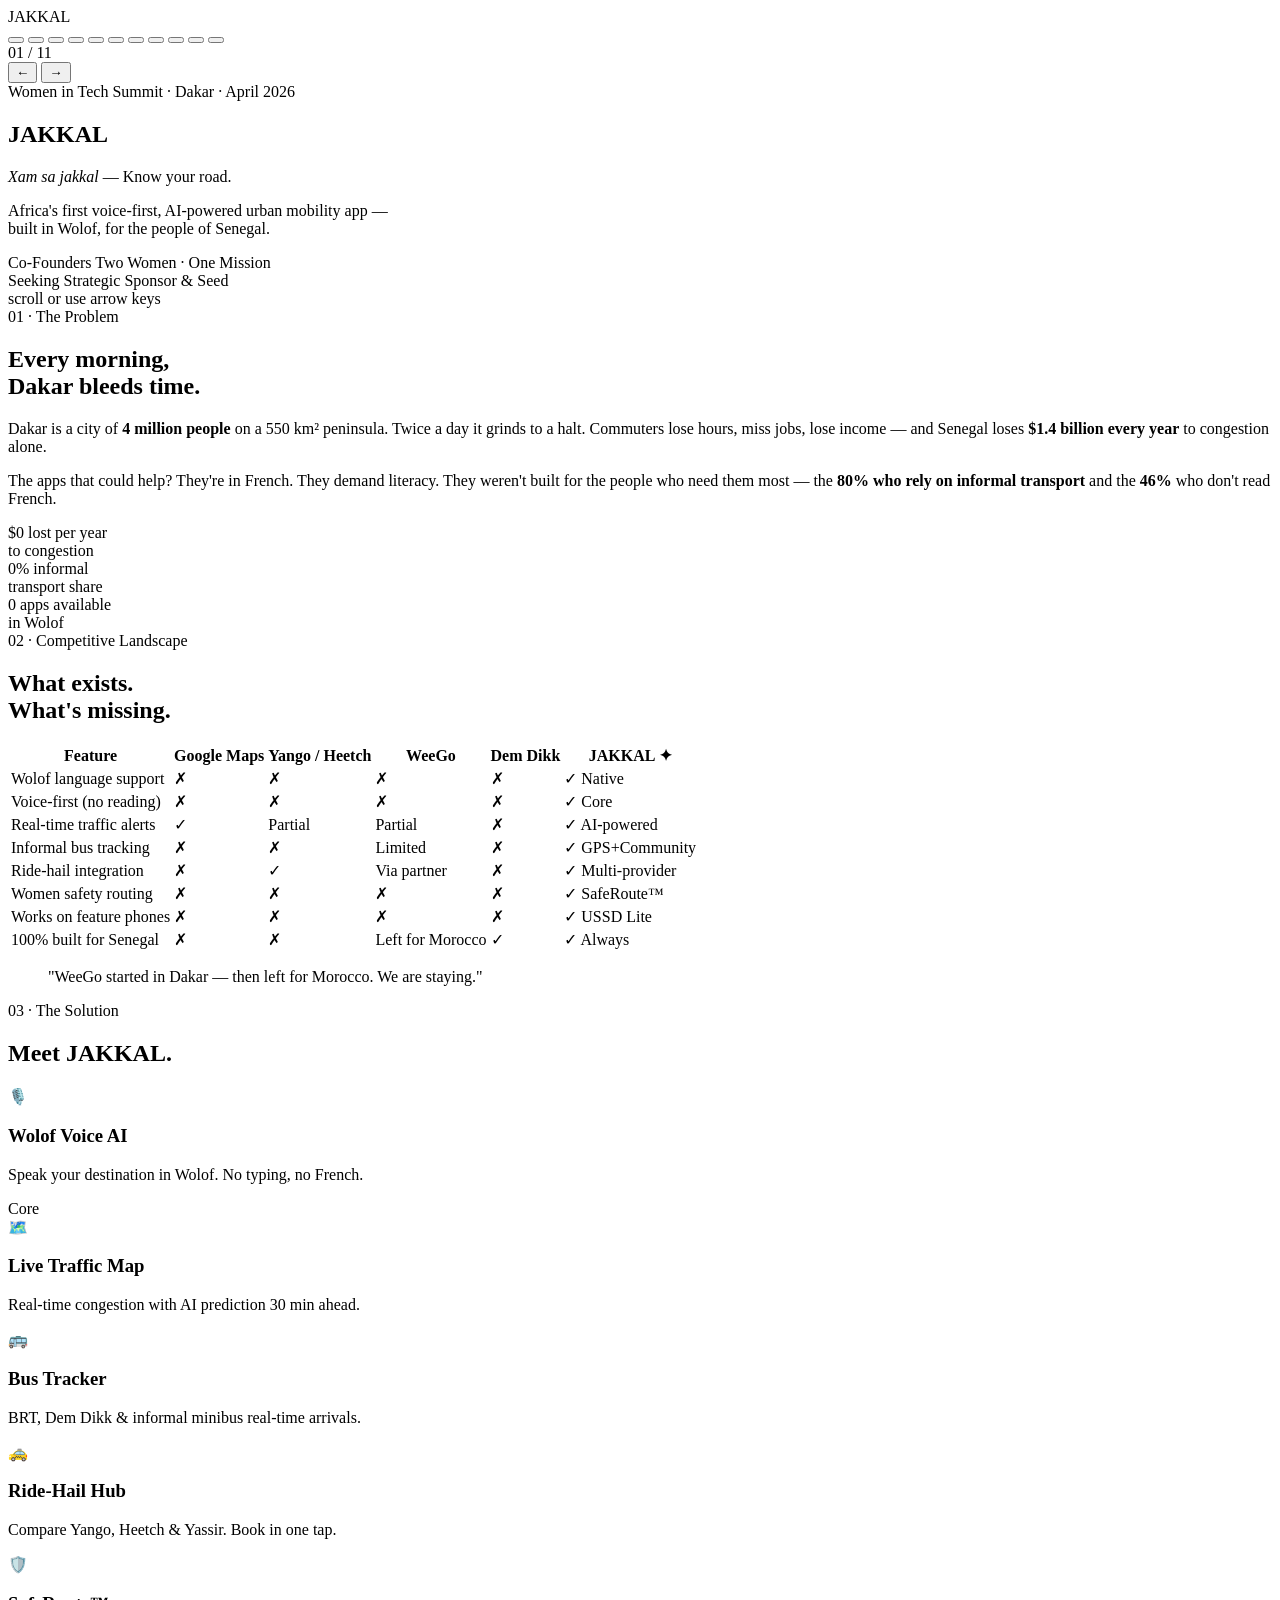
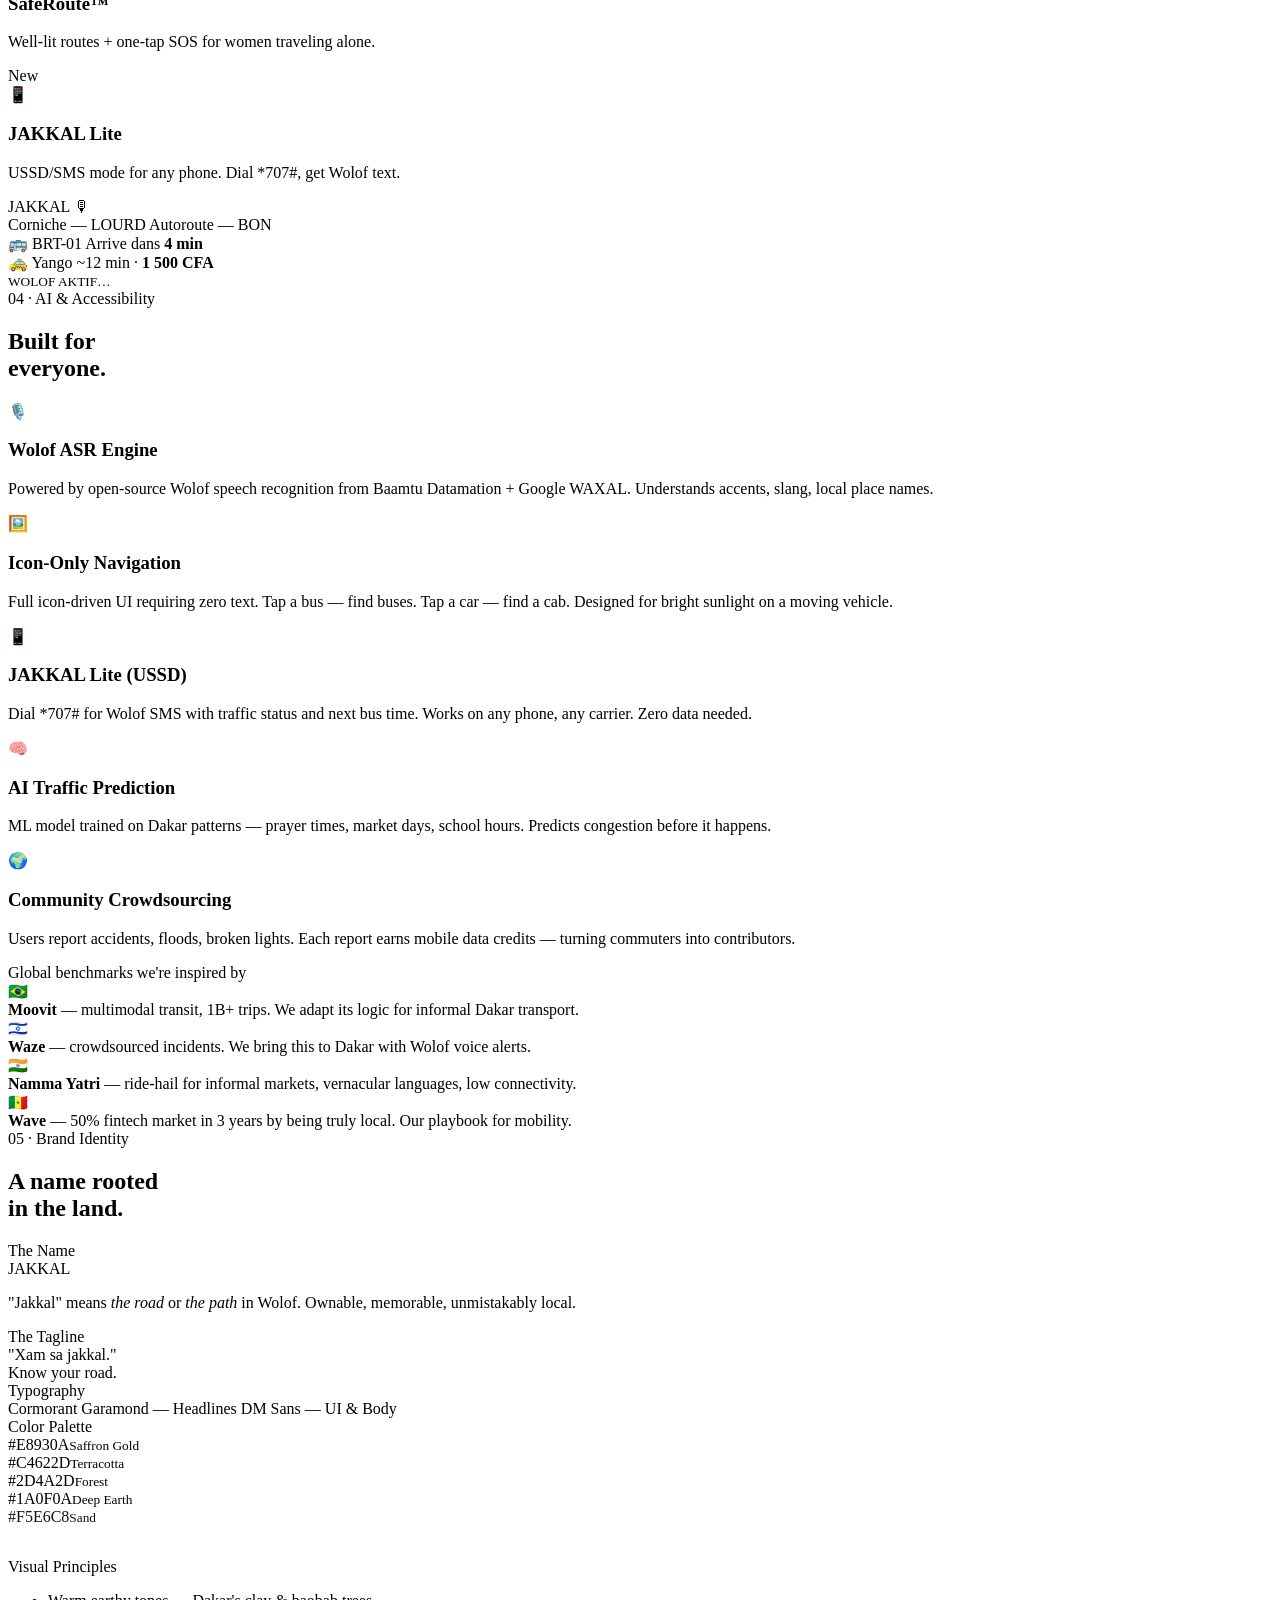
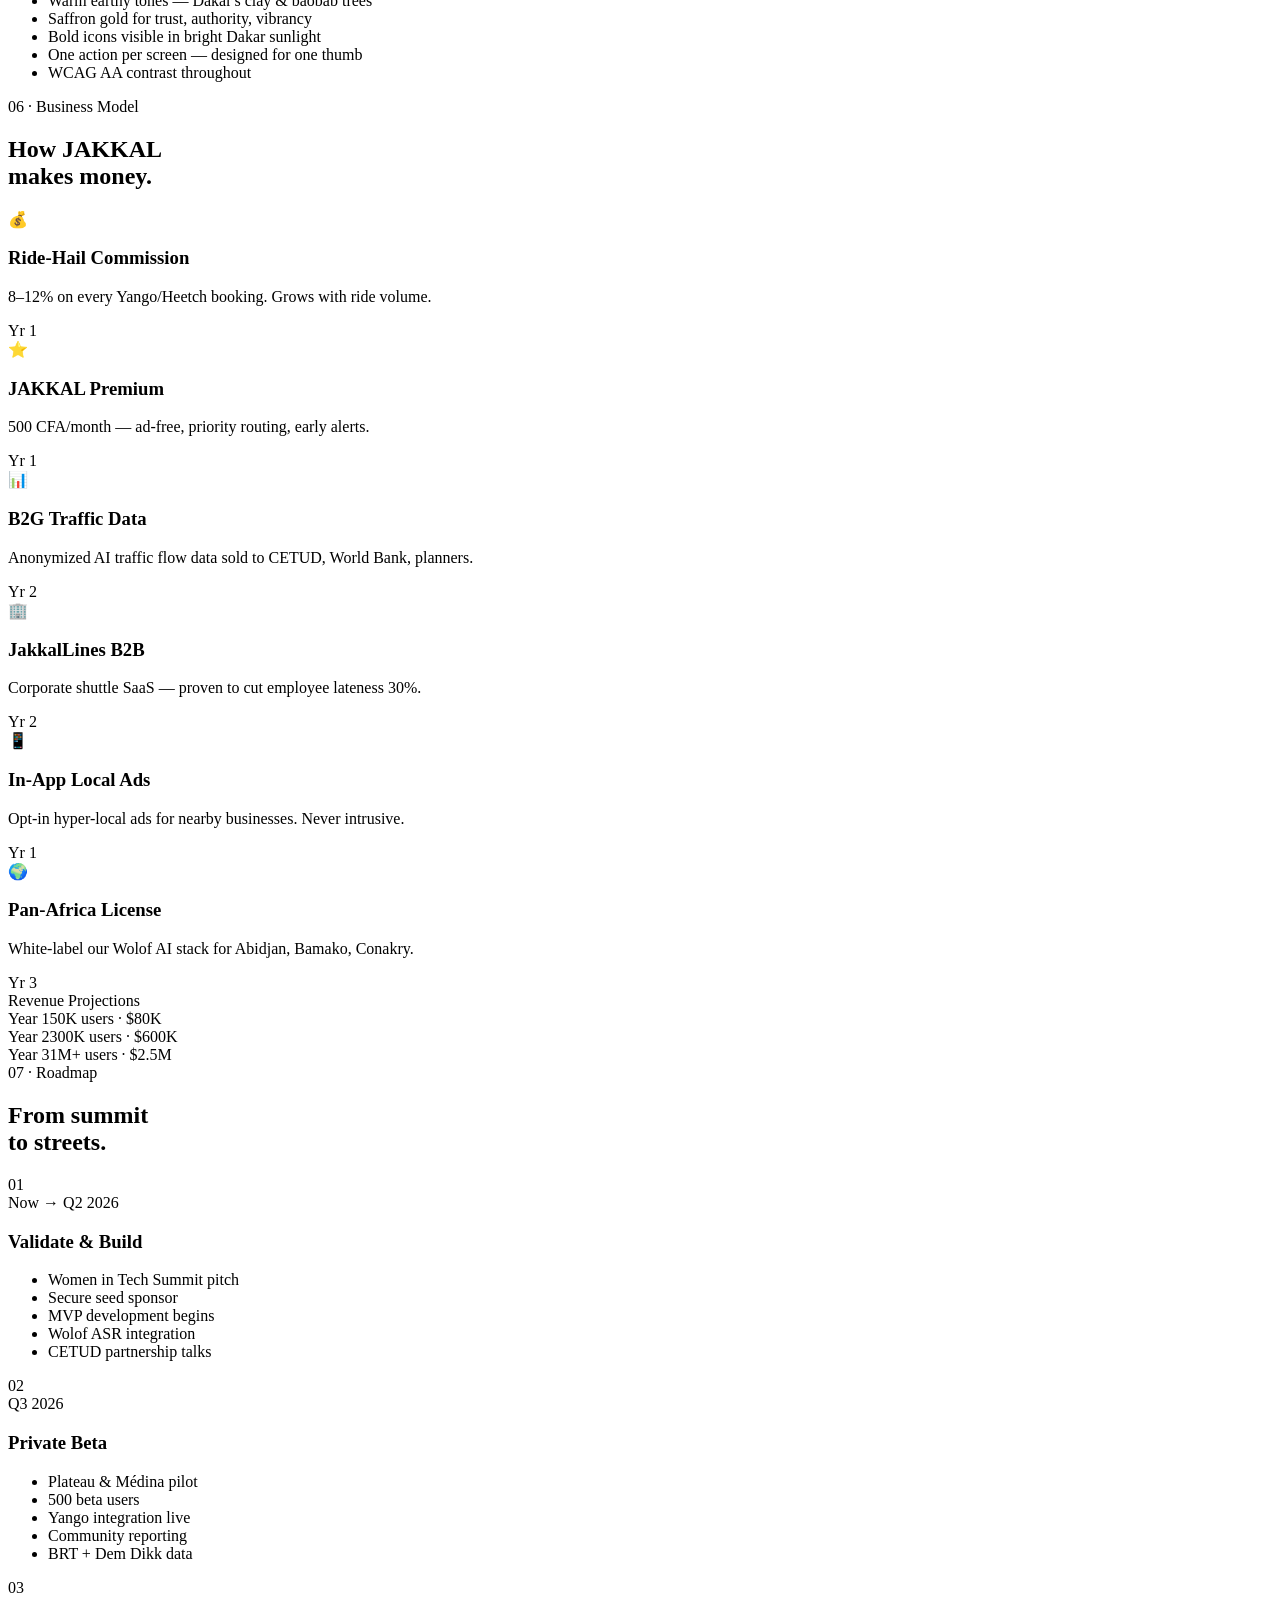
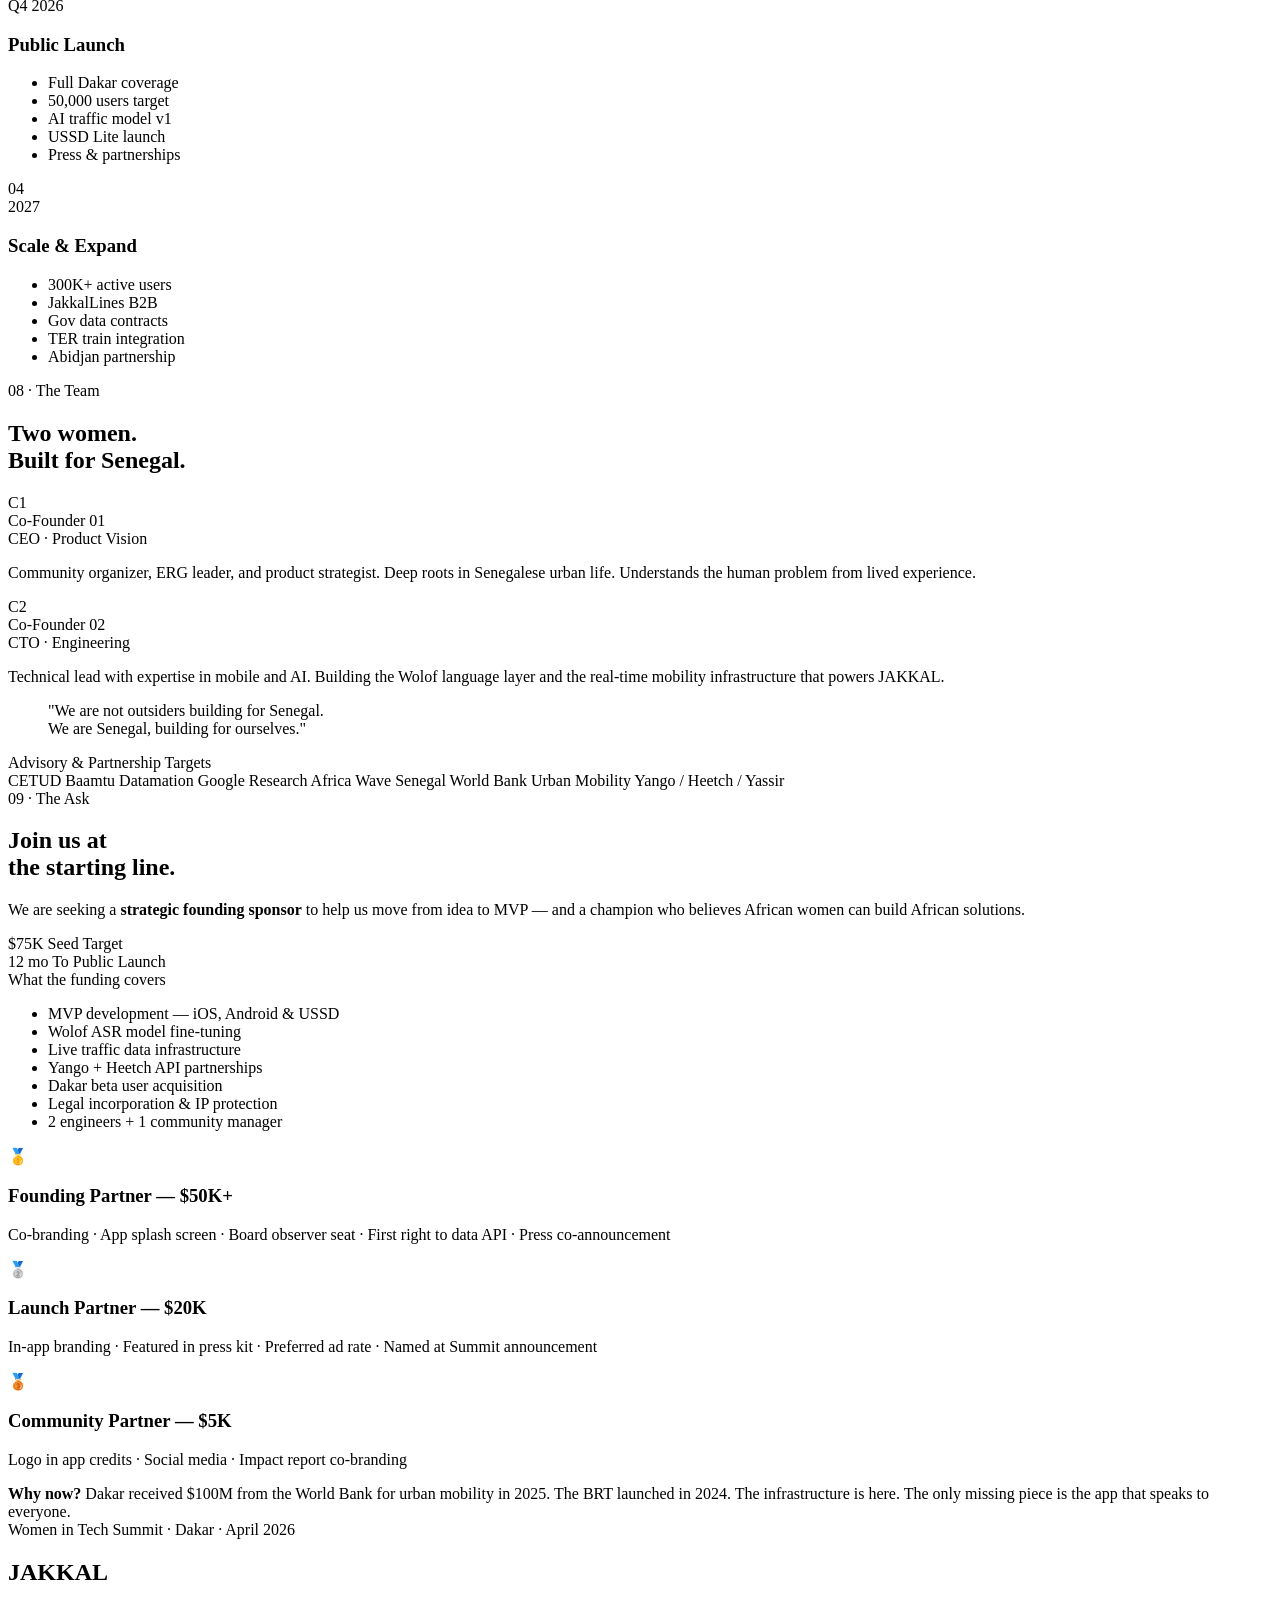
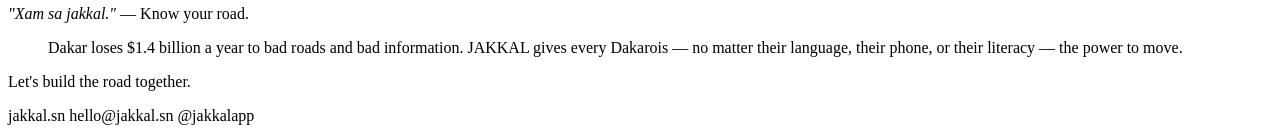
==== index.html @ 93923303 "Rename jakkal_index.html to index.html" ====
<!DOCTYPE html>
<html lang="en">
<head>
  <meta charset="UTF-8" />
  <meta name="viewport" content="width=device-width, initial-scale=1.0" />
  <title>JAKKAL — Xam sa jakkal</title>
  <link rel="preconnect" href="https://fonts.googleapis.com" />
  <link rel="preconnect" href="https://fonts.gstatic.com" crossorigin />
  <link href="https://fonts.googleapis.com/css2?family=Cormorant+Garamond:ital,wght@0,400;0,600;0,700;1,400;1,700&family=DM+Sans:wght@300;400;500;600&display=swap" rel="stylesheet" />
  <link rel="stylesheet" href="styles.css" />
</head>
<body>

  <!-- GRAIN OVERLAY -->
  <div class="grain" aria-hidden="true"></div>

  <!-- CURSOR -->
  <div class="cursor" id="cursor" aria-hidden="true"></div>
  <div class="cursor-trail" id="cursorTrail" aria-hidden="true"></div>

  <!-- NAV -->
  <nav class="nav" id="nav">
    <div class="nav-logo">JAKKAL</div>
    <div class="nav-slides" id="navSlides">
      <button class="nav-dot active" data-slide="0" aria-label="Cover"></button>
      <button class="nav-dot" data-slide="1" aria-label="Problem"></button>
      <button class="nav-dot" data-slide="2" aria-label="Landscape"></button>
      <button class="nav-dot" data-slide="3" aria-label="Solution"></button>
      <button class="nav-dot" data-slide="4" aria-label="AI"></button>
      <button class="nav-dot" data-slide="5" aria-label="Brand"></button>
      <button class="nav-dot" data-slide="6" aria-label="Model"></button>
      <button class="nav-dot" data-slide="7" aria-label="Roadmap"></button>
      <button class="nav-dot" data-slide="8" aria-label="Team"></button>
      <button class="nav-dot" data-slide="9" aria-label="Ask"></button>
      <button class="nav-dot" data-slide="10" aria-label="Close"></button>
    </div>
    <div class="nav-counter"><span id="slideNum">01</span> / 11</div>
  </nav>

  <!-- PROGRESS BAR -->
  <div class="progress-bar" id="progressBar"></div>

  <!-- ARROW CONTROLS -->
  <button class="arrow arrow-prev" id="arrowPrev" aria-label="Previous slide">&#8592;</button>
  <button class="arrow arrow-next" id="arrowNext" aria-label="Next slide">&#8594;</button>

  <!-- ═══════════════════════════════════════ -->
  <!-- SLIDE CONTAINER -->
  <!-- ═══════════════════════════════════════ -->
  <div class="deck" id="deck">

    <!-- ─── SLIDE 0: COVER ─── -->
    <section class="slide slide--cover" data-index="0">
      <div class="slide__bg-circle c1" aria-hidden="true"></div>
      <div class="slide__bg-circle c2" aria-hidden="true"></div>
      <div class="slide__inner">
        <div class="cover__tag reveal">
          <span>Women in Tech Summit · Dakar · April 2026</span>
        </div>
        <h1 class="cover__wordmark reveal delay-1">JAKKAL</h1>
        <p class="cover__wolof reveal delay-2"><em>Xam sa jakkal</em> — Know your road.</p>
        <p class="cover__desc reveal delay-3">
          Africa's first voice-first, AI-powered urban mobility app —<br />built in Wolof, for the people of Senegal.
        </p>
        <div class="cover__meta reveal delay-4">
          <div class="cover__meta-item">
            <span class="meta-label">Co-Founders</span>
            <span class="meta-value">Two Women · One Mission</span>
          </div>
          <div class="cover__divider" aria-hidden="true"></div>
          <div class="cover__meta-item">
            <span class="meta-label">Seeking</span>
            <span class="meta-value gold">Strategic Sponsor & Seed</span>
          </div>
        </div>
        <div class="cover__scroll reveal delay-5" aria-hidden="true">
          <span>scroll or use arrow keys</span>
          <div class="scroll-line"></div>
        </div>
      </div>
    </section>

    <!-- ─── SLIDE 1: PROBLEM ─── -->
    <section class="slide slide--problem" data-index="1">
      <div class="slide__inner">
        <div class="slide__eyebrow reveal">01 · The Problem</div>
        <h2 class="reveal delay-1">Every morning,<br /><span class="gold">Dakar bleeds time.</span></h2>
        <div class="divider-line reveal delay-2"></div>
        <div class="problem__layout">
          <div class="problem__copy reveal delay-2">
            <p class="large">
              Dakar is a city of <strong>4 million people</strong> on a 550 km² peninsula. Twice a day it grinds to a halt. Commuters lose hours, miss jobs, lose income — and Senegal loses <strong>$1.4 billion every year</strong> to congestion alone.
            </p>
            <p>
              The apps that could help? They're in French. They demand literacy. They weren't built for the people who need them most — the <strong>80% who rely on informal transport</strong> and the <strong>46%</strong> who don't read French.
            </p>
          </div>
          <div class="problem__stats reveal delay-3">
            <div class="stat-card">
              <span class="stat-number" data-target="1.4" data-suffix="B">$0</span>
              <span class="stat-label">lost per year<br />to congestion</span>
            </div>
            <div class="stat-card">
              <span class="stat-number" data-target="80" data-suffix="%">0%</span>
              <span class="stat-label">informal<br />transport share</span>
            </div>
            <div class="stat-card accent">
              <span class="stat-number" data-target="0" data-suffix="">0</span>
              <span class="stat-label">apps available<br />in Wolof</span>
            </div>
          </div>
        </div>
      </div>
    </section>

    <!-- ─── SLIDE 2: LANDSCAPE ─── -->
    <section class="slide slide--landscape" data-index="2">
      <div class="slide__inner">
        <div class="slide__eyebrow reveal">02 · Competitive Landscape</div>
        <h2 class="reveal delay-1">What exists.<br /><span class="gold">What's missing.</span></h2>
        <div class="divider-line reveal delay-2"></div>
        <div class="table-wrap reveal delay-3">
          <table class="comparison-table">
            <thead>
              <tr>
                <th>Feature</th>
                <th>Google Maps</th>
                <th>Yango / Heetch</th>
                <th>WeeGo</th>
                <th>Dem Dikk</th>
                <th class="th-jakkal">JAKKAL ✦</th>
              </tr>
            </thead>
            <tbody>
              <tr><td>Wolof language support</td><td class="x">✗</td><td class="x">✗</td><td class="x">✗</td><td class="x">✗</td><td class="check">✓ Native</td></tr>
              <tr><td>Voice-first (no reading)</td><td class="x">✗</td><td class="x">✗</td><td class="x">✗</td><td class="x">✗</td><td class="check">✓ Core</td></tr>
              <tr><td>Real-time traffic alerts</td><td class="check">✓</td><td class="partial">Partial</td><td class="partial">Partial</td><td class="x">✗</td><td class="check">✓ AI-powered</td></tr>
              <tr><td>Informal bus tracking</td><td class="x">✗</td><td class="x">✗</td><td class="partial">Limited</td><td class="x">✗</td><td class="check">✓ GPS+Community</td></tr>
              <tr><td>Ride-hail integration</td><td class="x">✗</td><td class="check">✓</td><td class="partial">Via partner</td><td class="x">✗</td><td class="check">✓ Multi-provider</td></tr>
              <tr><td>Women safety routing</td><td class="x">✗</td><td class="x">✗</td><td class="x">✗</td><td class="x">✗</td><td class="check">✓ SafeRoute™</td></tr>
              <tr><td>Works on feature phones</td><td class="x">✗</td><td class="x">✗</td><td class="x">✗</td><td class="x">✗</td><td class="check">✓ USSD Lite</td></tr>
              <tr><td>100% built for Senegal</td><td class="x">✗</td><td class="x">✗</td><td class="partial">Left for Morocco</td><td class="check">✓</td><td class="check">✓ Always</td></tr>
            </tbody>
          </table>
        </div>
        <blockquote class="landscape-quote reveal delay-4">"WeeGo started in Dakar — then left for Morocco. We are staying."</blockquote>
      </div>
    </section>

    <!-- ─── SLIDE 3: SOLUTION ─── -->
    <section class="slide slide--solution" data-index="3">
      <div class="slide__inner">
        <div class="slide__eyebrow reveal">03 · The Solution</div>
        <h2 class="reveal delay-1">Meet <span class="gold">JAKKAL.</span></h2>
        <div class="divider-line reveal delay-2"></div>
        <div class="solution__layout">
          <div class="solution__features reveal delay-2">
            <div class="feature-card">
              <span class="feature-icon">🎙️</span>
              <div>
                <h3>Wolof Voice AI</h3>
                <p>Speak your destination in Wolof. No typing, no French.</p>
              </div>
              <span class="feature-badge core">Core</span>
            </div>
            <div class="feature-card">
              <span class="feature-icon">🗺️</span>
              <div>
                <h3>Live Traffic Map</h3>
                <p>Real-time congestion with AI prediction 30 min ahead.</p>
              </div>
            </div>
            <div class="feature-card">
              <span class="feature-icon">🚌</span>
              <div>
                <h3>Bus Tracker</h3>
                <p>BRT, Dem Dikk & informal minibus real-time arrivals.</p>
              </div>
            </div>
            <div class="feature-card">
              <span class="feature-icon">🚕</span>
              <div>
                <h3>Ride-Hail Hub</h3>
                <p>Compare Yango, Heetch & Yassir. Book in one tap.</p>
              </div>
            </div>
            <div class="feature-card">
              <span class="feature-icon">🛡️</span>
              <div>
                <h3>SafeRoute™</h3>
                <p>Well-lit routes + one-tap SOS for women traveling alone.</p>
              </div>
              <span class="feature-badge new">New</span>
            </div>
            <div class="feature-card">
              <span class="feature-icon">📱</span>
              <div>
                <h3>JAKKAL Lite</h3>
                <p>USSD/SMS mode for any phone. Dial *707#, get Wolof text.</p>
              </div>
            </div>
          </div>
          <div class="solution__phone reveal delay-3">
            <div class="phone-frame">
              <div class="phone-screen">
                <div class="phone-header">
                  <span class="phone-appname">JAKKAL</span>
                  <span class="phone-mic">🎙</span>
                </div>
                <div class="phone-map">
                  <div class="map-pin p1"></div>
                  <div class="map-pin p2 red"></div>
                  <div class="map-pin p3"></div>
                  <div class="map-route"></div>
                </div>
                <div class="phone-traffic">
                  <span class="dot red"></span><span>Corniche — LOURD</span>
                  <span class="dot green"></span><span>Autoroute — BON</span>
                </div>
                <div class="phone-card">
                  <span class="card-title">🚌 BRT-01</span>
                  <span>Arrive dans <strong>4 min</strong></span>
                </div>
                <div class="phone-card">
                  <span class="card-title">🚕 Yango</span>
                  <span>~12 min · <strong class="gold">1 500 CFA</strong></span>
                </div>
                <div class="phone-voice">
                  <div class="voice-bars">
                    <span></span><span></span><span></span><span></span><span></span><span></span>
                  </div>
                  <small>WOLOF AKTIF…</small>
                </div>
              </div>
            </div>
          </div>
        </div>
      </div>
    </section>

    <!-- ─── SLIDE 4: AI & ACCESSIBILITY ─── -->
    <section class="slide slide--ai" data-index="4">
      <div class="slide__inner">
        <div class="slide__eyebrow reveal">04 · AI & Accessibility</div>
        <h2 class="reveal delay-1">Built for<br /><span class="gold">everyone.</span></h2>
        <div class="divider-line reveal delay-2"></div>
        <div class="ai__layout">
          <div class="ai__pillars reveal delay-2">
            <div class="ai-pillar">
              <div class="pillar-icon">🎙️</div>
              <div>
                <h3>Wolof ASR Engine</h3>
                <p>Powered by open-source Wolof speech recognition from Baamtu Datamation + Google WAXAL. Understands accents, slang, local place names.</p>
              </div>
            </div>
            <div class="ai-pillar">
              <div class="pillar-icon">🖼️</div>
              <div>
                <h3>Icon-Only Navigation</h3>
                <p>Full icon-driven UI requiring zero text. Tap a bus — find buses. Tap a car — find a cab. Designed for bright sunlight on a moving vehicle.</p>
              </div>
            </div>
            <div class="ai-pillar">
              <div class="pillar-icon">📱</div>
              <div>
                <h3>JAKKAL Lite (USSD)</h3>
                <p>Dial *707# for Wolof SMS with traffic status and next bus time. Works on any phone, any carrier. Zero data needed.</p>
              </div>
            </div>
            <div class="ai-pillar">
              <div class="pillar-icon">🧠</div>
              <div>
                <h3>AI Traffic Prediction</h3>
                <p>ML model trained on Dakar patterns — prayer times, market days, school hours. Predicts congestion before it happens.</p>
              </div>
            </div>
            <div class="ai-pillar">
              <div class="pillar-icon">🌍</div>
              <div>
                <h3>Community Crowdsourcing</h3>
                <p>Users report accidents, floods, broken lights. Each report earns mobile data credits — turning commuters into contributors.</p>
              </div>
            </div>
          </div>
          <div class="ai__benchmarks reveal delay-3">
            <div class="benchmark-label">Global benchmarks we're inspired by</div>
            <div class="benchmark-item">
              <span class="bm-flag">🇧🇷</span>
              <div><strong>Moovit</strong> — multimodal transit, 1B+ trips. We adapt its logic for informal Dakar transport.</div>
            </div>
            <div class="benchmark-item">
              <span class="bm-flag">🇮🇱</span>
              <div><strong>Waze</strong> — crowdsourced incidents. We bring this to Dakar with Wolof voice alerts.</div>
            </div>
            <div class="benchmark-item">
              <span class="bm-flag">🇮🇳</span>
              <div><strong>Namma Yatri</strong> — ride-hail for informal markets, vernacular languages, low connectivity.</div>
            </div>
            <div class="benchmark-item">
              <span class="bm-flag">🇸🇳</span>
              <div><strong>Wave</strong> — 50% fintech market in 3 years by being truly local. Our playbook for mobility.</div>
            </div>
          </div>
        </div>
      </div>
    </section>

    <!-- ─── SLIDE 5: BRAND ─── -->
    <section class="slide slide--brand" data-index="5">
      <div class="slide__inner">
        <div class="slide__eyebrow reveal">05 · Brand Identity</div>
        <h2 class="reveal delay-1">A name rooted<br /><span class="gold">in the land.</span></h2>
        <div class="divider-line reveal delay-2"></div>
        <div class="brand__layout">
          <div class="brand__left reveal delay-2">
            <div class="brand-block">
              <div class="brand-block-label">The Name</div>
              <div class="brand-name-display">JAKKAL</div>
              <p>"Jakkal" means <em>the road</em> or <em>the path</em> in Wolof. Ownable, memorable, unmistakably local.</p>
            </div>
            <div class="brand-block">
              <div class="brand-block-label">The Tagline</div>
              <div class="brand-tagline">"Xam sa jakkal."<br /><span>Know your road.</span></div>
            </div>
            <div class="brand-block">
              <div class="brand-block-label">Typography</div>
              <div class="brand-type-display">
                <span class="type-cormorant">Cormorant Garamond — Headlines</span>
                <span class="type-dm">DM Sans — UI & Body</span>
              </div>
            </div>
          </div>
          <div class="brand__right reveal delay-3">
            <div class="brand-block-label">Color Palette</div>
            <div class="swatches">
              <div class="swatch" style="--sw: #E8930A;"><span>#E8930A</span><small>Saffron Gold</small></div>
              <div class="swatch" style="--sw: #C4622D;"><span>#C4622D</span><small>Terracotta</small></div>
              <div class="swatch" style="--sw: #2D4A2D;"><span>#2D4A2D</span><small>Forest</small></div>
              <div class="swatch" style="--sw: #1A0F0A;"><span>#1A0F0A</span><small>Deep Earth</small></div>
              <div class="swatch" style="--sw: #F5E6C8; color: #1A0F0A;"><span style="color:#1A0F0A">#F5E6C8</span><small style="color:#1A0F0A">Sand</small></div>
            </div>
            <div class="brand-block-label" style="margin-top:32px;">Visual Principles</div>
            <ul class="brand-principles">
              <li>Warm earthy tones — Dakar's clay & baobab trees</li>
              <li>Saffron gold for trust, authority, vibrancy</li>
              <li>Bold icons visible in bright Dakar sunlight</li>
              <li>One action per screen — designed for one thumb</li>
              <li>WCAG AA contrast throughout</li>
            </ul>
          </div>
        </div>
      </div>
    </section>

    <!-- ─── SLIDE 6: BUSINESS MODEL ─── -->
    <section class="slide slide--model" data-index="6">
      <div class="slide__inner">
        <div class="slide__eyebrow reveal">06 · Business Model</div>
        <h2 class="reveal delay-1">How <span class="gold">JAKKAL</span><br />makes money.</h2>
        <div class="divider-line reveal delay-2"></div>
        <div class="model__layout">
          <div class="model__streams reveal delay-2">
            <div class="stream-card">
              <span class="stream-icon">💰</span>
              <div><h3>Ride-Hail Commission</h3><p>8–12% on every Yango/Heetch booking. Grows with ride volume.</p></div>
              <span class="stream-year">Yr 1</span>
            </div>
            <div class="stream-card">
              <span class="stream-icon">⭐</span>
              <div><h3>JAKKAL Premium</h3><p>500 CFA/month — ad-free, priority routing, early alerts.</p></div>
              <span class="stream-year">Yr 1</span>
            </div>
            <div class="stream-card">
              <span class="stream-icon">📊</span>
              <div><h3>B2G Traffic Data</h3><p>Anonymized AI traffic flow data sold to CETUD, World Bank, planners.</p></div>
              <span class="stream-year">Yr 2</span>
            </div>
            <div class="stream-card">
              <span class="stream-icon">🏢</span>
              <div><h3>JakkalLines B2B</h3><p>Corporate shuttle SaaS — proven to cut employee lateness 30%.</p></div>
              <span class="stream-year">Yr 2</span>
            </div>
            <div class="stream-card">
              <span class="stream-icon">📱</span>
              <div><h3>In-App Local Ads</h3><p>Opt-in hyper-local ads for nearby businesses. Never intrusive.</p></div>
              <span class="stream-year">Yr 1</span>
            </div>
            <div class="stream-card">
              <span class="stream-icon">🌍</span>
              <div><h3>Pan-Africa License</h3><p>White-label our Wolof AI stack for Abidjan, Bamako, Conakry.</p></div>
              <span class="stream-year">Yr 3</span>
            </div>
          </div>
          <div class="model__projections reveal delay-3">
            <div class="proj-label">Revenue Projections</div>
            <div class="proj-bars">
              <div class="proj-bar-wrap">
                <div class="proj-meta"><span>Year 1</span><span>50K users · $80K</span></div>
                <div class="proj-track"><div class="proj-fill" style="--pct: 3.2%"></div></div>
              </div>
              <div class="proj-bar-wrap">
                <div class="proj-meta"><span>Year 2</span><span>300K users · $600K</span></div>
                <div class="proj-track"><div class="proj-fill" style="--pct: 24%"></div></div>
              </div>
              <div class="proj-bar-wrap">
                <div class="proj-meta"><span>Year 3</span><span>1M+ users · $2.5M</span></div>
                <div class="proj-track"><div class="proj-fill" style="--pct: 100%"></div></div>
              </div>
            </div>
          </div>
        </div>
      </div>
    </section>

    <!-- ─── SLIDE 7: ROADMAP ─── -->
    <section class="slide slide--roadmap" data-index="7">
      <div class="slide__inner">
        <div class="slide__eyebrow reveal">07 · Roadmap</div>
        <h2 class="reveal delay-1">From summit<br /><span class="gold">to streets.</span></h2>
        <div class="divider-line reveal delay-2"></div>
        <div class="roadmap reveal delay-3">
          <div class="phase active">
            <div class="phase-num">01</div>
            <div class="phase-date">Now → Q2 2026</div>
            <h3>Validate &amp; Build</h3>
            <ul>
              <li>Women in Tech Summit pitch</li>
              <li>Secure seed sponsor</li>
              <li>MVP development begins</li>
              <li>Wolof ASR integration</li>
              <li>CETUD partnership talks</li>
            </ul>
          </div>
          <div class="phase">
            <div class="phase-num">02</div>
            <div class="phase-date">Q3 2026</div>
            <h3>Private Beta</h3>
            <ul>
              <li>Plateau &amp; Médina pilot</li>
              <li>500 beta users</li>
              <li>Yango integration live</li>
              <li>Community reporting</li>
              <li>BRT + Dem Dikk data</li>
            </ul>
          </div>
          <div class="phase">
            <div class="phase-num">03</div>
            <div class="phase-date">Q4 2026</div>
            <h3>Public Launch</h3>
            <ul>
              <li>Full Dakar coverage</li>
              <li>50,000 users target</li>
              <li>AI traffic model v1</li>
              <li>USSD Lite launch</li>
              <li>Press &amp; partnerships</li>
            </ul>
          </div>
          <div class="phase">
            <div class="phase-num">04</div>
            <div class="phase-date">2027</div>
            <h3>Scale &amp; Expand</h3>
            <ul>
              <li>300K+ active users</li>
              <li>JakkalLines B2B</li>
              <li>Gov data contracts</li>
              <li>TER train integration</li>
              <li>Abidjan partnership</li>
            </ul>
          </div>
        </div>
      </div>
    </section>

    <!-- ─── SLIDE 8: TEAM ─── -->
    <section class="slide slide--team" data-index="8">
      <div class="slide__inner">
        <div class="slide__eyebrow reveal">08 · The Team</div>
        <h2 class="reveal delay-1">Two women.<br /><span class="gold">Built for Senegal.</span></h2>
        <div class="divider-line reveal delay-2"></div>
        <div class="team__layout">
          <div class="team-cards reveal delay-2">
            <div class="team-card">
              <div class="team-avatar">C1</div>
              <div class="team-name">Co-Founder 01</div>
              <div class="team-role">CEO · Product Vision</div>
              <p>Community organizer, ERG leader, and product strategist. Deep roots in Senegalese urban life. Understands the human problem from lived experience.</p>
            </div>
            <div class="team-card">
              <div class="team-avatar">C2</div>
              <div class="team-name">Co-Founder 02</div>
              <div class="team-role">CTO · Engineering</div>
              <p>Technical lead with expertise in mobile and AI. Building the Wolof language layer and the real-time mobility infrastructure that powers JAKKAL.</p>
            </div>
          </div>
          <div class="team__quote reveal delay-3">
            <blockquote>"We are not outsiders building for Senegal.<br />We are Senegal, building for ourselves."</blockquote>
          </div>
          <div class="team__advisors reveal delay-4">
            <div class="advisors-label">Advisory &amp; Partnership Targets</div>
            <div class="advisor-tags">
              <span>CETUD</span>
              <span>Baamtu Datamation</span>
              <span>Google Research Africa</span>
              <span>Wave Senegal</span>
              <span>World Bank Urban Mobility</span>
              <span>Yango / Heetch / Yassir</span>
            </div>
          </div>
        </div>
      </div>
    </section>

    <!-- ─── SLIDE 9: THE ASK ─── -->
    <section class="slide slide--ask" data-index="9">
      <div class="slide__inner">
        <div class="slide__eyebrow reveal">09 · The Ask</div>
        <h2 class="reveal delay-1">Join us at<br /><span class="gold">the starting line.</span></h2>
        <div class="divider-line reveal delay-2"></div>
        <div class="ask__layout">
          <div class="ask__left reveal delay-2">
            <p class="large">We are seeking a <strong>strategic founding sponsor</strong> to help us move from idea to MVP — and a champion who believes African women can build African solutions.</p>
            <div class="ask-numbers">
              <div class="ask-num-block">
                <span class="ask-big">$75K</span>
                <span class="ask-desc">Seed Target</span>
              </div>
              <div class="ask-num-block">
                <span class="ask-big">12 mo</span>
                <span class="ask-desc">To Public Launch</span>
              </div>
            </div>
            <div class="ask-uses-label">What the funding covers</div>
            <ul class="ask-uses">
              <li>MVP development — iOS, Android &amp; USSD</li>
              <li>Wolof ASR model fine-tuning</li>
              <li>Live traffic data infrastructure</li>
              <li>Yango + Heetch API partnerships</li>
              <li>Dakar beta user acquisition</li>
              <li>Legal incorporation &amp; IP protection</li>
              <li>2 engineers + 1 community manager</li>
            </ul>
          </div>
          <div class="ask__tiers reveal delay-3">
            <div class="tier gold-tier">
              <span class="tier-medal">🥇</span>
              <div>
                <h3>Founding Partner — $50K+</h3>
                <p>Co-branding · App splash screen · Board observer seat · First right to data API · Press co-announcement</p>
              </div>
            </div>
            <div class="tier">
              <span class="tier-medal">🥈</span>
              <div>
                <h3>Launch Partner — $20K</h3>
                <p>In-app branding · Featured in press kit · Preferred ad rate · Named at Summit announcement</p>
              </div>
            </div>
            <div class="tier">
              <span class="tier-medal">🥉</span>
              <div>
                <h3>Community Partner — $5K</h3>
                <p>Logo in app credits · Social media · Impact report co-branding</p>
              </div>
            </div>
            <div class="ask-why-box">
              <strong>Why now?</strong> Dakar received $100M from the World Bank for urban mobility in 2025. The BRT launched in 2024. The infrastructure is here. The only missing piece is the app that speaks to everyone.
            </div>
          </div>
        </div>
      </div>
    </section>

    <!-- ─── SLIDE 10: CLOSE ─── -->
    <section class="slide slide--close" data-index="10">
      <div class="slide__bg-circle c1" aria-hidden="true"></div>
      <div class="slide__bg-circle c2" aria-hidden="true"></div>
      <div class="slide__inner close__inner">
        <div class="close__event reveal">Women in Tech Summit · Dakar · April 2026</div>
        <h1 class="close__wordmark reveal delay-1">JAKKAL</h1>
        <p class="close__tagline reveal delay-2"><em>"Xam sa jakkal."</em> — Know your road.</p>
        <div class="close__divider reveal delay-3"></div>
        <blockquote class="close__quote reveal delay-3">
          Dakar loses $1.4 billion a year to bad roads and bad information. JAKKAL gives every Dakarois — no matter their language, their phone, or their literacy — the power to move.
        </blockquote>
        <p class="close__cta reveal delay-4">Let's build the road together.</p>
        <div class="close__contact reveal delay-5">
          <span>jakkal.sn</span>
          <span>hello@jakkal.sn</span>
          <span>@jakkalapp</span>
        </div>
      </div>
    </section>

  </div><!-- /deck -->

  <script src="script.js"></script>
</body>
</html>
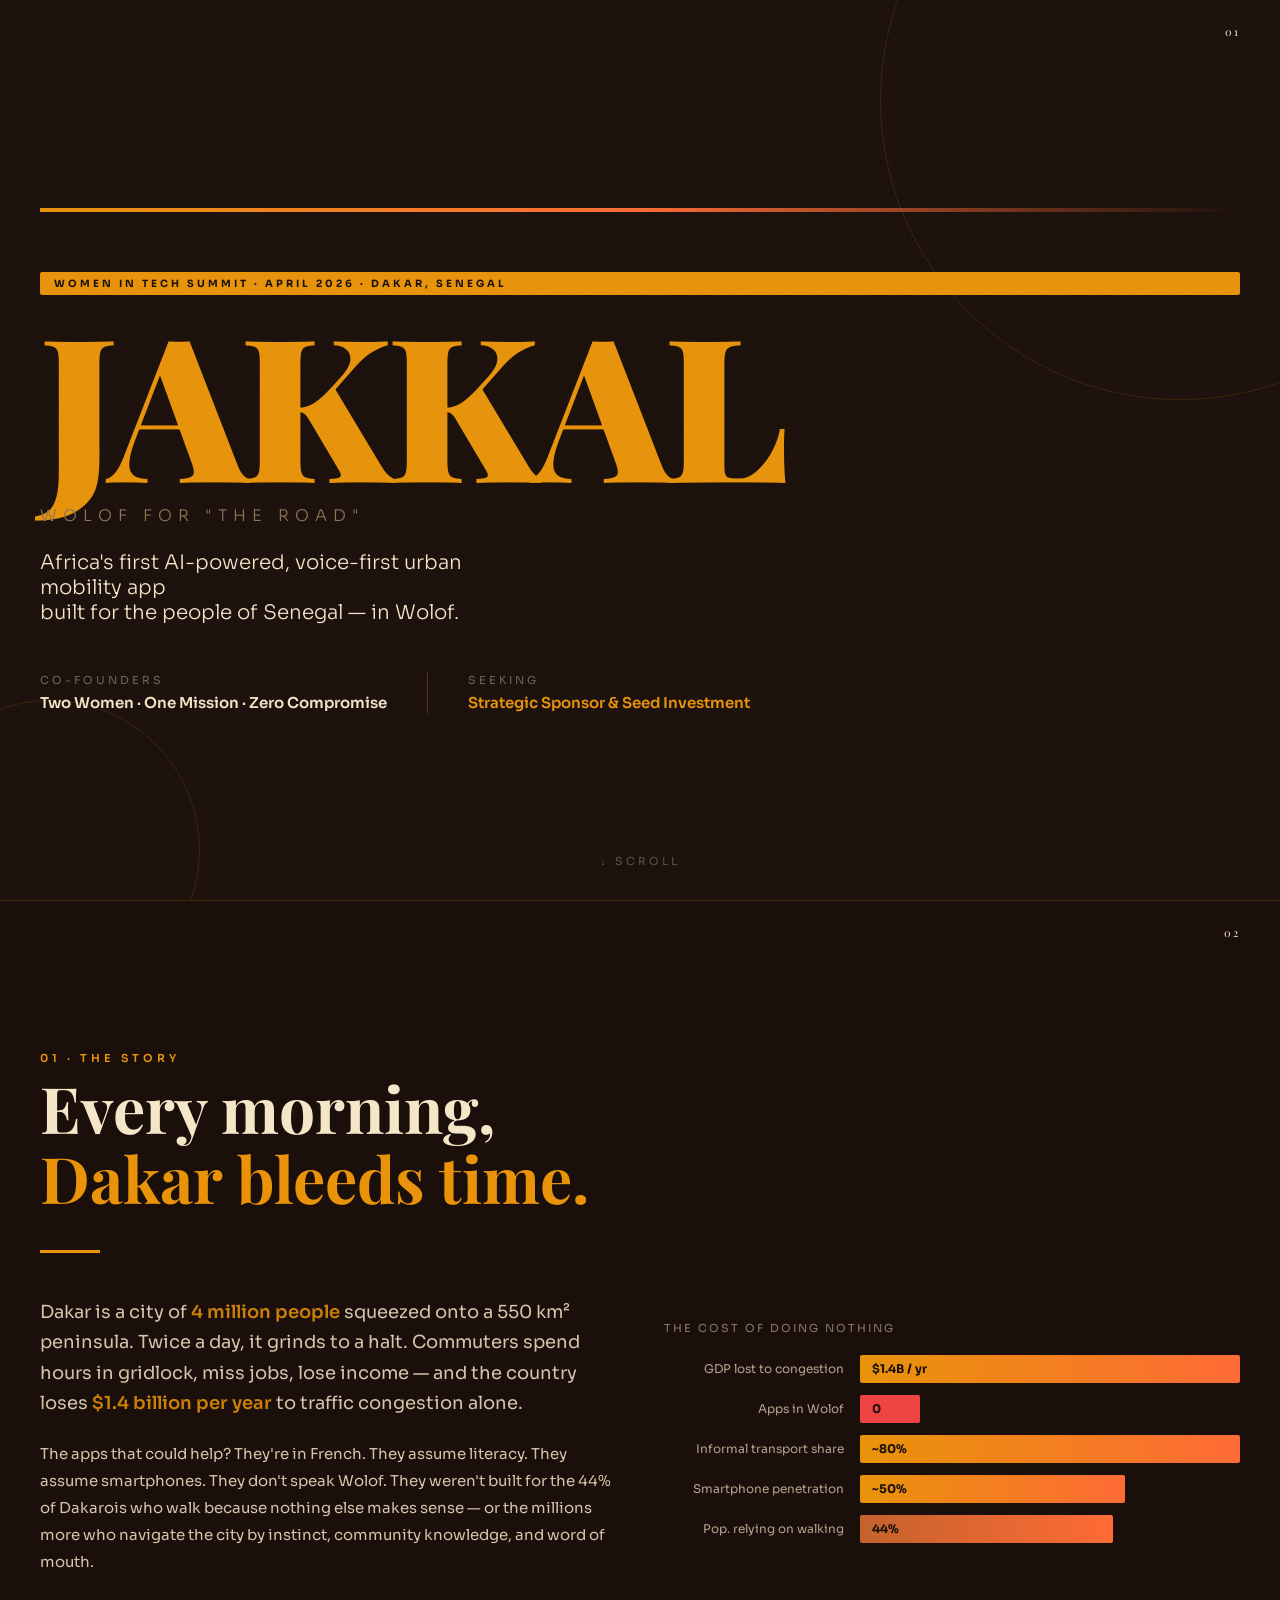
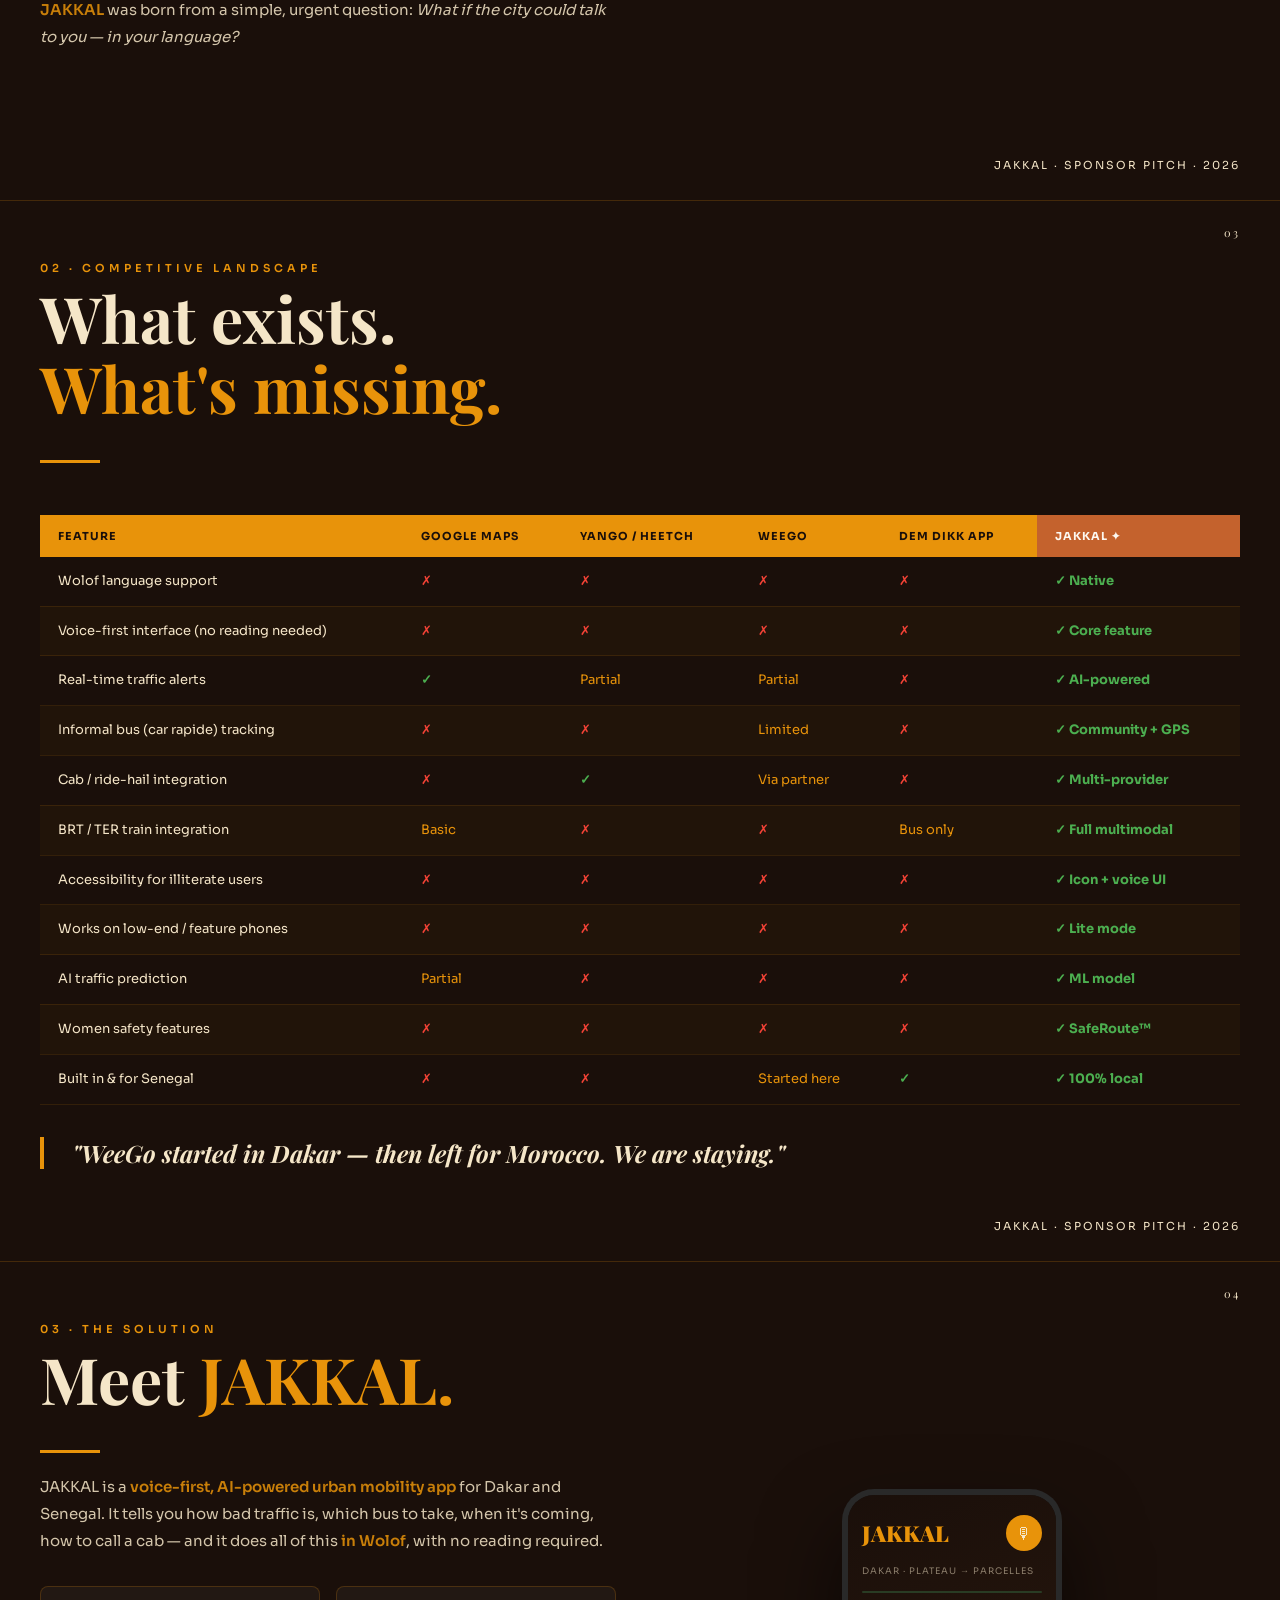
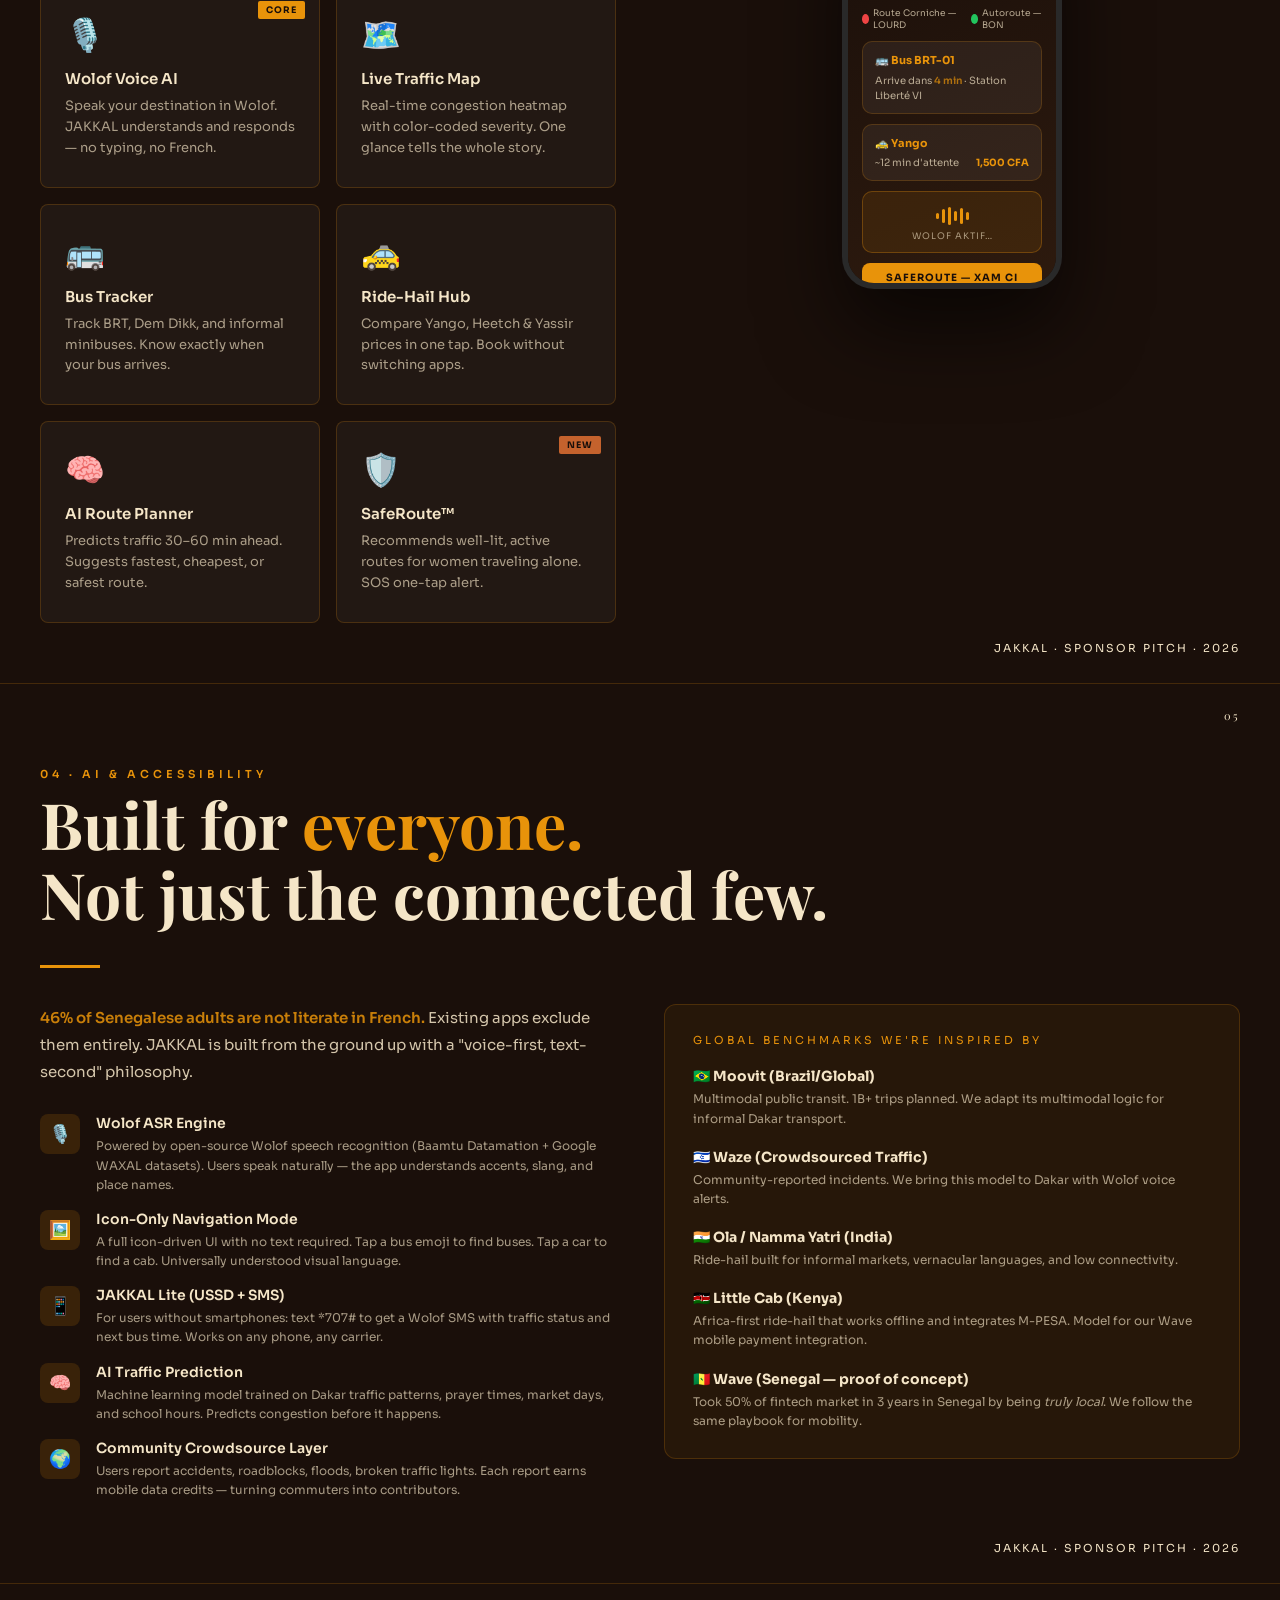
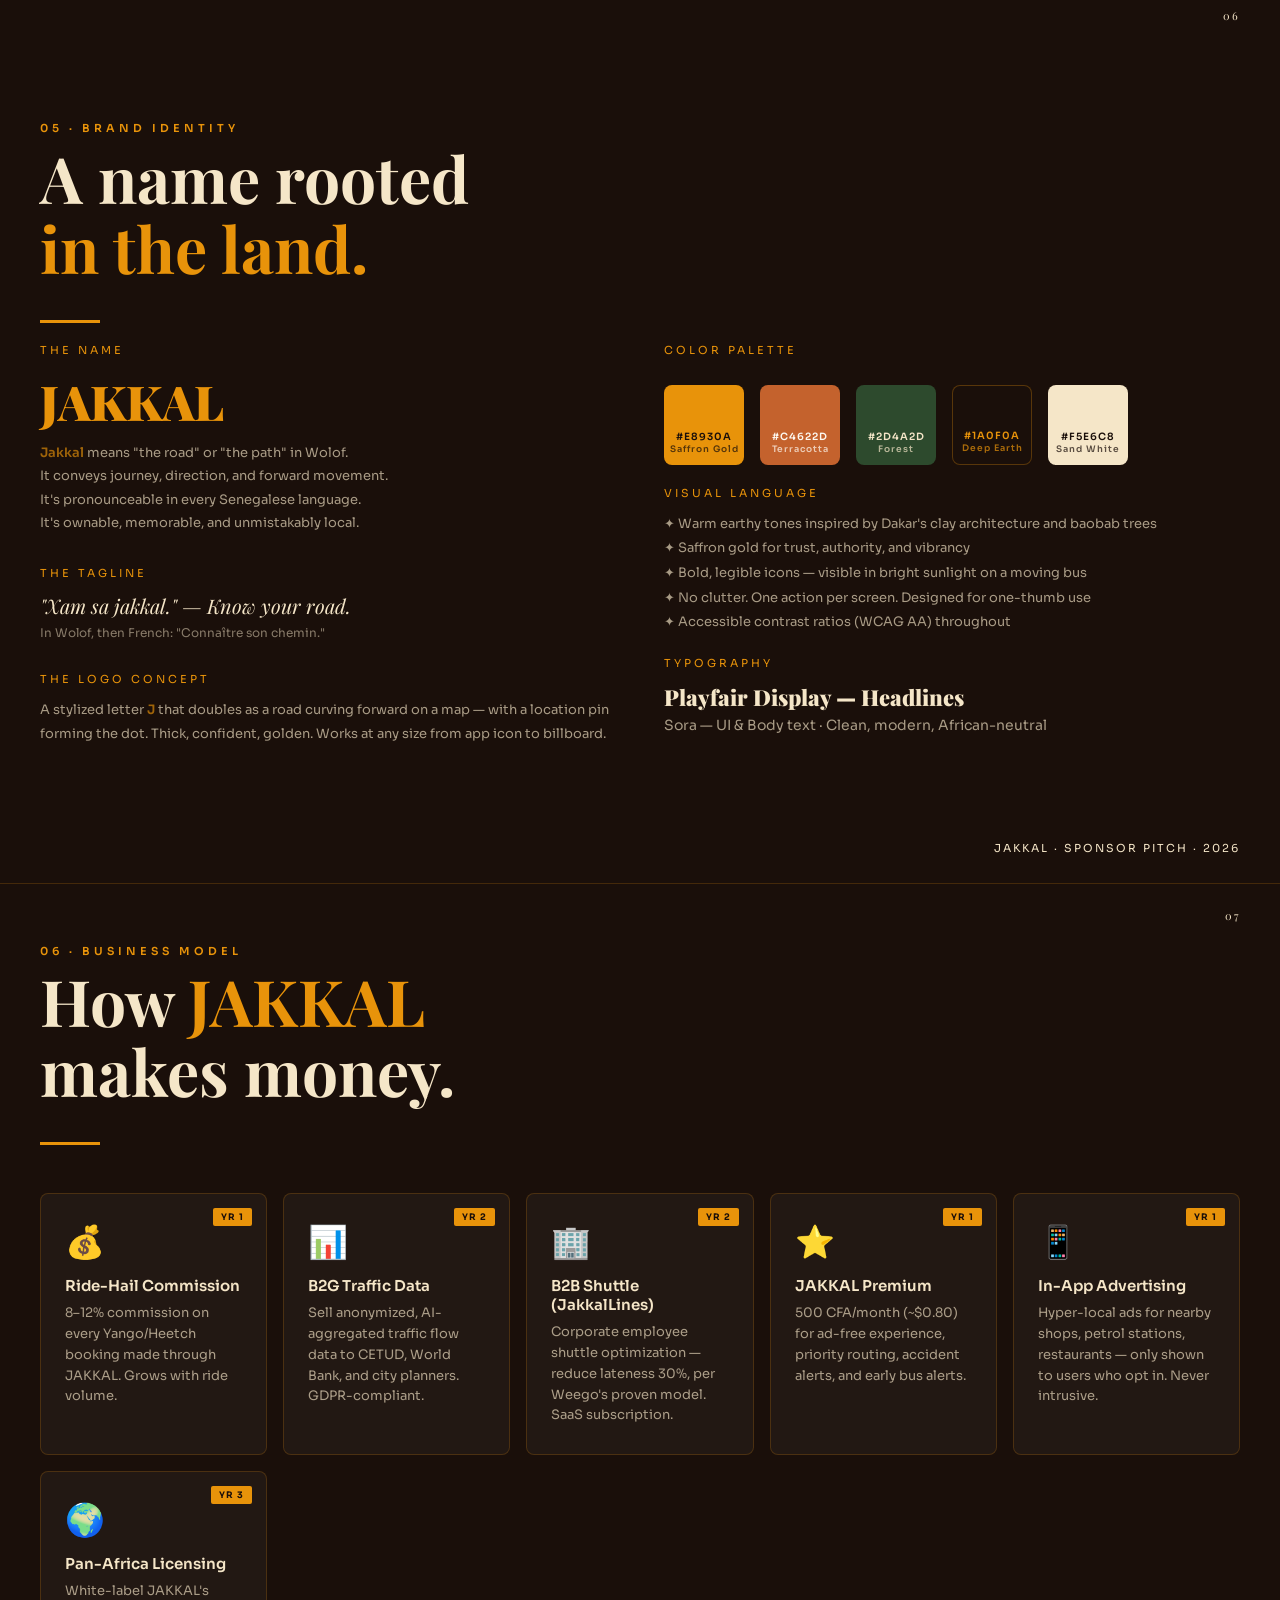
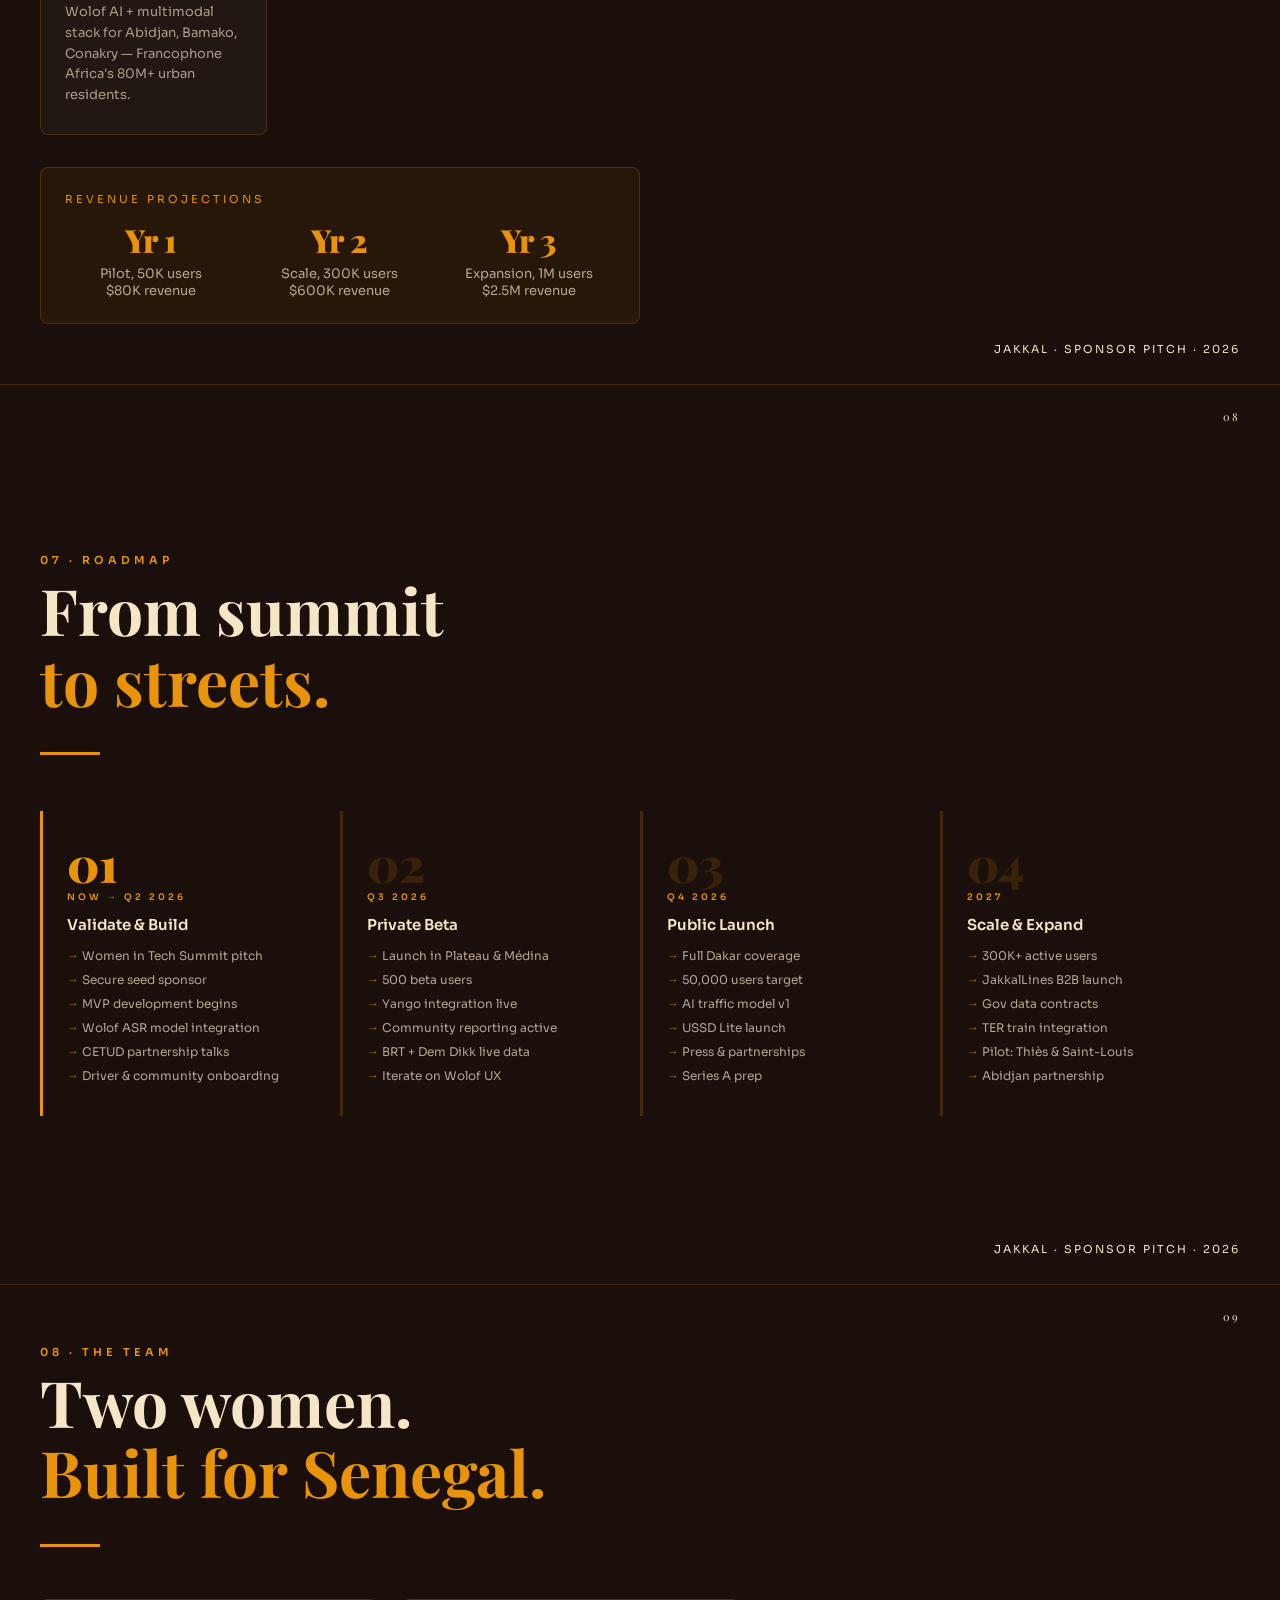
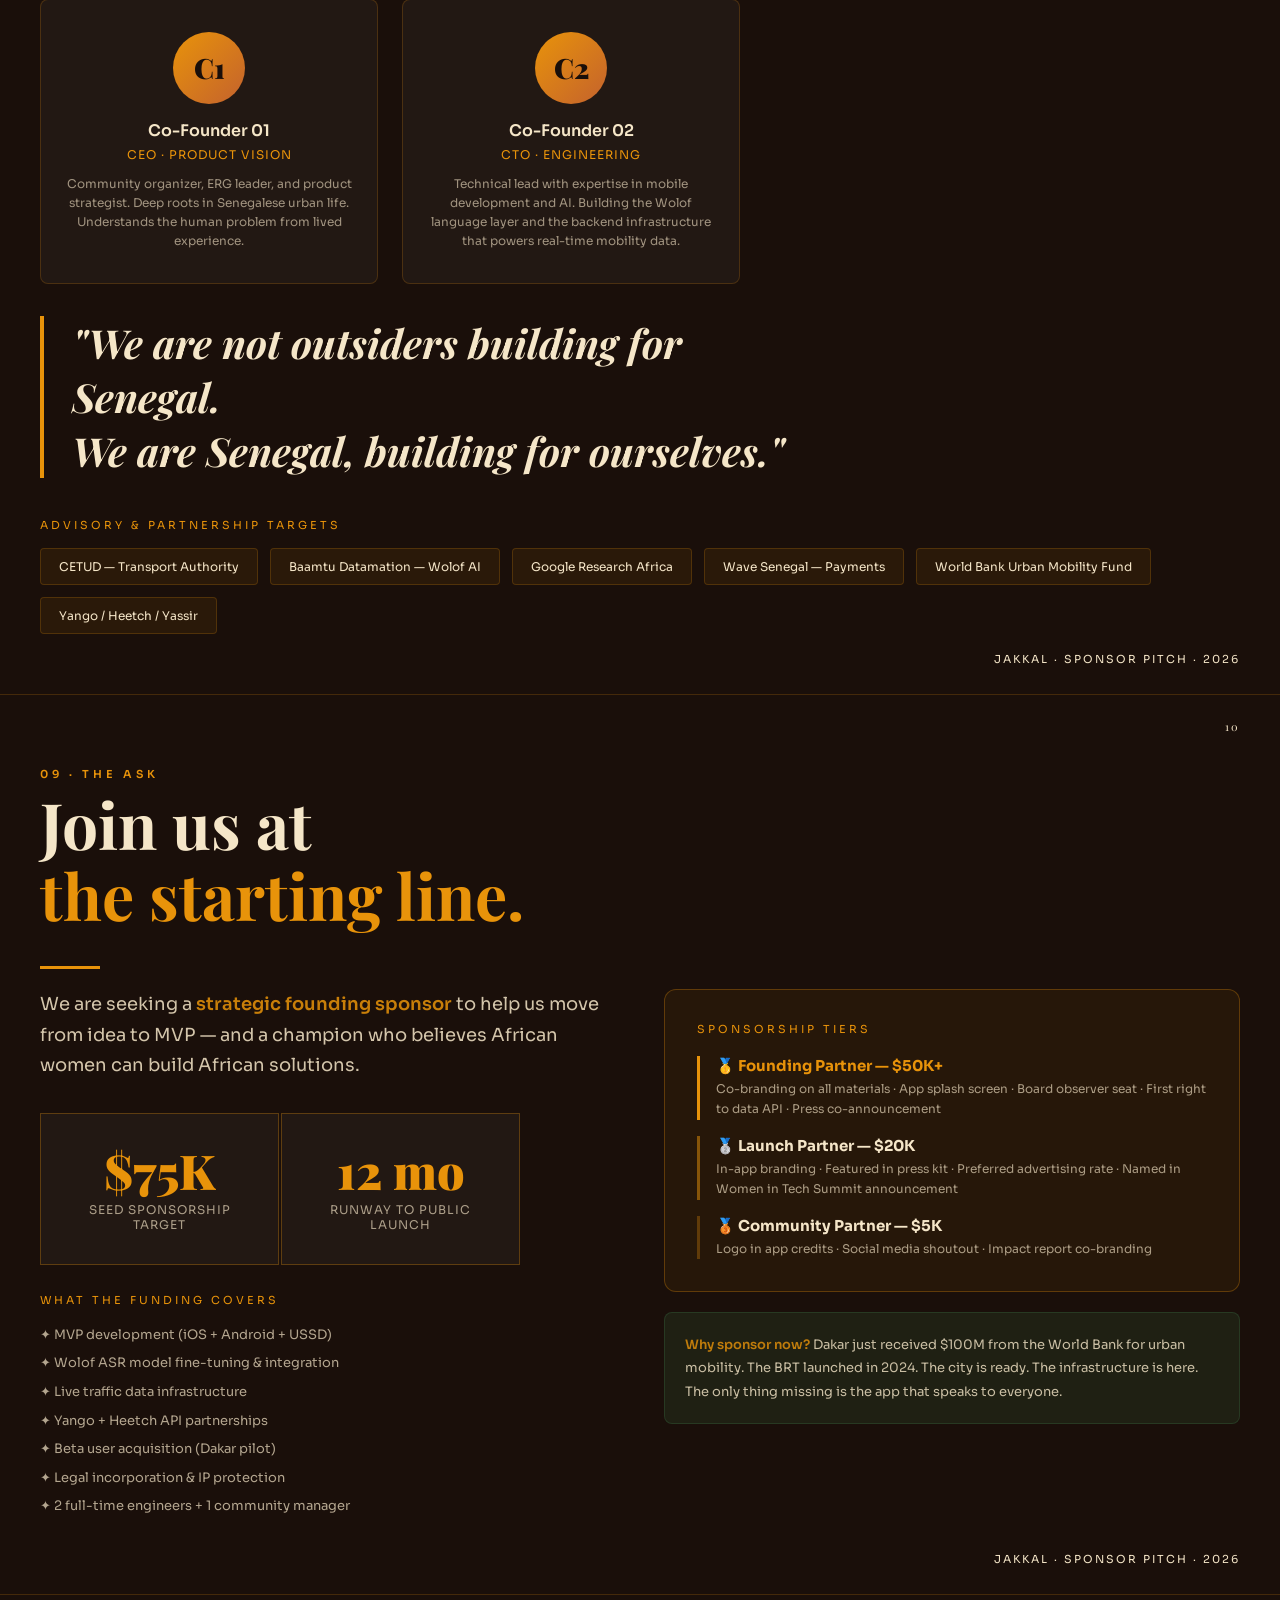
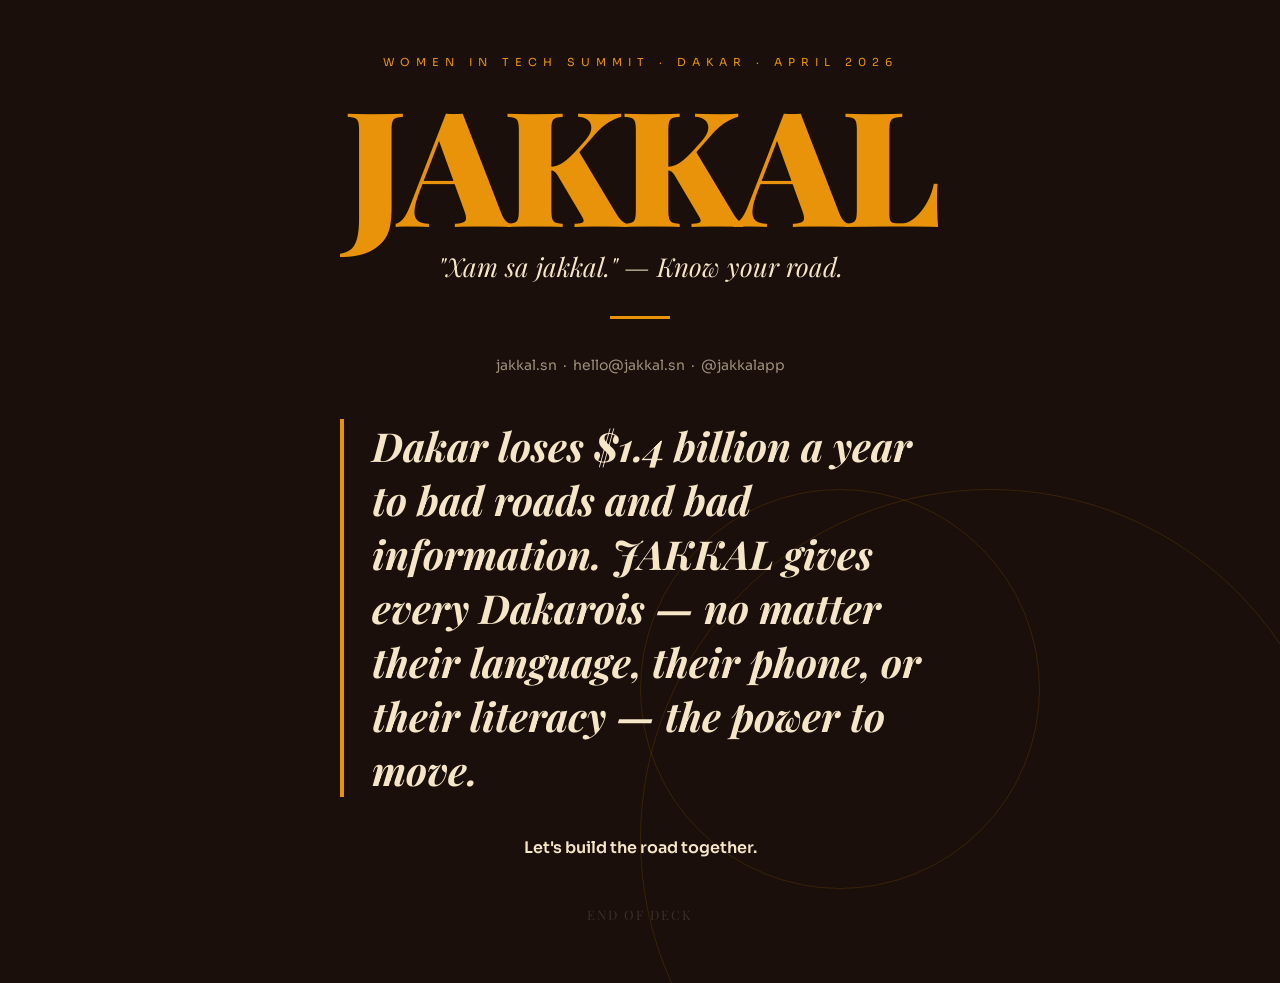
==== commit bc7128fd: "Rename jakkal-pitch-deck.html to index.html" ====
--- a/index.html
+++ b/index.html
@@ -1,598 +1,1568 @@
 <!DOCTYPE html>
 <html lang="en">
 <head>
-  <meta charset="UTF-8" />
-  <meta name="viewport" content="width=device-width, initial-scale=1.0" />
-  <title>JAKKAL — Xam sa jakkal</title>
-  <link rel="preconnect" href="https://fonts.googleapis.com" />
-  <link rel="preconnect" href="https://fonts.gstatic.com" crossorigin />
-  <link href="https://fonts.googleapis.com/css2?family=Cormorant+Garamond:ital,wght@0,400;0,600;0,700;1,400;1,700&family=DM+Sans:wght@300;400;500;600&display=swap" rel="stylesheet" />
-  <link rel="stylesheet" href="styles.css" />
+<meta charset="UTF-8">
+<meta name="viewport" content="width=device-width, initial-scale=1.0">
+<title>JAKKAL — Investor & Sponsor Pitch Deck</title>
+<link href="https://fonts.googleapis.com/css2?family=Space+Grotesk:wght@300;400;500;600;700&family=Playfair+Display:ital,wght@0,700;0,900;1,700&family=Sora:wght@300;400;600;800&display=swap" rel="stylesheet">
+<style>
+  :root {
+    --saffron: #E8930A;
+    --earth: #C4622D;
+    --deep: #1A0F0A;
+    --sand: #F5E6C8;
+    --muted: #8B7355;
+    --forest: #2D4A2D;
+    --accent: #FF6B35;
+    --white: #FDF8F0;
+  }
+
+  * { margin: 0; padding: 0; box-sizing: border-box; }
+
+  html { scroll-behavior: smooth; }
+
+  body {
+    background: var(--deep);
+    color: var(--sand);
+    font-family: 'Sora', sans-serif;
+    overflow-x: hidden;
+  }
+
+  /* SLIDE LAYOUT */
+  .slide {
+    min-height: 100vh;
+    width: 100%;
+    padding: 60px 40px;
+    display: flex;
+    flex-direction: column;
+    justify-content: center;
+    position: relative;
+    overflow: hidden;
+  }
+
+  .slide + .slide {
+    border-top: 1px solid rgba(232,147,10,0.2);
+  }
+
+  /* BACKGROUNDS */
+  .bg-dark { background: var(--deep); }
+  .bg-sand { background: var(--sand); color: var(--deep); }
+  .bg-earth { background: var(--earth); color: var(--white); }
+  .bg-forest { background: var(--forest); color: var(--sand); }
+  .bg-saffron { background: var(--saffron); color: var(--deep); }
+
+  /* DECORATIVE */
+  .grain {
+    position: fixed;
+    inset: 0;
+    pointer-events: none;
+    opacity: 0.04;
+    background-image: url("data:image/svg+xml,%3Csvg viewBox='0 0 200 200' xmlns='http://www.w3.org/2000/svg'%3E%3Cfilter id='noise'%3E%3CfeTurbulence type='fractalNoise' baseFrequency='0.65' numOctaves='3' stitchTiles='stitch'/%3E%3C/filter%3E%3Crect width='100%25' height='100%25' filter='url(%23noise)'/%3E%3C/svg%3E");
+    background-size: 200px;
+    z-index: 9999;
+  }
+
+  .circle-deco {
+    position: absolute;
+    border-radius: 50%;
+    border: 1px solid rgba(232,147,10,0.15);
+    pointer-events: none;
+  }
+
+  /* TYPOGRAPHY */
+  .display {
+    font-family: 'Playfair Display', serif;
+    font-weight: 900;
+    line-height: 1;
+  }
+
+  .tag {
+    display: inline-block;
+    background: var(--saffron);
+    color: var(--deep);
+    font-size: 10px;
+    font-weight: 700;
+    letter-spacing: 3px;
+    text-transform: uppercase;
+    padding: 5px 14px;
+    border-radius: 2px;
+    margin-bottom: 20px;
+  }
+
+  .tag-outline {
+    display: inline-block;
+    border: 1px solid var(--saffron);
+    color: var(--saffron);
+    font-size: 10px;
+    font-weight: 700;
+    letter-spacing: 3px;
+    text-transform: uppercase;
+    padding: 5px 14px;
+    border-radius: 2px;
+    margin-bottom: 20px;
+  }
+
+  h1 { font-family: 'Playfair Display', serif; font-size: clamp(52px,10vw,110px); font-weight: 900; line-height: 0.9; }
+  h2 { font-family: 'Playfair Display', serif; font-size: clamp(32px,6vw,64px); font-weight: 700; line-height: 1.1; margin-bottom: 16px; }
+  h3 { font-family: 'Sora', sans-serif; font-size: clamp(18px,3vw,26px); font-weight: 600; margin-bottom: 10px; }
+
+  p { font-size: 15px; line-height: 1.8; opacity: 0.85; max-width: 680px; }
+  p.large { font-size: 18px; line-height: 1.7; }
+
+  .gold { color: var(--saffron); }
+  .accent-text { color: var(--accent); }
+
+  /* HERO SLIDE */
+  .hero-logo {
+    font-family: 'Playfair Display', serif;
+    font-size: clamp(80px,18vw,200px);
+    font-weight: 900;
+    color: var(--saffron);
+    line-height: 0.85;
+    letter-spacing: -4px;
+  }
+
+  .hero-tagline {
+    font-size: clamp(12px, 2vw, 16px);
+    letter-spacing: 6px;
+    text-transform: uppercase;
+    color: var(--muted);
+    margin-top: 20px;
+    font-weight: 300;
+  }
+
+  .hero-sub {
+    font-size: clamp(14px, 2.5vw, 20px);
+    font-weight: 300;
+    color: var(--sand);
+    margin-top: 12px;
+    opacity: 0.7;
+  }
+
+  /* STAT BLOCKS */
+  .stat-grid {
+    display: grid;
+    grid-template-columns: repeat(auto-fit, minmax(160px, 1fr));
+    gap: 2px;
+    margin-top: 40px;
+  }
+
+  .stat-block {
+    background: rgba(232,147,10,0.08);
+    border: 1px solid rgba(232,147,10,0.2);
+    padding: 28px 24px;
+  }
+
+  .stat-block .number {
+    font-family: 'Playfair Display', serif;
+    font-size: clamp(36px, 6vw, 64px);
+    font-weight: 900;
+    color: var(--saffron);
+    line-height: 1;
+  }
+
+  .stat-block .label {
+    font-size: 11px;
+    letter-spacing: 2px;
+    text-transform: uppercase;
+    opacity: 0.6;
+    margin-top: 8px;
+    line-height: 1.4;
+  }
+
+  /* FEATURE CARDS */
+  .feature-grid {
+    display: grid;
+    grid-template-columns: repeat(auto-fit, minmax(220px, 1fr));
+    gap: 16px;
+    margin-top: 32px;
+  }
+
+  .feature-card {
+    background: rgba(255,255,255,0.04);
+    border: 1px solid rgba(232,147,10,0.2);
+    border-radius: 8px;
+    padding: 28px 24px;
+    position: relative;
+    overflow: hidden;
+    transition: all 0.3s ease;
+  }
+
+  .feature-card:hover {
+    background: rgba(232,147,10,0.08);
+    border-color: var(--saffron);
+    transform: translateY(-3px);
+  }
+
+  .feature-card .icon {
+    font-size: 32px;
+    margin-bottom: 14px;
+    display: block;
+  }
+
+  .feature-card h3 {
+    font-size: 15px;
+    font-weight: 600;
+    margin-bottom: 8px;
+    color: var(--sand);
+  }
+
+  .feature-card p {
+    font-size: 13px;
+    opacity: 0.65;
+    line-height: 1.6;
+  }
+
+  .feature-card .badge {
+    position: absolute;
+    top: 14px;
+    right: 14px;
+    background: var(--saffron);
+    color: var(--deep);
+    font-size: 9px;
+    font-weight: 700;
+    letter-spacing: 1px;
+    text-transform: uppercase;
+    padding: 3px 8px;
+    border-radius: 2px;
+  }
+
+  /* COMPARISON TABLE */
+  .comparison-wrap {
+    margin-top: 32px;
+    overflow-x: auto;
+  }
+
+  table {
+    width: 100%;
+    border-collapse: collapse;
+    font-size: 13px;
+    min-width: 600px;
+  }
+
+  thead tr {
+    background: var(--saffron);
+    color: var(--deep);
+  }
+
+  thead th {
+    padding: 14px 18px;
+    text-align: left;
+    font-weight: 700;
+    letter-spacing: 1px;
+    text-transform: uppercase;
+    font-size: 11px;
+  }
+
+  tbody tr {
+    border-bottom: 1px solid rgba(232,147,10,0.12);
+  }
+
+  tbody tr:nth-child(even) { background: rgba(232,147,10,0.04); }
+
+  tbody td {
+    padding: 14px 18px;
+    vertical-align: top;
+    line-height: 1.6;
+  }
+
+  .check { color: #4CAF50; font-weight: 700; }
+  .cross { color: #f44336; }
+  .partial { color: var(--saffron); }
+
+  /* ROADMAP */
+  .roadmap {
+    display: grid;
+    grid-template-columns: repeat(auto-fit, minmax(200px, 1fr));
+    gap: 0;
+    margin-top: 36px;
+    position: relative;
+  }
+
+  .phase {
+    padding: 28px 24px;
+    border-left: 3px solid rgba(232,147,10,0.2);
+    position: relative;
+  }
+
+  .phase.active { border-left-color: var(--saffron); }
+
+  .phase-num {
+    font-family: 'Playfair Display', serif;
+    font-size: 48px;
+    font-weight: 900;
+    color: rgba(232,147,10,0.15);
+    line-height: 1;
+    margin-bottom: 4px;
+  }
+
+  .phase.active .phase-num { color: var(--saffron); }
+
+  .phase-label {
+    font-size: 9px;
+    letter-spacing: 3px;
+    text-transform: uppercase;
+    color: var(--saffron);
+    margin-bottom: 12px;
+    font-weight: 600;
+  }
+
+  .phase h3 { font-size: 15px; margin-bottom: 10px; }
+
+  .phase ul {
+    list-style: none;
+    font-size: 12px;
+    opacity: 0.7;
+    line-height: 2;
+  }
+
+  .phase ul li::before { content: "→ "; color: var(--saffron); }
+
+  /* ASK SECTION */
+  .ask-grid {
+    display: grid;
+    grid-template-columns: repeat(auto-fit, minmax(200px, 1fr));
+    gap: 2px;
+    margin-top: 32px;
+  }
+
+  .ask-item {
+    background: rgba(255,255,255,0.04);
+    border: 1px solid rgba(232,147,10,0.3);
+    padding: 32px 28px;
+    text-align: center;
+  }
+
+  .ask-item .ask-num {
+    font-family: 'Playfair Display', serif;
+    font-size: 48px;
+    font-weight: 900;
+    color: var(--saffron);
+    line-height: 1;
+  }
+
+  .ask-item .ask-desc {
+    font-size: 12px;
+    margin-top: 8px;
+    opacity: 0.65;
+    letter-spacing: 1px;
+    text-transform: uppercase;
+  }
+
+  /* TEAM */
+  .team-grid {
+    display: grid;
+    grid-template-columns: repeat(auto-fit, minmax(200px, 1fr));
+    gap: 24px;
+    margin-top: 32px;
+  }
+
+  .team-card {
+    background: rgba(255,255,255,0.04);
+    border: 1px solid rgba(232,147,10,0.2);
+    border-radius: 8px;
+    padding: 32px 24px;
+    text-align: center;
+  }
+
+  .team-avatar {
+    width: 72px;
+    height: 72px;
+    border-radius: 50%;
+    background: linear-gradient(135deg, var(--saffron), var(--earth));
+    margin: 0 auto 16px;
+    display: flex;
+    align-items: center;
+    justify-content: center;
+    font-family: 'Playfair Display', serif;
+    font-size: 28px;
+    font-weight: 900;
+    color: var(--deep);
+  }
+
+  .team-name { font-weight: 600; font-size: 16px; margin-bottom: 6px; }
+  .team-role { font-size: 12px; color: var(--saffron); letter-spacing: 1px; text-transform: uppercase; margin-bottom: 12px; }
+  .team-bio { font-size: 12px; opacity: 0.6; line-height: 1.6; }
+
+  /* QUOTE / HIGHLIGHT */
+  .big-quote {
+    font-family: 'Playfair Display', serif;
+    font-size: clamp(22px, 4vw, 40px);
+    font-weight: 700;
+    font-style: italic;
+    line-height: 1.35;
+    color: var(--sand);
+    border-left: 4px solid var(--saffron);
+    padding-left: 28px;
+    margin: 32px 0;
+    max-width: 800px;
+  }
+
+  /* LOGO MARK */
+  .logo-mark {
+    display: inline-flex;
+    align-items: center;
+    gap: 12px;
+    margin-bottom: 32px;
+  }
+
+  .logo-mark .wordmark {
+    font-family: 'Playfair Display', serif;
+    font-size: 22px;
+    font-weight: 900;
+    color: var(--saffron);
+    letter-spacing: 2px;
+  }
+
+  .logo-mark .dot {
+    width: 8px;
+    height: 8px;
+    background: var(--saffron);
+    border-radius: 50%;
+  }
+
+  /* DIVIDER */
+  .divider {
+    width: 60px;
+    height: 3px;
+    background: var(--saffron);
+    margin: 20px 0;
+  }
+
+  /* FOOTER NAV */
+  .slide-footer {
+    position: absolute;
+    bottom: 28px;
+    right: 40px;
+    font-size: 11px;
+    letter-spacing: 2px;
+    text-transform: uppercase;
+    opacity: 0.3;
+  }
+
+  /* TWO COLUMN */
+  .two-col {
+    display: grid;
+    grid-template-columns: 1fr 1fr;
+    gap: 48px;
+    align-items: start;
+  }
+
+  @media(max-width: 700px) {
+    .two-col { grid-template-columns: 1fr; }
+    .slide { padding: 40px 24px; }
+  }
+
+  /* ANIMATION */
+  @keyframes fadeUp {
+    from { opacity: 0; transform: translateY(30px); }
+    to { opacity: 1; transform: translateY(0); }
+  }
+
+  .slide > * {
+    animation: fadeUp 0.6s ease both;
+  }
+
+  .slide > *:nth-child(2) { animation-delay: 0.1s; }
+  .slide > *:nth-child(3) { animation-delay: 0.2s; }
+  .slide > *:nth-child(4) { animation-delay: 0.3s; }
+  .slide > *:nth-child(5) { animation-delay: 0.4s; }
+
+  /* SECTION LABEL */
+  .section-num {
+    font-size: 11px;
+    letter-spacing: 4px;
+    text-transform: uppercase;
+    color: var(--saffron);
+    font-weight: 600;
+    margin-bottom: 8px;
+  }
+
+  /* ICON STRIPE */
+  .icon-stripe {
+    display: flex;
+    gap: 32px;
+    flex-wrap: wrap;
+    margin-top: 32px;
+    align-items: center;
+  }
+
+  .icon-item {
+    display: flex;
+    flex-direction: column;
+    align-items: center;
+    gap: 8px;
+    font-size: 11px;
+    letter-spacing: 1px;
+    text-transform: uppercase;
+    opacity: 0.7;
+    text-align: center;
+  }
+
+  .icon-item .emoji { font-size: 28px; }
+
+  /* CTA BUTTON */
+  .cta-btn {
+    display: inline-block;
+    margin-top: 32px;
+    padding: 16px 40px;
+    background: var(--saffron);
+    color: var(--deep);
+    font-weight: 700;
+    font-size: 14px;
+    letter-spacing: 2px;
+    text-transform: uppercase;
+    text-decoration: none;
+    border-radius: 3px;
+    cursor: pointer;
+    transition: all 0.2s;
+  }
+
+  .cta-btn:hover { background: var(--accent); transform: translateY(-2px); }
+
+  /* HORIZONTAL LINE */
+  hr.thin {
+    border: none;
+    border-top: 1px solid rgba(232,147,10,0.2);
+    margin: 28px 0;
+  }
+
+  /* WAVE SEPARATOR */
+  .wave-sep {
+    width: 100%;
+    height: 2px;
+    background: linear-gradient(90deg, transparent, var(--saffron), transparent);
+    margin: 0;
+  }
+
+  /* PROBLEM VISUAL */
+  .problem-visual {
+    display: flex;
+    flex-direction: column;
+    gap: 12px;
+    margin-top: 24px;
+  }
+
+  .problem-bar {
+    display: flex;
+    align-items: center;
+    gap: 16px;
+  }
+
+  .problem-bar .bar-label {
+    font-size: 12px;
+    opacity: 0.7;
+    min-width: 180px;
+    text-align: right;
+  }
+
+  .problem-bar .bar-fill {
+    height: 28px;
+    background: linear-gradient(90deg, var(--saffron), var(--accent));
+    border-radius: 2px;
+    display: flex;
+    align-items: center;
+    padding-left: 12px;
+    font-size: 12px;
+    font-weight: 700;
+    color: var(--deep);
+    min-width: 60px;
+  }
+
+  /* SCROLL INDICATOR */
+  .scroll-hint {
+    position: absolute;
+    bottom: 32px;
+    left: 50%;
+    transform: translateX(-50%);
+    font-size: 11px;
+    letter-spacing: 3px;
+    text-transform: uppercase;
+    opacity: 0.3;
+    animation: bounce 2s infinite;
+  }
+
+  @keyframes bounce {
+    0%, 100% { transform: translateX(-50%) translateY(0); }
+    50% { transform: translateX(-50%) translateY(8px); }
+  }
+
+  /* COLOR SWATCH */
+  .swatch-row {
+    display: flex;
+    gap: 16px;
+    flex-wrap: wrap;
+    margin-top: 28px;
+  }
+
+  .swatch {
+    width: 80px;
+    height: 80px;
+    border-radius: 8px;
+    display: flex;
+    flex-direction: column;
+    align-items: center;
+    justify-content: flex-end;
+    padding-bottom: 10px;
+    font-size: 10px;
+    font-weight: 600;
+    letter-spacing: 1px;
+  }
+
+  /* APP MOCKUP */
+  .mockup-phone {
+    width: 220px;
+    height: 400px;
+    background: #111;
+    border-radius: 32px;
+    border: 6px solid rgba(255,255,255,0.1);
+    overflow: hidden;
+    position: relative;
+    flex-shrink: 0;
+    box-shadow: 0 40px 80px rgba(0,0,0,0.6);
+  }
+
+  .mockup-screen {
+    background: linear-gradient(160deg, #1a0f0a 0%, #2d1a0e 100%);
+    width: 100%;
+    height: 100%;
+    padding: 20px 14px;
+    display: flex;
+    flex-direction: column;
+    gap: 10px;
+  }
+
+  .mockup-header {
+    display: flex;
+    justify-content: space-between;
+    align-items: center;
+    margin-bottom: 4px;
+  }
+
+  .mockup-app-name {
+    color: var(--saffron);
+    font-family: 'Playfair Display', serif;
+    font-weight: 900;
+    font-size: 22px;
+  }
+
+  .mockup-mic {
+    width: 36px;
+    height: 36px;
+    background: var(--saffron);
+    border-radius: 50%;
+    display: flex;
+    align-items: center;
+    justify-content: center;
+    font-size: 16px;
+  }
+
+  .mockup-map-area {
+    background: rgba(45,74,45,0.4);
+    border-radius: 12px;
+    height: 120px;
+    display: flex;
+    align-items: center;
+    justify-content: center;
+    font-size: 24px;
+    border: 1px solid rgba(45,74,45,0.6);
+    position: relative;
+    overflow: hidden;
+  }
+
+  .map-dot {
+    position: absolute;
+    width: 8px;
+    height: 8px;
+    border-radius: 50%;
+    background: var(--saffron);
+  }
+
+  .map-dot.d1 { top: 30px; left: 40px; }
+  .map-dot.d2 { top: 60px; left: 90px; }
+  .map-dot.d3 { bottom: 25px; right: 50px; }
+
+  .map-line {
+    position: absolute;
+    height: 2px;
+    background: rgba(232,147,10,0.5);
+    transform-origin: left center;
+  }
+
+  .mockup-card {
+    background: rgba(255,255,255,0.06);
+    border-radius: 10px;
+    padding: 10px 12px;
+    font-size: 10px;
+    line-height: 1.5;
+    border: 1px solid rgba(232,147,10,0.2);
+  }
+
+  .mockup-card .card-title {
+    color: var(--saffron);
+    font-weight: 700;
+    font-size: 11px;
+    margin-bottom: 4px;
+  }
+
+  .mockup-btn {
+    background: var(--saffron);
+    color: var(--deep);
+    border-radius: 8px;
+    padding: 8px 12px;
+    font-size: 10px;
+    font-weight: 700;
+    text-align: center;
+    letter-spacing: 1px;
+    text-transform: uppercase;
+  }
+
+  .traffic-indicator {
+    display: flex;
+    gap: 4px;
+    align-items: center;
+    font-size: 10px;
+  }
+
+  .traffic-dot {
+    width: 10px;
+    height: 10px;
+    border-radius: 50%;
+  }
+
+  .traffic-dot.red { background: #ef4444; }
+  .traffic-dot.yellow { background: #f59e0b; }
+  .traffic-dot.green { background: #22c55e; }
+
+  .voice-wave {
+    display: flex;
+    gap: 3px;
+    align-items: center;
+    justify-content: center;
+    height: 20px;
+    margin-top: 4px;
+  }
+
+  .voice-bar {
+    width: 3px;
+    background: var(--saffron);
+    border-radius: 2px;
+    animation: voiceAnim 0.8s ease-in-out infinite alternate;
+  }
+
+  .voice-bar:nth-child(1) { height: 6px; animation-delay: 0s; }
+  .voice-bar:nth-child(2) { height: 14px; animation-delay: 0.1s; }
+  .voice-bar:nth-child(3) { height: 18px; animation-delay: 0.2s; }
+  .voice-bar:nth-child(4) { height: 10px; animation-delay: 0.3s; }
+  .voice-bar:nth-child(5) { height: 16px; animation-delay: 0.15s; }
+  .voice-bar:nth-child(6) { height: 8px; animation-delay: 0.05s; }
+
+  @keyframes voiceAnim {
+    from { transform: scaleY(1); }
+    to { transform: scaleY(0.3); }
+  }
+
+  /* SLIDE NUMBER */
+  .slide-num {
+    position: absolute;
+    top: 24px;
+    right: 40px;
+    font-size: 11px;
+    letter-spacing: 2px;
+    opacity: 0.2;
+    font-family: 'Playfair Display', serif;
+  }
+
+  /* INTRO ACCENT LINE */
+  .accent-line {
+    width: 100%;
+    height: 4px;
+    background: linear-gradient(90deg, var(--saffron), var(--accent), transparent);
+    margin-bottom: 60px;
+  }
+
+  /* BOLD TEXT */
+  strong { color: var(--saffron); font-weight: 600; }
+
+  /* PRINT */
+  @media print {
+    .slide { page-break-after: always; }
+  }
+</style>
 </head>
 <body>
-
-  <!-- GRAIN OVERLAY -->
-  <div class="grain" aria-hidden="true"></div>
-
-  <!-- CURSOR -->
-  <div class="cursor" id="cursor" aria-hidden="true"></div>
-  <div class="cursor-trail" id="cursorTrail" aria-hidden="true"></div>
-
-  <!-- NAV -->
-  <nav class="nav" id="nav">
-    <div class="nav-logo">JAKKAL</div>
-    <div class="nav-slides" id="navSlides">
-      <button class="nav-dot active" data-slide="0" aria-label="Cover"></button>
-      <button class="nav-dot" data-slide="1" aria-label="Problem"></button>
-      <button class="nav-dot" data-slide="2" aria-label="Landscape"></button>
-      <button class="nav-dot" data-slide="3" aria-label="Solution"></button>
-      <button class="nav-dot" data-slide="4" aria-label="AI"></button>
-      <button class="nav-dot" data-slide="5" aria-label="Brand"></button>
-      <button class="nav-dot" data-slide="6" aria-label="Model"></button>
-      <button class="nav-dot" data-slide="7" aria-label="Roadmap"></button>
-      <button class="nav-dot" data-slide="8" aria-label="Team"></button>
-      <button class="nav-dot" data-slide="9" aria-label="Ask"></button>
-      <button class="nav-dot" data-slide="10" aria-label="Close"></button>
-    </div>
-    <div class="nav-counter"><span id="slideNum">01</span> / 11</div>
-  </nav>
-
-  <!-- PROGRESS BAR -->
-  <div class="progress-bar" id="progressBar"></div>
-
-  <!-- ARROW CONTROLS -->
-  <button class="arrow arrow-prev" id="arrowPrev" aria-label="Previous slide">&#8592;</button>
-  <button class="arrow arrow-next" id="arrowNext" aria-label="Next slide">&#8594;</button>
-
-  <!-- ═══════════════════════════════════════ -->
-  <!-- SLIDE CONTAINER -->
-  <!-- ═══════════════════════════════════════ -->
-  <div class="deck" id="deck">
-
-    <!-- ─── SLIDE 0: COVER ─── -->
-    <section class="slide slide--cover" data-index="0">
-      <div class="slide__bg-circle c1" aria-hidden="true"></div>
-      <div class="slide__bg-circle c2" aria-hidden="true"></div>
-      <div class="slide__inner">
-        <div class="cover__tag reveal">
-          <span>Women in Tech Summit · Dakar · April 2026</span>
-        </div>
-        <h1 class="cover__wordmark reveal delay-1">JAKKAL</h1>
-        <p class="cover__wolof reveal delay-2"><em>Xam sa jakkal</em> — Know your road.</p>
-        <p class="cover__desc reveal delay-3">
-          Africa's first voice-first, AI-powered urban mobility app —<br />built in Wolof, for the people of Senegal.
-        </p>
-        <div class="cover__meta reveal delay-4">
-          <div class="cover__meta-item">
-            <span class="meta-label">Co-Founders</span>
-            <span class="meta-value">Two Women · One Mission</span>
-          </div>
-          <div class="cover__divider" aria-hidden="true"></div>
-          <div class="cover__meta-item">
-            <span class="meta-label">Seeking</span>
-            <span class="meta-value gold">Strategic Sponsor & Seed</span>
-          </div>
-        </div>
-        <div class="cover__scroll reveal delay-5" aria-hidden="true">
-          <span>scroll or use arrow keys</span>
-          <div class="scroll-line"></div>
-        </div>
-      </div>
-    </section>
-
-    <!-- ─── SLIDE 1: PROBLEM ─── -->
-    <section class="slide slide--problem" data-index="1">
-      <div class="slide__inner">
-        <div class="slide__eyebrow reveal">01 · The Problem</div>
-        <h2 class="reveal delay-1">Every morning,<br /><span class="gold">Dakar bleeds time.</span></h2>
-        <div class="divider-line reveal delay-2"></div>
-        <div class="problem__layout">
-          <div class="problem__copy reveal delay-2">
-            <p class="large">
-              Dakar is a city of <strong>4 million people</strong> on a 550 km² peninsula. Twice a day it grinds to a halt. Commuters lose hours, miss jobs, lose income — and Senegal loses <strong>$1.4 billion every year</strong> to congestion alone.
-            </p>
-            <p>
-              The apps that could help? They're in French. They demand literacy. They weren't built for the people who need them most — the <strong>80% who rely on informal transport</strong> and the <strong>46%</strong> who don't read French.
-            </p>
-          </div>
-          <div class="problem__stats reveal delay-3">
-            <div class="stat-card">
-              <span class="stat-number" data-target="1.4" data-suffix="B">$0</span>
-              <span class="stat-label">lost per year<br />to congestion</span>
+<div class="grain"></div>
+
+<!-- ═══════════════════════════════════════════ -->
+<!-- SLIDE 1: COVER -->
+<!-- ═══════════════════════════════════════════ -->
+<section class="slide bg-dark" style="padding-top:80px;">
+  <div class="accent-line"></div>
+  <div class="circle-deco" style="width:600px;height:600px;right:-200px;top:-200px;"></div>
+  <div class="circle-deco" style="width:300px;height:300px;left:-100px;bottom:-100px;"></div>
+
+  <div class="tag">Women in Tech Summit · April 2026 · Dakar, Senegal</div>
+  <div class="hero-logo">JAKKAL</div>
+  <div class="hero-tagline">Wolof for "the road"</div>
+  <div class="hero-sub" style="max-width:500px; margin-top:24px;">
+    Africa's first AI-powered, voice-first urban mobility app<br>built for the people of Senegal — in Wolof.
+  </div>
+
+  <div style="margin-top:48px; display:flex; gap:40px; flex-wrap:wrap; align-items:center;">
+    <div>
+      <div style="font-size:11px;letter-spacing:3px;text-transform:uppercase;opacity:0.4;margin-bottom:6px;">Co-Founders</div>
+      <div style="font-size:15px; font-weight:600;">Two Women · One Mission · Zero Compromise</div>
+    </div>
+    <div style="width:1px;height:40px;background:rgba(232,147,10,0.3);"></div>
+    <div>
+      <div style="font-size:11px;letter-spacing:3px;text-transform:uppercase;opacity:0.4;margin-bottom:6px;">Seeking</div>
+      <div style="font-size:15px; font-weight:600; color:var(--saffron);">Strategic Sponsor & Seed Investment</div>
+    </div>
+  </div>
+
+  <div class="scroll-hint">↓ scroll</div>
+  <div class="slide-num">01</div>
+</section>
+
+<!-- ═══════════════════════════════════════════ -->
+<!-- SLIDE 2: THE STORY -->
+<!-- ═══════════════════════════════════════════ -->
+<section class="slide bg-dark">
+  <div class="slide-num">02</div>
+  <div class="section-num">01 · The Story</div>
+  <h2>Every morning,<br><span class="gold">Dakar bleeds time.</span></h2>
+  <div class="divider"></div>
+
+  <div class="two-col" style="margin-top:24px;">
+    <div>
+      <p class="large">
+        Dakar is a city of <strong>4 million people</strong> squeezed onto a 550 km² peninsula. Twice a day, it grinds to a halt. Commuters spend hours in gridlock, miss jobs, lose income — and the country loses <strong>$1.4 billion per year</strong> to traffic congestion alone.
+      </p>
+      <br>
+      <p>
+        The apps that could help? They're in French. They assume literacy. They assume smartphones. They don't speak Wolof. They weren't built for the 44% of Dakarois who walk because nothing else makes sense — or the millions more who navigate the city by instinct, community knowledge, and word of mouth.
+      </p>
+      <br>
+      <p>
+        <strong>JAKKAL</strong> was born from a simple, urgent question: <em>What if the city could talk to you — in your language?</em>
+      </p>
+    </div>
+
+    <div>
+      <div class="problem-visual">
+        <div style="font-size:11px;letter-spacing:2px;text-transform:uppercase;opacity:0.5;margin-bottom:8px;">The cost of doing nothing</div>
+        <div class="problem-bar">
+          <div class="bar-label">GDP lost to congestion</div>
+          <div class="bar-fill" style="width:85%;">$1.4B / yr</div>
+        </div>
+        <div class="problem-bar">
+          <div class="bar-label">Apps in Wolof</div>
+          <div class="bar-fill" style="width:5%; background: #ef4444;">0</div>
+        </div>
+        <div class="problem-bar">
+          <div class="bar-label">Informal transport share</div>
+          <div class="bar-fill" style="width:80%;">~80%</div>
+        </div>
+        <div class="problem-bar">
+          <div class="bar-label">Smartphone penetration</div>
+          <div class="bar-fill" style="width:46%;">~50%</div>
+        </div>
+        <div class="problem-bar">
+          <div class="bar-label">Pop. relying on walking</div>
+          <div class="bar-fill" style="width:44%; background: linear-gradient(90deg, var(--earth), var(--accent));">44%</div>
+        </div>
+      </div>
+    </div>
+  </div>
+  <div class="slide-footer">Jakkal · Sponsor Pitch · 2026</div>
+</section>
+
+<!-- ═══════════════════════════════════════════ -->
+<!-- SLIDE 3: THE MARKET GAP -->
+<!-- ═══════════════════════════════════════════ -->
+<section class="slide bg-dark">
+  <div class="slide-num">03</div>
+  <div class="section-num">02 · Competitive Landscape</div>
+  <h2>What exists.<br><span class="gold">What's missing.</span></h2>
+  <div class="divider"></div>
+
+  <div class="comparison-wrap">
+    <table>
+      <thead>
+        <tr>
+          <th>Feature</th>
+          <th>Google Maps</th>
+          <th>Yango / Heetch</th>
+          <th>Weego</th>
+          <th>Dem Dikk App</th>
+          <th style="background:var(--earth);color:var(--white);">JAKKAL ✦</th>
+        </tr>
+      </thead>
+      <tbody>
+        <tr>
+          <td>Wolof language support</td>
+          <td><span class="cross">✗</span></td>
+          <td><span class="cross">✗</span></td>
+          <td><span class="cross">✗</span></td>
+          <td><span class="cross">✗</span></td>
+          <td><span class="check">✓ Native</span></td>
+        </tr>
+        <tr>
+          <td>Voice-first interface (no reading needed)</td>
+          <td><span class="cross">✗</span></td>
+          <td><span class="cross">✗</span></td>
+          <td><span class="cross">✗</span></td>
+          <td><span class="cross">✗</span></td>
+          <td><span class="check">✓ Core feature</span></td>
+        </tr>
+        <tr>
+          <td>Real-time traffic alerts</td>
+          <td><span class="check">✓</span></td>
+          <td><span class="partial">Partial</span></td>
+          <td><span class="partial">Partial</span></td>
+          <td><span class="cross">✗</span></td>
+          <td><span class="check">✓ AI-powered</span></td>
+        </tr>
+        <tr>
+          <td>Informal bus (car rapide) tracking</td>
+          <td><span class="cross">✗</span></td>
+          <td><span class="cross">✗</span></td>
+          <td><span class="partial">Limited</span></td>
+          <td><span class="cross">✗</span></td>
+          <td><span class="check">✓ Community + GPS</span></td>
+        </tr>
+        <tr>
+          <td>Cab / ride-hail integration</td>
+          <td><span class="cross">✗</span></td>
+          <td><span class="check">✓</span></td>
+          <td><span class="partial">Via partner</span></td>
+          <td><span class="cross">✗</span></td>
+          <td><span class="check">✓ Multi-provider</span></td>
+        </tr>
+        <tr>
+          <td>BRT / TER train integration</td>
+          <td><span class="partial">Basic</span></td>
+          <td><span class="cross">✗</span></td>
+          <td><span class="cross">✗</span></td>
+          <td><span class="partial">Bus only</span></td>
+          <td><span class="check">✓ Full multimodal</span></td>
+        </tr>
+        <tr>
+          <td>Accessibility for illiterate users</td>
+          <td><span class="cross">✗</span></td>
+          <td><span class="cross">✗</span></td>
+          <td><span class="cross">✗</span></td>
+          <td><span class="cross">✗</span></td>
+          <td><span class="check">✓ Icon + voice UI</span></td>
+        </tr>
+        <tr>
+          <td>Works on low-end / feature phones</td>
+          <td><span class="cross">✗</span></td>
+          <td><span class="cross">✗</span></td>
+          <td><span class="cross">✗</span></td>
+          <td><span class="cross">✗</span></td>
+          <td><span class="check">✓ Lite mode</span></td>
+        </tr>
+        <tr>
+          <td>AI traffic prediction</td>
+          <td><span class="partial">Partial</span></td>
+          <td><span class="cross">✗</span></td>
+          <td><span class="cross">✗</span></td>
+          <td><span class="cross">✗</span></td>
+          <td><span class="check">✓ ML model</span></td>
+        </tr>
+        <tr>
+          <td>Women safety features</td>
+          <td><span class="cross">✗</span></td>
+          <td><span class="cross">✗</span></td>
+          <td><span class="cross">✗</span></td>
+          <td><span class="cross">✗</span></td>
+          <td><span class="check">✓ SafeRoute™</span></td>
+        </tr>
+        <tr>
+          <td>Built in & for Senegal</td>
+          <td><span class="cross">✗</span></td>
+          <td><span class="cross">✗</span></td>
+          <td><span class="partial">Started here</span></td>
+          <td><span class="check">✓</span></td>
+          <td><span class="check">✓ 100% local</span></td>
+        </tr>
+      </tbody>
+    </table>
+  </div>
+
+  <div class="big-quote" style="margin-top:32px; font-size:clamp(16px,3vw,24px);">
+    "WeeGo started in Dakar — then left for Morocco. We are staying."
+  </div>
+  <div class="slide-footer">Jakkal · Sponsor Pitch · 2026</div>
+</section>
+
+<!-- ═══════════════════════════════════════════ -->
+<!-- SLIDE 4: THE SOLUTION -->
+<!-- ═══════════════════════════════════════════ -->
+<section class="slide bg-dark">
+  <div class="slide-num">04</div>
+  <div class="section-num">03 · The Solution</div>
+  <h2>Meet <span class="gold">JAKKAL.</span></h2>
+  <div class="divider"></div>
+
+  <div class="two-col">
+    <div>
+      <p style="margin-bottom:24px;">
+        JAKKAL is a <strong>voice-first, AI-powered urban mobility app</strong> for Dakar and Senegal. It tells you how bad traffic is, which bus to take, when it's coming, how to call a cab — and it does all of this <strong>in Wolof</strong>, with no reading required.
+      </p>
+
+      <div class="feature-grid" style="grid-template-columns:1fr 1fr;">
+        <div class="feature-card">
+          <span class="icon">🎙️</span>
+          <h3>Wolof Voice AI</h3>
+          <p>Speak your destination in Wolof. JAKKAL understands and responds — no typing, no French.</p>
+          <div class="badge">Core</div>
+        </div>
+        <div class="feature-card">
+          <span class="icon">🗺️</span>
+          <h3>Live Traffic Map</h3>
+          <p>Real-time congestion heatmap with color-coded severity. One glance tells the whole story.</p>
+        </div>
+        <div class="feature-card">
+          <span class="icon">🚌</span>
+          <h3>Bus Tracker</h3>
+          <p>Track BRT, Dem Dikk, and informal minibuses. Know exactly when your bus arrives.</p>
+        </div>
+        <div class="feature-card">
+          <span class="icon">🚕</span>
+          <h3>Ride-Hail Hub</h3>
+          <p>Compare Yango, Heetch & Yassir prices in one tap. Book without switching apps.</p>
+        </div>
+        <div class="feature-card">
+          <span class="icon">🧠</span>
+          <h3>AI Route Planner</h3>
+          <p>Predicts traffic 30–60 min ahead. Suggests fastest, cheapest, or safest route.</p>
+        </div>
+        <div class="feature-card">
+          <span class="icon">🛡️</span>
+          <h3>SafeRoute™</h3>
+          <p>Recommends well-lit, active routes for women traveling alone. SOS one-tap alert.</p>
+          <div class="badge" style="background:var(--earth);">New</div>
+        </div>
+      </div>
+    </div>
+
+    <!-- PHONE MOCKUP -->
+    <div style="display:flex;justify-content:center;align-items:flex-start;padding-top:16px;">
+      <div class="mockup-phone">
+        <div class="mockup-screen">
+          <div class="mockup-header">
+            <div class="mockup-app-name">JAKKAL</div>
+            <div class="mockup-mic">🎙</div>
+          </div>
+
+          <div style="font-size:9px;opacity:0.5;letter-spacing:1px;text-transform:uppercase;margin-bottom:4px;">Dakar · Plateau → Parcelles</div>
+
+          <div class="mockup-map-area">
+            <div class="map-dot d1"></div>
+            <div class="map-dot d2" style="background:#ef4444;"></div>
+            <div class="map-dot d3"></div>
+            <div style="font-size:32px;z-index:2;">🗺️</div>
+          </div>
+
+          <div class="traffic-indicator" style="margin-top:4px;">
+            <div class="traffic-dot red"></div>
+            <div style="font-size:9px;opacity:0.7;margin-right:8px;">Route Corniche — LOURD</div>
+            <div class="traffic-dot green"></div>
+            <div style="font-size:9px;opacity:0.7;">Autoroute — BON</div>
+          </div>
+
+          <div class="mockup-card">
+            <div class="card-title">🚌 Bus BRT-01</div>
+            <div style="opacity:0.7;">Arrive dans <strong style="color:var(--saffron);">4 min</strong> · Station Liberté VI</div>
+          </div>
+
+          <div class="mockup-card">
+            <div class="card-title">🚕 Yango</div>
+            <div style="display:flex;justify-content:space-between;">
+              <span style="opacity:0.7;">~12 min d'attente</span>
+              <span style="color:var(--saffron);font-weight:700;">1,500 CFA</span>
             </div>
-            <div class="stat-card">
-              <span class="stat-number" data-target="80" data-suffix="%">0%</span>
-              <span class="stat-label">informal<br />transport share</span>
+          </div>
+
+          <div style="background:rgba(232,147,10,0.1);border:1px solid rgba(232,147,10,0.3);border-radius:10px;padding:10px;text-align:center;">
+            <div class="voice-wave">
+              <div class="voice-bar"></div>
+              <div class="voice-bar"></div>
+              <div class="voice-bar"></div>
+              <div class="voice-bar"></div>
+              <div class="voice-bar"></div>
+              <div class="voice-bar"></div>
             </div>
-            <div class="stat-card accent">
-              <span class="stat-number" data-target="0" data-suffix="">0</span>
-              <span class="stat-label">apps available<br />in Wolof</span>
-            </div>
-          </div>
-        </div>
-      </div>
-    </section>
-
-    <!-- ─── SLIDE 2: LANDSCAPE ─── -->
-    <section class="slide slide--landscape" data-index="2">
-      <div class="slide__inner">
-        <div class="slide__eyebrow reveal">02 · Competitive Landscape</div>
-        <h2 class="reveal delay-1">What exists.<br /><span class="gold">What's missing.</span></h2>
-        <div class="divider-line reveal delay-2"></div>
-        <div class="table-wrap reveal delay-3">
-          <table class="comparison-table">
-            <thead>
-              <tr>
-                <th>Feature</th>
-                <th>Google Maps</th>
-                <th>Yango / Heetch</th>
-                <th>WeeGo</th>
-                <th>Dem Dikk</th>
-                <th class="th-jakkal">JAKKAL ✦</th>
-              </tr>
-            </thead>
-            <tbody>
-              <tr><td>Wolof language support</td><td class="x">✗</td><td class="x">✗</td><td class="x">✗</td><td class="x">✗</td><td class="check">✓ Native</td></tr>
-              <tr><td>Voice-first (no reading)</td><td class="x">✗</td><td class="x">✗</td><td class="x">✗</td><td class="x">✗</td><td class="check">✓ Core</td></tr>
-              <tr><td>Real-time traffic alerts</td><td class="check">✓</td><td class="partial">Partial</td><td class="partial">Partial</td><td class="x">✗</td><td class="check">✓ AI-powered</td></tr>
-              <tr><td>Informal bus tracking</td><td class="x">✗</td><td class="x">✗</td><td class="partial">Limited</td><td class="x">✗</td><td class="check">✓ GPS+Community</td></tr>
-              <tr><td>Ride-hail integration</td><td class="x">✗</td><td class="check">✓</td><td class="partial">Via partner</td><td class="x">✗</td><td class="check">✓ Multi-provider</td></tr>
-              <tr><td>Women safety routing</td><td class="x">✗</td><td class="x">✗</td><td class="x">✗</td><td class="x">✗</td><td class="check">✓ SafeRoute™</td></tr>
-              <tr><td>Works on feature phones</td><td class="x">✗</td><td class="x">✗</td><td class="x">✗</td><td class="x">✗</td><td class="check">✓ USSD Lite</td></tr>
-              <tr><td>100% built for Senegal</td><td class="x">✗</td><td class="x">✗</td><td class="partial">Left for Morocco</td><td class="check">✓</td><td class="check">✓ Always</td></tr>
-            </tbody>
-          </table>
-        </div>
-        <blockquote class="landscape-quote reveal delay-4">"WeeGo started in Dakar — then left for Morocco. We are staying."</blockquote>
-      </div>
-    </section>
-
-    <!-- ─── SLIDE 3: SOLUTION ─── -->
-    <section class="slide slide--solution" data-index="3">
-      <div class="slide__inner">
-        <div class="slide__eyebrow reveal">03 · The Solution</div>
-        <h2 class="reveal delay-1">Meet <span class="gold">JAKKAL.</span></h2>
-        <div class="divider-line reveal delay-2"></div>
-        <div class="solution__layout">
-          <div class="solution__features reveal delay-2">
-            <div class="feature-card">
-              <span class="feature-icon">🎙️</span>
-              <div>
-                <h3>Wolof Voice AI</h3>
-                <p>Speak your destination in Wolof. No typing, no French.</p>
-              </div>
-              <span class="feature-badge core">Core</span>
-            </div>
-            <div class="feature-card">
-              <span class="feature-icon">🗺️</span>
-              <div>
-                <h3>Live Traffic Map</h3>
-                <p>Real-time congestion with AI prediction 30 min ahead.</p>
-              </div>
-            </div>
-            <div class="feature-card">
-              <span class="feature-icon">🚌</span>
-              <div>
-                <h3>Bus Tracker</h3>
-                <p>BRT, Dem Dikk & informal minibus real-time arrivals.</p>
-              </div>
-            </div>
-            <div class="feature-card">
-              <span class="feature-icon">🚕</span>
-              <div>
-                <h3>Ride-Hail Hub</h3>
-                <p>Compare Yango, Heetch & Yassir. Book in one tap.</p>
-              </div>
-            </div>
-            <div class="feature-card">
-              <span class="feature-icon">🛡️</span>
-              <div>
-                <h3>SafeRoute™</h3>
-                <p>Well-lit routes + one-tap SOS for women traveling alone.</p>
-              </div>
-              <span class="feature-badge new">New</span>
-            </div>
-            <div class="feature-card">
-              <span class="feature-icon">📱</span>
-              <div>
-                <h3>JAKKAL Lite</h3>
-                <p>USSD/SMS mode for any phone. Dial *707#, get Wolof text.</p>
-              </div>
-            </div>
-          </div>
-          <div class="solution__phone reveal delay-3">
-            <div class="phone-frame">
-              <div class="phone-screen">
-                <div class="phone-header">
-                  <span class="phone-appname">JAKKAL</span>
-                  <span class="phone-mic">🎙</span>
-                </div>
-                <div class="phone-map">
-                  <div class="map-pin p1"></div>
-                  <div class="map-pin p2 red"></div>
-                  <div class="map-pin p3"></div>
-                  <div class="map-route"></div>
-                </div>
-                <div class="phone-traffic">
-                  <span class="dot red"></span><span>Corniche — LOURD</span>
-                  <span class="dot green"></span><span>Autoroute — BON</span>
-                </div>
-                <div class="phone-card">
-                  <span class="card-title">🚌 BRT-01</span>
-                  <span>Arrive dans <strong>4 min</strong></span>
-                </div>
-                <div class="phone-card">
-                  <span class="card-title">🚕 Yango</span>
-                  <span>~12 min · <strong class="gold">1 500 CFA</strong></span>
-                </div>
-                <div class="phone-voice">
-                  <div class="voice-bars">
-                    <span></span><span></span><span></span><span></span><span></span><span></span>
-                  </div>
-                  <small>WOLOF AKTIF…</small>
-                </div>
-              </div>
-            </div>
-          </div>
-        </div>
-      </div>
-    </section>
-
-    <!-- ─── SLIDE 4: AI & ACCESSIBILITY ─── -->
-    <section class="slide slide--ai" data-index="4">
-      <div class="slide__inner">
-        <div class="slide__eyebrow reveal">04 · AI & Accessibility</div>
-        <h2 class="reveal delay-1">Built for<br /><span class="gold">everyone.</span></h2>
-        <div class="divider-line reveal delay-2"></div>
-        <div class="ai__layout">
-          <div class="ai__pillars reveal delay-2">
-            <div class="ai-pillar">
-              <div class="pillar-icon">🎙️</div>
-              <div>
-                <h3>Wolof ASR Engine</h3>
-                <p>Powered by open-source Wolof speech recognition from Baamtu Datamation + Google WAXAL. Understands accents, slang, local place names.</p>
-              </div>
-            </div>
-            <div class="ai-pillar">
-              <div class="pillar-icon">🖼️</div>
-              <div>
-                <h3>Icon-Only Navigation</h3>
-                <p>Full icon-driven UI requiring zero text. Tap a bus — find buses. Tap a car — find a cab. Designed for bright sunlight on a moving vehicle.</p>
-              </div>
-            </div>
-            <div class="ai-pillar">
-              <div class="pillar-icon">📱</div>
-              <div>
-                <h3>JAKKAL Lite (USSD)</h3>
-                <p>Dial *707# for Wolof SMS with traffic status and next bus time. Works on any phone, any carrier. Zero data needed.</p>
-              </div>
-            </div>
-            <div class="ai-pillar">
-              <div class="pillar-icon">🧠</div>
-              <div>
-                <h3>AI Traffic Prediction</h3>
-                <p>ML model trained on Dakar patterns — prayer times, market days, school hours. Predicts congestion before it happens.</p>
-              </div>
-            </div>
-            <div class="ai-pillar">
-              <div class="pillar-icon">🌍</div>
-              <div>
-                <h3>Community Crowdsourcing</h3>
-                <p>Users report accidents, floods, broken lights. Each report earns mobile data credits — turning commuters into contributors.</p>
-              </div>
-            </div>
-          </div>
-          <div class="ai__benchmarks reveal delay-3">
-            <div class="benchmark-label">Global benchmarks we're inspired by</div>
-            <div class="benchmark-item">
-              <span class="bm-flag">🇧🇷</span>
-              <div><strong>Moovit</strong> — multimodal transit, 1B+ trips. We adapt its logic for informal Dakar transport.</div>
-            </div>
-            <div class="benchmark-item">
-              <span class="bm-flag">🇮🇱</span>
-              <div><strong>Waze</strong> — crowdsourced incidents. We bring this to Dakar with Wolof voice alerts.</div>
-            </div>
-            <div class="benchmark-item">
-              <span class="bm-flag">🇮🇳</span>
-              <div><strong>Namma Yatri</strong> — ride-hail for informal markets, vernacular languages, low connectivity.</div>
-            </div>
-            <div class="benchmark-item">
-              <span class="bm-flag">🇸🇳</span>
-              <div><strong>Wave</strong> — 50% fintech market in 3 years by being truly local. Our playbook for mobility.</div>
-            </div>
-          </div>
-        </div>
-      </div>
-    </section>
-
-    <!-- ─── SLIDE 5: BRAND ─── -->
-    <section class="slide slide--brand" data-index="5">
-      <div class="slide__inner">
-        <div class="slide__eyebrow reveal">05 · Brand Identity</div>
-        <h2 class="reveal delay-1">A name rooted<br /><span class="gold">in the land.</span></h2>
-        <div class="divider-line reveal delay-2"></div>
-        <div class="brand__layout">
-          <div class="brand__left reveal delay-2">
-            <div class="brand-block">
-              <div class="brand-block-label">The Name</div>
-              <div class="brand-name-display">JAKKAL</div>
-              <p>"Jakkal" means <em>the road</em> or <em>the path</em> in Wolof. Ownable, memorable, unmistakably local.</p>
-            </div>
-            <div class="brand-block">
-              <div class="brand-block-label">The Tagline</div>
-              <div class="brand-tagline">"Xam sa jakkal."<br /><span>Know your road.</span></div>
-            </div>
-            <div class="brand-block">
-              <div class="brand-block-label">Typography</div>
-              <div class="brand-type-display">
-                <span class="type-cormorant">Cormorant Garamond — Headlines</span>
-                <span class="type-dm">DM Sans — UI & Body</span>
-              </div>
-            </div>
-          </div>
-          <div class="brand__right reveal delay-3">
-            <div class="brand-block-label">Color Palette</div>
-            <div class="swatches">
-              <div class="swatch" style="--sw: #E8930A;"><span>#E8930A</span><small>Saffron Gold</small></div>
-              <div class="swatch" style="--sw: #C4622D;"><span>#C4622D</span><small>Terracotta</small></div>
-              <div class="swatch" style="--sw: #2D4A2D;"><span>#2D4A2D</span><small>Forest</small></div>
-              <div class="swatch" style="--sw: #1A0F0A;"><span>#1A0F0A</span><small>Deep Earth</small></div>
-              <div class="swatch" style="--sw: #F5E6C8; color: #1A0F0A;"><span style="color:#1A0F0A">#F5E6C8</span><small style="color:#1A0F0A">Sand</small></div>
-            </div>
-            <div class="brand-block-label" style="margin-top:32px;">Visual Principles</div>
-            <ul class="brand-principles">
-              <li>Warm earthy tones — Dakar's clay & baobab trees</li>
-              <li>Saffron gold for trust, authority, vibrancy</li>
-              <li>Bold icons visible in bright Dakar sunlight</li>
-              <li>One action per screen — designed for one thumb</li>
-              <li>WCAG AA contrast throughout</li>
-            </ul>
-          </div>
-        </div>
-      </div>
-    </section>
-
-    <!-- ─── SLIDE 6: BUSINESS MODEL ─── -->
-    <section class="slide slide--model" data-index="6">
-      <div class="slide__inner">
-        <div class="slide__eyebrow reveal">06 · Business Model</div>
-        <h2 class="reveal delay-1">How <span class="gold">JAKKAL</span><br />makes money.</h2>
-        <div class="divider-line reveal delay-2"></div>
-        <div class="model__layout">
-          <div class="model__streams reveal delay-2">
-            <div class="stream-card">
-              <span class="stream-icon">💰</span>
-              <div><h3>Ride-Hail Commission</h3><p>8–12% on every Yango/Heetch booking. Grows with ride volume.</p></div>
-              <span class="stream-year">Yr 1</span>
-            </div>
-            <div class="stream-card">
-              <span class="stream-icon">⭐</span>
-              <div><h3>JAKKAL Premium</h3><p>500 CFA/month — ad-free, priority routing, early alerts.</p></div>
-              <span class="stream-year">Yr 1</span>
-            </div>
-            <div class="stream-card">
-              <span class="stream-icon">📊</span>
-              <div><h3>B2G Traffic Data</h3><p>Anonymized AI traffic flow data sold to CETUD, World Bank, planners.</p></div>
-              <span class="stream-year">Yr 2</span>
-            </div>
-            <div class="stream-card">
-              <span class="stream-icon">🏢</span>
-              <div><h3>JakkalLines B2B</h3><p>Corporate shuttle SaaS — proven to cut employee lateness 30%.</p></div>
-              <span class="stream-year">Yr 2</span>
-            </div>
-            <div class="stream-card">
-              <span class="stream-icon">📱</span>
-              <div><h3>In-App Local Ads</h3><p>Opt-in hyper-local ads for nearby businesses. Never intrusive.</p></div>
-              <span class="stream-year">Yr 1</span>
-            </div>
-            <div class="stream-card">
-              <span class="stream-icon">🌍</span>
-              <div><h3>Pan-Africa License</h3><p>White-label our Wolof AI stack for Abidjan, Bamako, Conakry.</p></div>
-              <span class="stream-year">Yr 3</span>
-            </div>
-          </div>
-          <div class="model__projections reveal delay-3">
-            <div class="proj-label">Revenue Projections</div>
-            <div class="proj-bars">
-              <div class="proj-bar-wrap">
-                <div class="proj-meta"><span>Year 1</span><span>50K users · $80K</span></div>
-                <div class="proj-track"><div class="proj-fill" style="--pct: 3.2%"></div></div>
-              </div>
-              <div class="proj-bar-wrap">
-                <div class="proj-meta"><span>Year 2</span><span>300K users · $600K</span></div>
-                <div class="proj-track"><div class="proj-fill" style="--pct: 24%"></div></div>
-              </div>
-              <div class="proj-bar-wrap">
-                <div class="proj-meta"><span>Year 3</span><span>1M+ users · $2.5M</span></div>
-                <div class="proj-track"><div class="proj-fill" style="--pct: 100%"></div></div>
-              </div>
-            </div>
-          </div>
-        </div>
-      </div>
-    </section>
-
-    <!-- ─── SLIDE 7: ROADMAP ─── -->
-    <section class="slide slide--roadmap" data-index="7">
-      <div class="slide__inner">
-        <div class="slide__eyebrow reveal">07 · Roadmap</div>
-        <h2 class="reveal delay-1">From summit<br /><span class="gold">to streets.</span></h2>
-        <div class="divider-line reveal delay-2"></div>
-        <div class="roadmap reveal delay-3">
-          <div class="phase active">
-            <div class="phase-num">01</div>
-            <div class="phase-date">Now → Q2 2026</div>
-            <h3>Validate &amp; Build</h3>
-            <ul>
-              <li>Women in Tech Summit pitch</li>
-              <li>Secure seed sponsor</li>
-              <li>MVP development begins</li>
-              <li>Wolof ASR integration</li>
-              <li>CETUD partnership talks</li>
-            </ul>
-          </div>
-          <div class="phase">
-            <div class="phase-num">02</div>
-            <div class="phase-date">Q3 2026</div>
-            <h3>Private Beta</h3>
-            <ul>
-              <li>Plateau &amp; Médina pilot</li>
-              <li>500 beta users</li>
-              <li>Yango integration live</li>
-              <li>Community reporting</li>
-              <li>BRT + Dem Dikk data</li>
-            </ul>
-          </div>
-          <div class="phase">
-            <div class="phase-num">03</div>
-            <div class="phase-date">Q4 2026</div>
-            <h3>Public Launch</h3>
-            <ul>
-              <li>Full Dakar coverage</li>
-              <li>50,000 users target</li>
-              <li>AI traffic model v1</li>
-              <li>USSD Lite launch</li>
-              <li>Press &amp; partnerships</li>
-            </ul>
-          </div>
-          <div class="phase">
-            <div class="phase-num">04</div>
-            <div class="phase-date">2027</div>
-            <h3>Scale &amp; Expand</h3>
-            <ul>
-              <li>300K+ active users</li>
-              <li>JakkalLines B2B</li>
-              <li>Gov data contracts</li>
-              <li>TER train integration</li>
-              <li>Abidjan partnership</li>
-            </ul>
-          </div>
-        </div>
-      </div>
-    </section>
-
-    <!-- ─── SLIDE 8: TEAM ─── -->
-    <section class="slide slide--team" data-index="8">
-      <div class="slide__inner">
-        <div class="slide__eyebrow reveal">08 · The Team</div>
-        <h2 class="reveal delay-1">Two women.<br /><span class="gold">Built for Senegal.</span></h2>
-        <div class="divider-line reveal delay-2"></div>
-        <div class="team__layout">
-          <div class="team-cards reveal delay-2">
-            <div class="team-card">
-              <div class="team-avatar">C1</div>
-              <div class="team-name">Co-Founder 01</div>
-              <div class="team-role">CEO · Product Vision</div>
-              <p>Community organizer, ERG leader, and product strategist. Deep roots in Senegalese urban life. Understands the human problem from lived experience.</p>
-            </div>
-            <div class="team-card">
-              <div class="team-avatar">C2</div>
-              <div class="team-name">Co-Founder 02</div>
-              <div class="team-role">CTO · Engineering</div>
-              <p>Technical lead with expertise in mobile and AI. Building the Wolof language layer and the real-time mobility infrastructure that powers JAKKAL.</p>
-            </div>
-          </div>
-          <div class="team__quote reveal delay-3">
-            <blockquote>"We are not outsiders building for Senegal.<br />We are Senegal, building for ourselves."</blockquote>
-          </div>
-          <div class="team__advisors reveal delay-4">
-            <div class="advisors-label">Advisory &amp; Partnership Targets</div>
-            <div class="advisor-tags">
-              <span>CETUD</span>
-              <span>Baamtu Datamation</span>
-              <span>Google Research Africa</span>
-              <span>Wave Senegal</span>
-              <span>World Bank Urban Mobility</span>
-              <span>Yango / Heetch / Yassir</span>
-            </div>
-          </div>
-        </div>
-      </div>
-    </section>
-
-    <!-- ─── SLIDE 9: THE ASK ─── -->
-    <section class="slide slide--ask" data-index="9">
-      <div class="slide__inner">
-        <div class="slide__eyebrow reveal">09 · The Ask</div>
-        <h2 class="reveal delay-1">Join us at<br /><span class="gold">the starting line.</span></h2>
-        <div class="divider-line reveal delay-2"></div>
-        <div class="ask__layout">
-          <div class="ask__left reveal delay-2">
-            <p class="large">We are seeking a <strong>strategic founding sponsor</strong> to help us move from idea to MVP — and a champion who believes African women can build African solutions.</p>
-            <div class="ask-numbers">
-              <div class="ask-num-block">
-                <span class="ask-big">$75K</span>
-                <span class="ask-desc">Seed Target</span>
-              </div>
-              <div class="ask-num-block">
-                <span class="ask-big">12 mo</span>
-                <span class="ask-desc">To Public Launch</span>
-              </div>
-            </div>
-            <div class="ask-uses-label">What the funding covers</div>
-            <ul class="ask-uses">
-              <li>MVP development — iOS, Android &amp; USSD</li>
-              <li>Wolof ASR model fine-tuning</li>
-              <li>Live traffic data infrastructure</li>
-              <li>Yango + Heetch API partnerships</li>
-              <li>Dakar beta user acquisition</li>
-              <li>Legal incorporation &amp; IP protection</li>
-              <li>2 engineers + 1 community manager</li>
-            </ul>
-          </div>
-          <div class="ask__tiers reveal delay-3">
-            <div class="tier gold-tier">
-              <span class="tier-medal">🥇</span>
-              <div>
-                <h3>Founding Partner — $50K+</h3>
-                <p>Co-branding · App splash screen · Board observer seat · First right to data API · Press co-announcement</p>
-              </div>
-            </div>
-            <div class="tier">
-              <span class="tier-medal">🥈</span>
-              <div>
-                <h3>Launch Partner — $20K</h3>
-                <p>In-app branding · Featured in press kit · Preferred ad rate · Named at Summit announcement</p>
-              </div>
-            </div>
-            <div class="tier">
-              <span class="tier-medal">🥉</span>
-              <div>
-                <h3>Community Partner — $5K</h3>
-                <p>Logo in app credits · Social media · Impact report co-branding</p>
-              </div>
-            </div>
-            <div class="ask-why-box">
-              <strong>Why now?</strong> Dakar received $100M from the World Bank for urban mobility in 2025. The BRT launched in 2024. The infrastructure is here. The only missing piece is the app that speaks to everyone.
-            </div>
-          </div>
-        </div>
-      </div>
-    </section>
-
-    <!-- ─── SLIDE 10: CLOSE ─── -->
-    <section class="slide slide--close" data-index="10">
-      <div class="slide__bg-circle c1" aria-hidden="true"></div>
-      <div class="slide__bg-circle c2" aria-hidden="true"></div>
-      <div class="slide__inner close__inner">
-        <div class="close__event reveal">Women in Tech Summit · Dakar · April 2026</div>
-        <h1 class="close__wordmark reveal delay-1">JAKKAL</h1>
-        <p class="close__tagline reveal delay-2"><em>"Xam sa jakkal."</em> — Know your road.</p>
-        <div class="close__divider reveal delay-3"></div>
-        <blockquote class="close__quote reveal delay-3">
-          Dakar loses $1.4 billion a year to bad roads and bad information. JAKKAL gives every Dakarois — no matter their language, their phone, or their literacy — the power to move.
-        </blockquote>
-        <p class="close__cta reveal delay-4">Let's build the road together.</p>
-        <div class="close__contact reveal delay-5">
-          <span>jakkal.sn</span>
-          <span>hello@jakkal.sn</span>
-          <span>@jakkalapp</span>
-        </div>
-      </div>
-    </section>
-
-  </div><!-- /deck -->
-
-  <script src="script.js"></script>
+            <div style="font-size:9px;opacity:0.6;margin-top:4px;letter-spacing:1px;">WOLOF AKTIF…</div>
+          </div>
+
+          <div class="mockup-btn">SafeRoute — Xam ci kàddu (understand)</div>
+        </div>
+      </div>
+    </div>
+  </div>
+  <div class="slide-footer">Jakkal · Sponsor Pitch · 2026</div>
+</section>
+
+<!-- ═══════════════════════════════════════════ -->
+<!-- SLIDE 5: AI + ACCESSIBILITY -->
+<!-- ═══════════════════════════════════════════ -->
+<section class="slide bg-dark">
+  <div class="slide-num">05</div>
+  <div class="section-num">04 · AI & Accessibility</div>
+  <h2>Built for <span class="gold">everyone.</span><br>Not just the connected few.</h2>
+  <div class="divider"></div>
+
+  <div class="two-col" style="margin-top:16px;">
+    <div>
+      <p>
+        <strong>46% of Senegalese adults are not literate in French.</strong> Existing apps exclude them entirely. JAKKAL is built from the ground up with a "voice-first, text-second" philosophy.
+      </p>
+
+      <br>
+
+      <div style="display:flex;flex-direction:column;gap:16px;margin-top:8px;">
+        <div style="display:flex;gap:16px;align-items:flex-start;">
+          <div style="width:40px;height:40px;background:rgba(232,147,10,0.15);border-radius:8px;display:flex;align-items:center;justify-content:center;font-size:18px;flex-shrink:0;">🎙️</div>
+          <div>
+            <div style="font-weight:600;font-size:14px;margin-bottom:4px;">Wolof ASR Engine</div>
+            <div style="font-size:12px;opacity:0.65;line-height:1.6;">Powered by open-source Wolof speech recognition (Baamtu Datamation + Google WAXAL datasets). Users speak naturally — the app understands accents, slang, and place names.</div>
+          </div>
+        </div>
+        <div style="display:flex;gap:16px;align-items:flex-start;">
+          <div style="width:40px;height:40px;background:rgba(232,147,10,0.15);border-radius:8px;display:flex;align-items:center;justify-content:center;font-size:18px;flex-shrink:0;">🖼️</div>
+          <div>
+            <div style="font-weight:600;font-size:14px;margin-bottom:4px;">Icon-Only Navigation Mode</div>
+            <div style="font-size:12px;opacity:0.65;line-height:1.6;">A full icon-driven UI with no text required. Tap a bus emoji to find buses. Tap a car to find a cab. Universally understood visual language.</div>
+          </div>
+        </div>
+        <div style="display:flex;gap:16px;align-items:flex-start;">
+          <div style="width:40px;height:40px;background:rgba(232,147,10,0.15);border-radius:8px;display:flex;align-items:center;justify-content:center;font-size:18px;flex-shrink:0;">📱</div>
+          <div>
+            <div style="font-weight:600;font-size:14px;margin-bottom:4px;">JAKKAL Lite (USSD + SMS)</div>
+            <div style="font-size:12px;opacity:0.65;line-height:1.6;">For users without smartphones: text *707# to get a Wolof SMS with traffic status and next bus time. Works on any phone, any carrier.</div>
+          </div>
+        </div>
+        <div style="display:flex;gap:16px;align-items:flex-start;">
+          <div style="width:40px;height:40px;background:rgba(232,147,10,0.15);border-radius:8px;display:flex;align-items:center;justify-content:center;font-size:18px;flex-shrink:0;">🧠</div>
+          <div>
+            <div style="font-weight:600;font-size:14px;margin-bottom:4px;">AI Traffic Prediction</div>
+            <div style="font-size:12px;opacity:0.65;line-height:1.6;">Machine learning model trained on Dakar traffic patterns, prayer times, market days, and school hours. Predicts congestion before it happens.</div>
+          </div>
+        </div>
+        <div style="display:flex;gap:16px;align-items:flex-start;">
+          <div style="width:40px;height:40px;background:rgba(232,147,10,0.15);border-radius:8px;display:flex;align-items:center;justify-content:center;font-size:18px;flex-shrink:0;">🌍</div>
+          <div>
+            <div style="font-weight:600;font-size:14px;margin-bottom:4px;">Community Crowdsource Layer</div>
+            <div style="font-size:12px;opacity:0.65;line-height:1.6;">Users report accidents, roadblocks, floods, broken traffic lights. Each report earns mobile data credits — turning commuters into contributors.</div>
+          </div>
+        </div>
+      </div>
+    </div>
+
+    <div>
+      <div style="background:rgba(232,147,10,0.06);border:1px solid rgba(232,147,10,0.2);border-radius:12px;padding:28px;">
+        <div style="font-size:11px;letter-spacing:3px;text-transform:uppercase;color:var(--saffron);margin-bottom:20px;">Global Benchmarks We're Inspired By</div>
+
+        <div style="display:flex;flex-direction:column;gap:20px;">
+          <div>
+            <div style="font-weight:700;font-size:14px;margin-bottom:4px;">🇧🇷 Moovit (Brazil/Global)</div>
+            <div style="font-size:12px;opacity:0.65;line-height:1.6;">Multimodal public transit. 1B+ trips planned. We adapt its multimodal logic for informal Dakar transport.</div>
+          </div>
+          <div>
+            <div style="font-weight:700;font-size:14px;margin-bottom:4px;">🇮🇱 Waze (Crowdsourced Traffic)</div>
+            <div style="font-size:12px;opacity:0.65;line-height:1.6;">Community-reported incidents. We bring this model to Dakar with Wolof voice alerts.</div>
+          </div>
+          <div>
+            <div style="font-weight:700;font-size:14px;margin-bottom:4px;">🇮🇳 Ola / Namma Yatri (India)</div>
+            <div style="font-size:12px;opacity:0.65;line-height:1.6;">Ride-hail built for informal markets, vernacular languages, and low connectivity.</div>
+          </div>
+          <div>
+            <div style="font-weight:700;font-size:14px;margin-bottom:4px;">🇰🇪 Little Cab (Kenya)</div>
+            <div style="font-size:12px;opacity:0.65;line-height:1.6;">Africa-first ride-hail that works offline and integrates M-PESA. Model for our Wave mobile payment integration.</div>
+          </div>
+          <div>
+            <div style="font-weight:700;font-size:14px;margin-bottom:4px;">🇸🇳 Wave (Senegal — proof of concept)</div>
+            <div style="font-size:12px;opacity:0.65;line-height:1.6;">Took 50% of fintech market in 3 years in Senegal by being <em>truly local</em>. We follow the same playbook for mobility.</div>
+          </div>
+        </div>
+      </div>
+    </div>
+  </div>
+  <div class="slide-footer">Jakkal · Sponsor Pitch · 2026</div>
+</section>
+
+<!-- ═══════════════════════════════════════════ -->
+<!-- SLIDE 6: BRAND IDENTITY -->
+<!-- ═══════════════════════════════════════════ -->
+<section class="slide bg-dark">
+  <div class="slide-num">06</div>
+  <div class="section-num">05 · Brand Identity</div>
+  <h2>A name rooted<br><span class="gold">in the land.</span></h2>
+  <div class="divider"></div>
+
+  <div class="two-col">
+    <div>
+      <div style="margin-bottom:32px;">
+        <div style="font-size:11px;letter-spacing:3px;text-transform:uppercase;color:var(--saffron);margin-bottom:12px;">The Name</div>
+        <div style="font-family:'Playfair Display',serif;font-size:48px;font-weight:900;color:var(--saffron);">JAKKAL</div>
+        <div style="font-size:13px;opacity:0.65;margin-top:8px;line-height:1.8;">
+          <strong>Jakkal</strong> means "the road" or "the path" in Wolof.<br>
+          It conveys journey, direction, and forward movement.<br>
+          It's pronounceable in every Senegalese language.<br>
+          It's ownable, memorable, and unmistakably local.
+        </div>
+      </div>
+
+      <div style="margin-bottom:32px;">
+        <div style="font-size:11px;letter-spacing:3px;text-transform:uppercase;color:var(--saffron);margin-bottom:12px;">The Tagline</div>
+        <div style="font-size:20px;font-style:italic;font-family:'Playfair Display',serif;">"Xam sa jakkal." — Know your road.</div>
+        <div style="font-size:12px;opacity:0.5;margin-top:6px;">In Wolof, then French: "Connaître son chemin."</div>
+      </div>
+
+      <div>
+        <div style="font-size:11px;letter-spacing:3px;text-transform:uppercase;color:var(--saffron);margin-bottom:12px;">The Logo Concept</div>
+        <div style="font-size:13px;opacity:0.65;line-height:1.8;">
+          A stylized letter <strong>J</strong> that doubles as a road curving forward on a map — with a location pin forming the dot. Thick, confident, golden. Works at any size from app icon to billboard.
+        </div>
+      </div>
+    </div>
+
+    <div>
+      <div>
+        <div style="font-size:11px;letter-spacing:3px;text-transform:uppercase;color:var(--saffron);margin-bottom:16px;">Color Palette</div>
+        <div class="swatch-row">
+          <div class="swatch" style="background:#E8930A; color:#1A0F0A;">
+            <span>#E8930A</span>
+            <span style="font-size:9px;opacity:0.7;">Saffron Gold</span>
+          </div>
+          <div class="swatch" style="background:#C4622D; color:#FDF8F0;">
+            <span style="color:#FDF8F0;">#C4622D</span>
+            <span style="font-size:9px;opacity:0.7;color:#FDF8F0;">Terracotta</span>
+          </div>
+          <div class="swatch" style="background:#2D4A2D; color:#F5E6C8;">
+            <span style="color:#F5E6C8;">#2D4A2D</span>
+            <span style="font-size:9px;opacity:0.7;color:#F5E6C8;">Forest</span>
+          </div>
+          <div class="swatch" style="background:#1A0F0A; color:#E8930A; border:1px solid rgba(232,147,10,0.3);">
+            <span>#1A0F0A</span>
+            <span style="font-size:9px;opacity:0.7;">Deep Earth</span>
+          </div>
+          <div class="swatch" style="background:#F5E6C8; color:#1A0F0A;">
+            <span>#F5E6C8</span>
+            <span style="font-size:9px;opacity:0.7;">Sand White</span>
+          </div>
+        </div>
+      </div>
+
+      <br>
+
+      <div>
+        <div style="font-size:11px;letter-spacing:3px;text-transform:uppercase;color:var(--saffron);margin-bottom:12px;">Visual Language</div>
+        <div style="font-size:13px;opacity:0.65;line-height:1.9;">
+          ✦ Warm earthy tones inspired by Dakar's clay architecture and baobab trees<br>
+          ✦ Saffron gold for trust, authority, and vibrancy<br>
+          ✦ Bold, legible icons — visible in bright sunlight on a moving bus<br>
+          ✦ No clutter. One action per screen. Designed for one-thumb use<br>
+          ✦ Accessible contrast ratios (WCAG AA) throughout
+        </div>
+      </div>
+
+      <br>
+
+      <div>
+        <div style="font-size:11px;letter-spacing:3px;text-transform:uppercase;color:var(--saffron);margin-bottom:12px;">Typography</div>
+        <div style="font-size:22px;font-family:'Playfair Display',serif;font-weight:900;margin-bottom:4px;">Playfair Display — Headlines</div>
+        <div style="font-size:14px;font-family:'Sora',sans-serif;opacity:0.65;">Sora — UI & Body text · Clean, modern, African-neutral</div>
+      </div>
+    </div>
+  </div>
+  <div class="slide-footer">Jakkal · Sponsor Pitch · 2026</div>
+</section>
+
+<!-- ═══════════════════════════════════════════ -->
+<!-- SLIDE 7: BUSINESS MODEL -->
+<!-- ═══════════════════════════════════════════ -->
+<section class="slide bg-dark">
+  <div class="slide-num">07</div>
+  <div class="section-num">06 · Business Model</div>
+  <h2>How <span class="gold">JAKKAL</span><br>makes money.</h2>
+  <div class="divider"></div>
+
+  <div class="feature-grid" style="margin-top:28px;">
+    <div class="feature-card">
+      <span class="icon">💰</span>
+      <h3>Ride-Hail Commission</h3>
+      <p>8–12% commission on every Yango/Heetch booking made through JAKKAL. Grows with ride volume.</p>
+      <div class="badge">Yr 1</div>
+    </div>
+    <div class="feature-card">
+      <span class="icon">📊</span>
+      <h3>B2G Traffic Data</h3>
+      <p>Sell anonymized, AI-aggregated traffic flow data to CETUD, World Bank, and city planners. GDPR-compliant.</p>
+      <div class="badge">Yr 2</div>
+    </div>
+    <div class="feature-card">
+      <span class="icon">🏢</span>
+      <h3>B2B Shuttle (JakkalLines)</h3>
+      <p>Corporate employee shuttle optimization — reduce lateness 30%, per Weego's proven model. SaaS subscription.</p>
+      <div class="badge">Yr 2</div>
+    </div>
+    <div class="feature-card">
+      <span class="icon">⭐</span>
+      <h3>JAKKAL Premium</h3>
+      <p>500 CFA/month (~$0.80) for ad-free experience, priority routing, accident alerts, and early bus alerts.</p>
+      <div class="badge">Yr 1</div>
+    </div>
+    <div class="feature-card">
+      <span class="icon">📱</span>
+      <h3>In-App Advertising</h3>
+      <p>Hyper-local ads for nearby shops, petrol stations, restaurants — only shown to users who opt in. Never intrusive.</p>
+      <div class="badge">Yr 1</div>
+    </div>
+    <div class="feature-card">
+      <span class="icon">🌍</span>
+      <h3>Pan-Africa Licensing</h3>
+      <p>White-label JAKKAL's Wolof AI + multimodal stack for Abidjan, Bamako, Conakry — Francophone Africa's 80M+ urban residents.</p>
+      <div class="badge">Yr 3</div>
+    </div>
+  </div>
+
+  <div style="margin-top:32px;background:rgba(232,147,10,0.06);border:1px solid rgba(232,147,10,0.2);padding:24px;border-radius:8px;max-width:600px;">
+    <div style="font-size:11px;letter-spacing:3px;text-transform:uppercase;color:var(--saffron);margin-bottom:12px;">Revenue Projections</div>
+    <div style="display:grid;grid-template-columns:repeat(3,1fr);gap:16px;">
+      <div style="text-align:center;">
+        <div style="font-family:'Playfair Display',serif;font-size:32px;font-weight:900;color:var(--saffron);">Yr 1</div>
+        <div style="font-size:13px;opacity:0.7;margin-top:4px;">Pilot, 50K users<br>$80K revenue</div>
+      </div>
+      <div style="text-align:center;">
+        <div style="font-family:'Playfair Display',serif;font-size:32px;font-weight:900;color:var(--saffron);">Yr 2</div>
+        <div style="font-size:13px;opacity:0.7;margin-top:4px;">Scale, 300K users<br>$600K revenue</div>
+      </div>
+      <div style="text-align:center;">
+        <div style="font-family:'Playfair Display',serif;font-size:32px;font-weight:900;color:var(--saffron);">Yr 3</div>
+        <div style="font-size:13px;opacity:0.7;margin-top:4px;">Expansion, 1M users<br>$2.5M revenue</div>
+      </div>
+    </div>
+  </div>
+  <div class="slide-footer">Jakkal · Sponsor Pitch · 2026</div>
+</section>
+
+<!-- ═══════════════════════════════════════════ -->
+<!-- SLIDE 8: ROADMAP -->
+<!-- ═══════════════════════════════════════════ -->
+<section class="slide bg-dark">
+  <div class="slide-num">08</div>
+  <div class="section-num">07 · Roadmap</div>
+  <h2>From summit<br><span class="gold">to streets.</span></h2>
+  <div class="divider"></div>
+
+  <div class="roadmap">
+    <div class="phase active">
+      <div class="phase-num">01</div>
+      <div class="phase-label">Now → Q2 2026</div>
+      <h3>Validate & Build</h3>
+      <ul>
+        <li>Women in Tech Summit pitch</li>
+        <li>Secure seed sponsor</li>
+        <li>MVP development begins</li>
+        <li>Wolof ASR model integration</li>
+        <li>CETUD partnership talks</li>
+        <li>Driver & community onboarding</li>
+      </ul>
+    </div>
+    <div class="phase">
+      <div class="phase-num">02</div>
+      <div class="phase-label">Q3 2026</div>
+      <h3>Private Beta</h3>
+      <ul>
+        <li>Launch in Plateau & Médina</li>
+        <li>500 beta users</li>
+        <li>Yango integration live</li>
+        <li>Community reporting active</li>
+        <li>BRT + Dem Dikk live data</li>
+        <li>Iterate on Wolof UX</li>
+      </ul>
+    </div>
+    <div class="phase">
+      <div class="phase-num">03</div>
+      <div class="phase-label">Q4 2026</div>
+      <h3>Public Launch</h3>
+      <ul>
+        <li>Full Dakar coverage</li>
+        <li>50,000 users target</li>
+        <li>AI traffic model v1</li>
+        <li>USSD Lite launch</li>
+        <li>Press & partnerships</li>
+        <li>Series A prep</li>
+      </ul>
+    </div>
+    <div class="phase">
+      <div class="phase-num">04</div>
+      <div class="phase-label">2027</div>
+      <h3>Scale & Expand</h3>
+      <ul>
+        <li>300K+ active users</li>
+        <li>JakkalLines B2B launch</li>
+        <li>Gov data contracts</li>
+        <li>TER train integration</li>
+        <li>Pilot: Thiès & Saint-Louis</li>
+        <li>Abidjan partnership</li>
+      </ul>
+    </div>
+  </div>
+  <div class="slide-footer">Jakkal · Sponsor Pitch · 2026</div>
+</section>
+
+<!-- ═══════════════════════════════════════════ -->
+<!-- SLIDE 9: THE TEAM -->
+<!-- ═══════════════════════════════════════════ -->
+<section class="slide bg-dark">
+  <div class="slide-num">09</div>
+  <div class="section-num">08 · The Team</div>
+  <h2>Two women.<br><span class="gold">Built for Senegal.</span></h2>
+  <div class="divider"></div>
+
+  <div class="team-grid" style="max-width:700px;">
+    <div class="team-card">
+      <div class="team-avatar">C1</div>
+      <div class="team-name">Co-Founder 01</div>
+      <div class="team-role">CEO · Product Vision</div>
+      <div class="team-bio">
+        Community organizer, ERG leader, and product strategist. Deep roots in Senegalese urban life. Understands the human problem from lived experience.
+      </div>
+    </div>
+    <div class="team-card">
+      <div class="team-avatar">C2</div>
+      <div class="team-name">Co-Founder 02</div>
+      <div class="team-role">CTO · Engineering</div>
+      <div class="team-bio">
+        Technical lead with expertise in mobile development and AI. Building the Wolof language layer and the backend infrastructure that powers real-time mobility data.
+      </div>
+    </div>
+  </div>
+
+  <div class="big-quote">
+    "We are not outsiders building for Senegal.<br>We are Senegal, building for ourselves."
+  </div>
+
+  <div style="margin-top:8px;">
+    <div style="font-size:11px;letter-spacing:3px;text-transform:uppercase;color:var(--saffron);margin-bottom:16px;">Advisory & Partnership Targets</div>
+    <div style="display:flex;flex-wrap:wrap;gap:12px;">
+      <div style="background:rgba(232,147,10,0.08);border:1px solid rgba(232,147,10,0.2);padding:10px 18px;border-radius:4px;font-size:12px;">CETUD — Transport Authority</div>
+      <div style="background:rgba(232,147,10,0.08);border:1px solid rgba(232,147,10,0.2);padding:10px 18px;border-radius:4px;font-size:12px;">Baamtu Datamation — Wolof AI</div>
+      <div style="background:rgba(232,147,10,0.08);border:1px solid rgba(232,147,10,0.2);padding:10px 18px;border-radius:4px;font-size:12px;">Google Research Africa</div>
+      <div style="background:rgba(232,147,10,0.08);border:1px solid rgba(232,147,10,0.2);padding:10px 18px;border-radius:4px;font-size:12px;">Wave Senegal — Payments</div>
+      <div style="background:rgba(232,147,10,0.08);border:1px solid rgba(232,147,10,0.2);padding:10px 18px;border-radius:4px;font-size:12px;">World Bank Urban Mobility Fund</div>
+      <div style="background:rgba(232,147,10,0.08);border:1px solid rgba(232,147,10,0.2);padding:10px 18px;border-radius:4px;font-size:12px;">Yango / Heetch / Yassir</div>
+    </div>
+  </div>
+  <div class="slide-footer">Jakkal · Sponsor Pitch · 2026</div>
+</section>
+
+<!-- ═══════════════════════════════════════════ -->
+<!-- SLIDE 10: THE ASK -->
+<!-- ═══════════════════════════════════════════ -->
+<section class="slide bg-dark">
+  <div class="slide-num">10</div>
+  <div class="section-num">09 · The Ask</div>
+  <h2>Join us at<br><span class="gold">the starting line.</span></h2>
+  <div class="divider"></div>
+
+  <div class="two-col">
+    <div>
+      <p class="large" style="margin-bottom:24px;">
+        We are seeking a <strong>strategic founding sponsor</strong> to help us move from idea to MVP — and a champion who believes African women can build African solutions.
+      </p>
+
+      <div class="ask-grid" style="max-width:480px;">
+        <div class="ask-item">
+          <div class="ask-num">$75K</div>
+          <div class="ask-desc">Seed Sponsorship Target</div>
+        </div>
+        <div class="ask-item">
+          <div class="ask-num">12 mo</div>
+          <div class="ask-desc">Runway to Public Launch</div>
+        </div>
+      </div>
+
+      <div style="margin-top:28px;">
+        <div style="font-size:11px;letter-spacing:3px;text-transform:uppercase;color:var(--saffron);margin-bottom:14px;">What the funding covers</div>
+        <div style="font-size:13px;opacity:0.7;line-height:2.2;">
+          ✦ MVP development (iOS + Android + USSD)<br>
+          ✦ Wolof ASR model fine-tuning & integration<br>
+          ✦ Live traffic data infrastructure<br>
+          ✦ Yango + Heetch API partnerships<br>
+          ✦ Beta user acquisition (Dakar pilot)<br>
+          ✦ Legal incorporation & IP protection<br>
+          ✦ 2 full-time engineers + 1 community manager
+        </div>
+      </div>
+    </div>
+
+    <div>
+      <div style="background:rgba(232,147,10,0.06);border:1px solid rgba(232,147,10,0.3);border-radius:12px;padding:32px;">
+        <div style="font-size:11px;letter-spacing:3px;text-transform:uppercase;color:var(--saffron);margin-bottom:20px;">Sponsorship Tiers</div>
+
+        <div style="display:flex;flex-direction:column;gap:16px;">
+          <div style="border-left:3px solid var(--saffron);padding-left:16px;">
+            <div style="font-weight:700;font-size:15px;color:var(--saffron);">🥇 Founding Partner — $50K+</div>
+            <div style="font-size:12px;opacity:0.65;margin-top:4px;line-height:1.7;">Co-branding on all materials · App splash screen · Board observer seat · First right to data API · Press co-announcement</div>
+          </div>
+          <div style="border-left:3px solid rgba(232,147,10,0.5);padding-left:16px;">
+            <div style="font-weight:700;font-size:15px;">🥈 Launch Partner — $20K</div>
+            <div style="font-size:12px;opacity:0.65;margin-top:4px;line-height:1.7;">In-app branding · Featured in press kit · Preferred advertising rate · Named in Women in Tech Summit announcement</div>
+          </div>
+          <div style="border-left:3px solid rgba(232,147,10,0.3);padding-left:16px;">
+            <div style="font-weight:700;font-size:15px;">🥉 Community Partner — $5K</div>
+            <div style="font-size:12px;opacity:0.65;margin-top:4px;line-height:1.7;">Logo in app credits · Social media shoutout · Impact report co-branding</div>
+          </div>
+        </div>
+      </div>
+
+      <div style="margin-top:20px;background:rgba(45,74,45,0.3);border:1px solid rgba(45,74,45,0.6);border-radius:8px;padding:20px;">
+        <div style="font-size:13px;opacity:0.8;line-height:1.8;">
+          <strong>Why sponsor now?</strong> Dakar just received $100M from the World Bank for urban mobility. The BRT launched in 2024. The city is ready. The infrastructure is here. The only thing missing is the app that speaks to everyone.
+        </div>
+      </div>
+    </div>
+  </div>
+  <div class="slide-footer">Jakkal · Sponsor Pitch · 2026</div>
+</section>
+
+<!-- ═══════════════════════════════════════════ -->
+<!-- SLIDE 11: CLOSE -->
+<!-- ═══════════════════════════════════════════ -->
+<section class="slide bg-dark" style="text-align:center; align-items:center;">
+  <div class="circle-deco" style="width:700px;height:700px;left:50%;top:50%;transform:translate(-50%,-50%);"></div>
+  <div class="circle-deco" style="width:400px;height:400px;left:50%;top:50%;transform:translate(-50%,-50%);"></div>
+
+  <div style="position:relative;z-index:2;">
+    <div style="font-size:11px;letter-spacing:6px;text-transform:uppercase;color:var(--saffron);margin-bottom:24px;">Women in Tech Summit · Dakar · April 2026</div>
+
+    <div class="hero-logo" style="font-size:clamp(72px,16vw,160px);">JAKKAL</div>
+
+    <div style="font-size:clamp(16px,3vw,26px);font-family:'Playfair Display',serif;font-style:italic;margin-top:20px;color:var(--sand);">
+      "Xam sa jakkal." — Know your road.
+    </div>
+
+    <div class="divider" style="margin:32px auto;"></div>
+
+    <div style="font-size:14px;opacity:0.6;line-height:2;">
+      jakkal.sn &nbsp;·&nbsp; hello@jakkal.sn &nbsp;·&nbsp; @jakkalapp
+    </div>
+
+    <div class="big-quote" style="margin:40px auto;max-width:600px;text-align:left;">
+      Dakar loses $1.4 billion a year to bad roads and bad information. JAKKAL gives every Dakarois — no matter their language, their phone, or their literacy — the power to move.
+    </div>
+
+    <div style="font-size:16px;font-weight:600;margin-top:8px;">Let's build the road together.</div>
+
+    <div class="slide-num" style="position:relative;right:auto;top:auto;margin-top:48px;opacity:0.15;font-size:13px;">END OF DECK</div>
+  </div>
+</section>
+
 </body>
 </html>
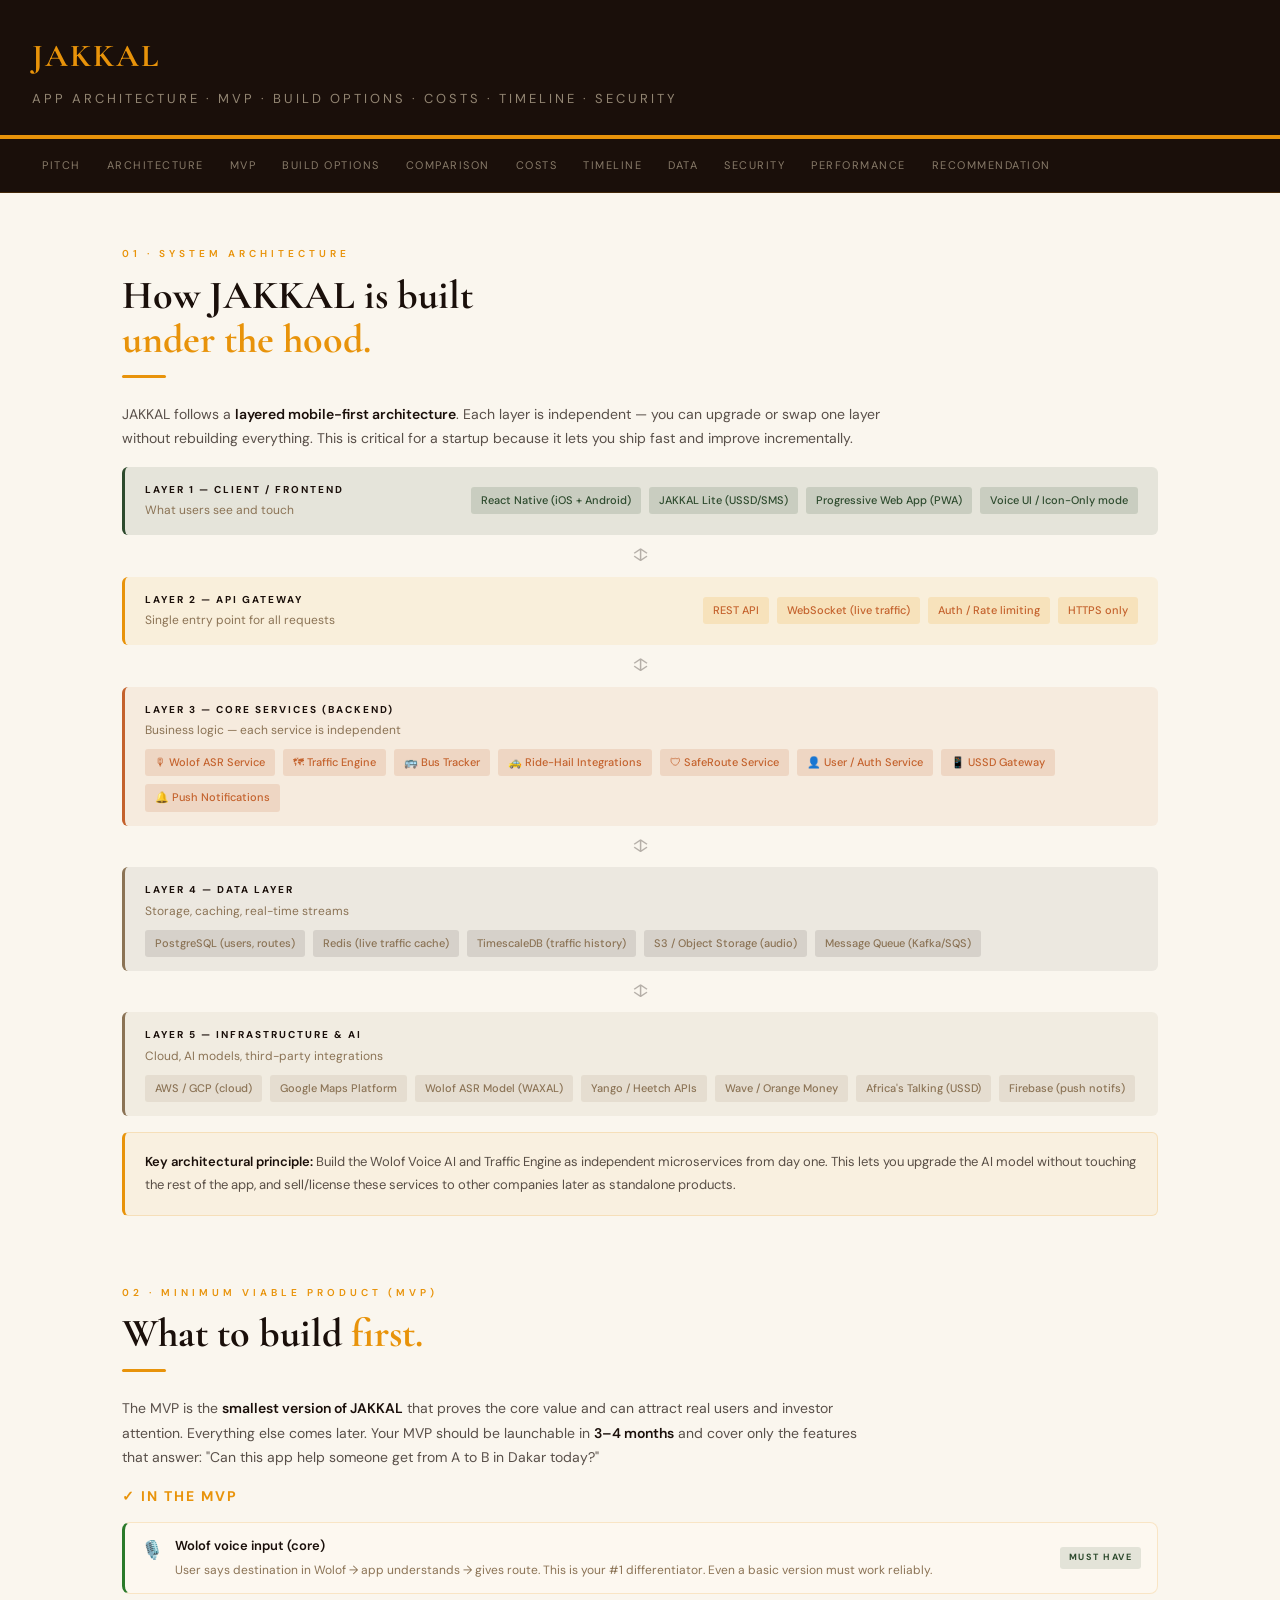
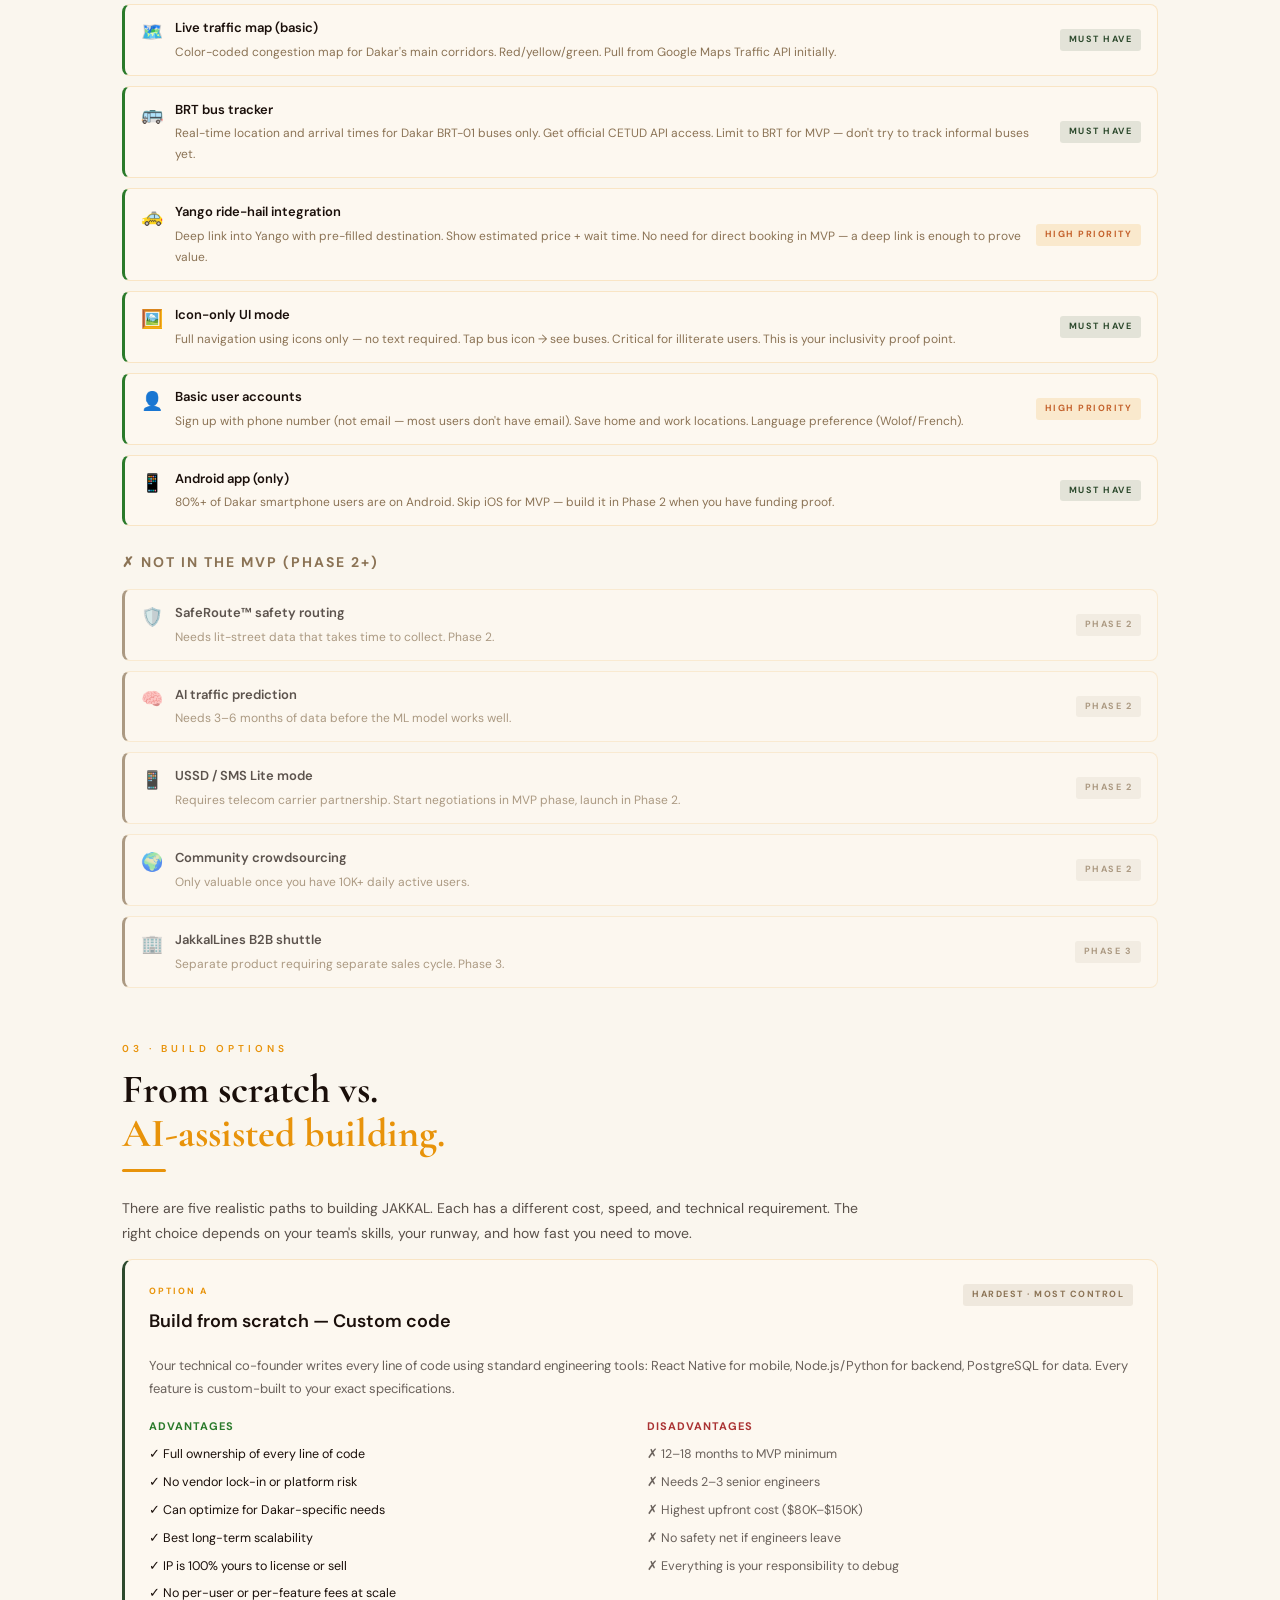
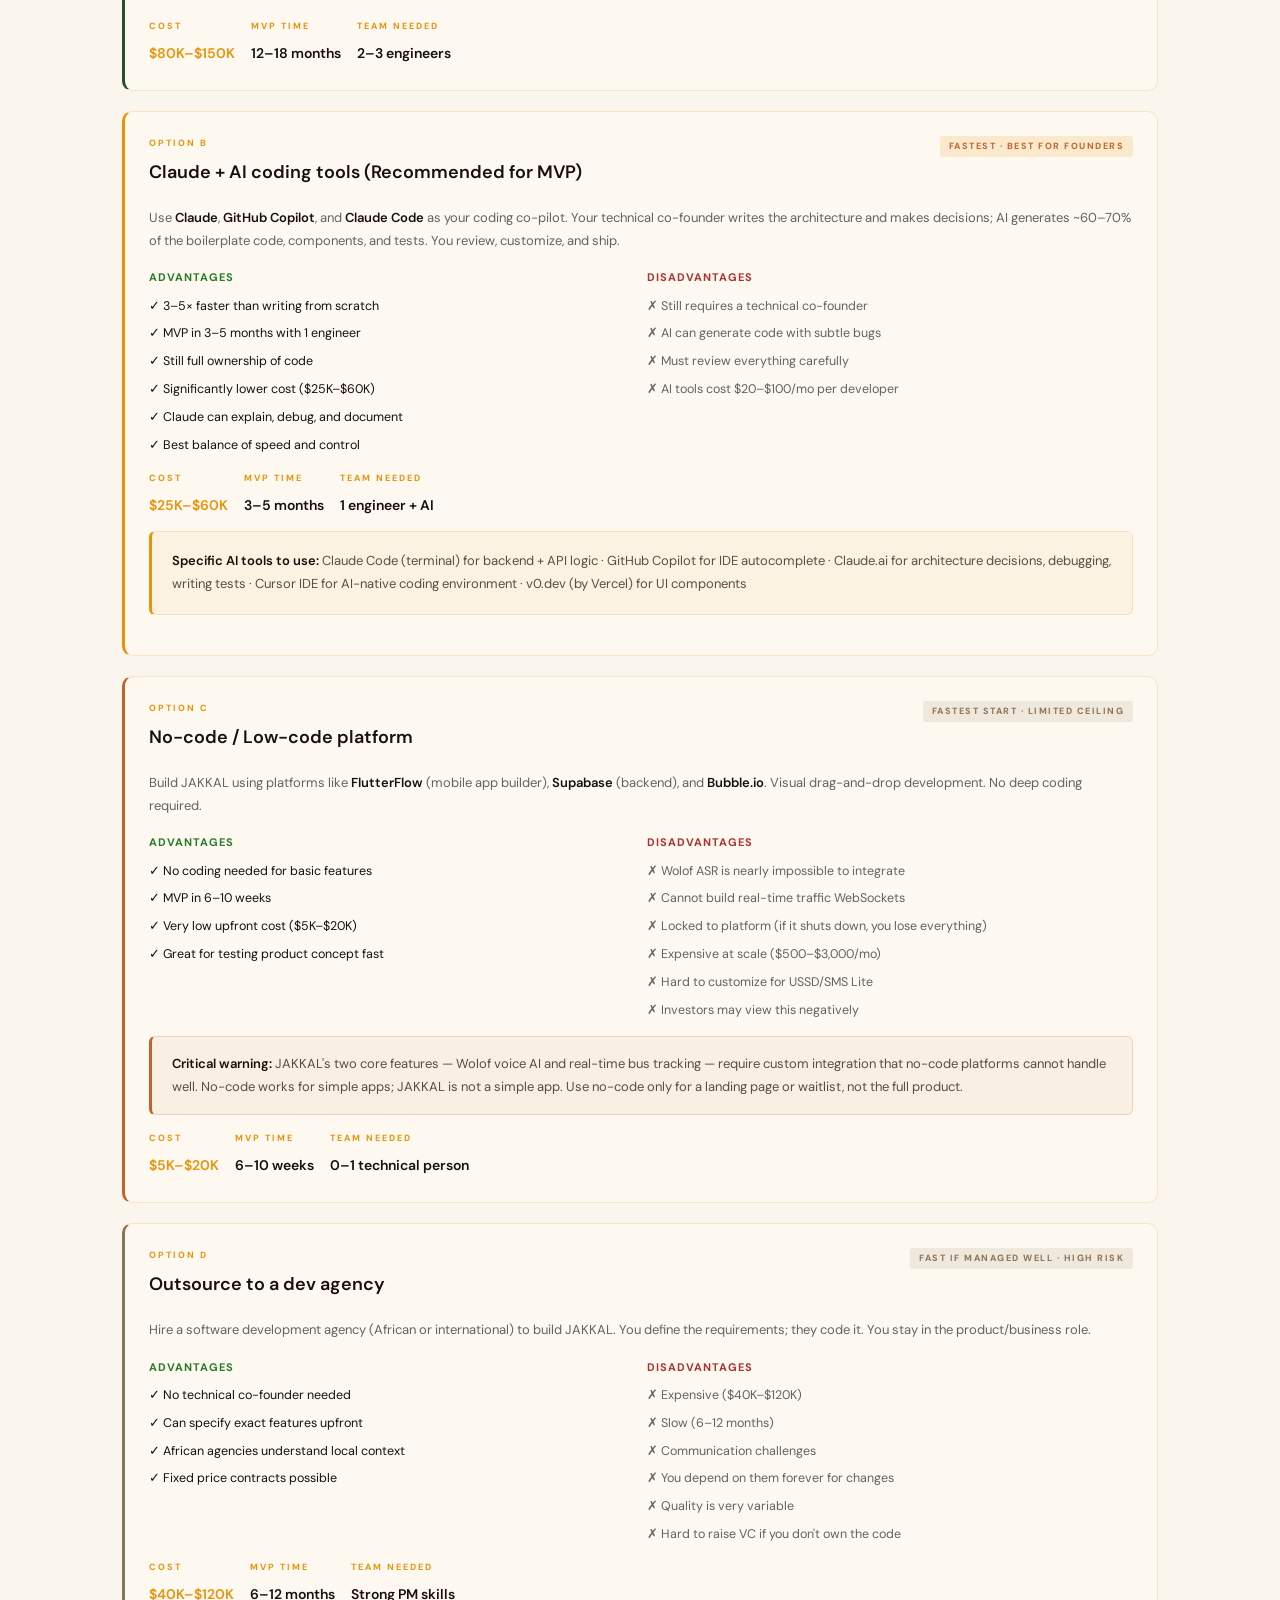
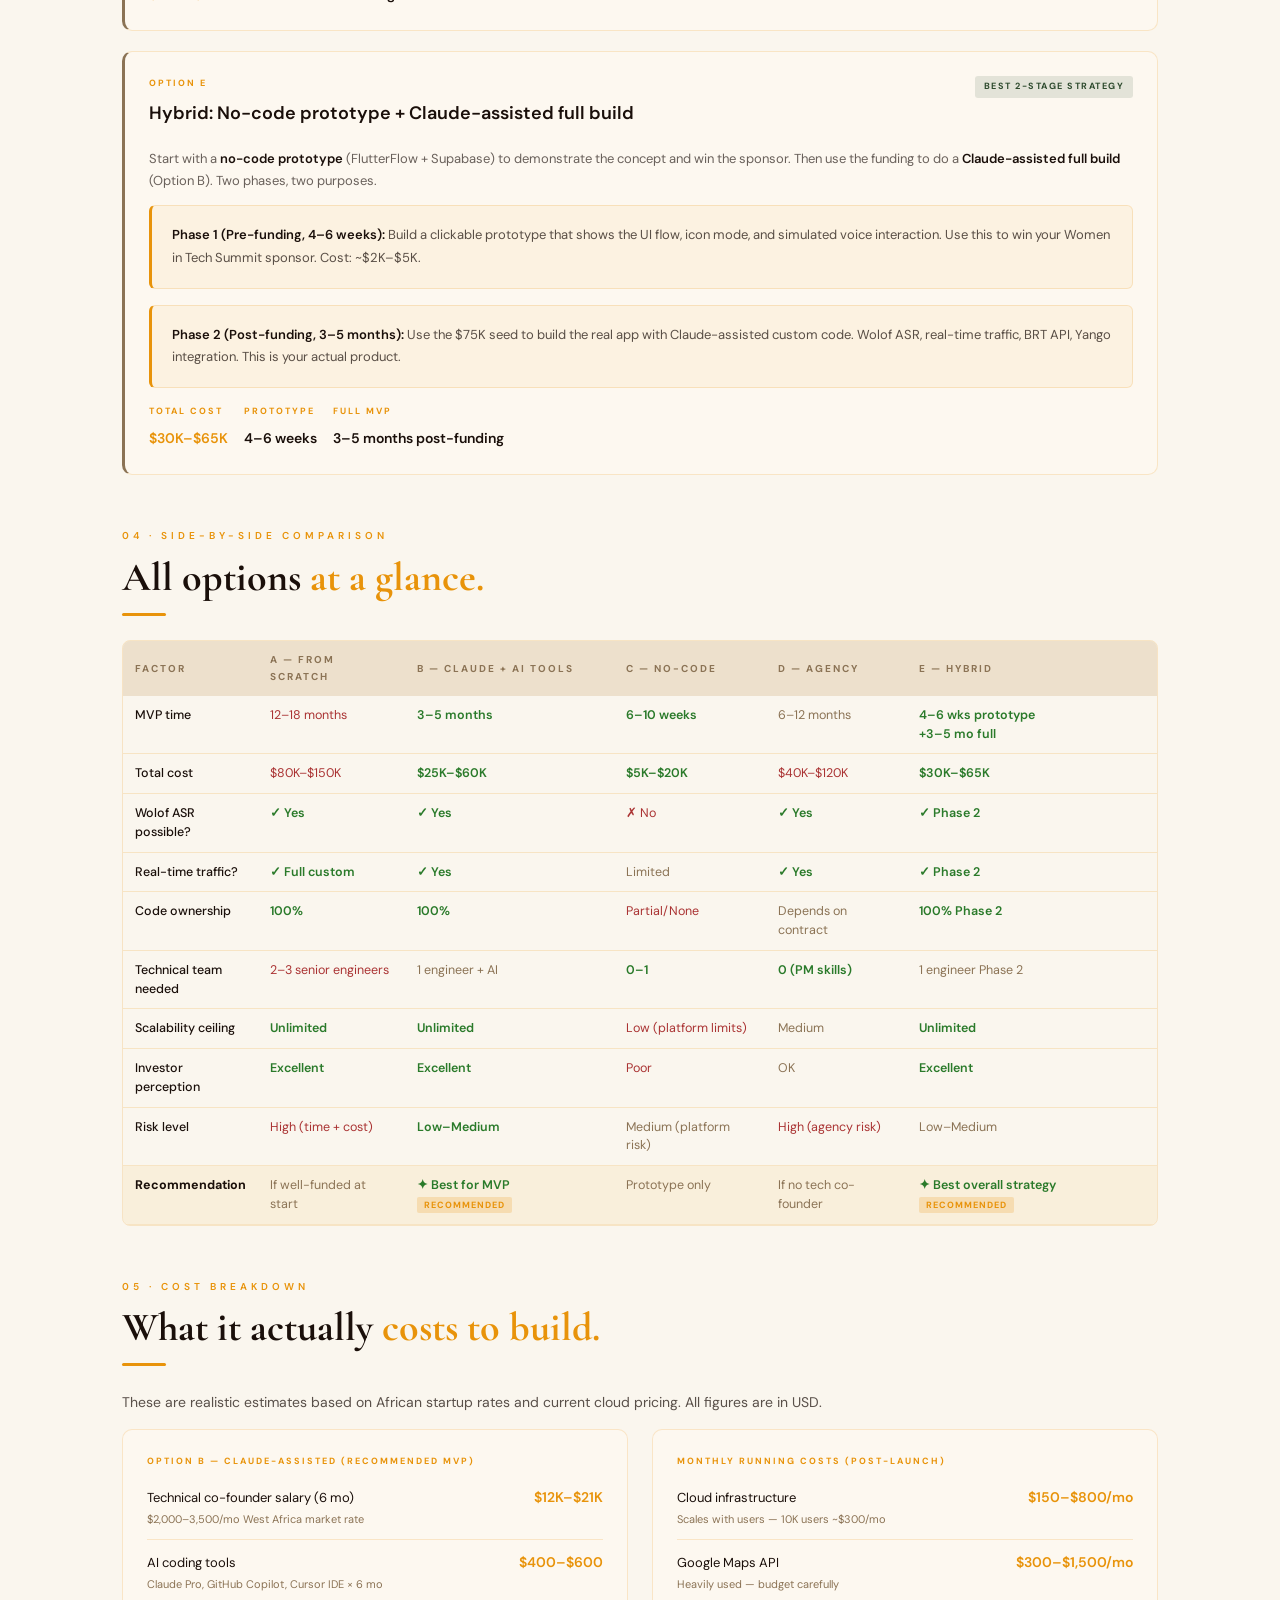
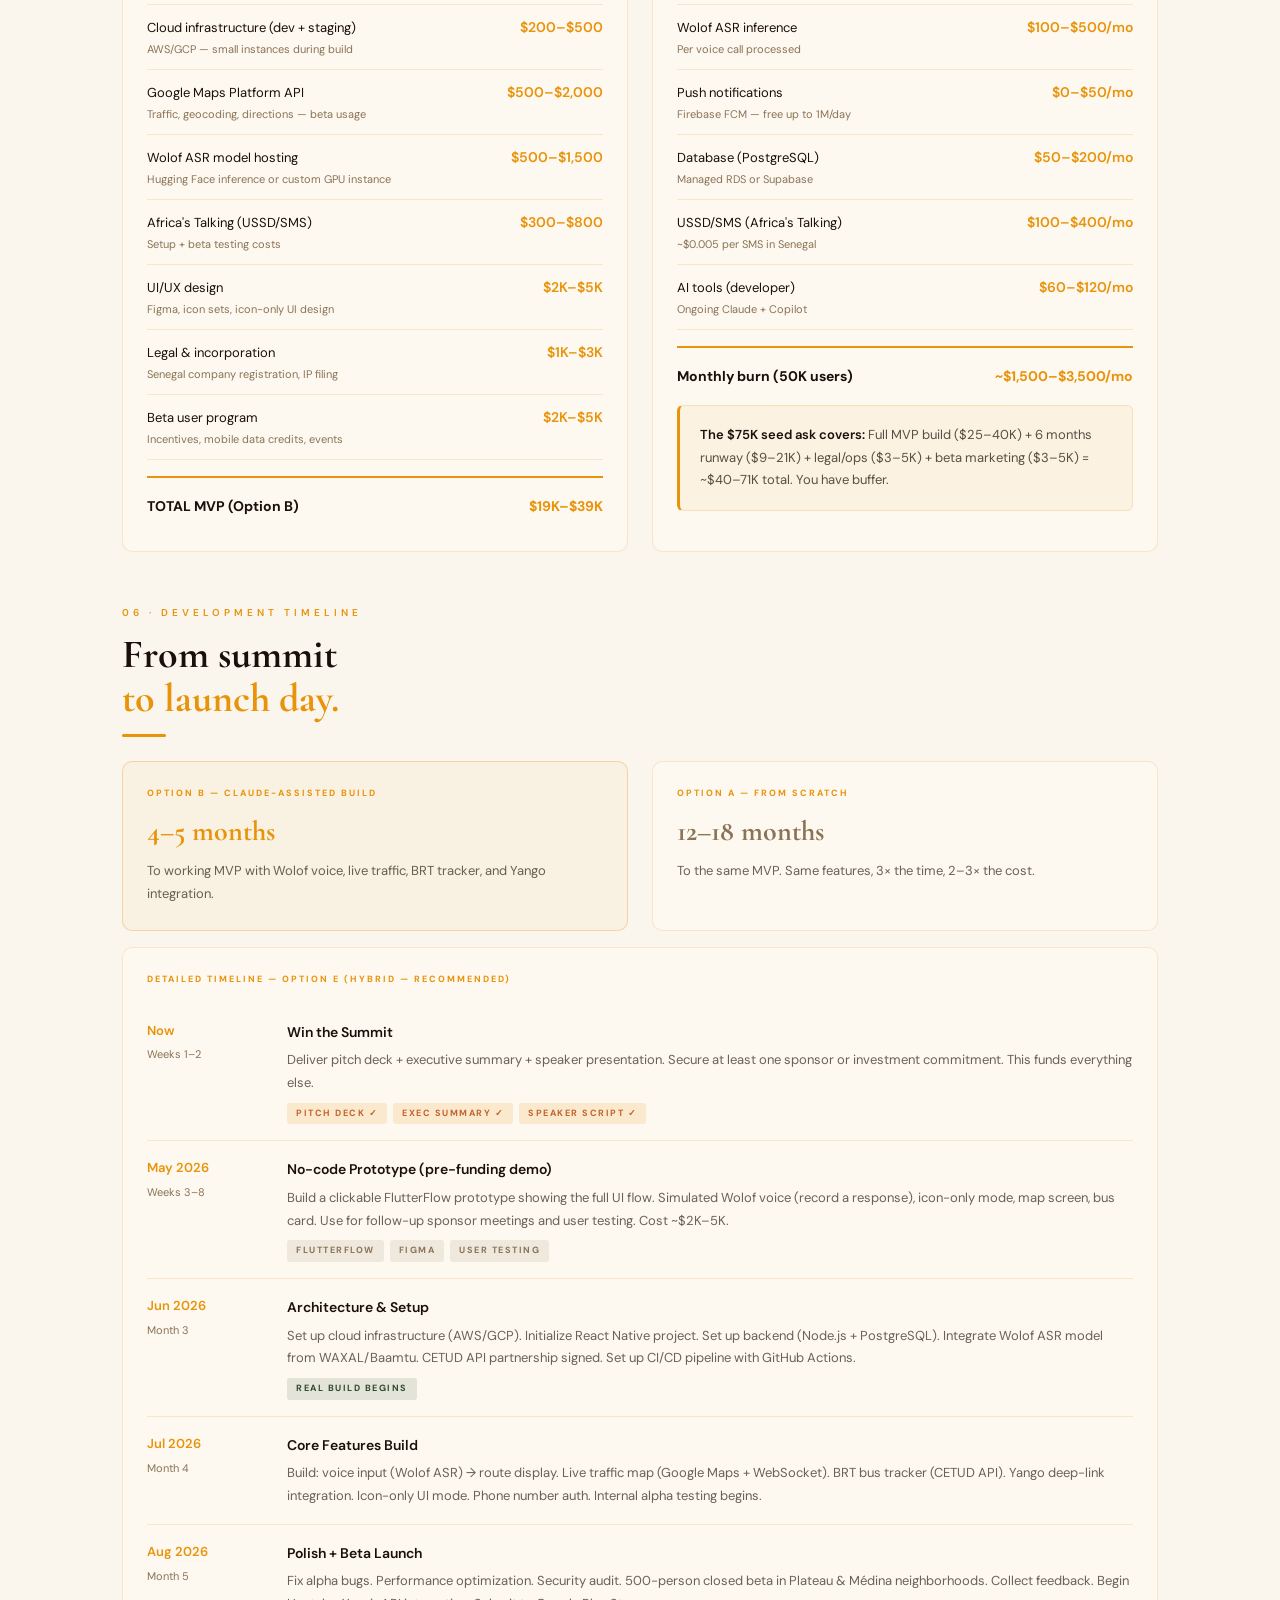
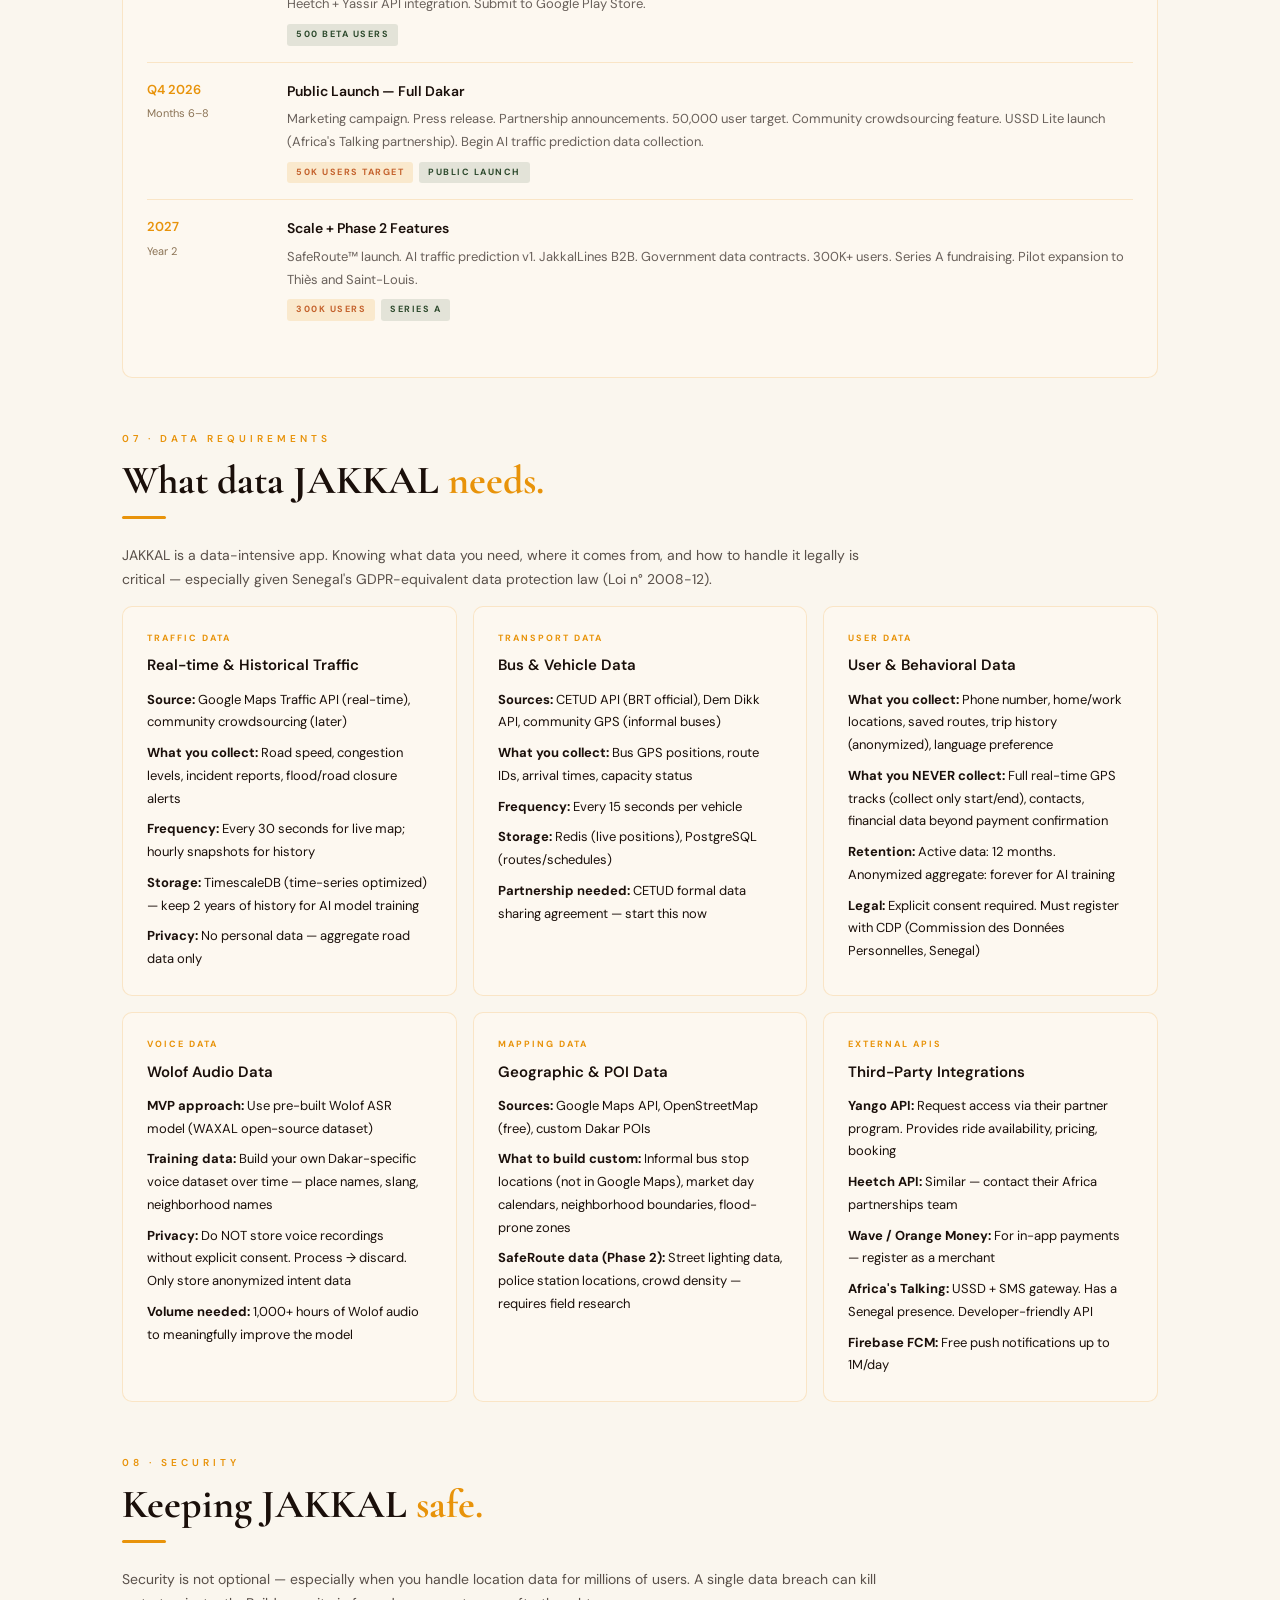
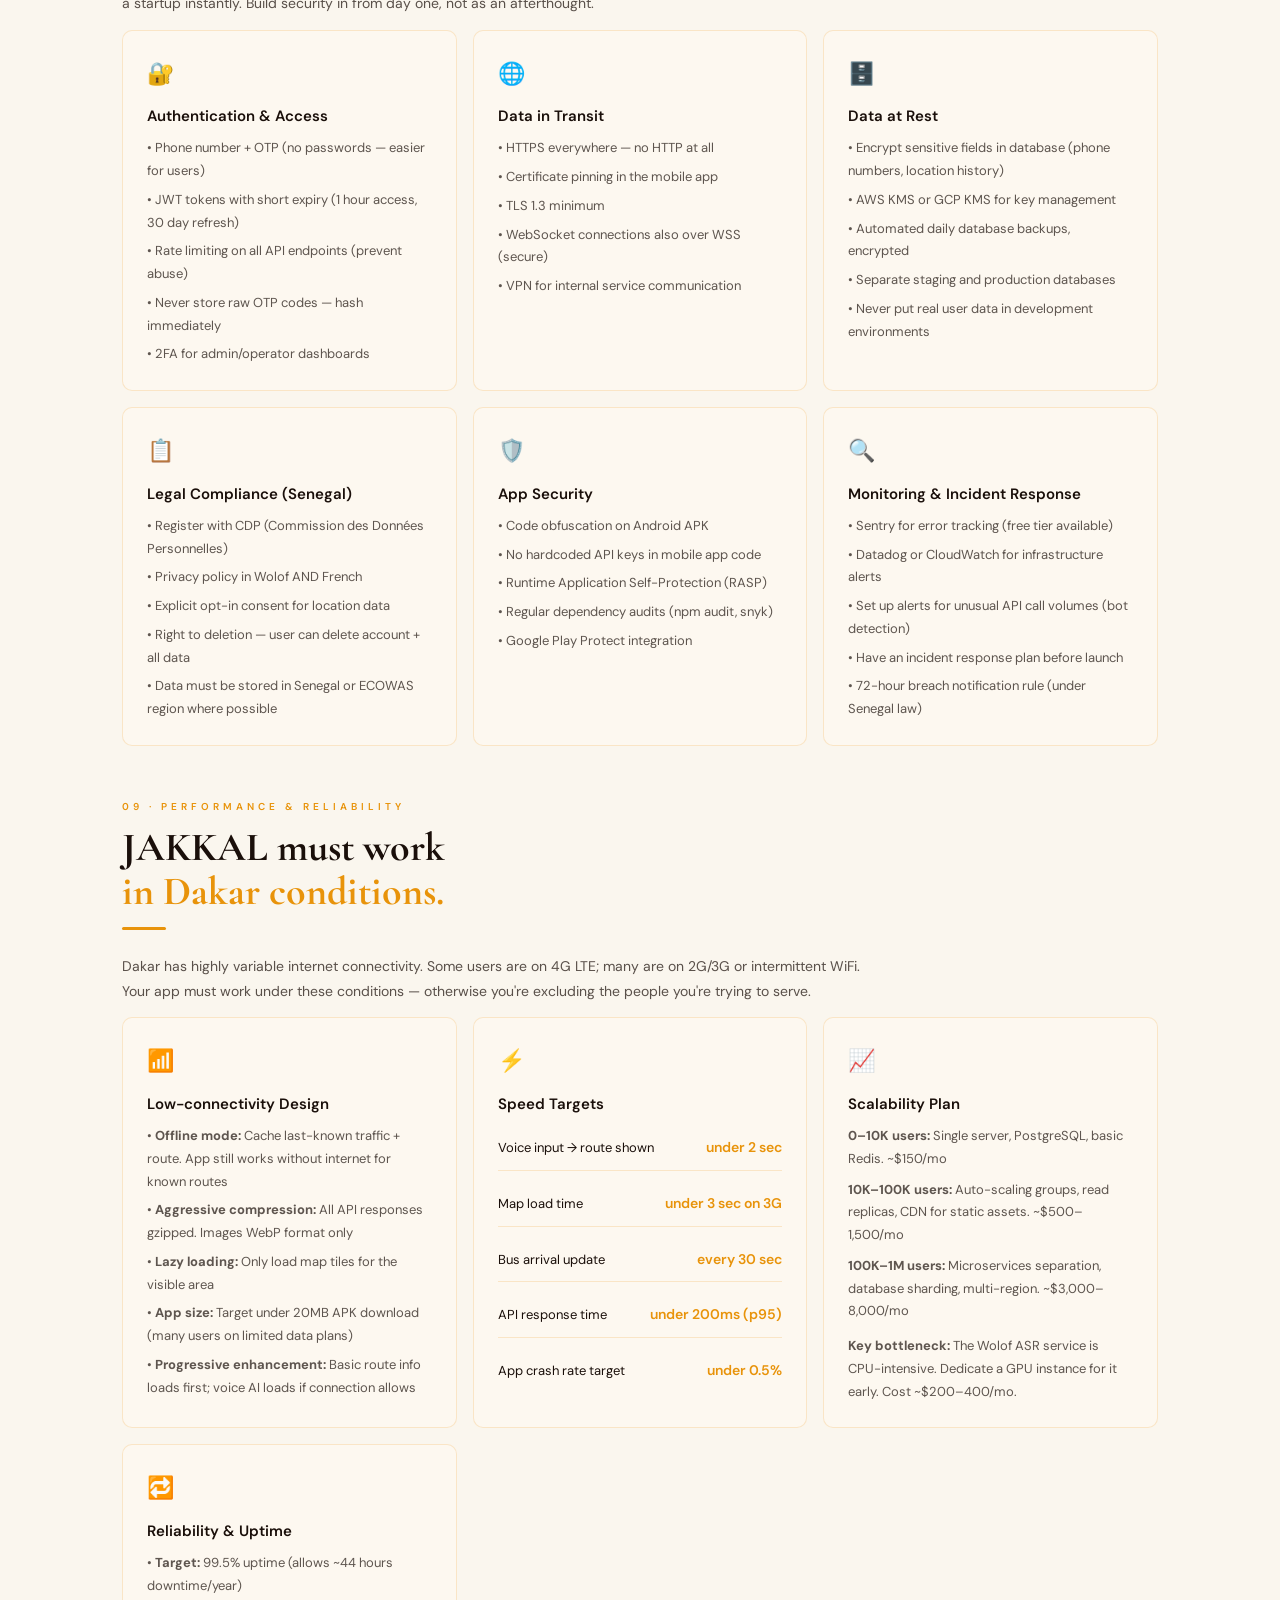
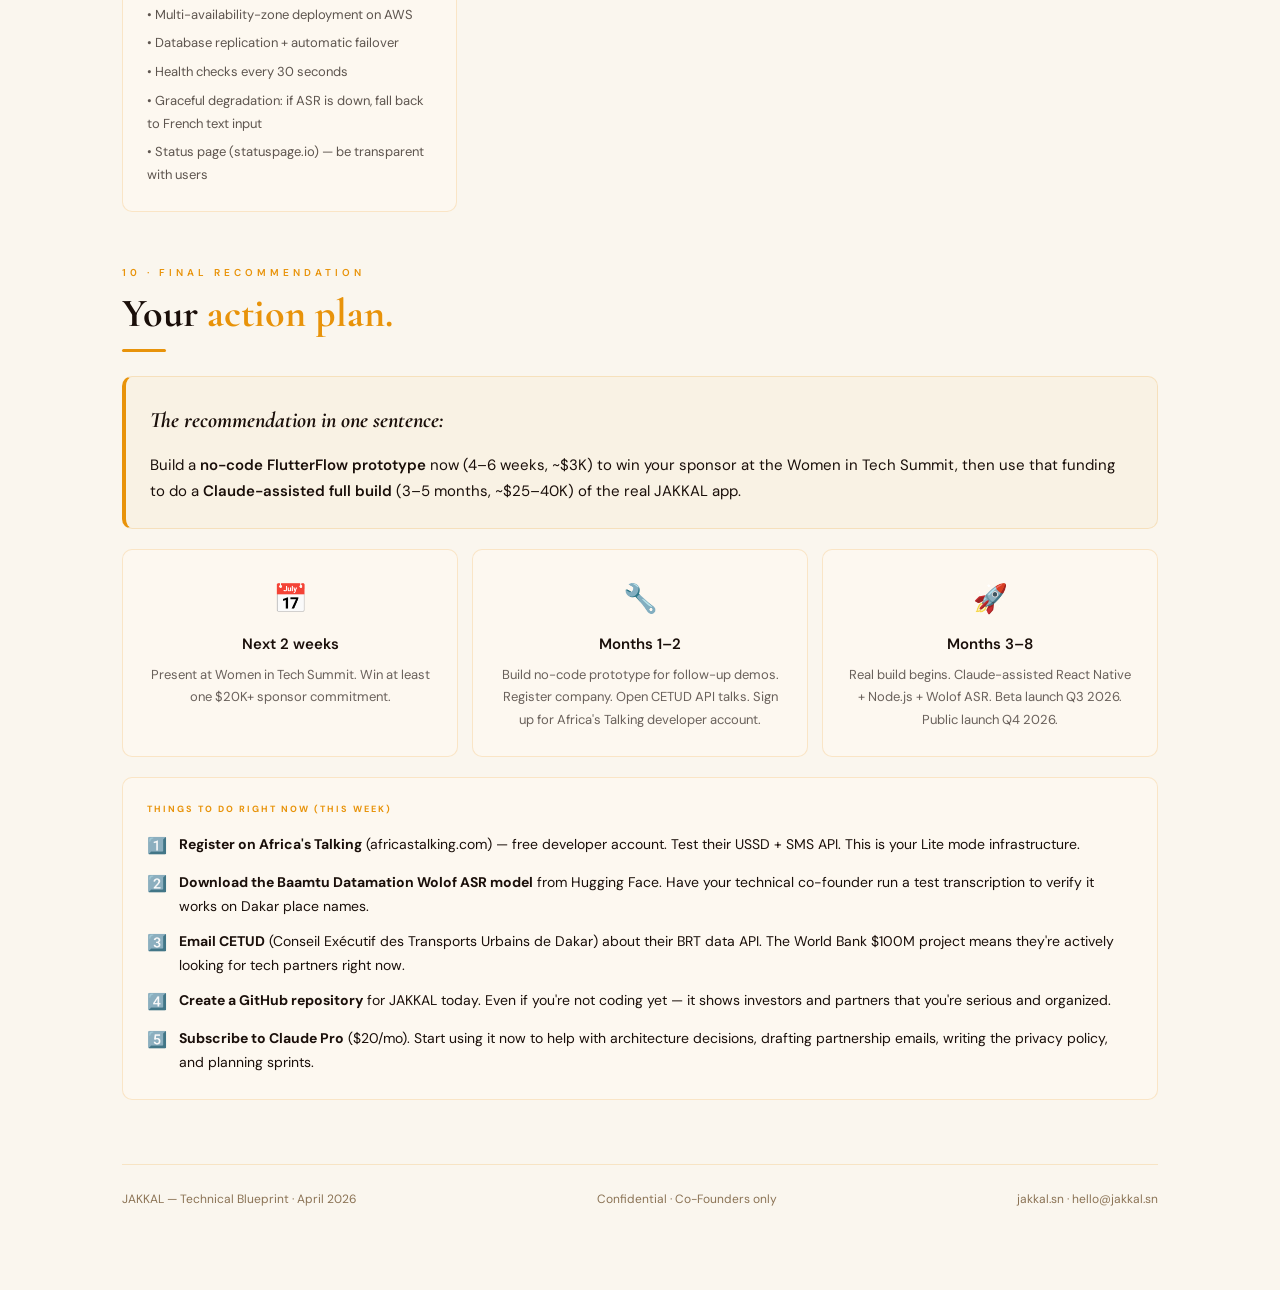
==== commit e2fb8785: "updates files" ====
--- a/index.html
+++ b/index.html
@@ -1,1568 +1,1095 @@
 <!DOCTYPE html>
 <html lang="en">
 <head>
-<meta charset="UTF-8">
-<meta name="viewport" content="width=device-width, initial-scale=1.0">
-<title>JAKKAL — Investor & Sponsor Pitch Deck</title>
-<link href="https://fonts.googleapis.com/css2?family=Space+Grotesk:wght@300;400;500;600;700&family=Playfair+Display:ital,wght@0,700;0,900;1,700&family=Sora:wght@300;400;600;800&display=swap" rel="stylesheet">
+<meta charset="UTF-8"/>
+<meta name="viewport" content="width=device-width, initial-scale=1.0"/>
+<title>JAKKAL — App Architecture & Build Guide</title>
+<link href="https://fonts.googleapis.com/css2?family=Cormorant+Garamond:ital,wght@0,600;0,700;1,600&family=DM+Sans:wght@300;400;500;600&display=swap" rel="stylesheet"/>
 <style>
-  :root {
-    --saffron: #E8930A;
-    --earth: #C4622D;
-    --deep: #1A0F0A;
-    --sand: #F5E6C8;
-    --muted: #8B7355;
-    --forest: #2D4A2D;
-    --accent: #FF6B35;
-    --white: #FDF8F0;
-  }
-
-  * { margin: 0; padding: 0; box-sizing: border-box; }
-
-  html { scroll-behavior: smooth; }
-
-  body {
-    background: var(--deep);
-    color: var(--sand);
-    font-family: 'Sora', sans-serif;
-    overflow-x: hidden;
-  }
-
-  /* SLIDE LAYOUT */
-  .slide {
-    min-height: 100vh;
-    width: 100%;
-    padding: 60px 40px;
-    display: flex;
-    flex-direction: column;
-    justify-content: center;
-    position: relative;
-    overflow: hidden;
-  }
-
-  .slide + .slide {
-    border-top: 1px solid rgba(232,147,10,0.2);
-  }
-
-  /* BACKGROUNDS */
-  .bg-dark { background: var(--deep); }
-  .bg-sand { background: var(--sand); color: var(--deep); }
-  .bg-earth { background: var(--earth); color: var(--white); }
-  .bg-forest { background: var(--forest); color: var(--sand); }
-  .bg-saffron { background: var(--saffron); color: var(--deep); }
-
-  /* DECORATIVE */
-  .grain {
-    position: fixed;
-    inset: 0;
-    pointer-events: none;
-    opacity: 0.04;
-    background-image: url("data:image/svg+xml,%3Csvg viewBox='0 0 200 200' xmlns='http://www.w3.org/2000/svg'%3E%3Cfilter id='noise'%3E%3CfeTurbulence type='fractalNoise' baseFrequency='0.65' numOctaves='3' stitchTiles='stitch'/%3E%3C/filter%3E%3Crect width='100%25' height='100%25' filter='url(%23noise)'/%3E%3C/svg%3E");
-    background-size: 200px;
-    z-index: 9999;
-  }
-
-  .circle-deco {
-    position: absolute;
-    border-radius: 50%;
-    border: 1px solid rgba(232,147,10,0.15);
-    pointer-events: none;
-  }
-
-  /* TYPOGRAPHY */
-  .display {
-    font-family: 'Playfair Display', serif;
-    font-weight: 900;
-    line-height: 1;
-  }
-
-  .tag {
-    display: inline-block;
-    background: var(--saffron);
-    color: var(--deep);
-    font-size: 10px;
-    font-weight: 700;
-    letter-spacing: 3px;
-    text-transform: uppercase;
-    padding: 5px 14px;
-    border-radius: 2px;
-    margin-bottom: 20px;
-  }
-
-  .tag-outline {
-    display: inline-block;
-    border: 1px solid var(--saffron);
-    color: var(--saffron);
-    font-size: 10px;
-    font-weight: 700;
-    letter-spacing: 3px;
-    text-transform: uppercase;
-    padding: 5px 14px;
-    border-radius: 2px;
-    margin-bottom: 20px;
-  }
-
-  h1 { font-family: 'Playfair Display', serif; font-size: clamp(52px,10vw,110px); font-weight: 900; line-height: 0.9; }
-  h2 { font-family: 'Playfair Display', serif; font-size: clamp(32px,6vw,64px); font-weight: 700; line-height: 1.1; margin-bottom: 16px; }
-  h3 { font-family: 'Sora', sans-serif; font-size: clamp(18px,3vw,26px); font-weight: 600; margin-bottom: 10px; }
-
-  p { font-size: 15px; line-height: 1.8; opacity: 0.85; max-width: 680px; }
-  p.large { font-size: 18px; line-height: 1.7; }
-
-  .gold { color: var(--saffron); }
-  .accent-text { color: var(--accent); }
-
-  /* HERO SLIDE */
-  .hero-logo {
-    font-family: 'Playfair Display', serif;
-    font-size: clamp(80px,18vw,200px);
-    font-weight: 900;
-    color: var(--saffron);
-    line-height: 0.85;
-    letter-spacing: -4px;
-  }
-
-  .hero-tagline {
-    font-size: clamp(12px, 2vw, 16px);
-    letter-spacing: 6px;
-    text-transform: uppercase;
-    color: var(--muted);
-    margin-top: 20px;
-    font-weight: 300;
-  }
-
-  .hero-sub {
-    font-size: clamp(14px, 2.5vw, 20px);
-    font-weight: 300;
-    color: var(--sand);
-    margin-top: 12px;
-    opacity: 0.7;
-  }
-
-  /* STAT BLOCKS */
-  .stat-grid {
-    display: grid;
-    grid-template-columns: repeat(auto-fit, minmax(160px, 1fr));
-    gap: 2px;
-    margin-top: 40px;
-  }
-
-  .stat-block {
-    background: rgba(232,147,10,0.08);
-    border: 1px solid rgba(232,147,10,0.2);
-    padding: 28px 24px;
-  }
-
-  .stat-block .number {
-    font-family: 'Playfair Display', serif;
-    font-size: clamp(36px, 6vw, 64px);
-    font-weight: 900;
-    color: var(--saffron);
-    line-height: 1;
-  }
-
-  .stat-block .label {
-    font-size: 11px;
-    letter-spacing: 2px;
-    text-transform: uppercase;
-    opacity: 0.6;
-    margin-top: 8px;
-    line-height: 1.4;
-  }
-
-  /* FEATURE CARDS */
-  .feature-grid {
-    display: grid;
-    grid-template-columns: repeat(auto-fit, minmax(220px, 1fr));
-    gap: 16px;
-    margin-top: 32px;
-  }
-
-  .feature-card {
-    background: rgba(255,255,255,0.04);
-    border: 1px solid rgba(232,147,10,0.2);
-    border-radius: 8px;
-    padding: 28px 24px;
-    position: relative;
-    overflow: hidden;
-    transition: all 0.3s ease;
-  }
-
-  .feature-card:hover {
-    background: rgba(232,147,10,0.08);
-    border-color: var(--saffron);
-    transform: translateY(-3px);
-  }
-
-  .feature-card .icon {
-    font-size: 32px;
-    margin-bottom: 14px;
-    display: block;
-  }
-
-  .feature-card h3 {
-    font-size: 15px;
-    font-weight: 600;
-    margin-bottom: 8px;
-    color: var(--sand);
-  }
-
-  .feature-card p {
-    font-size: 13px;
-    opacity: 0.65;
-    line-height: 1.6;
-  }
-
-  .feature-card .badge {
-    position: absolute;
-    top: 14px;
-    right: 14px;
-    background: var(--saffron);
-    color: var(--deep);
-    font-size: 9px;
-    font-weight: 700;
-    letter-spacing: 1px;
-    text-transform: uppercase;
-    padding: 3px 8px;
-    border-radius: 2px;
-  }
-
-  /* COMPARISON TABLE */
-  .comparison-wrap {
-    margin-top: 32px;
-    overflow-x: auto;
-  }
-
-  table {
-    width: 100%;
-    border-collapse: collapse;
-    font-size: 13px;
-    min-width: 600px;
-  }
-
-  thead tr {
-    background: var(--saffron);
-    color: var(--deep);
-  }
-
-  thead th {
-    padding: 14px 18px;
-    text-align: left;
-    font-weight: 700;
-    letter-spacing: 1px;
-    text-transform: uppercase;
-    font-size: 11px;
-  }
-
-  tbody tr {
-    border-bottom: 1px solid rgba(232,147,10,0.12);
-  }
-
-  tbody tr:nth-child(even) { background: rgba(232,147,10,0.04); }
-
-  tbody td {
-    padding: 14px 18px;
-    vertical-align: top;
-    line-height: 1.6;
-  }
-
-  .check { color: #4CAF50; font-weight: 700; }
-  .cross { color: #f44336; }
-  .partial { color: var(--saffron); }
-
-  /* ROADMAP */
-  .roadmap {
-    display: grid;
-    grid-template-columns: repeat(auto-fit, minmax(200px, 1fr));
-    gap: 0;
-    margin-top: 36px;
-    position: relative;
-  }
-
-  .phase {
-    padding: 28px 24px;
-    border-left: 3px solid rgba(232,147,10,0.2);
-    position: relative;
-  }
-
-  .phase.active { border-left-color: var(--saffron); }
-
-  .phase-num {
-    font-family: 'Playfair Display', serif;
-    font-size: 48px;
-    font-weight: 900;
-    color: rgba(232,147,10,0.15);
-    line-height: 1;
-    margin-bottom: 4px;
-  }
-
-  .phase.active .phase-num { color: var(--saffron); }
-
-  .phase-label {
-    font-size: 9px;
-    letter-spacing: 3px;
-    text-transform: uppercase;
-    color: var(--saffron);
-    margin-bottom: 12px;
-    font-weight: 600;
-  }
-
-  .phase h3 { font-size: 15px; margin-bottom: 10px; }
-
-  .phase ul {
-    list-style: none;
-    font-size: 12px;
-    opacity: 0.7;
-    line-height: 2;
-  }
-
-  .phase ul li::before { content: "→ "; color: var(--saffron); }
-
-  /* ASK SECTION */
-  .ask-grid {
-    display: grid;
-    grid-template-columns: repeat(auto-fit, minmax(200px, 1fr));
-    gap: 2px;
-    margin-top: 32px;
-  }
-
-  .ask-item {
-    background: rgba(255,255,255,0.04);
-    border: 1px solid rgba(232,147,10,0.3);
-    padding: 32px 28px;
-    text-align: center;
-  }
-
-  .ask-item .ask-num {
-    font-family: 'Playfair Display', serif;
-    font-size: 48px;
-    font-weight: 900;
-    color: var(--saffron);
-    line-height: 1;
-  }
-
-  .ask-item .ask-desc {
-    font-size: 12px;
-    margin-top: 8px;
-    opacity: 0.65;
-    letter-spacing: 1px;
-    text-transform: uppercase;
-  }
-
-  /* TEAM */
-  .team-grid {
-    display: grid;
-    grid-template-columns: repeat(auto-fit, minmax(200px, 1fr));
-    gap: 24px;
-    margin-top: 32px;
-  }
-
-  .team-card {
-    background: rgba(255,255,255,0.04);
-    border: 1px solid rgba(232,147,10,0.2);
-    border-radius: 8px;
-    padding: 32px 24px;
-    text-align: center;
-  }
-
-  .team-avatar {
-    width: 72px;
-    height: 72px;
-    border-radius: 50%;
-    background: linear-gradient(135deg, var(--saffron), var(--earth));
-    margin: 0 auto 16px;
-    display: flex;
-    align-items: center;
-    justify-content: center;
-    font-family: 'Playfair Display', serif;
-    font-size: 28px;
-    font-weight: 900;
-    color: var(--deep);
-  }
-
-  .team-name { font-weight: 600; font-size: 16px; margin-bottom: 6px; }
-  .team-role { font-size: 12px; color: var(--saffron); letter-spacing: 1px; text-transform: uppercase; margin-bottom: 12px; }
-  .team-bio { font-size: 12px; opacity: 0.6; line-height: 1.6; }
-
-  /* QUOTE / HIGHLIGHT */
-  .big-quote {
-    font-family: 'Playfair Display', serif;
-    font-size: clamp(22px, 4vw, 40px);
-    font-weight: 700;
-    font-style: italic;
-    line-height: 1.35;
-    color: var(--sand);
-    border-left: 4px solid var(--saffron);
-    padding-left: 28px;
-    margin: 32px 0;
-    max-width: 800px;
-  }
-
-  /* LOGO MARK */
-  .logo-mark {
-    display: inline-flex;
-    align-items: center;
-    gap: 12px;
-    margin-bottom: 32px;
-  }
-
-  .logo-mark .wordmark {
-    font-family: 'Playfair Display', serif;
-    font-size: 22px;
-    font-weight: 900;
-    color: var(--saffron);
-    letter-spacing: 2px;
-  }
-
-  .logo-mark .dot {
-    width: 8px;
-    height: 8px;
-    background: var(--saffron);
-    border-radius: 50%;
-  }
-
-  /* DIVIDER */
-  .divider {
-    width: 60px;
-    height: 3px;
-    background: var(--saffron);
-    margin: 20px 0;
-  }
-
-  /* FOOTER NAV */
-  .slide-footer {
-    position: absolute;
-    bottom: 28px;
-    right: 40px;
-    font-size: 11px;
-    letter-spacing: 2px;
-    text-transform: uppercase;
-    opacity: 0.3;
-  }
-
-  /* TWO COLUMN */
-  .two-col {
-    display: grid;
-    grid-template-columns: 1fr 1fr;
-    gap: 48px;
-    align-items: start;
-  }
-
-  @media(max-width: 700px) {
-    .two-col { grid-template-columns: 1fr; }
-    .slide { padding: 40px 24px; }
-  }
-
-  /* ANIMATION */
-  @keyframes fadeUp {
-    from { opacity: 0; transform: translateY(30px); }
-    to { opacity: 1; transform: translateY(0); }
-  }
-
-  .slide > * {
-    animation: fadeUp 0.6s ease both;
-  }
-
-  .slide > *:nth-child(2) { animation-delay: 0.1s; }
-  .slide > *:nth-child(3) { animation-delay: 0.2s; }
-  .slide > *:nth-child(4) { animation-delay: 0.3s; }
-  .slide > *:nth-child(5) { animation-delay: 0.4s; }
-
-  /* SECTION LABEL */
-  .section-num {
-    font-size: 11px;
-    letter-spacing: 4px;
-    text-transform: uppercase;
-    color: var(--saffron);
-    font-weight: 600;
-    margin-bottom: 8px;
-  }
-
-  /* ICON STRIPE */
-  .icon-stripe {
-    display: flex;
-    gap: 32px;
-    flex-wrap: wrap;
-    margin-top: 32px;
-    align-items: center;
-  }
-
-  .icon-item {
-    display: flex;
-    flex-direction: column;
-    align-items: center;
-    gap: 8px;
-    font-size: 11px;
-    letter-spacing: 1px;
-    text-transform: uppercase;
-    opacity: 0.7;
-    text-align: center;
-  }
-
-  .icon-item .emoji { font-size: 28px; }
-
-  /* CTA BUTTON */
-  .cta-btn {
-    display: inline-block;
-    margin-top: 32px;
-    padding: 16px 40px;
-    background: var(--saffron);
-    color: var(--deep);
-    font-weight: 700;
-    font-size: 14px;
-    letter-spacing: 2px;
-    text-transform: uppercase;
-    text-decoration: none;
-    border-radius: 3px;
-    cursor: pointer;
-    transition: all 0.2s;
-  }
-
-  .cta-btn:hover { background: var(--accent); transform: translateY(-2px); }
-
-  /* HORIZONTAL LINE */
-  hr.thin {
-    border: none;
-    border-top: 1px solid rgba(232,147,10,0.2);
-    margin: 28px 0;
-  }
-
-  /* WAVE SEPARATOR */
-  .wave-sep {
-    width: 100%;
-    height: 2px;
-    background: linear-gradient(90deg, transparent, var(--saffron), transparent);
-    margin: 0;
-  }
-
-  /* PROBLEM VISUAL */
-  .problem-visual {
-    display: flex;
-    flex-direction: column;
-    gap: 12px;
-    margin-top: 24px;
-  }
-
-  .problem-bar {
-    display: flex;
-    align-items: center;
-    gap: 16px;
-  }
-
-  .problem-bar .bar-label {
-    font-size: 12px;
-    opacity: 0.7;
-    min-width: 180px;
-    text-align: right;
-  }
-
-  .problem-bar .bar-fill {
-    height: 28px;
-    background: linear-gradient(90deg, var(--saffron), var(--accent));
-    border-radius: 2px;
-    display: flex;
-    align-items: center;
-    padding-left: 12px;
-    font-size: 12px;
-    font-weight: 700;
-    color: var(--deep);
-    min-width: 60px;
-  }
-
-  /* SCROLL INDICATOR */
-  .scroll-hint {
-    position: absolute;
-    bottom: 32px;
-    left: 50%;
-    transform: translateX(-50%);
-    font-size: 11px;
-    letter-spacing: 3px;
-    text-transform: uppercase;
-    opacity: 0.3;
-    animation: bounce 2s infinite;
-  }
-
-  @keyframes bounce {
-    0%, 100% { transform: translateX(-50%) translateY(0); }
-    50% { transform: translateX(-50%) translateY(8px); }
-  }
-
-  /* COLOR SWATCH */
-  .swatch-row {
-    display: flex;
-    gap: 16px;
-    flex-wrap: wrap;
-    margin-top: 28px;
-  }
-
-  .swatch {
-    width: 80px;
-    height: 80px;
-    border-radius: 8px;
-    display: flex;
-    flex-direction: column;
-    align-items: center;
-    justify-content: flex-end;
-    padding-bottom: 10px;
-    font-size: 10px;
-    font-weight: 600;
-    letter-spacing: 1px;
-  }
-
-  /* APP MOCKUP */
-  .mockup-phone {
-    width: 220px;
-    height: 400px;
-    background: #111;
-    border-radius: 32px;
-    border: 6px solid rgba(255,255,255,0.1);
-    overflow: hidden;
-    position: relative;
-    flex-shrink: 0;
-    box-shadow: 0 40px 80px rgba(0,0,0,0.6);
-  }
-
-  .mockup-screen {
-    background: linear-gradient(160deg, #1a0f0a 0%, #2d1a0e 100%);
-    width: 100%;
-    height: 100%;
-    padding: 20px 14px;
-    display: flex;
-    flex-direction: column;
-    gap: 10px;
-  }
-
-  .mockup-header {
-    display: flex;
-    justify-content: space-between;
-    align-items: center;
-    margin-bottom: 4px;
-  }
-
-  .mockup-app-name {
-    color: var(--saffron);
-    font-family: 'Playfair Display', serif;
-    font-weight: 900;
-    font-size: 22px;
-  }
-
-  .mockup-mic {
-    width: 36px;
-    height: 36px;
-    background: var(--saffron);
-    border-radius: 50%;
-    display: flex;
-    align-items: center;
-    justify-content: center;
-    font-size: 16px;
-  }
-
-  .mockup-map-area {
-    background: rgba(45,74,45,0.4);
-    border-radius: 12px;
-    height: 120px;
-    display: flex;
-    align-items: center;
-    justify-content: center;
-    font-size: 24px;
-    border: 1px solid rgba(45,74,45,0.6);
-    position: relative;
-    overflow: hidden;
-  }
-
-  .map-dot {
-    position: absolute;
-    width: 8px;
-    height: 8px;
-    border-radius: 50%;
-    background: var(--saffron);
-  }
-
-  .map-dot.d1 { top: 30px; left: 40px; }
-  .map-dot.d2 { top: 60px; left: 90px; }
-  .map-dot.d3 { bottom: 25px; right: 50px; }
-
-  .map-line {
-    position: absolute;
-    height: 2px;
-    background: rgba(232,147,10,0.5);
-    transform-origin: left center;
-  }
-
-  .mockup-card {
-    background: rgba(255,255,255,0.06);
-    border-radius: 10px;
-    padding: 10px 12px;
-    font-size: 10px;
-    line-height: 1.5;
-    border: 1px solid rgba(232,147,10,0.2);
-  }
-
-  .mockup-card .card-title {
-    color: var(--saffron);
-    font-weight: 700;
-    font-size: 11px;
-    margin-bottom: 4px;
-  }
-
-  .mockup-btn {
-    background: var(--saffron);
-    color: var(--deep);
-    border-radius: 8px;
-    padding: 8px 12px;
-    font-size: 10px;
-    font-weight: 700;
-    text-align: center;
-    letter-spacing: 1px;
-    text-transform: uppercase;
-  }
-
-  .traffic-indicator {
-    display: flex;
-    gap: 4px;
-    align-items: center;
-    font-size: 10px;
-  }
-
-  .traffic-dot {
-    width: 10px;
-    height: 10px;
-    border-radius: 50%;
-  }
-
-  .traffic-dot.red { background: #ef4444; }
-  .traffic-dot.yellow { background: #f59e0b; }
-  .traffic-dot.green { background: #22c55e; }
-
-  .voice-wave {
-    display: flex;
-    gap: 3px;
-    align-items: center;
-    justify-content: center;
-    height: 20px;
-    margin-top: 4px;
-  }
-
-  .voice-bar {
-    width: 3px;
-    background: var(--saffron);
-    border-radius: 2px;
-    animation: voiceAnim 0.8s ease-in-out infinite alternate;
-  }
-
-  .voice-bar:nth-child(1) { height: 6px; animation-delay: 0s; }
-  .voice-bar:nth-child(2) { height: 14px; animation-delay: 0.1s; }
-  .voice-bar:nth-child(3) { height: 18px; animation-delay: 0.2s; }
-  .voice-bar:nth-child(4) { height: 10px; animation-delay: 0.3s; }
-  .voice-bar:nth-child(5) { height: 16px; animation-delay: 0.15s; }
-  .voice-bar:nth-child(6) { height: 8px; animation-delay: 0.05s; }
-
-  @keyframes voiceAnim {
-    from { transform: scaleY(1); }
-    to { transform: scaleY(0.3); }
-  }
-
-  /* SLIDE NUMBER */
-  .slide-num {
-    position: absolute;
-    top: 24px;
-    right: 40px;
-    font-size: 11px;
-    letter-spacing: 2px;
-    opacity: 0.2;
-    font-family: 'Playfair Display', serif;
-  }
-
-  /* INTRO ACCENT LINE */
-  .accent-line {
-    width: 100%;
-    height: 4px;
-    background: linear-gradient(90deg, var(--saffron), var(--accent), transparent);
-    margin-bottom: 60px;
-  }
-
-  /* BOLD TEXT */
-  strong { color: var(--saffron); font-weight: 600; }
-
-  /* PRINT */
-  @media print {
-    .slide { page-break-after: always; }
-  }
+:root {
+  --saffron:#E8930A; --earth:#C4622D; --deep:#1A0F0A; --forest:#2D4A2D;
+  --sand:#F5E6C8; --muted:#8B7355; --bg:#FAF6EE; --white:#FDF8F0;
+  --rule:rgba(232,147,10,0.18); --glass:rgba(232,147,10,0.06);
+  --font-d:'Cormorant Garamond',Georgia,serif; --font-ui:'DM Sans',sans-serif;
+}
+*{margin:0;padding:0;box-sizing:border-box;}
+body{background:var(--bg);color:var(--deep);font-family:var(--font-ui);font-size:14px;line-height:1.75;}
+a{color:var(--earth);text-decoration:none;}
+
+/* LAYOUT */
+.page{max-width:1100px;margin:0 auto;padding:0 32px 80px;}
+
+/* TOP HEADER */
+.top-header{background:var(--deep);color:var(--sand);padding:28px 32px 24px;margin-bottom:0;border-bottom:4px solid var(--saffron);}
+.top-header .brand{font-family:var(--font-d);font-size:32px;font-weight:700;color:var(--saffron);letter-spacing:2px;}
+.top-header .doc-title{font-size:13px;opacity:.55;letter-spacing:3px;text-transform:uppercase;margin-top:4px;}
+
+/* SECTION NAV */
+.section-nav{background:var(--deep);color:var(--sand);padding:12px 32px;display:flex;gap:6px;flex-wrap:wrap;border-bottom:1px solid rgba(232,147,10,.2);position:sticky;top:0;z-index:100;}
+.section-nav a{font-size:11px;letter-spacing:1.5px;text-transform:uppercase;color:rgba(245,230,200,.5);padding:5px 10px;border-radius:3px;transition:all .2s;}
+.section-nav a:hover{background:rgba(232,147,10,.15);color:var(--saffron);}
+
+/* SECTIONS */
+.section{padding:52px 0 0;}
+.section-id{font-size:10px;letter-spacing:4px;text-transform:uppercase;color:var(--saffron);font-weight:600;margin-bottom:10px;}
+.section h2{font-family:var(--font-d);font-size:clamp(26px,4vw,40px);font-weight:700;line-height:1.1;margin-bottom:14px;}
+.divider{width:44px;height:3px;background:var(--saffron);border-radius:2px;margin-bottom:24px;}
+.section p{max-width:760px;color:rgba(26,15,10,.72);margin-bottom:14px;}
+.section p strong{color:var(--deep);font-weight:600;}
+
+/* CARDS */
+.card{background:var(--white);border:1px solid var(--rule);border-radius:10px;padding:24px;}
+.card-grid{display:grid;gap:16px;}
+.card-grid-2{grid-template-columns:repeat(auto-fit,minmax(260px,1fr));}
+.card-grid-3{grid-template-columns:repeat(auto-fit,minmax(200px,1fr));}
+.card-grid-4{grid-template-columns:repeat(auto-fit,minmax(180px,1fr));}
+.card h3{font-size:15px;font-weight:600;margin-bottom:6px;color:var(--deep);}
+.card p{font-size:13px;color:rgba(26,15,10,.65);max-width:100%;margin-bottom:0;}
+.card-icon{font-size:22px;margin-bottom:10px;}
+.card-label{font-size:9px;letter-spacing:2px;text-transform:uppercase;color:var(--saffron);font-weight:700;margin-bottom:6px;}
+
+/* TAG/BADGE */
+.badge{display:inline-block;font-size:9px;font-weight:700;letter-spacing:1.5px;text-transform:uppercase;padding:3px 9px;border-radius:3px;}
+.badge-saffron{background:rgba(232,147,10,.15);color:var(--earth);}
+.badge-green{background:rgba(45,74,45,.12);color:var(--forest);}
+.badge-red{background:rgba(196,98,45,.12);color:var(--earth);}
+.badge-muted{background:rgba(139,115,85,.12);color:var(--muted);}
+
+/* COMPARISON TABLE */
+.tbl-wrap{overflow-x:auto;border-radius:8px;border:1px solid var(--rule);}
+table{width:100%;border-collapse:collapse;font-size:13px;min-width:600px;}
+thead tr{background:rgba(232,147,10,.1);}
+thead th{padding:12px 14px;text-align:left;font-size:10px;font-weight:700;letter-spacing:2px;text-transform:uppercase;color:var(--saffron);}
+tbody tr{border-bottom:1px solid rgba(232,147,10,.07);}
+tbody tr:hover{background:rgba(232,147,10,.03);}
+tbody td{padding:11px 14px;vertical-align:top;color:rgba(26,15,10,.72);line-height:1.55;}
+tbody td:first-child{font-weight:500;color:var(--deep);}
+.pro{color:#2a7a2a;font-weight:600;}
+.con{color:#a33;}
+.neutral{color:var(--muted);}
+
+/* TIER LIST */
+.tier-list{display:flex;flex-direction:column;gap:0;}
+.tier-item{display:grid;grid-template-columns:180px 1fr;gap:24px;padding:20px 0;border-bottom:1px solid var(--rule);align-items:start;}
+.tier-item:last-child{border-bottom:none;}
+.tier-name{font-weight:600;font-size:14px;color:var(--deep);}
+.tier-sub{font-size:11px;color:var(--muted);margin-top:3px;letter-spacing:.5px;}
+
+/* ARCH STACK */
+.arch-stack{display:flex;flex-direction:column;gap:3px;margin:16px 0;}
+.arch-layer{padding:14px 20px;border-radius:6px;display:flex;justify-content:space-between;align-items:center;flex-wrap:wrap;gap:8px;}
+.arch-layer-label{font-size:10px;font-weight:700;letter-spacing:2px;text-transform:uppercase;}
+.arch-layer-items{display:flex;gap:8px;flex-wrap:wrap;}
+.arch-chip{font-size:11px;padding:4px 10px;border-radius:3px;font-weight:500;}
+.layer-ui{background:rgba(45,74,45,.1);border-left:3px solid var(--forest);}
+.layer-ui .arch-chip{background:rgba(45,74,45,.15);color:var(--forest);}
+.layer-api{background:rgba(232,147,10,.08);border-left:3px solid var(--saffron);}
+.layer-api .arch-chip{background:rgba(232,147,10,.15);color:var(--earth);}
+.layer-svc{background:rgba(196,98,45,.08);border-left:3px solid var(--earth);}
+.layer-svc .arch-chip{background:rgba(196,98,45,.15);color:var(--earth);}
+.layer-data{background:rgba(26,15,10,.06);border-left:3px solid var(--muted);}
+.layer-data .arch-chip{background:rgba(26,15,10,.1);color:var(--muted);}
+.layer-infra{background:rgba(139,115,85,.08);border-left:3px solid var(--muted);}
+.layer-infra .arch-chip{background:rgba(139,115,85,.12);color:var(--muted);}
+
+/* TIMELINE */
+.timeline{display:flex;flex-direction:column;gap:0;margin:16px 0;}
+.tl-item{display:grid;grid-template-columns:120px 1fr;gap:20px;padding:16px 0;border-bottom:1px solid var(--rule);}
+.tl-item:last-child{border-bottom:none;}
+.tl-phase{display:flex;flex-direction:column;gap:3px;}
+.tl-phase-name{font-weight:600;font-size:13px;color:var(--saffron);}
+.tl-phase-time{font-size:11px;color:var(--muted);}
+.tl-content h4{font-size:14px;font-weight:600;margin-bottom:5px;}
+.tl-content p{font-size:13px;color:rgba(26,15,10,.65);max-width:100%;margin:0;}
+.tl-tags{display:flex;gap:6px;flex-wrap:wrap;margin-top:8px;}
+
+/* COST TABLE */
+.cost-row{display:grid;grid-template-columns:1fr auto;gap:16px;padding:10px 0;border-bottom:1px solid var(--rule);align-items:baseline;}
+.cost-row:last-child{border-bottom:none;}
+.cost-label{font-size:13px;color:var(--deep);}
+.cost-sub{font-size:11px;color:var(--muted);}
+.cost-val{font-size:14px;font-weight:600;color:var(--saffron);white-space:nowrap;}
+
+/* HIGHLIGHT BOX */
+.highlight{background:var(--glass);border:1px solid var(--rule);border-left:3px solid var(--saffron);border-radius:6px;padding:18px 20px;margin:16px 0;}
+.highlight strong{color:var(--earth);}
+.highlight p{font-size:13px;max-width:100%;margin:0;color:rgba(26,15,10,.72);}
+
+/* WARNING BOX */
+.warn{background:rgba(196,98,45,.06);border:1px solid rgba(196,98,45,.2);border-left:3px solid var(--earth);border-radius:6px;padding:16px 20px;margin:16px 0;}
+.warn p{font-size:13px;max-width:100%;margin:0;color:rgba(26,15,10,.72);}
+
+/* MVP FEATURE LIST */
+.mvp-list{display:flex;flex-direction:column;gap:10px;}
+.mvp-item{display:flex;gap:12px;align-items:flex-start;padding:12px 16px;background:var(--white);border:1px solid var(--rule);border-radius:8px;}
+.mvp-item.in{border-left:3px solid #2a7a2a;}
+.mvp-item.out{border-left:3px solid var(--muted);opacity:.7;}
+.mvp-icon{font-size:18px;flex-shrink:0;}
+.mvp-text h4{font-size:13px;font-weight:600;margin-bottom:2px;}
+.mvp-text p{font-size:12px;color:var(--muted);max-width:100%;margin:0;}
+.mvp-badge{margin-left:auto;flex-shrink:0;align-self:center;}
+
+/* DECISION MATRIX */
+.matrix-wrap{overflow-x:auto;}
+.matrix{width:100%;border-collapse:collapse;font-size:12.5px;}
+.matrix th{padding:10px 12px;background:rgba(26,15,10,.05);font-size:10px;font-weight:700;letter-spacing:2px;text-transform:uppercase;color:var(--muted);text-align:left;}
+.matrix td{padding:10px 12px;border-bottom:1px solid var(--rule);vertical-align:top;line-height:1.5;}
+.matrix tr:hover td{background:rgba(232,147,10,.03);}
+.matrix .rec{background:rgba(232,147,10,.08);}
+.rec-tag{font-size:9px;font-weight:700;letter-spacing:1px;text-transform:uppercase;color:var(--saffron);background:rgba(232,147,10,.2);padding:2px 7px;border-radius:2px;}
+
+/* STARS */
+.stars{display:flex;gap:2px;}
+.star{width:8px;height:8px;border-radius:50%;background:var(--rule);}
+.star.on{background:var(--saffron);}
+
+/* FOOTER */
+footer{margin-top:64px;padding-top:24px;border-top:1px solid var(--rule);display:flex;justify-content:space-between;flex-wrap:wrap;gap:12px;}
+footer span{font-size:12px;color:var(--muted);}
+
+/* PRINT */
+@media print{.section-nav{display:none;}.section{page-break-inside:avoid;}}
 </style>
 </head>
 <body>
-<div class="grain"></div>
-
-<!-- ═══════════════════════════════════════════ -->
-<!-- SLIDE 1: COVER -->
-<!-- ═══════════════════════════════════════════ -->
-<section class="slide bg-dark" style="padding-top:80px;">
-  <div class="accent-line"></div>
-  <div class="circle-deco" style="width:600px;height:600px;right:-200px;top:-200px;"></div>
-  <div class="circle-deco" style="width:300px;height:300px;left:-100px;bottom:-100px;"></div>
-
-  <div class="tag">Women in Tech Summit · April 2026 · Dakar, Senegal</div>
-  <div class="hero-logo">JAKKAL</div>
-  <div class="hero-tagline">Wolof for "the road"</div>
-  <div class="hero-sub" style="max-width:500px; margin-top:24px;">
-    Africa's first AI-powered, voice-first urban mobility app<br>built for the people of Senegal — in Wolof.
-  </div>
-
-  <div style="margin-top:48px; display:flex; gap:40px; flex-wrap:wrap; align-items:center;">
-    <div>
-      <div style="font-size:11px;letter-spacing:3px;text-transform:uppercase;opacity:0.4;margin-bottom:6px;">Co-Founders</div>
-      <div style="font-size:15px; font-weight:600;">Two Women · One Mission · Zero Compromise</div>
-    </div>
-    <div style="width:1px;height:40px;background:rgba(232,147,10,0.3);"></div>
-    <div>
-      <div style="font-size:11px;letter-spacing:3px;text-transform:uppercase;opacity:0.4;margin-bottom:6px;">Seeking</div>
-      <div style="font-size:15px; font-weight:600; color:var(--saffron);">Strategic Sponsor & Seed Investment</div>
-    </div>
-  </div>
-
-  <div class="scroll-hint">↓ scroll</div>
-  <div class="slide-num">01</div>
-</section>
-
-<!-- ═══════════════════════════════════════════ -->
-<!-- SLIDE 2: THE STORY -->
-<!-- ═══════════════════════════════════════════ -->
-<section class="slide bg-dark">
-  <div class="slide-num">02</div>
-  <div class="section-num">01 · The Story</div>
-  <h2>Every morning,<br><span class="gold">Dakar bleeds time.</span></h2>
+
+<div class="top-header">
+  <div class="brand">JAKKAL</div>
+  <div class="doc-title">App Architecture · MVP · Build Options · Costs · Timeline · Security</div>
+</div>
+
+<nav class="section-nav">
+  <a href="pitch.html">Pitch</a>
+  <a href="#architecture">Architecture</a>
+  <a href="#mvp">MVP</a>
+  <a href="#build-options">Build Options</a>
+  <a href="#comparison">Comparison</a>
+  <a href="#costs">Costs</a>
+  <a href="#timeline">Timeline</a>
+  <a href="#data">Data</a>
+  <a href="#security">Security</a>
+  <a href="#performance">Performance</a>
+  <a href="#recommendation">Recommendation</a>
+</nav>
+
+<div class="page">
+
+<!-- ═══════════════════════════ 1. ARCHITECTURE ═══════════════════════════ -->
+<div class="section" id="architecture">
+  <div class="section-id">01 · System Architecture</div>
+  <h2>How JAKKAL is built<br /><span style="color:var(--saffron)">under the hood.</span></h2>
   <div class="divider"></div>
-
-  <div class="two-col" style="margin-top:24px;">
-    <div>
-      <p class="large">
-        Dakar is a city of <strong>4 million people</strong> squeezed onto a 550 km² peninsula. Twice a day, it grinds to a halt. Commuters spend hours in gridlock, miss jobs, lose income — and the country loses <strong>$1.4 billion per year</strong> to traffic congestion alone.
-      </p>
-      <br>
-      <p>
-        The apps that could help? They're in French. They assume literacy. They assume smartphones. They don't speak Wolof. They weren't built for the 44% of Dakarois who walk because nothing else makes sense — or the millions more who navigate the city by instinct, community knowledge, and word of mouth.
-      </p>
-      <br>
-      <p>
-        <strong>JAKKAL</strong> was born from a simple, urgent question: <em>What if the city could talk to you — in your language?</em>
-      </p>
-    </div>
-
-    <div>
-      <div class="problem-visual">
-        <div style="font-size:11px;letter-spacing:2px;text-transform:uppercase;opacity:0.5;margin-bottom:8px;">The cost of doing nothing</div>
-        <div class="problem-bar">
-          <div class="bar-label">GDP lost to congestion</div>
-          <div class="bar-fill" style="width:85%;">$1.4B / yr</div>
-        </div>
-        <div class="problem-bar">
-          <div class="bar-label">Apps in Wolof</div>
-          <div class="bar-fill" style="width:5%; background: #ef4444;">0</div>
-        </div>
-        <div class="problem-bar">
-          <div class="bar-label">Informal transport share</div>
-          <div class="bar-fill" style="width:80%;">~80%</div>
-        </div>
-        <div class="problem-bar">
-          <div class="bar-label">Smartphone penetration</div>
-          <div class="bar-fill" style="width:46%;">~50%</div>
-        </div>
-        <div class="problem-bar">
-          <div class="bar-label">Pop. relying on walking</div>
-          <div class="bar-fill" style="width:44%; background: linear-gradient(90deg, var(--earth), var(--accent));">44%</div>
-        </div>
-      </div>
-    </div>
-  </div>
-  <div class="slide-footer">Jakkal · Sponsor Pitch · 2026</div>
-</section>
-
-<!-- ═══════════════════════════════════════════ -->
-<!-- SLIDE 3: THE MARKET GAP -->
-<!-- ═══════════════════════════════════════════ -->
-<section class="slide bg-dark">
-  <div class="slide-num">03</div>
-  <div class="section-num">02 · Competitive Landscape</div>
-  <h2>What exists.<br><span class="gold">What's missing.</span></h2>
+  <p>JAKKAL follows a <strong>layered mobile-first architecture</strong>. Each layer is independent — you can upgrade or swap one layer without rebuilding everything. This is critical for a startup because it lets you ship fast and improve incrementally.</p>
+
+  <div class="arch-stack">
+    <div class="arch-layer layer-ui">
+      <div>
+        <div class="arch-layer-label">Layer 1 — Client / Frontend</div>
+        <div style="font-size:12px;color:var(--muted);margin-top:2px;">What users see and touch</div>
+      </div>
+      <div class="arch-layer-items">
+        <span class="arch-chip">React Native (iOS + Android)</span>
+        <span class="arch-chip">JAKKAL Lite (USSD/SMS)</span>
+        <span class="arch-chip">Progressive Web App (PWA)</span>
+        <span class="arch-chip">Voice UI / Icon-Only mode</span>
+      </div>
+    </div>
+    <div style="text-align:center;font-size:18px;opacity:.3;padding:2px 0;">↕</div>
+    <div class="arch-layer layer-api">
+      <div>
+        <div class="arch-layer-label">Layer 2 — API Gateway</div>
+        <div style="font-size:12px;color:var(--muted);margin-top:2px;">Single entry point for all requests</div>
+      </div>
+      <div class="arch-layer-items">
+        <span class="arch-chip">REST API</span>
+        <span class="arch-chip">WebSocket (live traffic)</span>
+        <span class="arch-chip">Auth / Rate limiting</span>
+        <span class="arch-chip">HTTPS only</span>
+      </div>
+    </div>
+    <div style="text-align:center;font-size:18px;opacity:.3;padding:2px 0;">↕</div>
+    <div class="arch-layer layer-svc">
+      <div>
+        <div class="arch-layer-label">Layer 3 — Core Services (Backend)</div>
+        <div style="font-size:12px;color:var(--muted);margin-top:2px;">Business logic — each service is independent</div>
+      </div>
+      <div class="arch-layer-items">
+        <span class="arch-chip">🎙 Wolof ASR Service</span>
+        <span class="arch-chip">🗺 Traffic Engine</span>
+        <span class="arch-chip">🚌 Bus Tracker</span>
+        <span class="arch-chip">🚕 Ride-Hail Integrations</span>
+        <span class="arch-chip">🛡 SafeRoute Service</span>
+        <span class="arch-chip">👤 User / Auth Service</span>
+        <span class="arch-chip">📱 USSD Gateway</span>
+        <span class="arch-chip">🔔 Push Notifications</span>
+      </div>
+    </div>
+    <div style="text-align:center;font-size:18px;opacity:.3;padding:2px 0;">↕</div>
+    <div class="arch-layer layer-data">
+      <div>
+        <div class="arch-layer-label">Layer 4 — Data Layer</div>
+        <div style="font-size:12px;color:var(--muted);margin-top:2px;">Storage, caching, real-time streams</div>
+      </div>
+      <div class="arch-layer-items">
+        <span class="arch-chip">PostgreSQL (users, routes)</span>
+        <span class="arch-chip">Redis (live traffic cache)</span>
+        <span class="arch-chip">TimescaleDB (traffic history)</span>
+        <span class="arch-chip">S3 / Object Storage (audio)</span>
+        <span class="arch-chip">Message Queue (Kafka/SQS)</span>
+      </div>
+    </div>
+    <div style="text-align:center;font-size:18px;opacity:.3;padding:2px 0;">↕</div>
+    <div class="arch-layer layer-infra">
+      <div>
+        <div class="arch-layer-label">Layer 5 — Infrastructure & AI</div>
+        <div style="font-size:12px;color:var(--muted);margin-top:2px;">Cloud, AI models, third-party integrations</div>
+      </div>
+      <div class="arch-layer-items">
+        <span class="arch-chip">AWS / GCP (cloud)</span>
+        <span class="arch-chip">Google Maps Platform</span>
+        <span class="arch-chip">Wolof ASR Model (WAXAL)</span>
+        <span class="arch-chip">Yango / Heetch APIs</span>
+        <span class="arch-chip">Wave / Orange Money</span>
+        <span class="arch-chip">Africa's Talking (USSD)</span>
+        <span class="arch-chip">Firebase (push notifs)</span>
+      </div>
+    </div>
+  </div>
+
+  <div class="highlight">
+    <p><strong>Key architectural principle:</strong> Build the Wolof Voice AI and Traffic Engine as independent microservices from day one. This lets you upgrade the AI model without touching the rest of the app, and sell/license these services to other companies later as standalone products.</p>
+  </div>
+</div>
+
+<!-- ═══════════════════════════ 2. MVP ═══════════════════════════ -->
+<div class="section" id="mvp">
+  <div class="section-id">02 · Minimum Viable Product (MVP)</div>
+  <h2>What to build <span style="color:var(--saffron)">first.</span></h2>
   <div class="divider"></div>
-
-  <div class="comparison-wrap">
-    <table>
+  <p>The MVP is the <strong>smallest version of JAKKAL</strong> that proves the core value and can attract real users and investor attention. Everything else comes later. Your MVP should be launchable in <strong>3–4 months</strong> and cover only the features that answer: "Can this app help someone get from A to B in Dakar today?"</p>
+
+  <h3 style="margin-bottom:14px;font-size:14px;letter-spacing:2px;text-transform:uppercase;color:var(--saffron);">✓ IN the MVP</h3>
+  <div class="mvp-list" style="margin-bottom:24px;">
+    <div class="mvp-item in">
+      <span class="mvp-icon">🎙️</span>
+      <div class="mvp-text">
+        <h4>Wolof voice input (core)</h4>
+        <p>User says destination in Wolof → app understands → gives route. This is your #1 differentiator. Even a basic version must work reliably.</p>
+      </div>
+      <span class="badge badge-green mvp-badge">Must have</span>
+    </div>
+    <div class="mvp-item in">
+      <span class="mvp-icon">🗺️</span>
+      <div class="mvp-text">
+        <h4>Live traffic map (basic)</h4>
+        <p>Color-coded congestion map for Dakar's main corridors. Red/yellow/green. Pull from Google Maps Traffic API initially.</p>
+      </div>
+      <span class="badge badge-green mvp-badge">Must have</span>
+    </div>
+    <div class="mvp-item in">
+      <span class="mvp-icon">🚌</span>
+      <div class="mvp-text">
+        <h4>BRT bus tracker</h4>
+        <p>Real-time location and arrival times for Dakar BRT-01 buses only. Get official CETUD API access. Limit to BRT for MVP — don't try to track informal buses yet.</p>
+      </div>
+      <span class="badge badge-green mvp-badge">Must have</span>
+    </div>
+    <div class="mvp-item in">
+      <span class="mvp-icon">🚕</span>
+      <div class="mvp-text">
+        <h4>Yango ride-hail integration</h4>
+        <p>Deep link into Yango with pre-filled destination. Show estimated price + wait time. No need for direct booking in MVP — a deep link is enough to prove value.</p>
+      </div>
+      <span class="badge badge-saffron mvp-badge">High priority</span>
+    </div>
+    <div class="mvp-item in">
+      <span class="mvp-icon">🖼️</span>
+      <div class="mvp-text">
+        <h4>Icon-only UI mode</h4>
+        <p>Full navigation using icons only — no text required. Tap bus icon → see buses. Critical for illiterate users. This is your inclusivity proof point.</p>
+      </div>
+      <span class="badge badge-green mvp-badge">Must have</span>
+    </div>
+    <div class="mvp-item in">
+      <span class="mvp-icon">👤</span>
+      <div class="mvp-text">
+        <h4>Basic user accounts</h4>
+        <p>Sign up with phone number (not email — most users don't have email). Save home and work locations. Language preference (Wolof/French).</p>
+      </div>
+      <span class="badge badge-saffron mvp-badge">High priority</span>
+    </div>
+    <div class="mvp-item in">
+      <span class="mvp-icon">📱</span>
+      <div class="mvp-text">
+        <h4>Android app (only)</h4>
+        <p>80%+ of Dakar smartphone users are on Android. Skip iOS for MVP — build it in Phase 2 when you have funding proof.</p>
+      </div>
+      <span class="badge badge-green mvp-badge">Must have</span>
+    </div>
+  </div>
+
+  <h3 style="margin-bottom:14px;font-size:14px;letter-spacing:2px;text-transform:uppercase;color:var(--muted);">✗ NOT in the MVP (Phase 2+)</h3>
+  <div class="mvp-list">
+    <div class="mvp-item out">
+      <span class="mvp-icon">🛡️</span>
+      <div class="mvp-text"><h4>SafeRoute™ safety routing</h4><p>Needs lit-street data that takes time to collect. Phase 2.</p></div>
+      <span class="badge badge-muted mvp-badge">Phase 2</span>
+    </div>
+    <div class="mvp-item out">
+      <span class="mvp-icon">🧠</span>
+      <div class="mvp-text"><h4>AI traffic prediction</h4><p>Needs 3–6 months of data before the ML model works well.</p></div>
+      <span class="badge badge-muted mvp-badge">Phase 2</span>
+    </div>
+    <div class="mvp-item out">
+      <span class="mvp-icon">📱</span>
+      <div class="mvp-text"><h4>USSD / SMS Lite mode</h4><p>Requires telecom carrier partnership. Start negotiations in MVP phase, launch in Phase 2.</p></div>
+      <span class="badge badge-muted mvp-badge">Phase 2</span>
+    </div>
+    <div class="mvp-item out">
+      <span class="mvp-icon">🌍</span>
+      <div class="mvp-text"><h4>Community crowdsourcing</h4><p>Only valuable once you have 10K+ daily active users.</p></div>
+      <span class="badge badge-muted mvp-badge">Phase 2</span>
+    </div>
+    <div class="mvp-item out">
+      <span class="mvp-icon">🏢</span>
+      <div class="mvp-text"><h4>JakkalLines B2B shuttle</h4><p>Separate product requiring separate sales cycle. Phase 3.</p></div>
+      <span class="badge badge-muted mvp-badge">Phase 3</span>
+    </div>
+  </div>
+</div>
+
+<!-- ═══════════════════════════ 3. BUILD OPTIONS ═══════════════════════════ -->
+<div class="section" id="build-options">
+  <div class="section-id">03 · Build Options</div>
+  <h2>From scratch vs.<br /><span style="color:var(--saffron)">AI-assisted building.</span></h2>
+  <div class="divider"></div>
+  <p>There are five realistic paths to building JAKKAL. Each has a different cost, speed, and technical requirement. The right choice depends on your team's skills, your runway, and how fast you need to move.</p>
+
+  <div class="card-grid card-grid-1" style="gap:20px;">
+
+    <!-- OPTION 1 -->
+    <div class="card" style="border-left:3px solid var(--forest);">
+      <div style="display:flex;justify-content:space-between;align-items:flex-start;flex-wrap:wrap;gap:10px;margin-bottom:12px;">
+        <div>
+          <div class="card-label">Option A</div>
+          <h3 style="font-size:18px;">Build from scratch — Custom code</h3>
+        </div>
+        <span class="badge badge-muted">Hardest · Most control</span>
+      </div>
+      <p>Your technical co-founder writes every line of code using standard engineering tools: React Native for mobile, Node.js/Python for backend, PostgreSQL for data. Every feature is custom-built to your exact specifications.</p>
+      <div class="card-grid card-grid-2" style="margin-top:16px;gap:12px;">
+        <div>
+          <div style="font-size:11px;font-weight:700;color:#2a7a2a;letter-spacing:1px;text-transform:uppercase;margin-bottom:8px;">Advantages</div>
+          <div style="display:flex;flex-direction:column;gap:6px;font-size:12.5px;">
+            <div>✓ Full ownership of every line of code</div>
+            <div>✓ No vendor lock-in or platform risk</div>
+            <div>✓ Can optimize for Dakar-specific needs</div>
+            <div>✓ Best long-term scalability</div>
+            <div>✓ IP is 100% yours to license or sell</div>
+            <div>✓ No per-user or per-feature fees at scale</div>
+          </div>
+        </div>
+        <div>
+          <div style="font-size:11px;font-weight:700;color:#a33;letter-spacing:1px;text-transform:uppercase;margin-bottom:8px;">Disadvantages</div>
+          <div style="display:flex;flex-direction:column;gap:6px;font-size:12.5px;color:rgba(26,15,10,.65);">
+            <div>✗ 12–18 months to MVP minimum</div>
+            <div>✗ Needs 2–3 senior engineers</div>
+            <div>✗ Highest upfront cost ($80K–$150K)</div>
+            <div>✗ No safety net if engineers leave</div>
+            <div>✗ Everything is your responsibility to debug</div>
+          </div>
+        </div>
+      </div>
+      <div style="margin-top:14px;display:flex;gap:16px;flex-wrap:wrap;">
+        <div><div class="card-label">Cost</div><div style="font-weight:600;color:var(--saffron);">$80K–$150K</div></div>
+        <div><div class="card-label">MVP Time</div><div style="font-weight:600;">12–18 months</div></div>
+        <div><div class="card-label">Team needed</div><div style="font-weight:600;">2–3 engineers</div></div>
+      </div>
+    </div>
+
+    <!-- OPTION 2 -->
+    <div class="card" style="border-left:3px solid var(--saffron);">
+      <div style="display:flex;justify-content:space-between;align-items:flex-start;flex-wrap:wrap;gap:10px;margin-bottom:12px;">
+        <div>
+          <div class="card-label">Option B</div>
+          <h3 style="font-size:18px;">Claude + AI coding tools (Recommended for MVP)</h3>
+        </div>
+        <span class="badge badge-saffron">Fastest · Best for founders</span>
+      </div>
+      <p>Use <strong>Claude</strong>, <strong>GitHub Copilot</strong>, and <strong>Claude Code</strong> as your coding co-pilot. Your technical co-founder writes the architecture and makes decisions; AI generates ~60–70% of the boilerplate code, components, and tests. You review, customize, and ship.</p>
+      <div class="card-grid card-grid-2" style="margin-top:16px;gap:12px;">
+        <div>
+          <div style="font-size:11px;font-weight:700;color:#2a7a2a;letter-spacing:1px;text-transform:uppercase;margin-bottom:8px;">Advantages</div>
+          <div style="display:flex;flex-direction:column;gap:6px;font-size:12.5px;">
+            <div>✓ 3–5× faster than writing from scratch</div>
+            <div>✓ MVP in 3–5 months with 1 engineer</div>
+            <div>✓ Still full ownership of code</div>
+            <div>✓ Significantly lower cost ($25K–$60K)</div>
+            <div>✓ Claude can explain, debug, and document</div>
+            <div>✓ Best balance of speed and control</div>
+          </div>
+        </div>
+        <div>
+          <div style="font-size:11px;font-weight:700;color:#a33;letter-spacing:1px;text-transform:uppercase;margin-bottom:8px;">Disadvantages</div>
+          <div style="display:flex;flex-direction:column;gap:6px;font-size:12.5px;color:rgba(26,15,10,.65);">
+            <div>✗ Still requires a technical co-founder</div>
+            <div>✗ AI can generate code with subtle bugs</div>
+            <div>✗ Must review everything carefully</div>
+            <div>✗ AI tools cost $20–$100/mo per developer</div>
+          </div>
+        </div>
+      </div>
+      <div style="margin-top:14px;display:flex;gap:16px;flex-wrap:wrap;">
+        <div><div class="card-label">Cost</div><div style="font-weight:600;color:var(--saffron);">$25K–$60K</div></div>
+        <div><div class="card-label">MVP Time</div><div style="font-weight:600;">3–5 months</div></div>
+        <div><div class="card-label">Team needed</div><div style="font-weight:600;">1 engineer + AI</div></div>
+      </div>
+      <div class="highlight" style="margin-top:14px;">
+        <p><strong>Specific AI tools to use:</strong> Claude Code (terminal) for backend + API logic · GitHub Copilot for IDE autocomplete · Claude.ai for architecture decisions, debugging, writing tests · Cursor IDE for AI-native coding environment · v0.dev (by Vercel) for UI components</p>
+      </div>
+    </div>
+
+    <!-- OPTION 3 -->
+    <div class="card" style="border-left:3px solid var(--earth);">
+      <div style="display:flex;justify-content:space-between;align-items:flex-start;flex-wrap:wrap;gap:10px;margin-bottom:12px;">
+        <div>
+          <div class="card-label">Option C</div>
+          <h3 style="font-size:18px;">No-code / Low-code platform</h3>
+        </div>
+        <span class="badge badge-muted">Fastest start · Limited ceiling</span>
+      </div>
+      <p>Build JAKKAL using platforms like <strong>FlutterFlow</strong> (mobile app builder), <strong>Supabase</strong> (backend), and <strong>Bubble.io</strong>. Visual drag-and-drop development. No deep coding required.</p>
+      <div class="card-grid card-grid-2" style="margin-top:16px;gap:12px;">
+        <div>
+          <div style="font-size:11px;font-weight:700;color:#2a7a2a;letter-spacing:1px;text-transform:uppercase;margin-bottom:8px;">Advantages</div>
+          <div style="display:flex;flex-direction:column;gap:6px;font-size:12.5px;">
+            <div>✓ No coding needed for basic features</div>
+            <div>✓ MVP in 6–10 weeks</div>
+            <div>✓ Very low upfront cost ($5K–$20K)</div>
+            <div>✓ Great for testing product concept fast</div>
+          </div>
+        </div>
+        <div>
+          <div style="font-size:11px;font-weight:700;color:#a33;letter-spacing:1px;text-transform:uppercase;margin-bottom:8px;">Disadvantages</div>
+          <div style="display:flex;flex-direction:column;gap:6px;font-size:12.5px;color:rgba(26,15,10,.65);">
+            <div>✗ Wolof ASR is nearly impossible to integrate</div>
+            <div>✗ Cannot build real-time traffic WebSockets</div>
+            <div>✗ Locked to platform (if it shuts down, you lose everything)</div>
+            <div>✗ Expensive at scale ($500–$3,000/mo)</div>
+            <div>✗ Hard to customize for USSD/SMS Lite</div>
+            <div>✗ Investors may view this negatively</div>
+          </div>
+        </div>
+      </div>
+      <div class="warn" style="margin-top:14px;">
+        <p><strong>Critical warning:</strong> JAKKAL's two core features — Wolof voice AI and real-time bus tracking — require custom integration that no-code platforms cannot handle well. No-code works for simple apps; JAKKAL is not a simple app. Use no-code only for a landing page or waitlist, not the full product.</p>
+      </div>
+      <div style="margin-top:14px;display:flex;gap:16px;flex-wrap:wrap;">
+        <div><div class="card-label">Cost</div><div style="font-weight:600;color:var(--saffron);">$5K–$20K</div></div>
+        <div><div class="card-label">MVP Time</div><div style="font-weight:600;">6–10 weeks</div></div>
+        <div><div class="card-label">Team needed</div><div style="font-weight:600;">0–1 technical person</div></div>
+      </div>
+    </div>
+
+    <!-- OPTION 4 -->
+    <div class="card" style="border-left:3px solid var(--muted);">
+      <div style="display:flex;justify-content:space-between;align-items:flex-start;flex-wrap:wrap;gap:10px;margin-bottom:12px;">
+        <div>
+          <div class="card-label">Option D</div>
+          <h3 style="font-size:18px;">Outsource to a dev agency</h3>
+        </div>
+        <span class="badge badge-muted">Fast if managed well · High risk</span>
+      </div>
+      <p>Hire a software development agency (African or international) to build JAKKAL. You define the requirements; they code it. You stay in the product/business role.</p>
+      <div class="card-grid card-grid-2" style="margin-top:16px;gap:12px;">
+        <div>
+          <div style="font-size:11px;font-weight:700;color:#2a7a2a;letter-spacing:1px;text-transform:uppercase;margin-bottom:8px;">Advantages</div>
+          <div style="display:flex;flex-direction:column;gap:6px;font-size:12.5px;">
+            <div>✓ No technical co-founder needed</div>
+            <div>✓ Can specify exact features upfront</div>
+            <div>✓ African agencies understand local context</div>
+            <div>✓ Fixed price contracts possible</div>
+          </div>
+        </div>
+        <div>
+          <div style="font-size:11px;font-weight:700;color:#a33;letter-spacing:1px;text-transform:uppercase;margin-bottom:8px;">Disadvantages</div>
+          <div style="display:flex;flex-direction:column;gap:6px;font-size:12.5px;color:rgba(26,15,10,.65);">
+            <div>✗ Expensive ($40K–$120K)</div>
+            <div>✗ Slow (6–12 months)</div>
+            <div>✗ Communication challenges</div>
+            <div>✗ You depend on them forever for changes</div>
+            <div>✗ Quality is very variable</div>
+            <div>✗ Hard to raise VC if you don't own the code</div>
+          </div>
+        </div>
+      </div>
+      <div style="margin-top:14px;display:flex;gap:16px;flex-wrap:wrap;">
+        <div><div class="card-label">Cost</div><div style="font-weight:600;color:var(--saffron);">$40K–$120K</div></div>
+        <div><div class="card-label">MVP Time</div><div style="font-weight:600;">6–12 months</div></div>
+        <div><div class="card-label">Team needed</div><div style="font-weight:600;">Strong PM skills</div></div>
+      </div>
+    </div>
+
+    <!-- OPTION 5 -->
+    <div class="card" style="border-left:3px solid var(--muted);">
+      <div style="display:flex;justify-content:space-between;align-items:flex-start;flex-wrap:wrap;gap:10px;margin-bottom:12px;">
+        <div>
+          <div class="card-label">Option E</div>
+          <h3 style="font-size:18px;">Hybrid: No-code prototype + Claude-assisted full build</h3>
+        </div>
+        <span class="badge badge-green">Best 2-stage strategy</span>
+      </div>
+      <p>Start with a <strong>no-code prototype</strong> (FlutterFlow + Supabase) to demonstrate the concept and win the sponsor. Then use the funding to do a <strong>Claude-assisted full build</strong> (Option B). Two phases, two purposes.</p>
+      <div class="highlight" style="margin-top:12px;">
+        <p><strong>Phase 1 (Pre-funding, 4–6 weeks):</strong> Build a clickable prototype that shows the UI flow, icon mode, and simulated voice interaction. Use this to win your Women in Tech Summit sponsor. Cost: ~$2K–$5K.</p>
+      </div>
+      <div class="highlight" style="margin-top:8px;">
+        <p><strong>Phase 2 (Post-funding, 3–5 months):</strong> Use the $75K seed to build the real app with Claude-assisted custom code. Wolof ASR, real-time traffic, BRT API, Yango integration. This is your actual product.</p>
+      </div>
+      <div style="margin-top:14px;display:flex;gap:16px;flex-wrap:wrap;">
+        <div><div class="card-label">Total Cost</div><div style="font-weight:600;color:var(--saffron);">$30K–$65K</div></div>
+        <div><div class="card-label">Prototype</div><div style="font-weight:600;">4–6 weeks</div></div>
+        <div><div class="card-label">Full MVP</div><div style="font-weight:600;">3–5 months post-funding</div></div>
+      </div>
+    </div>
+
+  </div>
+</div>
+
+<!-- ═══════════════════════════ 4. COMPARISON ═══════════════════════════ -->
+<div class="section" id="comparison">
+  <div class="section-id">04 · Side-by-Side Comparison</div>
+  <h2>All options <span style="color:var(--saffron)">at a glance.</span></h2>
+  <div class="divider"></div>
+
+  <div class="tbl-wrap">
+    <table class="matrix">
       <thead>
         <tr>
-          <th>Feature</th>
-          <th>Google Maps</th>
-          <th>Yango / Heetch</th>
-          <th>Weego</th>
-          <th>Dem Dikk App</th>
-          <th style="background:var(--earth);color:var(--white);">JAKKAL ✦</th>
+          <th style="width:120px;">Factor</th>
+          <th>A — From scratch</th>
+          <th>B — Claude + AI tools</th>
+          <th>C — No-code</th>
+          <th>D — Agency</th>
+          <th>E — Hybrid</th>
         </tr>
       </thead>
       <tbody>
         <tr>
-          <td>Wolof language support</td>
-          <td><span class="cross">✗</span></td>
-          <td><span class="cross">✗</span></td>
-          <td><span class="cross">✗</span></td>
-          <td><span class="cross">✗</span></td>
-          <td><span class="check">✓ Native</span></td>
+          <td>MVP time</td>
+          <td class="con">12–18 months</td>
+          <td class="pro">3–5 months</td>
+          <td class="pro">6–10 weeks</td>
+          <td class="neutral">6–12 months</td>
+          <td class="pro">4–6 wks prototype<br/>+3–5 mo full</td>
         </tr>
         <tr>
-          <td>Voice-first interface (no reading needed)</td>
-          <td><span class="cross">✗</span></td>
-          <td><span class="cross">✗</span></td>
-          <td><span class="cross">✗</span></td>
-          <td><span class="cross">✗</span></td>
-          <td><span class="check">✓ Core feature</span></td>
+          <td>Total cost</td>
+          <td class="con">$80K–$150K</td>
+          <td class="pro">$25K–$60K</td>
+          <td class="pro">$5K–$20K</td>
+          <td class="con">$40K–$120K</td>
+          <td class="pro">$30K–$65K</td>
         </tr>
         <tr>
-          <td>Real-time traffic alerts</td>
-          <td><span class="check">✓</span></td>
-          <td><span class="partial">Partial</span></td>
-          <td><span class="partial">Partial</span></td>
-          <td><span class="cross">✗</span></td>
-          <td><span class="check">✓ AI-powered</span></td>
+          <td>Wolof ASR possible?</td>
+          <td class="pro">✓ Yes</td>
+          <td class="pro">✓ Yes</td>
+          <td class="con">✗ No</td>
+          <td class="pro">✓ Yes</td>
+          <td class="pro">✓ Phase 2</td>
         </tr>
         <tr>
-          <td>Informal bus (car rapide) tracking</td>
-          <td><span class="cross">✗</span></td>
-          <td><span class="cross">✗</span></td>
-          <td><span class="partial">Limited</span></td>
-          <td><span class="cross">✗</span></td>
-          <td><span class="check">✓ Community + GPS</span></td>
+          <td>Real-time traffic?</td>
+          <td class="pro">✓ Full custom</td>
+          <td class="pro">✓ Yes</td>
+          <td class="neutral">Limited</td>
+          <td class="pro">✓ Yes</td>
+          <td class="pro">✓ Phase 2</td>
         </tr>
         <tr>
-          <td>Cab / ride-hail integration</td>
-          <td><span class="cross">✗</span></td>
-          <td><span class="check">✓</span></td>
-          <td><span class="partial">Via partner</span></td>
-          <td><span class="cross">✗</span></td>
-          <td><span class="check">✓ Multi-provider</span></td>
+          <td>Code ownership</td>
+          <td class="pro">100%</td>
+          <td class="pro">100%</td>
+          <td class="con">Partial/None</td>
+          <td class="neutral">Depends on contract</td>
+          <td class="pro">100% Phase 2</td>
         </tr>
         <tr>
-          <td>BRT / TER train integration</td>
-          <td><span class="partial">Basic</span></td>
-          <td><span class="cross">✗</span></td>
-          <td><span class="cross">✗</span></td>
-          <td><span class="partial">Bus only</span></td>
-          <td><span class="check">✓ Full multimodal</span></td>
+          <td>Technical team needed</td>
+          <td class="con">2–3 senior engineers</td>
+          <td class="neutral">1 engineer + AI</td>
+          <td class="pro">0–1</td>
+          <td class="pro">0 (PM skills)</td>
+          <td class="neutral">1 engineer Phase 2</td>
         </tr>
         <tr>
-          <td>Accessibility for illiterate users</td>
-          <td><span class="cross">✗</span></td>
-          <td><span class="cross">✗</span></td>
-          <td><span class="cross">✗</span></td>
-          <td><span class="cross">✗</span></td>
-          <td><span class="check">✓ Icon + voice UI</span></td>
+          <td>Scalability ceiling</td>
+          <td class="pro">Unlimited</td>
+          <td class="pro">Unlimited</td>
+          <td class="con">Low (platform limits)</td>
+          <td class="neutral">Medium</td>
+          <td class="pro">Unlimited</td>
         </tr>
         <tr>
-          <td>Works on low-end / feature phones</td>
-          <td><span class="cross">✗</span></td>
-          <td><span class="cross">✗</span></td>
-          <td><span class="cross">✗</span></td>
-          <td><span class="cross">✗</span></td>
-          <td><span class="check">✓ Lite mode</span></td>
+          <td>Investor perception</td>
+          <td class="pro">Excellent</td>
+          <td class="pro">Excellent</td>
+          <td class="con">Poor</td>
+          <td class="neutral">OK</td>
+          <td class="pro">Excellent</td>
         </tr>
         <tr>
-          <td>AI traffic prediction</td>
-          <td><span class="partial">Partial</span></td>
-          <td><span class="cross">✗</span></td>
-          <td><span class="cross">✗</span></td>
-          <td><span class="cross">✗</span></td>
-          <td><span class="check">✓ ML model</span></td>
+          <td>Risk level</td>
+          <td class="con">High (time + cost)</td>
+          <td class="pro">Low–Medium</td>
+          <td class="neutral">Medium (platform risk)</td>
+          <td class="con">High (agency risk)</td>
+          <td class="neutral">Low–Medium</td>
         </tr>
-        <tr>
-          <td>Women safety features</td>
-          <td><span class="cross">✗</span></td>
-          <td><span class="cross">✗</span></td>
-          <td><span class="cross">✗</span></td>
-          <td><span class="cross">✗</span></td>
-          <td><span class="check">✓ SafeRoute™</span></td>
-        </tr>
-        <tr>
-          <td>Built in & for Senegal</td>
-          <td><span class="cross">✗</span></td>
-          <td><span class="cross">✗</span></td>
-          <td><span class="partial">Started here</span></td>
-          <td><span class="check">✓</span></td>
-          <td><span class="check">✓ 100% local</span></td>
+        <tr class="rec">
+          <td><strong>Recommendation</strong></td>
+          <td class="neutral">If well-funded at start</td>
+          <td><strong class="pro">✦ Best for MVP</strong> <span class="rec-tag">Recommended</span></td>
+          <td class="neutral">Prototype only</td>
+          <td class="neutral">If no tech co-founder</td>
+          <td><strong class="pro">✦ Best overall strategy</strong> <span class="rec-tag">Recommended</span></td>
         </tr>
       </tbody>
     </table>
   </div>
-
-  <div class="big-quote" style="margin-top:32px; font-size:clamp(16px,3vw,24px);">
-    "WeeGo started in Dakar — then left for Morocco. We are staying."
-  </div>
-  <div class="slide-footer">Jakkal · Sponsor Pitch · 2026</div>
-</section>
-
-<!-- ═══════════════════════════════════════════ -->
-<!-- SLIDE 4: THE SOLUTION -->
-<!-- ═══════════════════════════════════════════ -->
-<section class="slide bg-dark">
-  <div class="slide-num">04</div>
-  <div class="section-num">03 · The Solution</div>
-  <h2>Meet <span class="gold">JAKKAL.</span></h2>
+</div>
+
+<!-- ═══════════════════════════ 5. COSTS ═══════════════════════════ -->
+<div class="section" id="costs">
+  <div class="section-id">05 · Cost Breakdown</div>
+  <h2>What it actually <span style="color:var(--saffron)">costs to build.</span></h2>
   <div class="divider"></div>
-
-  <div class="two-col">
-    <div>
-      <p style="margin-bottom:24px;">
-        JAKKAL is a <strong>voice-first, AI-powered urban mobility app</strong> for Dakar and Senegal. It tells you how bad traffic is, which bus to take, when it's coming, how to call a cab — and it does all of this <strong>in Wolof</strong>, with no reading required.
-      </p>
-
-      <div class="feature-grid" style="grid-template-columns:1fr 1fr;">
-        <div class="feature-card">
-          <span class="icon">🎙️</span>
-          <h3>Wolof Voice AI</h3>
-          <p>Speak your destination in Wolof. JAKKAL understands and responds — no typing, no French.</p>
-          <div class="badge">Core</div>
-        </div>
-        <div class="feature-card">
-          <span class="icon">🗺️</span>
-          <h3>Live Traffic Map</h3>
-          <p>Real-time congestion heatmap with color-coded severity. One glance tells the whole story.</p>
-        </div>
-        <div class="feature-card">
-          <span class="icon">🚌</span>
-          <h3>Bus Tracker</h3>
-          <p>Track BRT, Dem Dikk, and informal minibuses. Know exactly when your bus arrives.</p>
-        </div>
-        <div class="feature-card">
-          <span class="icon">🚕</span>
-          <h3>Ride-Hail Hub</h3>
-          <p>Compare Yango, Heetch & Yassir prices in one tap. Book without switching apps.</p>
-        </div>
-        <div class="feature-card">
-          <span class="icon">🧠</span>
-          <h3>AI Route Planner</h3>
-          <p>Predicts traffic 30–60 min ahead. Suggests fastest, cheapest, or safest route.</p>
-        </div>
-        <div class="feature-card">
-          <span class="icon">🛡️</span>
-          <h3>SafeRoute™</h3>
-          <p>Recommends well-lit, active routes for women traveling alone. SOS one-tap alert.</p>
-          <div class="badge" style="background:var(--earth);">New</div>
-        </div>
-      </div>
-    </div>
-
-    <!-- PHONE MOCKUP -->
-    <div style="display:flex;justify-content:center;align-items:flex-start;padding-top:16px;">
-      <div class="mockup-phone">
-        <div class="mockup-screen">
-          <div class="mockup-header">
-            <div class="mockup-app-name">JAKKAL</div>
-            <div class="mockup-mic">🎙</div>
-          </div>
-
-          <div style="font-size:9px;opacity:0.5;letter-spacing:1px;text-transform:uppercase;margin-bottom:4px;">Dakar · Plateau → Parcelles</div>
-
-          <div class="mockup-map-area">
-            <div class="map-dot d1"></div>
-            <div class="map-dot d2" style="background:#ef4444;"></div>
-            <div class="map-dot d3"></div>
-            <div style="font-size:32px;z-index:2;">🗺️</div>
-          </div>
-
-          <div class="traffic-indicator" style="margin-top:4px;">
-            <div class="traffic-dot red"></div>
-            <div style="font-size:9px;opacity:0.7;margin-right:8px;">Route Corniche — LOURD</div>
-            <div class="traffic-dot green"></div>
-            <div style="font-size:9px;opacity:0.7;">Autoroute — BON</div>
-          </div>
-
-          <div class="mockup-card">
-            <div class="card-title">🚌 Bus BRT-01</div>
-            <div style="opacity:0.7;">Arrive dans <strong style="color:var(--saffron);">4 min</strong> · Station Liberté VI</div>
-          </div>
-
-          <div class="mockup-card">
-            <div class="card-title">🚕 Yango</div>
-            <div style="display:flex;justify-content:space-between;">
-              <span style="opacity:0.7;">~12 min d'attente</span>
-              <span style="color:var(--saffron);font-weight:700;">1,500 CFA</span>
-            </div>
-          </div>
-
-          <div style="background:rgba(232,147,10,0.1);border:1px solid rgba(232,147,10,0.3);border-radius:10px;padding:10px;text-align:center;">
-            <div class="voice-wave">
-              <div class="voice-bar"></div>
-              <div class="voice-bar"></div>
-              <div class="voice-bar"></div>
-              <div class="voice-bar"></div>
-              <div class="voice-bar"></div>
-              <div class="voice-bar"></div>
-            </div>
-            <div style="font-size:9px;opacity:0.6;margin-top:4px;letter-spacing:1px;">WOLOF AKTIF…</div>
-          </div>
-
-          <div class="mockup-btn">SafeRoute — Xam ci kàddu (understand)</div>
-        </div>
-      </div>
-    </div>
-  </div>
-  <div class="slide-footer">Jakkal · Sponsor Pitch · 2026</div>
-</section>
-
-<!-- ═══════════════════════════════════════════ -->
-<!-- SLIDE 5: AI + ACCESSIBILITY -->
-<!-- ═══════════════════════════════════════════ -->
-<section class="slide bg-dark">
-  <div class="slide-num">05</div>
-  <div class="section-num">04 · AI & Accessibility</div>
-  <h2>Built for <span class="gold">everyone.</span><br>Not just the connected few.</h2>
+  <p>These are realistic estimates based on African startup rates and current cloud pricing. All figures are in USD.</p>
+
+  <div class="card-grid card-grid-2" style="gap:24px;margin-top:8px;">
+    <div class="card">
+      <div class="card-label">Option B — Claude-assisted (Recommended MVP)</div>
+      <div class="cost-row"><div><div class="cost-label">Technical co-founder salary (6 mo)</div><div class="cost-sub">$2,000–3,500/mo West Africa market rate</div></div><div class="cost-val">$12K–$21K</div></div>
+      <div class="cost-row"><div><div class="cost-label">AI coding tools</div><div class="cost-sub">Claude Pro, GitHub Copilot, Cursor IDE × 6 mo</div></div><div class="cost-val">$400–$600</div></div>
+      <div class="cost-row"><div><div class="cost-label">Cloud infrastructure (dev + staging)</div><div class="cost-sub">AWS/GCP — small instances during build</div></div><div class="cost-val">$200–$500</div></div>
+      <div class="cost-row"><div><div class="cost-label">Google Maps Platform API</div><div class="cost-sub">Traffic, geocoding, directions — beta usage</div></div><div class="cost-val">$500–$2,000</div></div>
+      <div class="cost-row"><div><div class="cost-label">Wolof ASR model hosting</div><div class="cost-sub">Hugging Face inference or custom GPU instance</div></div><div class="cost-val">$500–$1,500</div></div>
+      <div class="cost-row"><div><div class="cost-label">Africa's Talking (USSD/SMS)</div><div class="cost-sub">Setup + beta testing costs</div></div><div class="cost-val">$300–$800</div></div>
+      <div class="cost-row"><div><div class="cost-label">UI/UX design</div><div class="cost-sub">Figma, icon sets, icon-only UI design</div></div><div class="cost-val">$2K–$5K</div></div>
+      <div class="cost-row"><div><div class="cost-label">Legal & incorporation</div><div class="cost-sub">Senegal company registration, IP filing</div></div><div class="cost-val">$1K–$3K</div></div>
+      <div class="cost-row"><div><div class="cost-label">Beta user program</div><div class="cost-sub">Incentives, mobile data credits, events</div></div><div class="cost-val">$2K–$5K</div></div>
+      <div style="margin-top:16px;padding-top:16px;border-top:2px solid var(--saffron);display:flex;justify-content:space-between;">
+        <strong>TOTAL MVP (Option B)</strong>
+        <strong style="color:var(--saffron);">$19K–$39K</strong>
+      </div>
+    </div>
+
+    <div class="card">
+      <div class="card-label">Monthly running costs (post-launch)</div>
+      <div class="cost-row"><div><div class="cost-label">Cloud infrastructure</div><div class="cost-sub">Scales with users — 10K users ~$300/mo</div></div><div class="cost-val">$150–$800/mo</div></div>
+      <div class="cost-row"><div><div class="cost-label">Google Maps API</div><div class="cost-sub">Heavily used — budget carefully</div></div><div class="cost-val">$300–$1,500/mo</div></div>
+      <div class="cost-row"><div><div class="cost-label">Wolof ASR inference</div><div class="cost-sub">Per voice call processed</div></div><div class="cost-val">$100–$500/mo</div></div>
+      <div class="cost-row"><div><div class="cost-label">Push notifications</div><div class="cost-sub">Firebase FCM — free up to 1M/day</div></div><div class="cost-val">$0–$50/mo</div></div>
+      <div class="cost-row"><div><div class="cost-label">Database (PostgreSQL)</div><div class="cost-sub">Managed RDS or Supabase</div></div><div class="cost-val">$50–$200/mo</div></div>
+      <div class="cost-row"><div><div class="cost-label">USSD/SMS (Africa's Talking)</div><div class="cost-sub">~$0.005 per SMS in Senegal</div></div><div class="cost-val">$100–$400/mo</div></div>
+      <div class="cost-row"><div><div class="cost-label">AI tools (developer)</div><div class="cost-sub">Ongoing Claude + Copilot</div></div><div class="cost-val">$60–$120/mo</div></div>
+      <div style="margin-top:16px;padding-top:16px;border-top:2px solid var(--saffron);display:flex;justify-content:space-between;">
+        <strong>Monthly burn (50K users)</strong>
+        <strong style="color:var(--saffron);">~$1,500–$3,500/mo</strong>
+      </div>
+
+      <div class="highlight" style="margin-top:16px;">
+        <p><strong>The $75K seed ask covers:</strong> Full MVP build ($25–40K) + 6 months runway ($9–21K) + legal/ops ($3–5K) + beta marketing ($3–5K) = ~$40–71K total. You have buffer.</p>
+      </div>
+    </div>
+  </div>
+</div>
+
+<!-- ═══════════════════════════ 6. TIMELINE ═══════════════════════════ -->
+<div class="section" id="timeline">
+  <div class="section-id">06 · Development Timeline</div>
+  <h2>From summit<br /><span style="color:var(--saffron)">to launch day.</span></h2>
   <div class="divider"></div>
 
-  <div class="two-col" style="margin-top:16px;">
-    <div>
-      <p>
-        <strong>46% of Senegalese adults are not literate in French.</strong> Existing apps exclude them entirely. JAKKAL is built from the ground up with a "voice-first, text-second" philosophy.
-      </p>
-
-      <br>
-
-      <div style="display:flex;flex-direction:column;gap:16px;margin-top:8px;">
-        <div style="display:flex;gap:16px;align-items:flex-start;">
-          <div style="width:40px;height:40px;background:rgba(232,147,10,0.15);border-radius:8px;display:flex;align-items:center;justify-content:center;font-size:18px;flex-shrink:0;">🎙️</div>
-          <div>
-            <div style="font-weight:600;font-size:14px;margin-bottom:4px;">Wolof ASR Engine</div>
-            <div style="font-size:12px;opacity:0.65;line-height:1.6;">Powered by open-source Wolof speech recognition (Baamtu Datamation + Google WAXAL datasets). Users speak naturally — the app understands accents, slang, and place names.</div>
-          </div>
-        </div>
-        <div style="display:flex;gap:16px;align-items:flex-start;">
-          <div style="width:40px;height:40px;background:rgba(232,147,10,0.15);border-radius:8px;display:flex;align-items:center;justify-content:center;font-size:18px;flex-shrink:0;">🖼️</div>
-          <div>
-            <div style="font-weight:600;font-size:14px;margin-bottom:4px;">Icon-Only Navigation Mode</div>
-            <div style="font-size:12px;opacity:0.65;line-height:1.6;">A full icon-driven UI with no text required. Tap a bus emoji to find buses. Tap a car to find a cab. Universally understood visual language.</div>
-          </div>
-        </div>
-        <div style="display:flex;gap:16px;align-items:flex-start;">
-          <div style="width:40px;height:40px;background:rgba(232,147,10,0.15);border-radius:8px;display:flex;align-items:center;justify-content:center;font-size:18px;flex-shrink:0;">📱</div>
-          <div>
-            <div style="font-weight:600;font-size:14px;margin-bottom:4px;">JAKKAL Lite (USSD + SMS)</div>
-            <div style="font-size:12px;opacity:0.65;line-height:1.6;">For users without smartphones: text *707# to get a Wolof SMS with traffic status and next bus time. Works on any phone, any carrier.</div>
-          </div>
-        </div>
-        <div style="display:flex;gap:16px;align-items:flex-start;">
-          <div style="width:40px;height:40px;background:rgba(232,147,10,0.15);border-radius:8px;display:flex;align-items:center;justify-content:center;font-size:18px;flex-shrink:0;">🧠</div>
-          <div>
-            <div style="font-weight:600;font-size:14px;margin-bottom:4px;">AI Traffic Prediction</div>
-            <div style="font-size:12px;opacity:0.65;line-height:1.6;">Machine learning model trained on Dakar traffic patterns, prayer times, market days, and school hours. Predicts congestion before it happens.</div>
-          </div>
-        </div>
-        <div style="display:flex;gap:16px;align-items:flex-start;">
-          <div style="width:40px;height:40px;background:rgba(232,147,10,0.15);border-radius:8px;display:flex;align-items:center;justify-content:center;font-size:18px;flex-shrink:0;">🌍</div>
-          <div>
-            <div style="font-weight:600;font-size:14px;margin-bottom:4px;">Community Crowdsource Layer</div>
-            <div style="font-size:12px;opacity:0.65;line-height:1.6;">Users report accidents, roadblocks, floods, broken traffic lights. Each report earns mobile data credits — turning commuters into contributors.</div>
-          </div>
-        </div>
-      </div>
-    </div>
-
-    <div>
-      <div style="background:rgba(232,147,10,0.06);border:1px solid rgba(232,147,10,0.2);border-radius:12px;padding:28px;">
-        <div style="font-size:11px;letter-spacing:3px;text-transform:uppercase;color:var(--saffron);margin-bottom:20px;">Global Benchmarks We're Inspired By</div>
-
-        <div style="display:flex;flex-direction:column;gap:20px;">
-          <div>
-            <div style="font-weight:700;font-size:14px;margin-bottom:4px;">🇧🇷 Moovit (Brazil/Global)</div>
-            <div style="font-size:12px;opacity:0.65;line-height:1.6;">Multimodal public transit. 1B+ trips planned. We adapt its multimodal logic for informal Dakar transport.</div>
-          </div>
-          <div>
-            <div style="font-weight:700;font-size:14px;margin-bottom:4px;">🇮🇱 Waze (Crowdsourced Traffic)</div>
-            <div style="font-size:12px;opacity:0.65;line-height:1.6;">Community-reported incidents. We bring this model to Dakar with Wolof voice alerts.</div>
-          </div>
-          <div>
-            <div style="font-weight:700;font-size:14px;margin-bottom:4px;">🇮🇳 Ola / Namma Yatri (India)</div>
-            <div style="font-size:12px;opacity:0.65;line-height:1.6;">Ride-hail built for informal markets, vernacular languages, and low connectivity.</div>
-          </div>
-          <div>
-            <div style="font-weight:700;font-size:14px;margin-bottom:4px;">🇰🇪 Little Cab (Kenya)</div>
-            <div style="font-size:12px;opacity:0.65;line-height:1.6;">Africa-first ride-hail that works offline and integrates M-PESA. Model for our Wave mobile payment integration.</div>
-          </div>
-          <div>
-            <div style="font-weight:700;font-size:14px;margin-bottom:4px;">🇸🇳 Wave (Senegal — proof of concept)</div>
-            <div style="font-size:12px;opacity:0.65;line-height:1.6;">Took 50% of fintech market in 3 years in Senegal by being <em>truly local</em>. We follow the same playbook for mobility.</div>
-          </div>
-        </div>
-      </div>
-    </div>
-  </div>
-  <div class="slide-footer">Jakkal · Sponsor Pitch · 2026</div>
-</section>
-
-<!-- ═══════════════════════════════════════════ -->
-<!-- SLIDE 6: BRAND IDENTITY -->
-<!-- ═══════════════════════════════════════════ -->
-<section class="slide bg-dark">
-  <div class="slide-num">06</div>
-  <div class="section-num">05 · Brand Identity</div>
-  <h2>A name rooted<br><span class="gold">in the land.</span></h2>
+  <div class="card-grid card-grid-2" style="gap:24px;margin-bottom:16px;">
+    <div class="card" style="background:rgba(232,147,10,.05);border-color:rgba(232,147,10,.3);">
+      <div class="card-label">Option B — Claude-assisted build</div>
+      <div style="font-size:28px;font-weight:700;color:var(--saffron);font-family:var(--font-d);">4–5 months</div>
+      <p style="font-size:13px;margin-top:4px;">To working MVP with Wolof voice, live traffic, BRT tracker, and Yango integration.</p>
+    </div>
+    <div class="card">
+      <div class="card-label">Option A — From scratch</div>
+      <div style="font-size:28px;font-weight:700;color:var(--muted);font-family:var(--font-d);">12–18 months</div>
+      <p style="font-size:13px;margin-top:4px;">To the same MVP. Same features, 3× the time, 2–3× the cost.</p>
+    </div>
+  </div>
+
+  <div class="card">
+    <div class="card-label" style="margin-bottom:16px;">Detailed Timeline — Option E (Hybrid — Recommended)</div>
+    <div class="timeline">
+      <div class="tl-item">
+        <div class="tl-phase">
+          <div class="tl-phase-name">Now</div>
+          <div class="tl-phase-time">Weeks 1–2</div>
+        </div>
+        <div class="tl-content">
+          <h4>Win the Summit</h4>
+          <p>Deliver pitch deck + executive summary + speaker presentation. Secure at least one sponsor or investment commitment. This funds everything else.</p>
+          <div class="tl-tags"><span class="badge badge-saffron">Pitch deck ✓</span><span class="badge badge-saffron">Exec summary ✓</span><span class="badge badge-saffron">Speaker script ✓</span></div>
+        </div>
+      </div>
+      <div class="tl-item">
+        <div class="tl-phase">
+          <div class="tl-phase-name">May 2026</div>
+          <div class="tl-phase-time">Weeks 3–8</div>
+        </div>
+        <div class="tl-content">
+          <h4>No-code Prototype (pre-funding demo)</h4>
+          <p>Build a clickable FlutterFlow prototype showing the full UI flow. Simulated Wolof voice (record a response), icon-only mode, map screen, bus card. Use for follow-up sponsor meetings and user testing. Cost ~$2K–5K.</p>
+          <div class="tl-tags"><span class="badge badge-muted">FlutterFlow</span><span class="badge badge-muted">Figma</span><span class="badge badge-muted">User testing</span></div>
+        </div>
+      </div>
+      <div class="tl-item">
+        <div class="tl-phase">
+          <div class="tl-phase-name">Jun 2026</div>
+          <div class="tl-phase-time">Month 3</div>
+        </div>
+        <div class="tl-content">
+          <h4>Architecture & Setup</h4>
+          <p>Set up cloud infrastructure (AWS/GCP). Initialize React Native project. Set up backend (Node.js + PostgreSQL). Integrate Wolof ASR model from WAXAL/Baamtu. CETUD API partnership signed. Set up CI/CD pipeline with GitHub Actions.</p>
+          <div class="tl-tags"><span class="badge badge-green">Real build begins</span></div>
+        </div>
+      </div>
+      <div class="tl-item">
+        <div class="tl-phase">
+          <div class="tl-phase-name">Jul 2026</div>
+          <div class="tl-phase-time">Month 4</div>
+        </div>
+        <div class="tl-content">
+          <h4>Core Features Build</h4>
+          <p>Build: voice input (Wolof ASR) → route display. Live traffic map (Google Maps + WebSocket). BRT bus tracker (CETUD API). Yango deep-link integration. Icon-only UI mode. Phone number auth. Internal alpha testing begins.</p>
+        </div>
+      </div>
+      <div class="tl-item">
+        <div class="tl-phase">
+          <div class="tl-phase-name">Aug 2026</div>
+          <div class="tl-phase-time">Month 5</div>
+        </div>
+        <div class="tl-content">
+          <h4>Polish + Beta Launch</h4>
+          <p>Fix alpha bugs. Performance optimization. Security audit. 500-person closed beta in Plateau & Médina neighborhoods. Collect feedback. Begin Heetch + Yassir API integration. Submit to Google Play Store.</p>
+          <div class="tl-tags"><span class="badge badge-green">500 beta users</span></div>
+        </div>
+      </div>
+      <div class="tl-item">
+        <div class="tl-phase">
+          <div class="tl-phase-name">Q4 2026</div>
+          <div class="tl-phase-time">Months 6–8</div>
+        </div>
+        <div class="tl-content">
+          <h4>Public Launch — Full Dakar</h4>
+          <p>Marketing campaign. Press release. Partnership announcements. 50,000 user target. Community crowdsourcing feature. USSD Lite launch (Africa's Talking partnership). Begin AI traffic prediction data collection.</p>
+          <div class="tl-tags"><span class="badge badge-saffron">50K users target</span><span class="badge badge-green">Public launch</span></div>
+        </div>
+      </div>
+      <div class="tl-item">
+        <div class="tl-phase">
+          <div class="tl-phase-name">2027</div>
+          <div class="tl-phase-time">Year 2</div>
+        </div>
+        <div class="tl-content">
+          <h4>Scale + Phase 2 Features</h4>
+          <p>SafeRoute™ launch. AI traffic prediction v1. JakkalLines B2B. Government data contracts. 300K+ users. Series A fundraising. Pilot expansion to Thiès and Saint-Louis.</p>
+          <div class="tl-tags"><span class="badge badge-saffron">300K users</span><span class="badge badge-green">Series A</span></div>
+        </div>
+      </div>
+    </div>
+  </div>
+</div>
+
+<!-- ═══════════════════════════ 7. DATA ═══════════════════════════ -->
+<div class="section" id="data">
+  <div class="section-id">07 · Data Requirements</div>
+  <h2>What data JAKKAL<span style="color:var(--saffron)"> needs.</span></h2>
   <div class="divider"></div>
-
-  <div class="two-col">
-    <div>
-      <div style="margin-bottom:32px;">
-        <div style="font-size:11px;letter-spacing:3px;text-transform:uppercase;color:var(--saffron);margin-bottom:12px;">The Name</div>
-        <div style="font-family:'Playfair Display',serif;font-size:48px;font-weight:900;color:var(--saffron);">JAKKAL</div>
-        <div style="font-size:13px;opacity:0.65;margin-top:8px;line-height:1.8;">
-          <strong>Jakkal</strong> means "the road" or "the path" in Wolof.<br>
-          It conveys journey, direction, and forward movement.<br>
-          It's pronounceable in every Senegalese language.<br>
-          It's ownable, memorable, and unmistakably local.
-        </div>
-      </div>
-
-      <div style="margin-bottom:32px;">
-        <div style="font-size:11px;letter-spacing:3px;text-transform:uppercase;color:var(--saffron);margin-bottom:12px;">The Tagline</div>
-        <div style="font-size:20px;font-style:italic;font-family:'Playfair Display',serif;">"Xam sa jakkal." — Know your road.</div>
-        <div style="font-size:12px;opacity:0.5;margin-top:6px;">In Wolof, then French: "Connaître son chemin."</div>
-      </div>
-
-      <div>
-        <div style="font-size:11px;letter-spacing:3px;text-transform:uppercase;color:var(--saffron);margin-bottom:12px;">The Logo Concept</div>
-        <div style="font-size:13px;opacity:0.65;line-height:1.8;">
-          A stylized letter <strong>J</strong> that doubles as a road curving forward on a map — with a location pin forming the dot. Thick, confident, golden. Works at any size from app icon to billboard.
-        </div>
-      </div>
-    </div>
-
-    <div>
-      <div>
-        <div style="font-size:11px;letter-spacing:3px;text-transform:uppercase;color:var(--saffron);margin-bottom:16px;">Color Palette</div>
-        <div class="swatch-row">
-          <div class="swatch" style="background:#E8930A; color:#1A0F0A;">
-            <span>#E8930A</span>
-            <span style="font-size:9px;opacity:0.7;">Saffron Gold</span>
-          </div>
-          <div class="swatch" style="background:#C4622D; color:#FDF8F0;">
-            <span style="color:#FDF8F0;">#C4622D</span>
-            <span style="font-size:9px;opacity:0.7;color:#FDF8F0;">Terracotta</span>
-          </div>
-          <div class="swatch" style="background:#2D4A2D; color:#F5E6C8;">
-            <span style="color:#F5E6C8;">#2D4A2D</span>
-            <span style="font-size:9px;opacity:0.7;color:#F5E6C8;">Forest</span>
-          </div>
-          <div class="swatch" style="background:#1A0F0A; color:#E8930A; border:1px solid rgba(232,147,10,0.3);">
-            <span>#1A0F0A</span>
-            <span style="font-size:9px;opacity:0.7;">Deep Earth</span>
-          </div>
-          <div class="swatch" style="background:#F5E6C8; color:#1A0F0A;">
-            <span>#F5E6C8</span>
-            <span style="font-size:9px;opacity:0.7;">Sand White</span>
-          </div>
-        </div>
-      </div>
-
-      <br>
-
-      <div>
-        <div style="font-size:11px;letter-spacing:3px;text-transform:uppercase;color:var(--saffron);margin-bottom:12px;">Visual Language</div>
-        <div style="font-size:13px;opacity:0.65;line-height:1.9;">
-          ✦ Warm earthy tones inspired by Dakar's clay architecture and baobab trees<br>
-          ✦ Saffron gold for trust, authority, and vibrancy<br>
-          ✦ Bold, legible icons — visible in bright sunlight on a moving bus<br>
-          ✦ No clutter. One action per screen. Designed for one-thumb use<br>
-          ✦ Accessible contrast ratios (WCAG AA) throughout
-        </div>
-      </div>
-
-      <br>
-
-      <div>
-        <div style="font-size:11px;letter-spacing:3px;text-transform:uppercase;color:var(--saffron);margin-bottom:12px;">Typography</div>
-        <div style="font-size:22px;font-family:'Playfair Display',serif;font-weight:900;margin-bottom:4px;">Playfair Display — Headlines</div>
-        <div style="font-size:14px;font-family:'Sora',sans-serif;opacity:0.65;">Sora — UI & Body text · Clean, modern, African-neutral</div>
-      </div>
-    </div>
-  </div>
-  <div class="slide-footer">Jakkal · Sponsor Pitch · 2026</div>
-</section>
-
-<!-- ═══════════════════════════════════════════ -->
-<!-- SLIDE 7: BUSINESS MODEL -->
-<!-- ═══════════════════════════════════════════ -->
-<section class="slide bg-dark">
-  <div class="slide-num">07</div>
-  <div class="section-num">06 · Business Model</div>
-  <h2>How <span class="gold">JAKKAL</span><br>makes money.</h2>
+  <p>JAKKAL is a data-intensive app. Knowing what data you need, where it comes from, and how to handle it legally is critical — especially given Senegal's GDPR-equivalent data protection law (Loi n° 2008-12).</p>
+
+  <div class="card-grid card-grid-2" style="gap:16px;">
+    <div class="card">
+      <div class="card-label">Traffic Data</div>
+      <h3>Real-time & Historical Traffic</h3>
+      <div style="display:flex;flex-direction:column;gap:8px;margin-top:10px;font-size:13px;">
+        <div><strong>Source:</strong> Google Maps Traffic API (real-time), community crowdsourcing (later)</div>
+        <div><strong>What you collect:</strong> Road speed, congestion levels, incident reports, flood/road closure alerts</div>
+        <div><strong>Frequency:</strong> Every 30 seconds for live map; hourly snapshots for history</div>
+        <div><strong>Storage:</strong> TimescaleDB (time-series optimized) — keep 2 years of history for AI model training</div>
+        <div><strong>Privacy:</strong> No personal data — aggregate road data only</div>
+      </div>
+    </div>
+    <div class="card">
+      <div class="card-label">Transport Data</div>
+      <h3>Bus & Vehicle Data</h3>
+      <div style="display:flex;flex-direction:column;gap:8px;margin-top:10px;font-size:13px;">
+        <div><strong>Sources:</strong> CETUD API (BRT official), Dem Dikk API, community GPS (informal buses)</div>
+        <div><strong>What you collect:</strong> Bus GPS positions, route IDs, arrival times, capacity status</div>
+        <div><strong>Frequency:</strong> Every 15 seconds per vehicle</div>
+        <div><strong>Storage:</strong> Redis (live positions), PostgreSQL (routes/schedules)</div>
+        <div><strong>Partnership needed:</strong> CETUD formal data sharing agreement — start this now</div>
+      </div>
+    </div>
+    <div class="card">
+      <div class="card-label">User Data</div>
+      <h3>User & Behavioral Data</h3>
+      <div style="display:flex;flex-direction:column;gap:8px;margin-top:10px;font-size:13px;">
+        <div><strong>What you collect:</strong> Phone number, home/work locations, saved routes, trip history (anonymized), language preference</div>
+        <div><strong>What you NEVER collect:</strong> Full real-time GPS tracks (collect only start/end), contacts, financial data beyond payment confirmation</div>
+        <div><strong>Retention:</strong> Active data: 12 months. Anonymized aggregate: forever for AI training</div>
+        <div><strong>Legal:</strong> Explicit consent required. Must register with CDP (Commission des Données Personnelles, Senegal)</div>
+      </div>
+    </div>
+    <div class="card">
+      <div class="card-label">Voice Data</div>
+      <h3>Wolof Audio Data</h3>
+      <div style="display:flex;flex-direction:column;gap:8px;margin-top:10px;font-size:13px;">
+        <div><strong>MVP approach:</strong> Use pre-built Wolof ASR model (WAXAL open-source dataset)</div>
+        <div><strong>Training data:</strong> Build your own Dakar-specific voice dataset over time — place names, slang, neighborhood names</div>
+        <div><strong>Privacy:</strong> Do NOT store voice recordings without explicit consent. Process → discard. Only store anonymized intent data</div>
+        <div><strong>Volume needed:</strong> 1,000+ hours of Wolof audio to meaningfully improve the model</div>
+      </div>
+    </div>
+    <div class="card">
+      <div class="card-label">Mapping Data</div>
+      <h3>Geographic & POI Data</h3>
+      <div style="display:flex;flex-direction:column;gap:8px;margin-top:10px;font-size:13px;">
+        <div><strong>Sources:</strong> Google Maps API, OpenStreetMap (free), custom Dakar POIs</div>
+        <div><strong>What to build custom:</strong> Informal bus stop locations (not in Google Maps), market day calendars, neighborhood boundaries, flood-prone zones</div>
+        <div><strong>SafeRoute data (Phase 2):</strong> Street lighting data, police station locations, crowd density — requires field research</div>
+      </div>
+    </div>
+    <div class="card">
+      <div class="card-label">External APIs</div>
+      <h3>Third-Party Integrations</h3>
+      <div style="display:flex;flex-direction:column;gap:8px;margin-top:10px;font-size:13px;">
+        <div><strong>Yango API:</strong> Request access via their partner program. Provides ride availability, pricing, booking</div>
+        <div><strong>Heetch API:</strong> Similar — contact their Africa partnerships team</div>
+        <div><strong>Wave / Orange Money:</strong> For in-app payments — register as a merchant</div>
+        <div><strong>Africa's Talking:</strong> USSD + SMS gateway. Has a Senegal presence. Developer-friendly API</div>
+        <div><strong>Firebase FCM:</strong> Free push notifications up to 1M/day</div>
+      </div>
+    </div>
+  </div>
+</div>
+
+<!-- ═══════════════════════════ 8. SECURITY ═══════════════════════════ -->
+<div class="section" id="security">
+  <div class="section-id">08 · Security</div>
+  <h2>Keeping JAKKAL <span style="color:var(--saffron)">safe.</span></h2>
   <div class="divider"></div>
-
-  <div class="feature-grid" style="margin-top:28px;">
-    <div class="feature-card">
-      <span class="icon">💰</span>
-      <h3>Ride-Hail Commission</h3>
-      <p>8–12% commission on every Yango/Heetch booking made through JAKKAL. Grows with ride volume.</p>
-      <div class="badge">Yr 1</div>
-    </div>
-    <div class="feature-card">
-      <span class="icon">📊</span>
-      <h3>B2G Traffic Data</h3>
-      <p>Sell anonymized, AI-aggregated traffic flow data to CETUD, World Bank, and city planners. GDPR-compliant.</p>
-      <div class="badge">Yr 2</div>
-    </div>
-    <div class="feature-card">
-      <span class="icon">🏢</span>
-      <h3>B2B Shuttle (JakkalLines)</h3>
-      <p>Corporate employee shuttle optimization — reduce lateness 30%, per Weego's proven model. SaaS subscription.</p>
-      <div class="badge">Yr 2</div>
-    </div>
-    <div class="feature-card">
-      <span class="icon">⭐</span>
-      <h3>JAKKAL Premium</h3>
-      <p>500 CFA/month (~$0.80) for ad-free experience, priority routing, accident alerts, and early bus alerts.</p>
-      <div class="badge">Yr 1</div>
-    </div>
-    <div class="feature-card">
-      <span class="icon">📱</span>
-      <h3>In-App Advertising</h3>
-      <p>Hyper-local ads for nearby shops, petrol stations, restaurants — only shown to users who opt in. Never intrusive.</p>
-      <div class="badge">Yr 1</div>
-    </div>
-    <div class="feature-card">
-      <span class="icon">🌍</span>
-      <h3>Pan-Africa Licensing</h3>
-      <p>White-label JAKKAL's Wolof AI + multimodal stack for Abidjan, Bamako, Conakry — Francophone Africa's 80M+ urban residents.</p>
-      <div class="badge">Yr 3</div>
-    </div>
-  </div>
-
-  <div style="margin-top:32px;background:rgba(232,147,10,0.06);border:1px solid rgba(232,147,10,0.2);padding:24px;border-radius:8px;max-width:600px;">
-    <div style="font-size:11px;letter-spacing:3px;text-transform:uppercase;color:var(--saffron);margin-bottom:12px;">Revenue Projections</div>
-    <div style="display:grid;grid-template-columns:repeat(3,1fr);gap:16px;">
-      <div style="text-align:center;">
-        <div style="font-family:'Playfair Display',serif;font-size:32px;font-weight:900;color:var(--saffron);">Yr 1</div>
-        <div style="font-size:13px;opacity:0.7;margin-top:4px;">Pilot, 50K users<br>$80K revenue</div>
-      </div>
-      <div style="text-align:center;">
-        <div style="font-family:'Playfair Display',serif;font-size:32px;font-weight:900;color:var(--saffron);">Yr 2</div>
-        <div style="font-size:13px;opacity:0.7;margin-top:4px;">Scale, 300K users<br>$600K revenue</div>
-      </div>
-      <div style="text-align:center;">
-        <div style="font-family:'Playfair Display',serif;font-size:32px;font-weight:900;color:var(--saffron);">Yr 3</div>
-        <div style="font-size:13px;opacity:0.7;margin-top:4px;">Expansion, 1M users<br>$2.5M revenue</div>
-      </div>
-    </div>
-  </div>
-  <div class="slide-footer">Jakkal · Sponsor Pitch · 2026</div>
-</section>
-
-<!-- ═══════════════════════════════════════════ -->
-<!-- SLIDE 8: ROADMAP -->
-<!-- ═══════════════════════════════════════════ -->
-<section class="slide bg-dark">
-  <div class="slide-num">08</div>
-  <div class="section-num">07 · Roadmap</div>
-  <h2>From summit<br><span class="gold">to streets.</span></h2>
+  <p>Security is not optional — especially when you handle location data for millions of users. A single data breach can kill a startup instantly. Build security in from day one, not as an afterthought.</p>
+
+  <div class="card-grid card-grid-2" style="gap:16px;">
+    <div class="card">
+      <div class="card-icon">🔐</div>
+      <h3>Authentication & Access</h3>
+      <ul style="font-size:13px;color:rgba(26,15,10,.7);display:flex;flex-direction:column;gap:6px;list-style:none;margin-top:8px;">
+        <li>• Phone number + OTP (no passwords — easier for users)</li>
+        <li>• JWT tokens with short expiry (1 hour access, 30 day refresh)</li>
+        <li>• Rate limiting on all API endpoints (prevent abuse)</li>
+        <li>• Never store raw OTP codes — hash immediately</li>
+        <li>• 2FA for admin/operator dashboards</li>
+      </ul>
+    </div>
+    <div class="card">
+      <div class="card-icon">🌐</div>
+      <h3>Data in Transit</h3>
+      <ul style="font-size:13px;color:rgba(26,15,10,.7);display:flex;flex-direction:column;gap:6px;list-style:none;margin-top:8px;">
+        <li>• HTTPS everywhere — no HTTP at all</li>
+        <li>• Certificate pinning in the mobile app</li>
+        <li>• TLS 1.3 minimum</li>
+        <li>• WebSocket connections also over WSS (secure)</li>
+        <li>• VPN for internal service communication</li>
+      </ul>
+    </div>
+    <div class="card">
+      <div class="card-icon">🗄️</div>
+      <h3>Data at Rest</h3>
+      <ul style="font-size:13px;color:rgba(26,15,10,.7);display:flex;flex-direction:column;gap:6px;list-style:none;margin-top:8px;">
+        <li>• Encrypt sensitive fields in database (phone numbers, location history)</li>
+        <li>• AWS KMS or GCP KMS for key management</li>
+        <li>• Automated daily database backups, encrypted</li>
+        <li>• Separate staging and production databases</li>
+        <li>• Never put real user data in development environments</li>
+      </ul>
+    </div>
+    <div class="card">
+      <div class="card-icon">📋</div>
+      <h3>Legal Compliance (Senegal)</h3>
+      <ul style="font-size:13px;color:rgba(26,15,10,.7);display:flex;flex-direction:column;gap:6px;list-style:none;margin-top:8px;">
+        <li>• Register with CDP (Commission des Données Personnelles)</li>
+        <li>• Privacy policy in Wolof AND French</li>
+        <li>• Explicit opt-in consent for location data</li>
+        <li>• Right to deletion — user can delete account + all data</li>
+        <li>• Data must be stored in Senegal or ECOWAS region where possible</li>
+      </ul>
+    </div>
+    <div class="card">
+      <div class="card-icon">🛡️</div>
+      <h3>App Security</h3>
+      <ul style="font-size:13px;color:rgba(26,15,10,.7);display:flex;flex-direction:column;gap:6px;list-style:none;margin-top:8px;">
+        <li>• Code obfuscation on Android APK</li>
+        <li>• No hardcoded API keys in mobile app code</li>
+        <li>• Runtime Application Self-Protection (RASP)</li>
+        <li>• Regular dependency audits (npm audit, snyk)</li>
+        <li>• Google Play Protect integration</li>
+      </ul>
+    </div>
+    <div class="card">
+      <div class="card-icon">🔍</div>
+      <h3>Monitoring & Incident Response</h3>
+      <ul style="font-size:13px;color:rgba(26,15,10,.7);display:flex;flex-direction:column;gap:6px;list-style:none;margin-top:8px;">
+        <li>• Sentry for error tracking (free tier available)</li>
+        <li>• Datadog or CloudWatch for infrastructure alerts</li>
+        <li>• Set up alerts for unusual API call volumes (bot detection)</li>
+        <li>• Have an incident response plan before launch</li>
+        <li>• 72-hour breach notification rule (under Senegal law)</li>
+      </ul>
+    </div>
+  </div>
+</div>
+
+<!-- ═══════════════════════════ 9. PERFORMANCE ═══════════════════════════ -->
+<div class="section" id="performance">
+  <div class="section-id">09 · Performance & Reliability</div>
+  <h2>JAKKAL must work<br /><span style="color:var(--saffron)">in Dakar conditions.</span></h2>
   <div class="divider"></div>
-
-  <div class="roadmap">
-    <div class="phase active">
-      <div class="phase-num">01</div>
-      <div class="phase-label">Now → Q2 2026</div>
-      <h3>Validate & Build</h3>
-      <ul>
-        <li>Women in Tech Summit pitch</li>
-        <li>Secure seed sponsor</li>
-        <li>MVP development begins</li>
-        <li>Wolof ASR model integration</li>
-        <li>CETUD partnership talks</li>
-        <li>Driver & community onboarding</li>
+  <p>Dakar has highly variable internet connectivity. Some users are on 4G LTE; many are on 2G/3G or intermittent WiFi. Your app must work under these conditions — otherwise you're excluding the people you're trying to serve.</p>
+
+  <div class="card-grid card-grid-2" style="gap:16px;margin-top:8px;">
+    <div class="card">
+      <div class="card-icon">📶</div>
+      <h3>Low-connectivity Design</h3>
+      <ul style="font-size:13px;color:rgba(26,15,10,.7);display:flex;flex-direction:column;gap:6px;list-style:none;margin-top:8px;">
+        <li>• <strong>Offline mode:</strong> Cache last-known traffic + route. App still works without internet for known routes</li>
+        <li>• <strong>Aggressive compression:</strong> All API responses gzipped. Images WebP format only</li>
+        <li>• <strong>Lazy loading:</strong> Only load map tiles for the visible area</li>
+        <li>• <strong>App size:</strong> Target under 20MB APK download (many users on limited data plans)</li>
+        <li>• <strong>Progressive enhancement:</strong> Basic route info loads first; voice AI loads if connection allows</li>
       </ul>
     </div>
-    <div class="phase">
-      <div class="phase-num">02</div>
-      <div class="phase-label">Q3 2026</div>
-      <h3>Private Beta</h3>
-      <ul>
-        <li>Launch in Plateau & Médina</li>
-        <li>500 beta users</li>
-        <li>Yango integration live</li>
-        <li>Community reporting active</li>
-        <li>BRT + Dem Dikk live data</li>
-        <li>Iterate on Wolof UX</li>
+    <div class="card">
+      <div class="card-icon">⚡</div>
+      <h3>Speed Targets</h3>
+      <div style="display:flex;flex-direction:column;gap:10px;margin-top:8px;">
+        <div class="cost-row" style="border-color:var(--rule);">
+          <div class="cost-label">Voice input → route shown</div>
+          <div class="cost-val">under 2 sec</div>
+        </div>
+        <div class="cost-row" style="border-color:var(--rule);">
+          <div class="cost-label">Map load time</div>
+          <div class="cost-val">under 3 sec on 3G</div>
+        </div>
+        <div class="cost-row" style="border-color:var(--rule);">
+          <div class="cost-label">Bus arrival update</div>
+          <div class="cost-val">every 30 sec</div>
+        </div>
+        <div class="cost-row" style="border-color:var(--rule);">
+          <div class="cost-label">API response time</div>
+          <div class="cost-val">under 200ms (p95)</div>
+        </div>
+        <div class="cost-row">
+          <div class="cost-label">App crash rate target</div>
+          <div class="cost-val">under 0.5%</div>
+        </div>
+      </div>
+    </div>
+    <div class="card">
+      <div class="card-icon">📈</div>
+      <h3>Scalability Plan</h3>
+      <div style="font-size:13px;color:rgba(26,15,10,.7);display:flex;flex-direction:column;gap:8px;margin-top:8px;">
+        <div><strong>0–10K users:</strong> Single server, PostgreSQL, basic Redis. ~$150/mo</div>
+        <div><strong>10K–100K users:</strong> Auto-scaling groups, read replicas, CDN for static assets. ~$500–1,500/mo</div>
+        <div><strong>100K–1M users:</strong> Microservices separation, database sharding, multi-region. ~$3,000–8,000/mo</div>
+        <div style="margin-top:4px;"><strong>Key bottleneck:</strong> The Wolof ASR service is CPU-intensive. Dedicate a GPU instance for it early. Cost ~$200–400/mo.</div>
+      </div>
+    </div>
+    <div class="card">
+      <div class="card-icon">🔁</div>
+      <h3>Reliability & Uptime</h3>
+      <ul style="font-size:13px;color:rgba(26,15,10,.7);display:flex;flex-direction:column;gap:6px;list-style:none;margin-top:8px;">
+        <li>• <strong>Target:</strong> 99.5% uptime (allows ~44 hours downtime/year)</li>
+        <li>• Multi-availability-zone deployment on AWS</li>
+        <li>• Database replication + automatic failover</li>
+        <li>• Health checks every 30 seconds</li>
+        <li>• Graceful degradation: if ASR is down, fall back to French text input</li>
+        <li>• Status page (statuspage.io) — be transparent with users</li>
       </ul>
     </div>
-    <div class="phase">
-      <div class="phase-num">03</div>
-      <div class="phase-label">Q4 2026</div>
-      <h3>Public Launch</h3>
-      <ul>
-        <li>Full Dakar coverage</li>
-        <li>50,000 users target</li>
-        <li>AI traffic model v1</li>
-        <li>USSD Lite launch</li>
-        <li>Press & partnerships</li>
-        <li>Series A prep</li>
-      </ul>
-    </div>
-    <div class="phase">
-      <div class="phase-num">04</div>
-      <div class="phase-label">2027</div>
-      <h3>Scale & Expand</h3>
-      <ul>
-        <li>300K+ active users</li>
-        <li>JakkalLines B2B launch</li>
-        <li>Gov data contracts</li>
-        <li>TER train integration</li>
-        <li>Pilot: Thiès & Saint-Louis</li>
-        <li>Abidjan partnership</li>
-      </ul>
-    </div>
-  </div>
-  <div class="slide-footer">Jakkal · Sponsor Pitch · 2026</div>
-</section>
-
-<!-- ═══════════════════════════════════════════ -->
-<!-- SLIDE 9: THE TEAM -->
-<!-- ═══════════════════════════════════════════ -->
-<section class="slide bg-dark">
-  <div class="slide-num">09</div>
-  <div class="section-num">08 · The Team</div>
-  <h2>Two women.<br><span class="gold">Built for Senegal.</span></h2>
+  </div>
+</div>
+
+<!-- ═══════════════════════════ 10. RECOMMENDATION ═══════════════════════════ -->
+<div class="section" id="recommendation">
+  <div class="section-id">10 · Final Recommendation</div>
+  <h2>Your <span style="color:var(--saffron)">action plan.</span></h2>
   <div class="divider"></div>
 
-  <div class="team-grid" style="max-width:700px;">
-    <div class="team-card">
-      <div class="team-avatar">C1</div>
-      <div class="team-name">Co-Founder 01</div>
-      <div class="team-role">CEO · Product Vision</div>
-      <div class="team-bio">
-        Community organizer, ERG leader, and product strategist. Deep roots in Senegalese urban life. Understands the human problem from lived experience.
-      </div>
-    </div>
-    <div class="team-card">
-      <div class="team-avatar">C2</div>
-      <div class="team-name">Co-Founder 02</div>
-      <div class="team-role">CTO · Engineering</div>
-      <div class="team-bio">
-        Technical lead with expertise in mobile development and AI. Building the Wolof language layer and the backend infrastructure that powers real-time mobility data.
-      </div>
-    </div>
-  </div>
-
-  <div class="big-quote">
-    "We are not outsiders building for Senegal.<br>We are Senegal, building for ourselves."
-  </div>
-
-  <div style="margin-top:8px;">
-    <div style="font-size:11px;letter-spacing:3px;text-transform:uppercase;color:var(--saffron);margin-bottom:16px;">Advisory & Partnership Targets</div>
-    <div style="display:flex;flex-wrap:wrap;gap:12px;">
-      <div style="background:rgba(232,147,10,0.08);border:1px solid rgba(232,147,10,0.2);padding:10px 18px;border-radius:4px;font-size:12px;">CETUD — Transport Authority</div>
-      <div style="background:rgba(232,147,10,0.08);border:1px solid rgba(232,147,10,0.2);padding:10px 18px;border-radius:4px;font-size:12px;">Baamtu Datamation — Wolof AI</div>
-      <div style="background:rgba(232,147,10,0.08);border:1px solid rgba(232,147,10,0.2);padding:10px 18px;border-radius:4px;font-size:12px;">Google Research Africa</div>
-      <div style="background:rgba(232,147,10,0.08);border:1px solid rgba(232,147,10,0.2);padding:10px 18px;border-radius:4px;font-size:12px;">Wave Senegal — Payments</div>
-      <div style="background:rgba(232,147,10,0.08);border:1px solid rgba(232,147,10,0.2);padding:10px 18px;border-radius:4px;font-size:12px;">World Bank Urban Mobility Fund</div>
-      <div style="background:rgba(232,147,10,0.08);border:1px solid rgba(232,147,10,0.2);padding:10px 18px;border-radius:4px;font-size:12px;">Yango / Heetch / Yassir</div>
-    </div>
-  </div>
-  <div class="slide-footer">Jakkal · Sponsor Pitch · 2026</div>
-</section>
-
-<!-- ═══════════════════════════════════════════ -->
-<!-- SLIDE 10: THE ASK -->
-<!-- ═══════════════════════════════════════════ -->
-<section class="slide bg-dark">
-  <div class="slide-num">10</div>
-  <div class="section-num">09 · The Ask</div>
-  <h2>Join us at<br><span class="gold">the starting line.</span></h2>
-  <div class="divider"></div>
-
-  <div class="two-col">
-    <div>
-      <p class="large" style="margin-bottom:24px;">
-        We are seeking a <strong>strategic founding sponsor</strong> to help us move from idea to MVP — and a champion who believes African women can build African solutions.
-      </p>
-
-      <div class="ask-grid" style="max-width:480px;">
-        <div class="ask-item">
-          <div class="ask-num">$75K</div>
-          <div class="ask-desc">Seed Sponsorship Target</div>
-        </div>
-        <div class="ask-item">
-          <div class="ask-num">12 mo</div>
-          <div class="ask-desc">Runway to Public Launch</div>
-        </div>
-      </div>
-
-      <div style="margin-top:28px;">
-        <div style="font-size:11px;letter-spacing:3px;text-transform:uppercase;color:var(--saffron);margin-bottom:14px;">What the funding covers</div>
-        <div style="font-size:13px;opacity:0.7;line-height:2.2;">
-          ✦ MVP development (iOS + Android + USSD)<br>
-          ✦ Wolof ASR model fine-tuning & integration<br>
-          ✦ Live traffic data infrastructure<br>
-          ✦ Yango + Heetch API partnerships<br>
-          ✦ Beta user acquisition (Dakar pilot)<br>
-          ✦ Legal incorporation & IP protection<br>
-          ✦ 2 full-time engineers + 1 community manager
-        </div>
-      </div>
-    </div>
-
-    <div>
-      <div style="background:rgba(232,147,10,0.06);border:1px solid rgba(232,147,10,0.3);border-radius:12px;padding:32px;">
-        <div style="font-size:11px;letter-spacing:3px;text-transform:uppercase;color:var(--saffron);margin-bottom:20px;">Sponsorship Tiers</div>
-
-        <div style="display:flex;flex-direction:column;gap:16px;">
-          <div style="border-left:3px solid var(--saffron);padding-left:16px;">
-            <div style="font-weight:700;font-size:15px;color:var(--saffron);">🥇 Founding Partner — $50K+</div>
-            <div style="font-size:12px;opacity:0.65;margin-top:4px;line-height:1.7;">Co-branding on all materials · App splash screen · Board observer seat · First right to data API · Press co-announcement</div>
-          </div>
-          <div style="border-left:3px solid rgba(232,147,10,0.5);padding-left:16px;">
-            <div style="font-weight:700;font-size:15px;">🥈 Launch Partner — $20K</div>
-            <div style="font-size:12px;opacity:0.65;margin-top:4px;line-height:1.7;">In-app branding · Featured in press kit · Preferred advertising rate · Named in Women in Tech Summit announcement</div>
-          </div>
-          <div style="border-left:3px solid rgba(232,147,10,0.3);padding-left:16px;">
-            <div style="font-weight:700;font-size:15px;">🥉 Community Partner — $5K</div>
-            <div style="font-size:12px;opacity:0.65;margin-top:4px;line-height:1.7;">Logo in app credits · Social media shoutout · Impact report co-branding</div>
-          </div>
-        </div>
-      </div>
-
-      <div style="margin-top:20px;background:rgba(45,74,45,0.3);border:1px solid rgba(45,74,45,0.6);border-radius:8px;padding:20px;">
-        <div style="font-size:13px;opacity:0.8;line-height:1.8;">
-          <strong>Why sponsor now?</strong> Dakar just received $100M from the World Bank for urban mobility. The BRT launched in 2024. The city is ready. The infrastructure is here. The only thing missing is the app that speaks to everyone.
-        </div>
-      </div>
-    </div>
-  </div>
-  <div class="slide-footer">Jakkal · Sponsor Pitch · 2026</div>
-</section>
-
-<!-- ═══════════════════════════════════════════ -->
-<!-- SLIDE 11: CLOSE -->
-<!-- ═══════════════════════════════════════════ -->
-<section class="slide bg-dark" style="text-align:center; align-items:center;">
-  <div class="circle-deco" style="width:700px;height:700px;left:50%;top:50%;transform:translate(-50%,-50%);"></div>
-  <div class="circle-deco" style="width:400px;height:400px;left:50%;top:50%;transform:translate(-50%,-50%);"></div>
-
-  <div style="position:relative;z-index:2;">
-    <div style="font-size:11px;letter-spacing:6px;text-transform:uppercase;color:var(--saffron);margin-bottom:24px;">Women in Tech Summit · Dakar · April 2026</div>
-
-    <div class="hero-logo" style="font-size:clamp(72px,16vw,160px);">JAKKAL</div>
-
-    <div style="font-size:clamp(16px,3vw,26px);font-family:'Playfair Display',serif;font-style:italic;margin-top:20px;color:var(--sand);">
-      "Xam sa jakkal." — Know your road.
-    </div>
-
-    <div class="divider" style="margin:32px auto;"></div>
-
-    <div style="font-size:14px;opacity:0.6;line-height:2;">
-      jakkal.sn &nbsp;·&nbsp; hello@jakkal.sn &nbsp;·&nbsp; @jakkalapp
-    </div>
-
-    <div class="big-quote" style="margin:40px auto;max-width:600px;text-align:left;">
-      Dakar loses $1.4 billion a year to bad roads and bad information. JAKKAL gives every Dakarois — no matter their language, their phone, or their literacy — the power to move.
-    </div>
-
-    <div style="font-size:16px;font-weight:600;margin-top:8px;">Let's build the road together.</div>
-
-    <div class="slide-num" style="position:relative;right:auto;top:auto;margin-top:48px;opacity:0.15;font-size:13px;">END OF DECK</div>
-  </div>
-</section>
-
+  <div class="card" style="border-left:4px solid var(--saffron);background:rgba(232,147,10,.04);margin-bottom:20px;">
+    <div style="font-family:var(--font-d);font-size:22px;font-weight:700;font-style:italic;color:var(--deep);margin-bottom:12px;">The recommendation in one sentence:</div>
+    <p style="font-size:15px;max-width:100%;color:var(--deep);">Build a <strong>no-code FlutterFlow prototype</strong> now (4–6 weeks, ~$3K) to win your sponsor at the Women in Tech Summit, then use that funding to do a <strong>Claude-assisted full build</strong> (3–5 months, ~$25–40K) of the real JAKKAL app.</p>
+  </div>
+
+  <div class="card-grid card-grid-3" style="gap:14px;margin-bottom:20px;">
+    <div class="card" style="text-align:center;">
+      <div style="font-size:28px;margin-bottom:8px;">📅</div>
+      <h3>Next 2 weeks</h3>
+      <p>Present at Women in Tech Summit. Win at least one $20K+ sponsor commitment.</p>
+    </div>
+    <div class="card" style="text-align:center;">
+      <div style="font-size:28px;margin-bottom:8px;">🔧</div>
+      <h3>Months 1–2</h3>
+      <p>Build no-code prototype for follow-up demos. Register company. Open CETUD API talks. Sign up for Africa's Talking developer account.</p>
+    </div>
+    <div class="card" style="text-align:center;">
+      <div style="font-size:28px;margin-bottom:8px;">🚀</div>
+      <h3>Months 3–8</h3>
+      <p>Real build begins. Claude-assisted React Native + Node.js + Wolof ASR. Beta launch Q3 2026. Public launch Q4 2026.</p>
+    </div>
+  </div>
+
+  <div class="card">
+    <div class="card-label" style="margin-bottom:14px;">Things to do right now (this week)</div>
+    <div style="display:flex;flex-direction:column;gap:10px;">
+      <div style="display:flex;gap:12px;align-items:flex-start;">
+        <span style="font-size:16px;flex-shrink:0;">1️⃣</span>
+        <div><strong>Register on Africa's Talking</strong> (africastalking.com) — free developer account. Test their USSD + SMS API. This is your Lite mode infrastructure.</div>
+      </div>
+      <div style="display:flex;gap:12px;align-items:flex-start;">
+        <span style="font-size:16px;flex-shrink:0;">2️⃣</span>
+        <div><strong>Download the Baamtu Datamation Wolof ASR model</strong> from Hugging Face. Have your technical co-founder run a test transcription to verify it works on Dakar place names.</div>
+      </div>
+      <div style="display:flex;gap:12px;align-items:flex-start;">
+        <span style="font-size:16px;flex-shrink:0;">3️⃣</span>
+        <div><strong>Email CETUD</strong> (Conseil Exécutif des Transports Urbains de Dakar) about their BRT data API. The World Bank $100M project means they're actively looking for tech partners right now.</div>
+      </div>
+      <div style="display:flex;gap:12px;align-items:flex-start;">
+        <span style="font-size:16px;flex-shrink:0;">4️⃣</span>
+        <div><strong>Create a GitHub repository</strong> for JAKKAL today. Even if you're not coding yet — it shows investors and partners that you're serious and organized.</div>
+      </div>
+      <div style="display:flex;gap:12px;align-items:flex-start;">
+        <span style="font-size:16px;flex-shrink:0;">5️⃣</span>
+        <div><strong>Subscribe to Claude Pro</strong> ($20/mo). Start using it now to help with architecture decisions, drafting partnership emails, writing the privacy policy, and planning sprints.</div>
+      </div>
+    </div>
+  </div>
+</div>
+
+<footer>
+  <span>JAKKAL — Technical Blueprint · April 2026</span>
+  <span>Confidential · Co-Founders only</span>
+  <span>jakkal.sn · hello@jakkal.sn</span>
+</footer>
+
+</div>
 </body>
 </html>
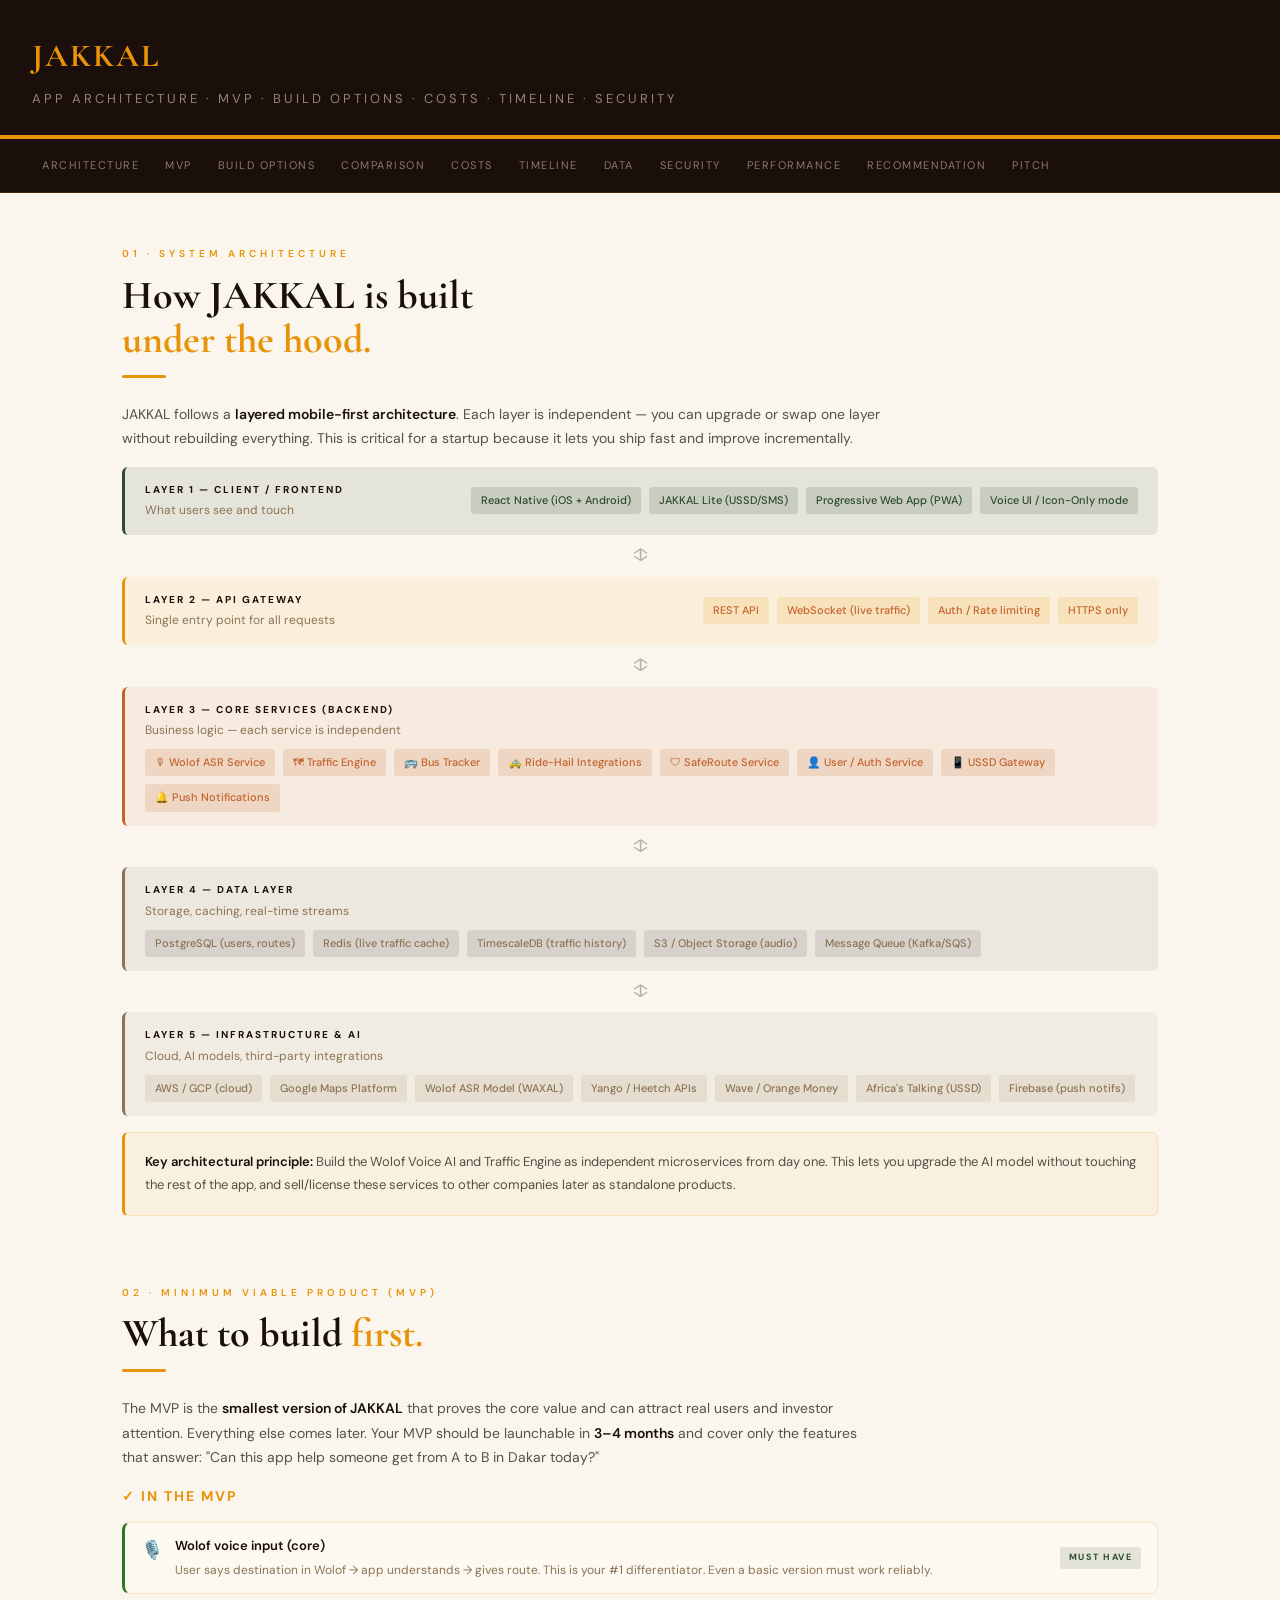
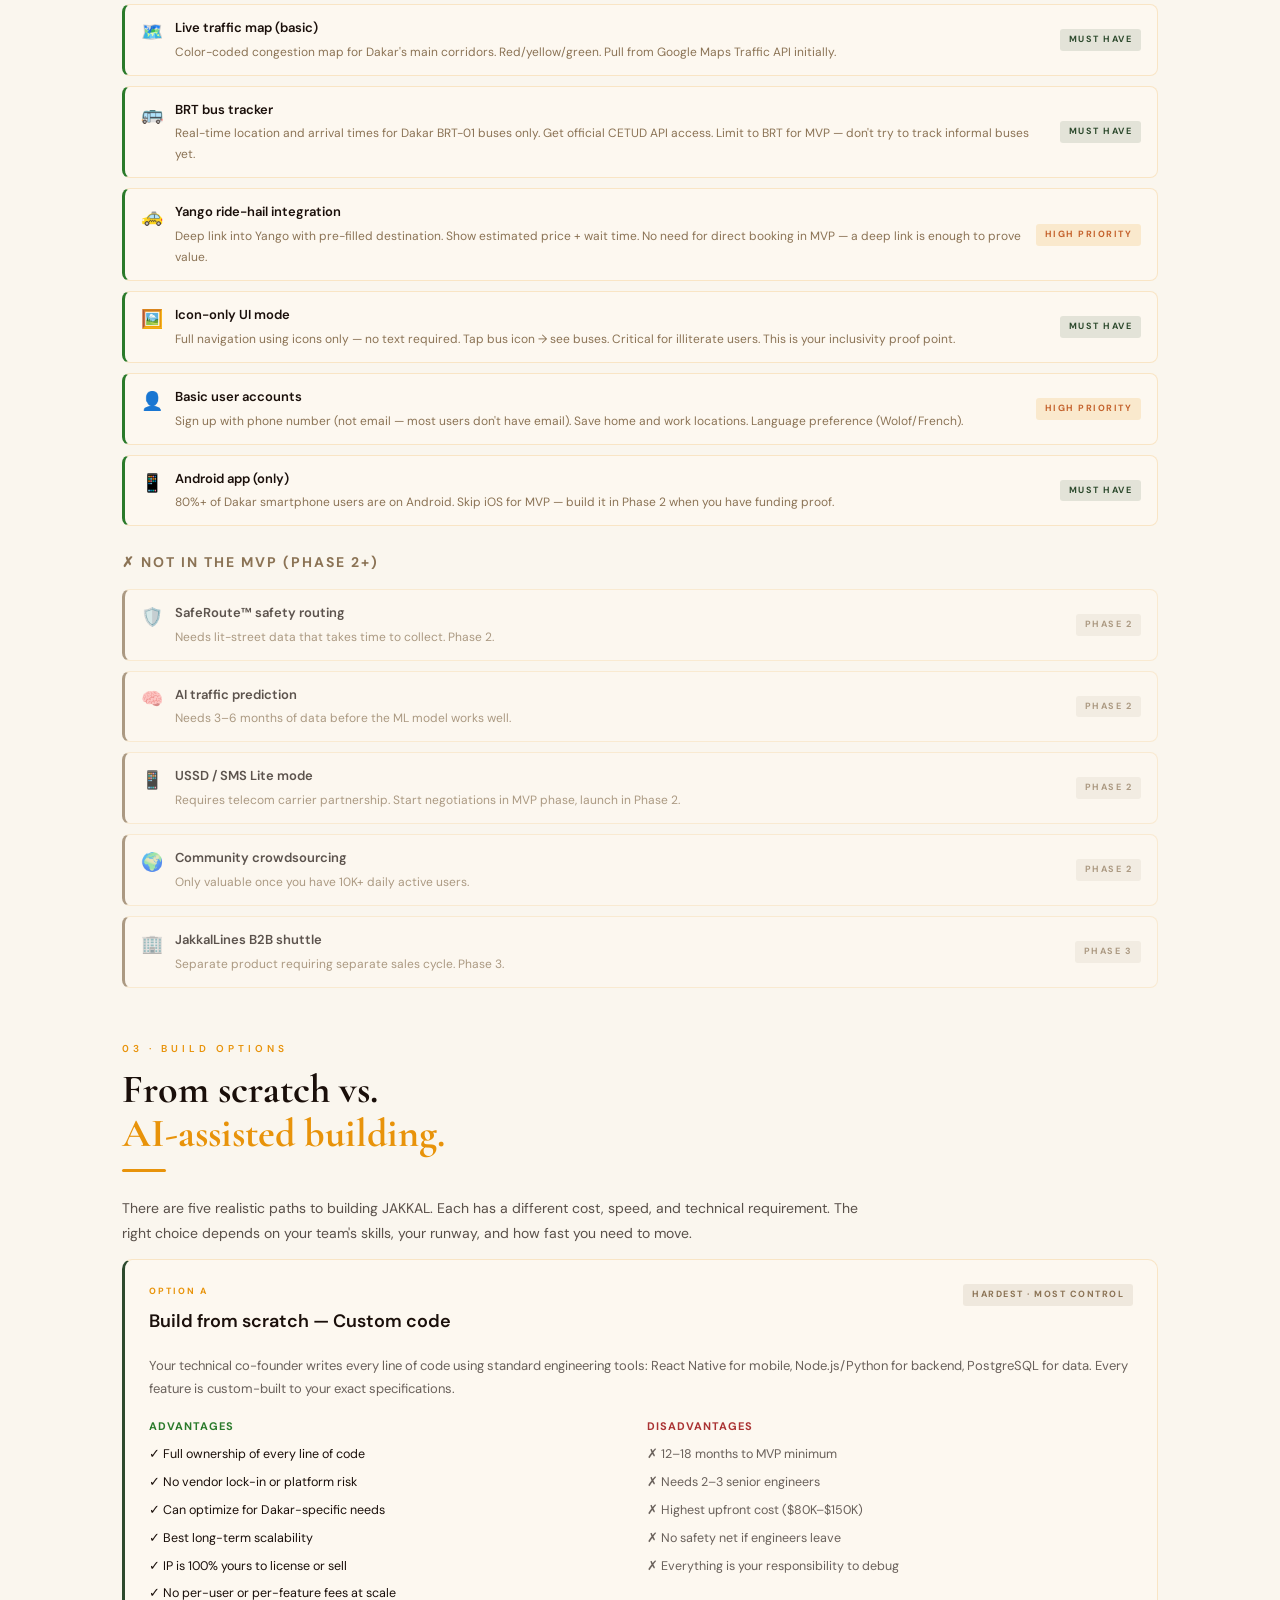
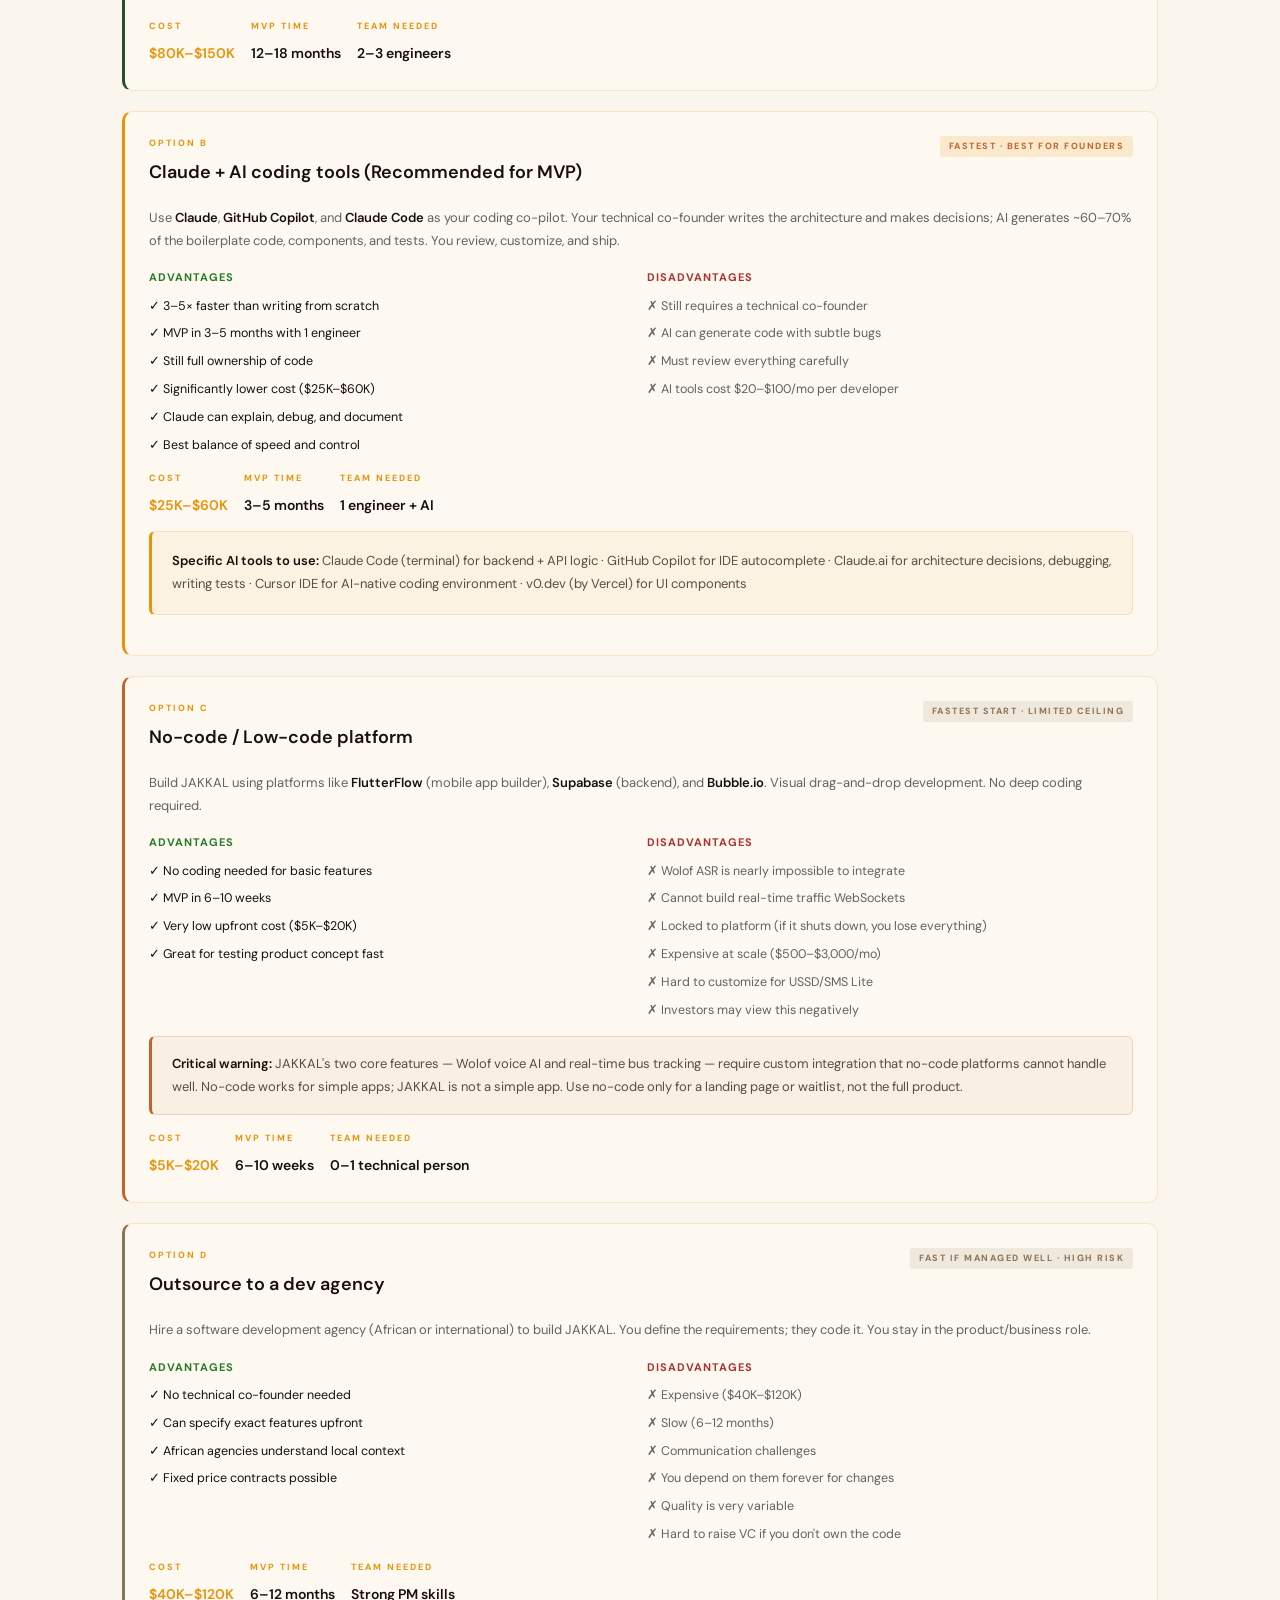
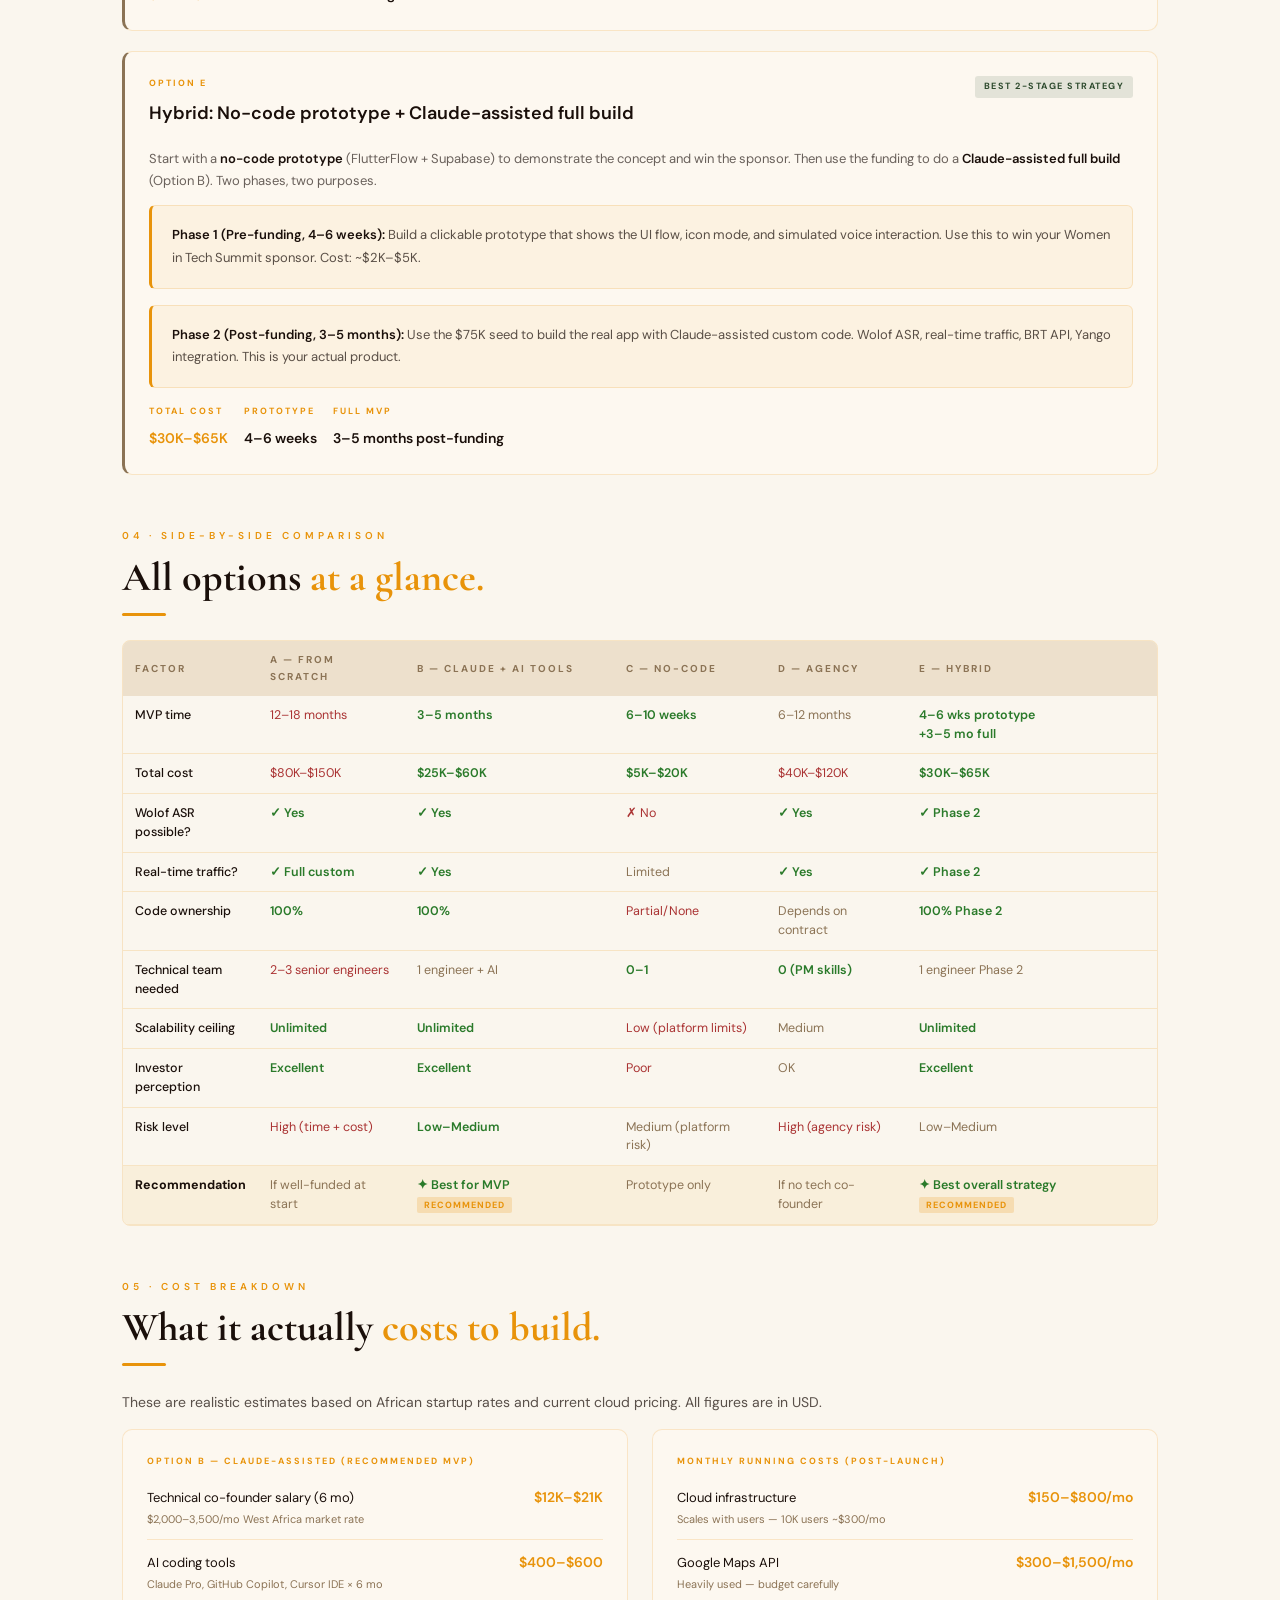
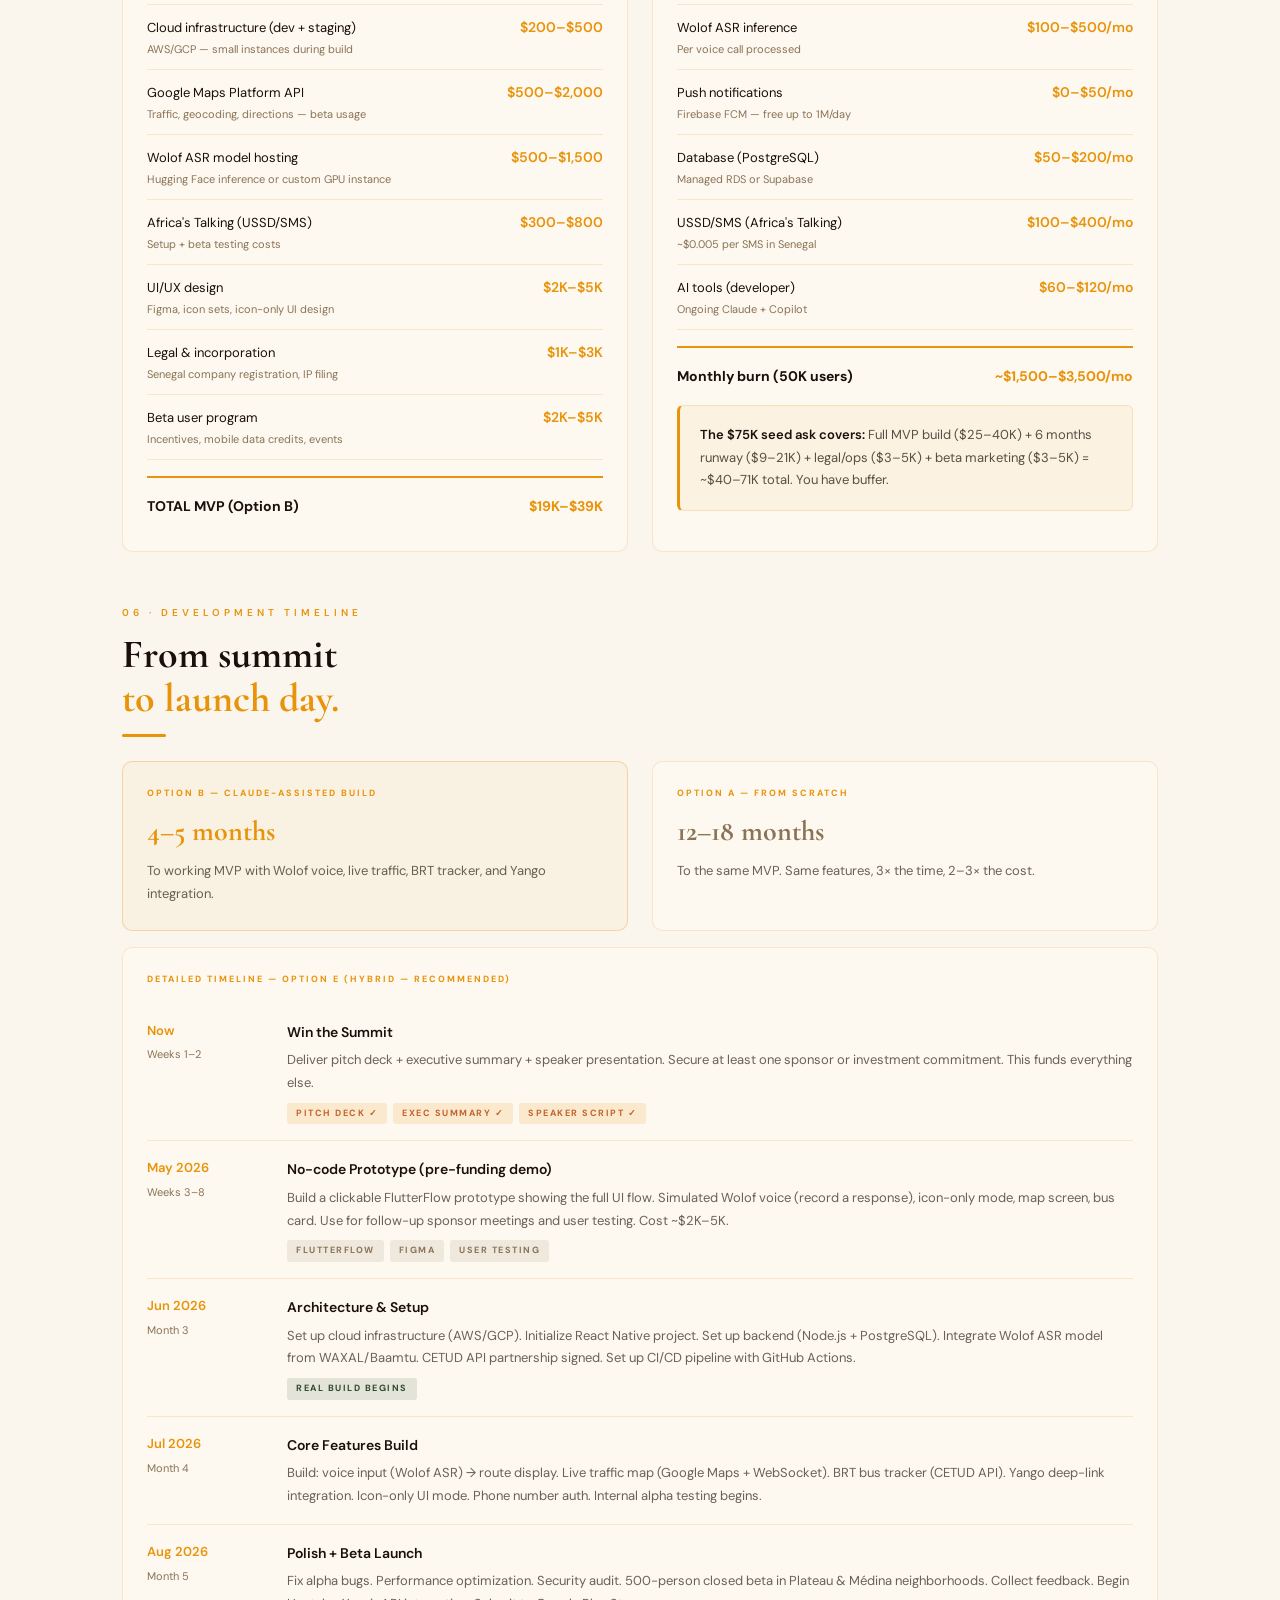
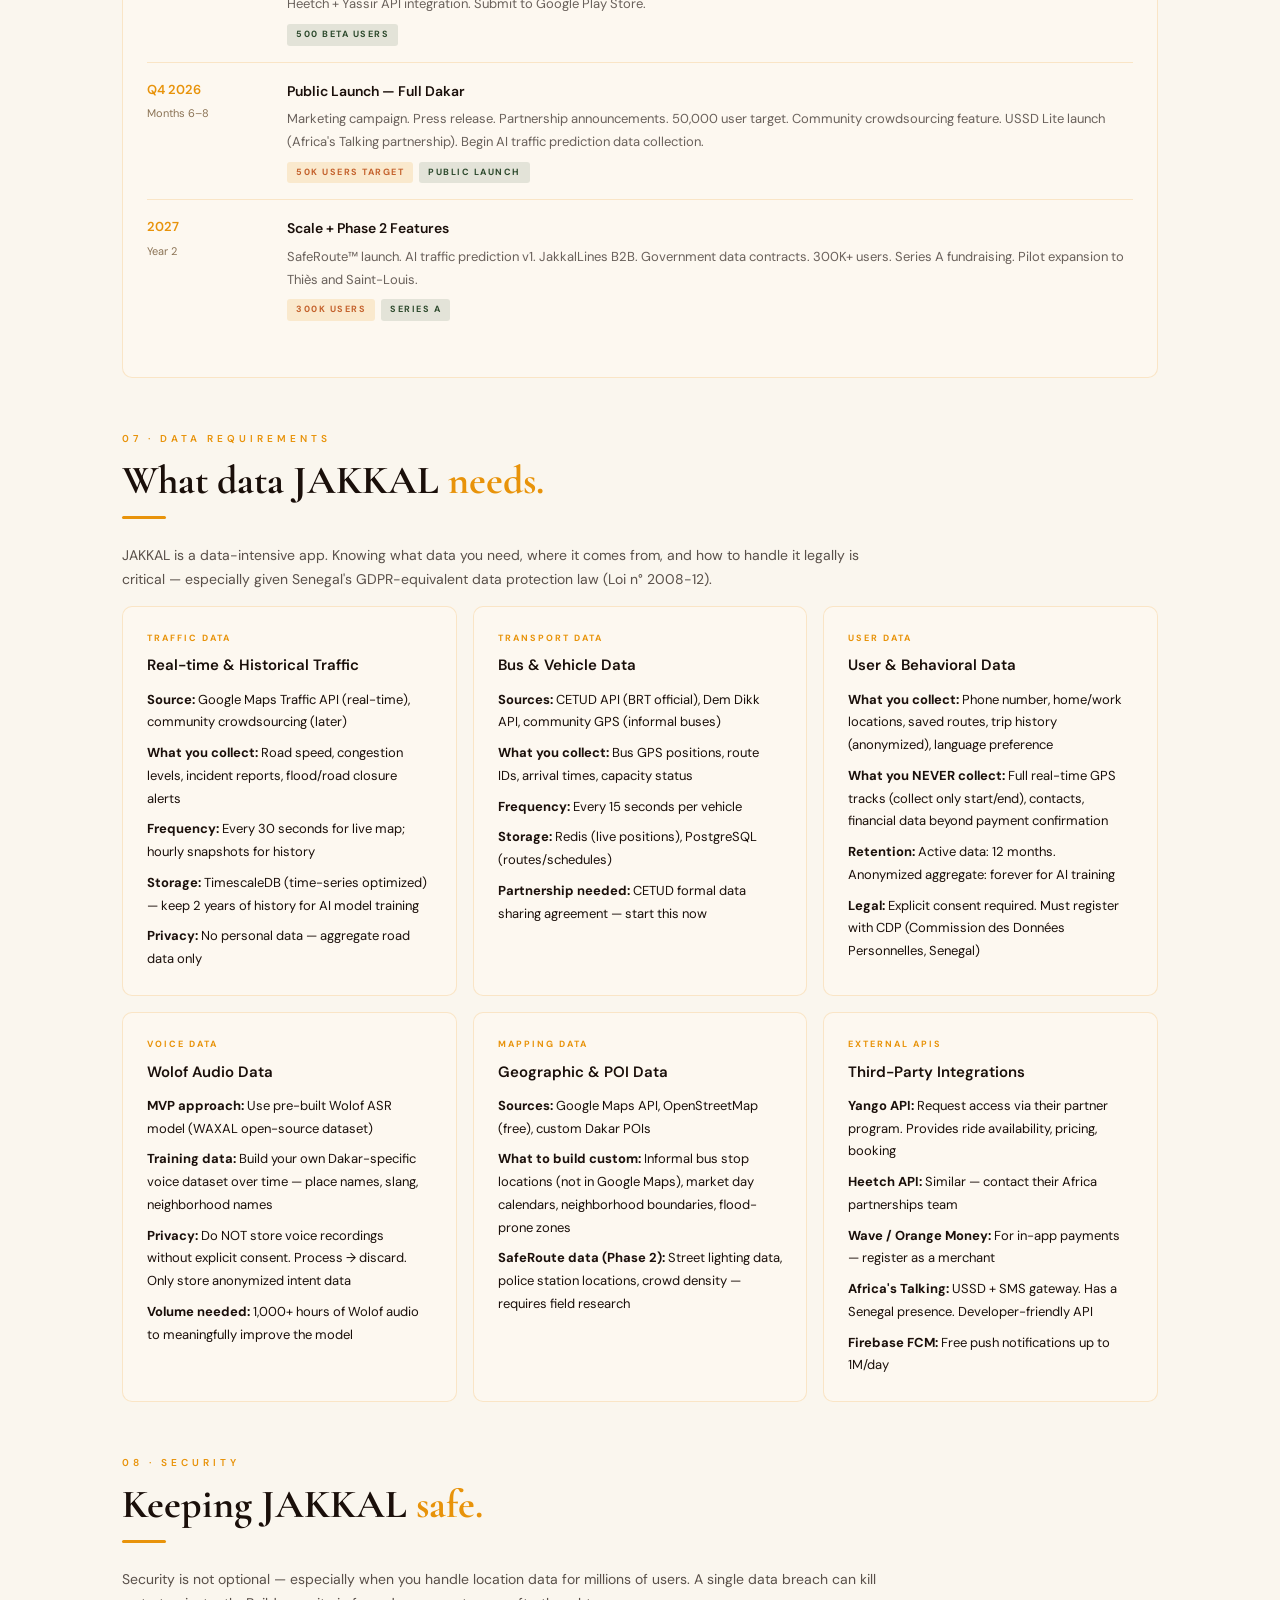
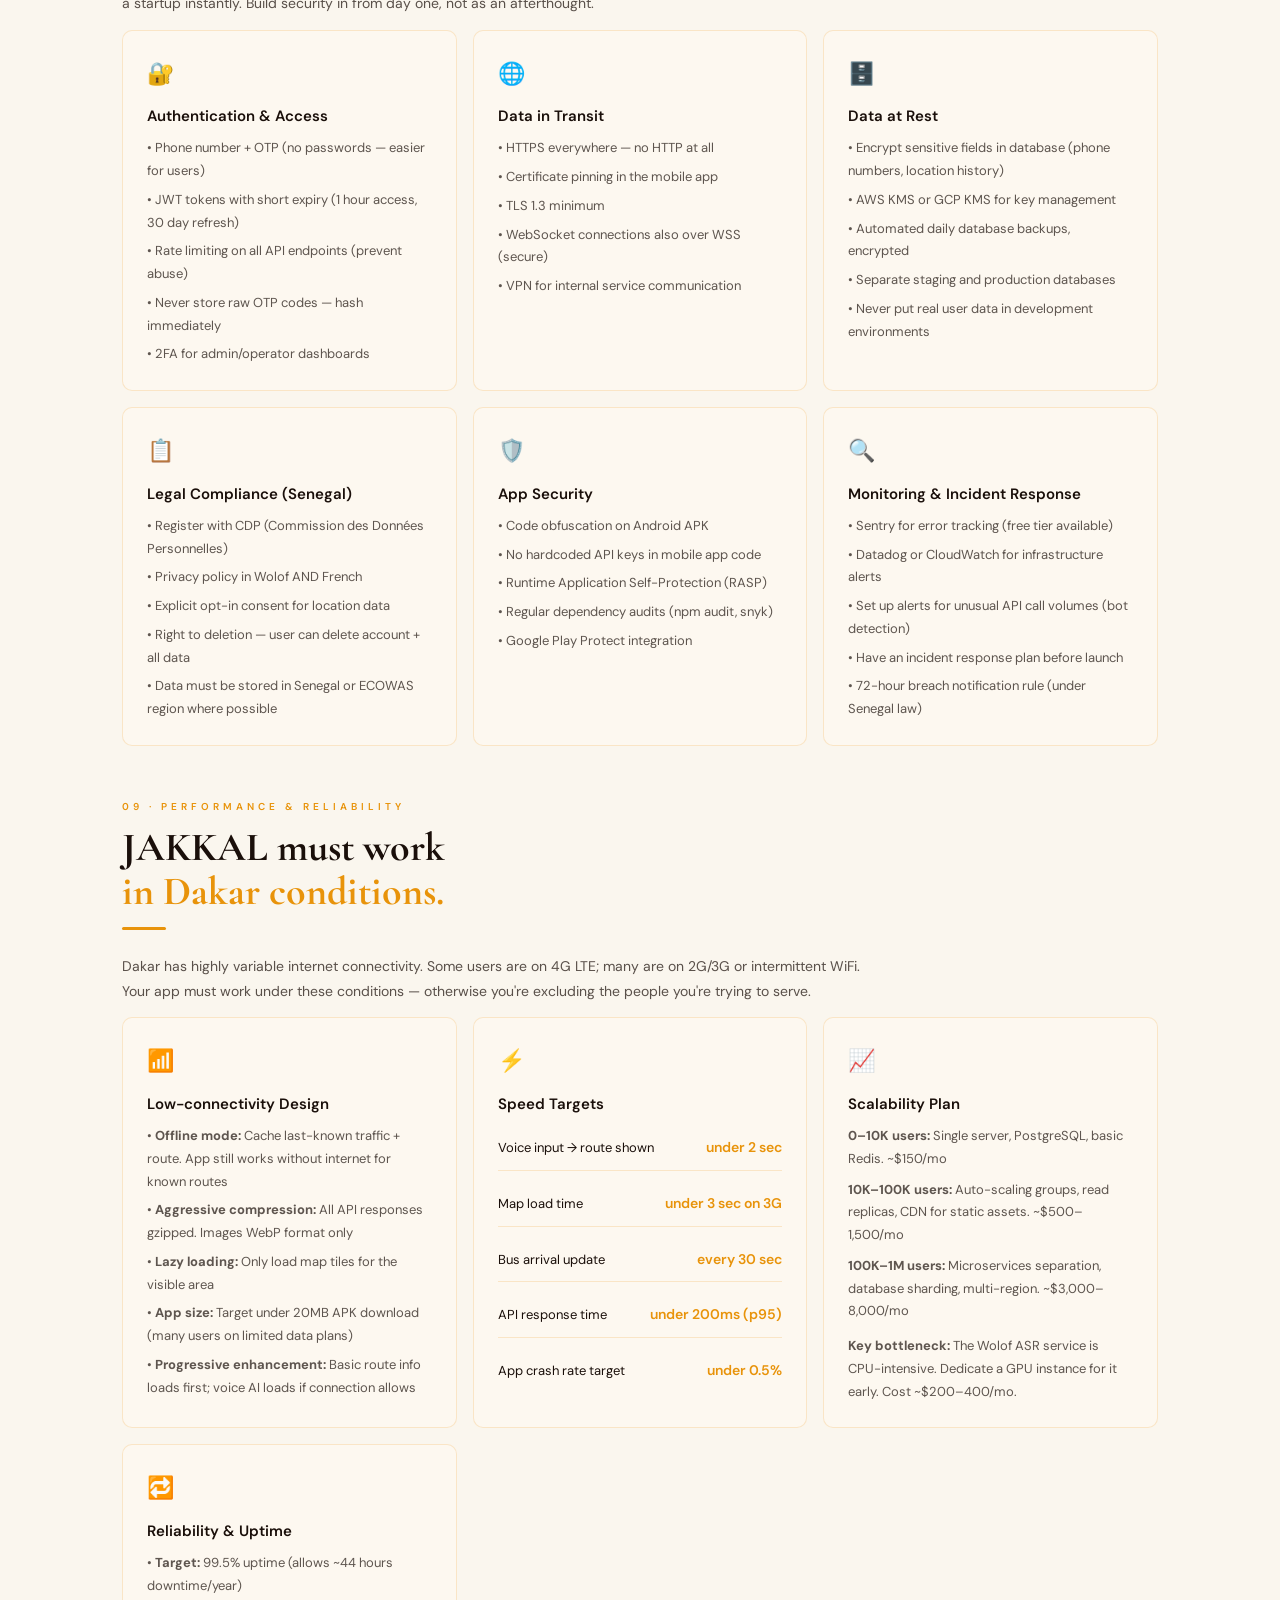
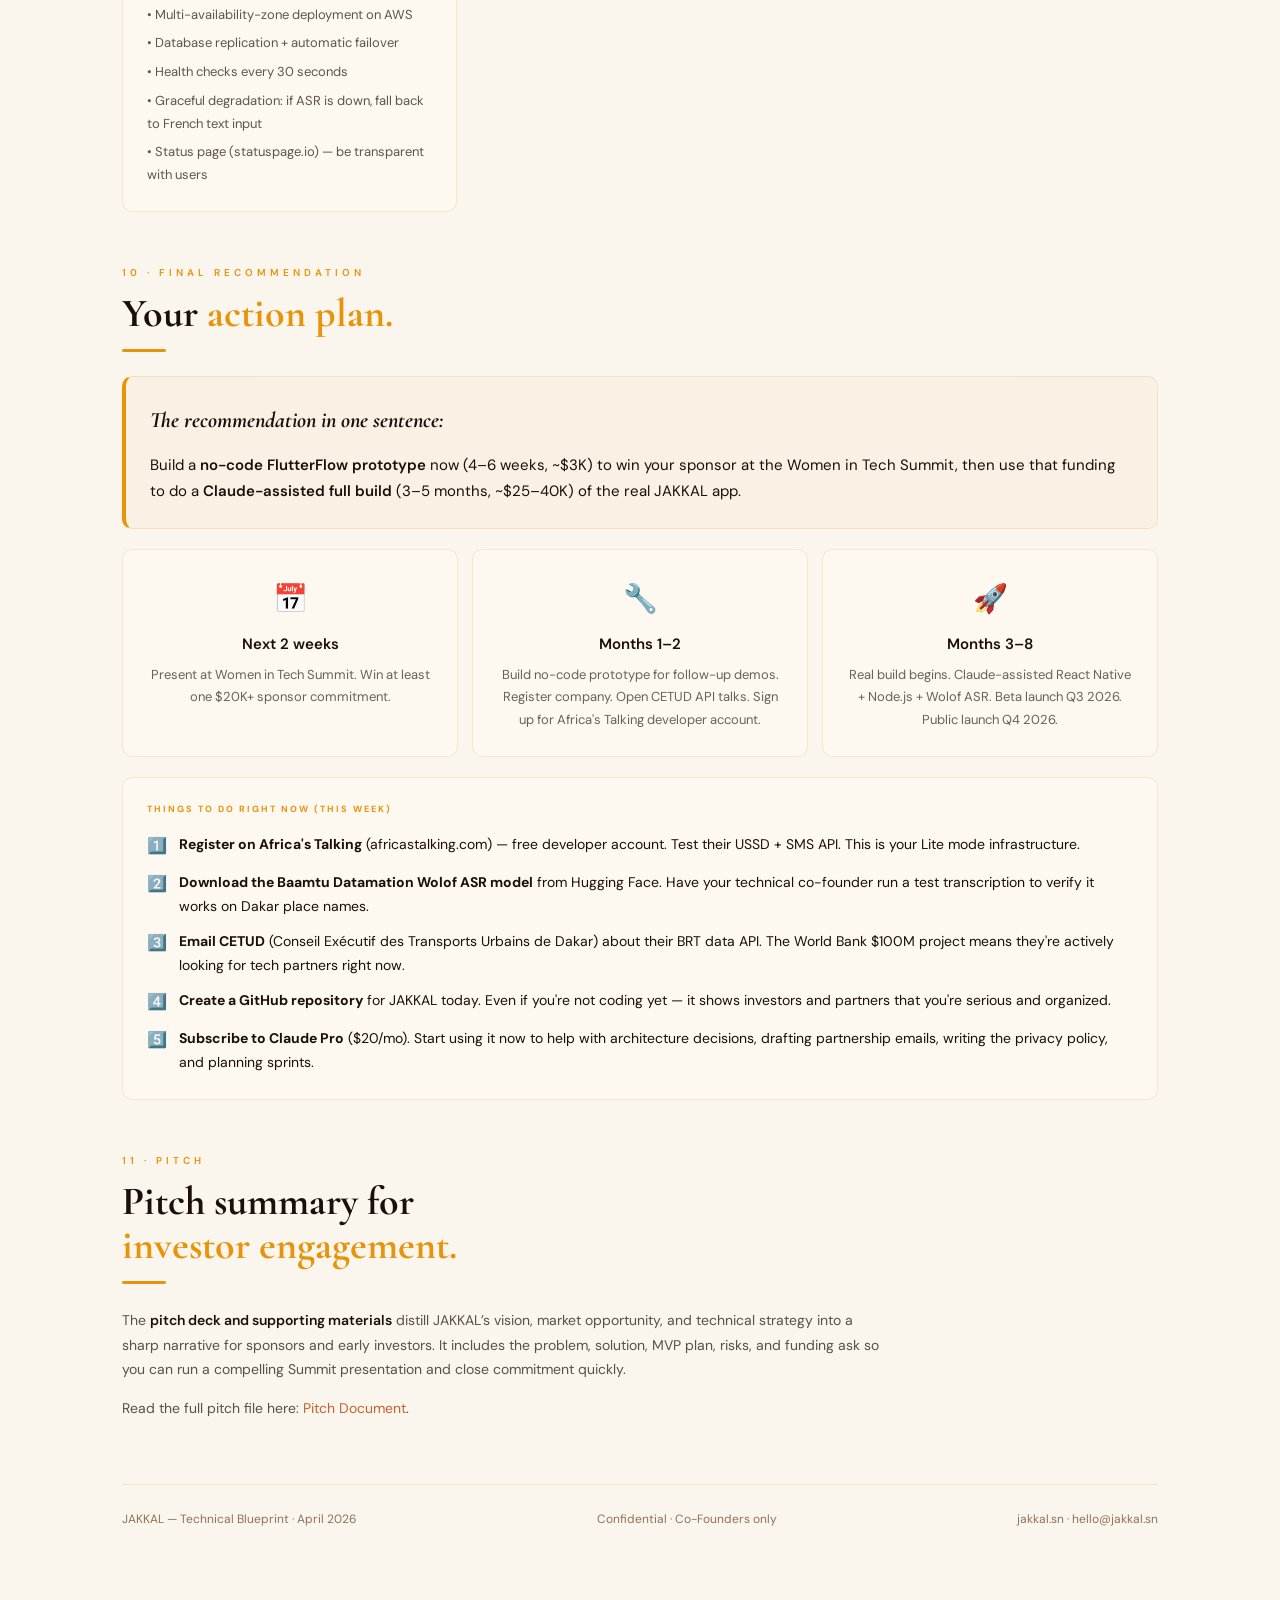
==== commit 06abfc6c: "add pitch section to index.html" ====
--- a/index.html
+++ b/index.html
@@ -159,7 +159,6 @@
 </div>
 
 <nav class="section-nav">
-  <a href="pitch.html">Pitch</a>
   <a href="#architecture">Architecture</a>
   <a href="#mvp">MVP</a>
   <a href="#build-options">Build Options</a>
@@ -170,6 +169,7 @@
   <a href="#security">Security</a>
   <a href="#performance">Performance</a>
   <a href="#recommendation">Recommendation</a>
+  <a href="pitch.html">Pitch</a>
 </nav>
 
 <div class="page">
@@ -660,7 +660,8 @@
   </div>
 </div>
 
-<!-- ═══════════════════════════ 5. COSTS ═══════════════════════════ -->
+
+<!-- ═══════════════════════════ 6. COSTS ═══════════════════════════ -->
 <div class="section" id="costs">
   <div class="section-id">05 · Cost Breakdown</div>
   <h2>What it actually <span style="color:var(--saffron)">costs to build.</span></h2>
@@ -1084,6 +1085,17 @@
   </div>
 </div>
 
+<!-- ═══════════════════════════ 11. PITCH ═══════════════════════════ -->
+<div class="section" id="pitch">
+  <div class="section-id">11 · Pitch</div>
+  <h2>Pitch summary for<br /><span style="color:var(--saffron)">investor engagement.</span></h2>
+  <div class="divider"></div>
+  <p>The <strong>pitch deck and supporting materials</strong> distill JAKKAL’s vision, market opportunity, and technical strategy into a sharp narrative for sponsors and early investors. It includes the problem, solution, MVP plan, risks, and funding ask so you can run a compelling Summit presentation and close commitment quickly.</p>
+  <p>Read the full pitch file here: <a href="pitch.html" target="_blank" rel="noopener">Pitch Document</a>.</p>
+</div>
+
+
+
 <footer>
   <span>JAKKAL — Technical Blueprint · April 2026</span>
   <span>Confidential · Co-Founders only</span>
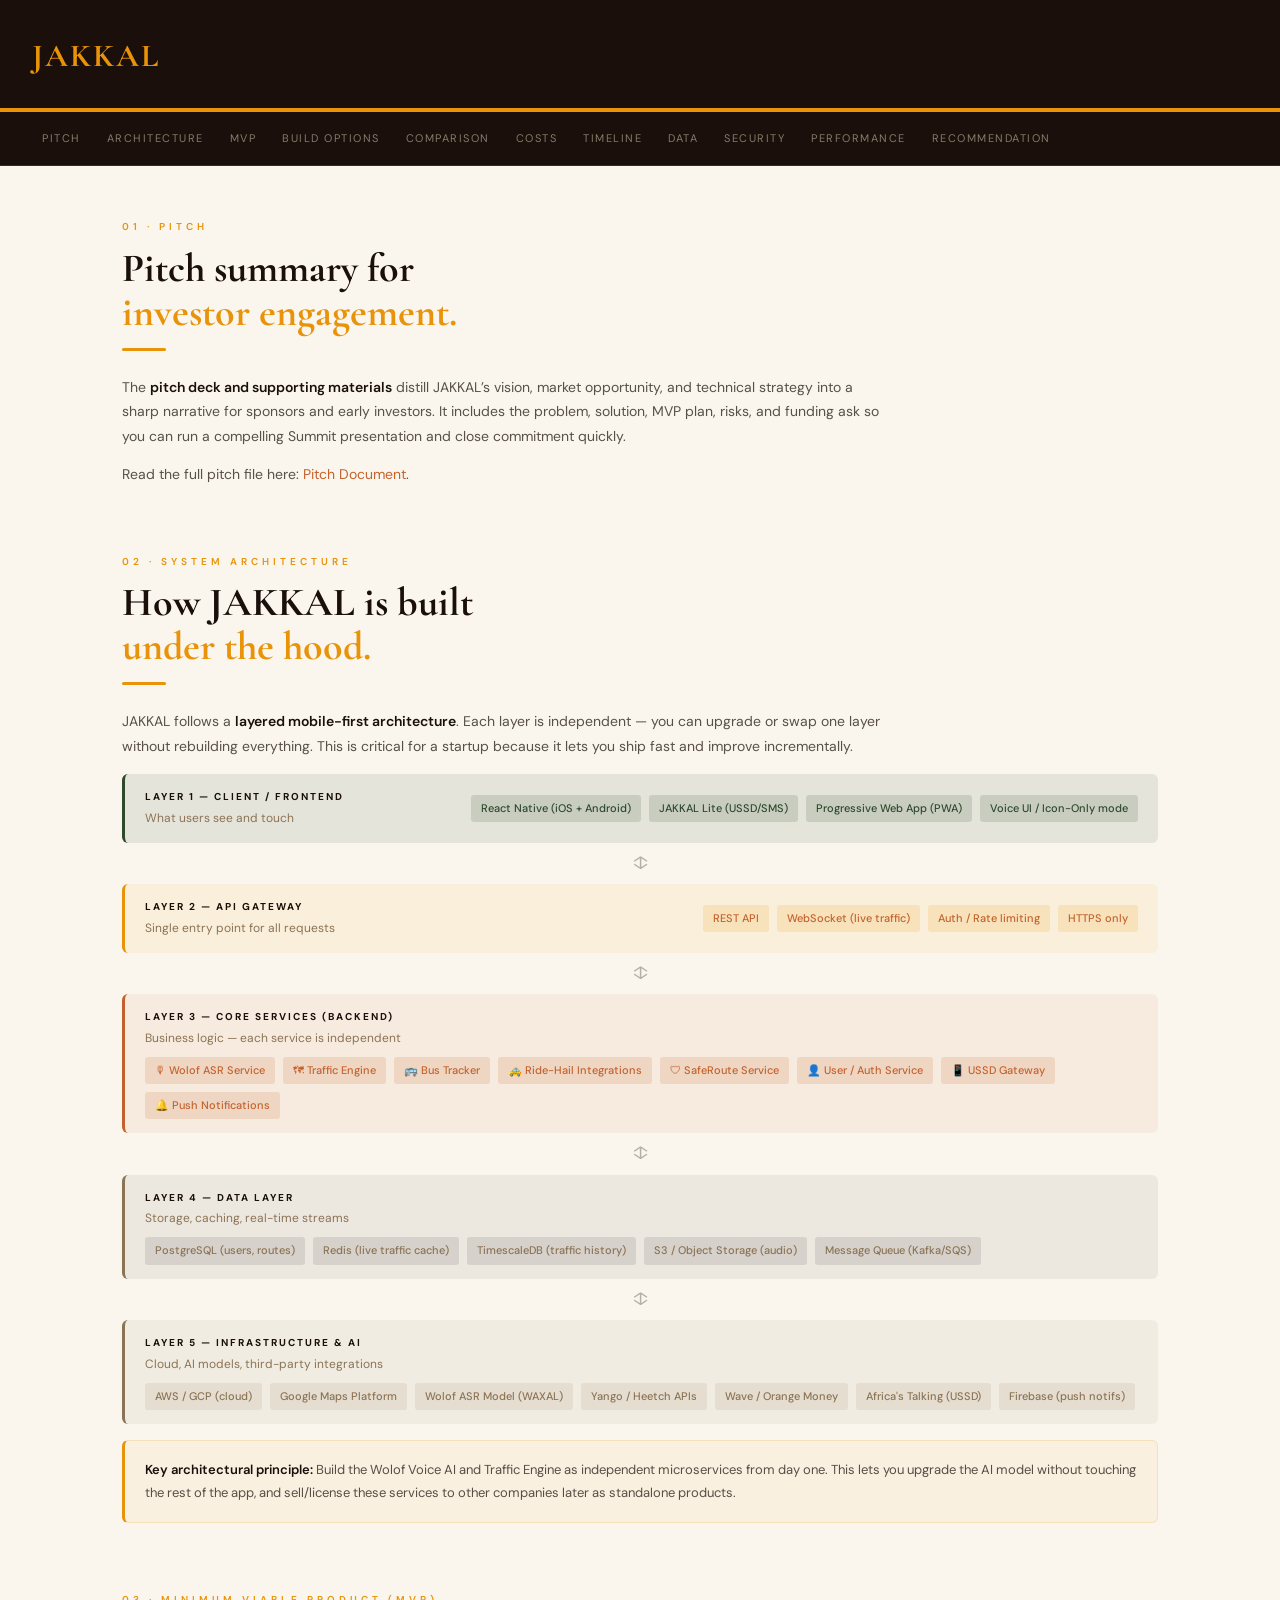
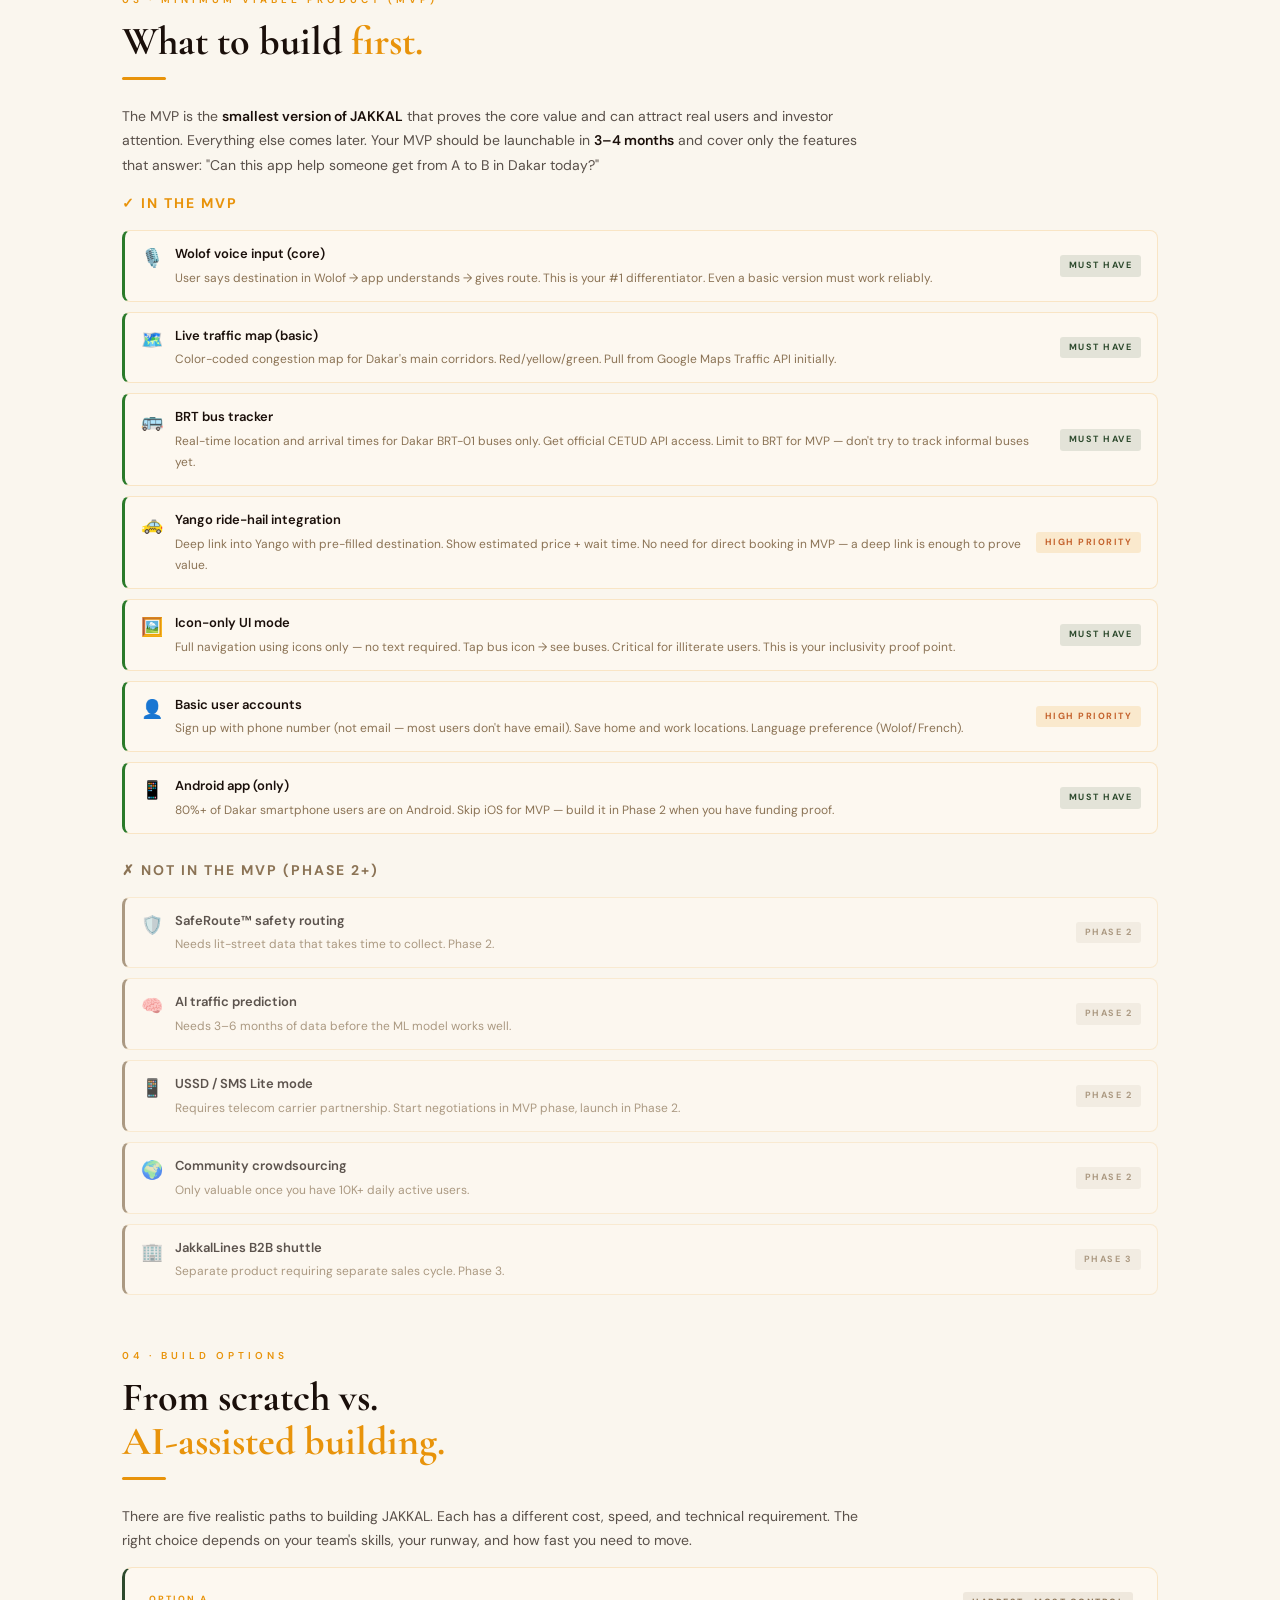
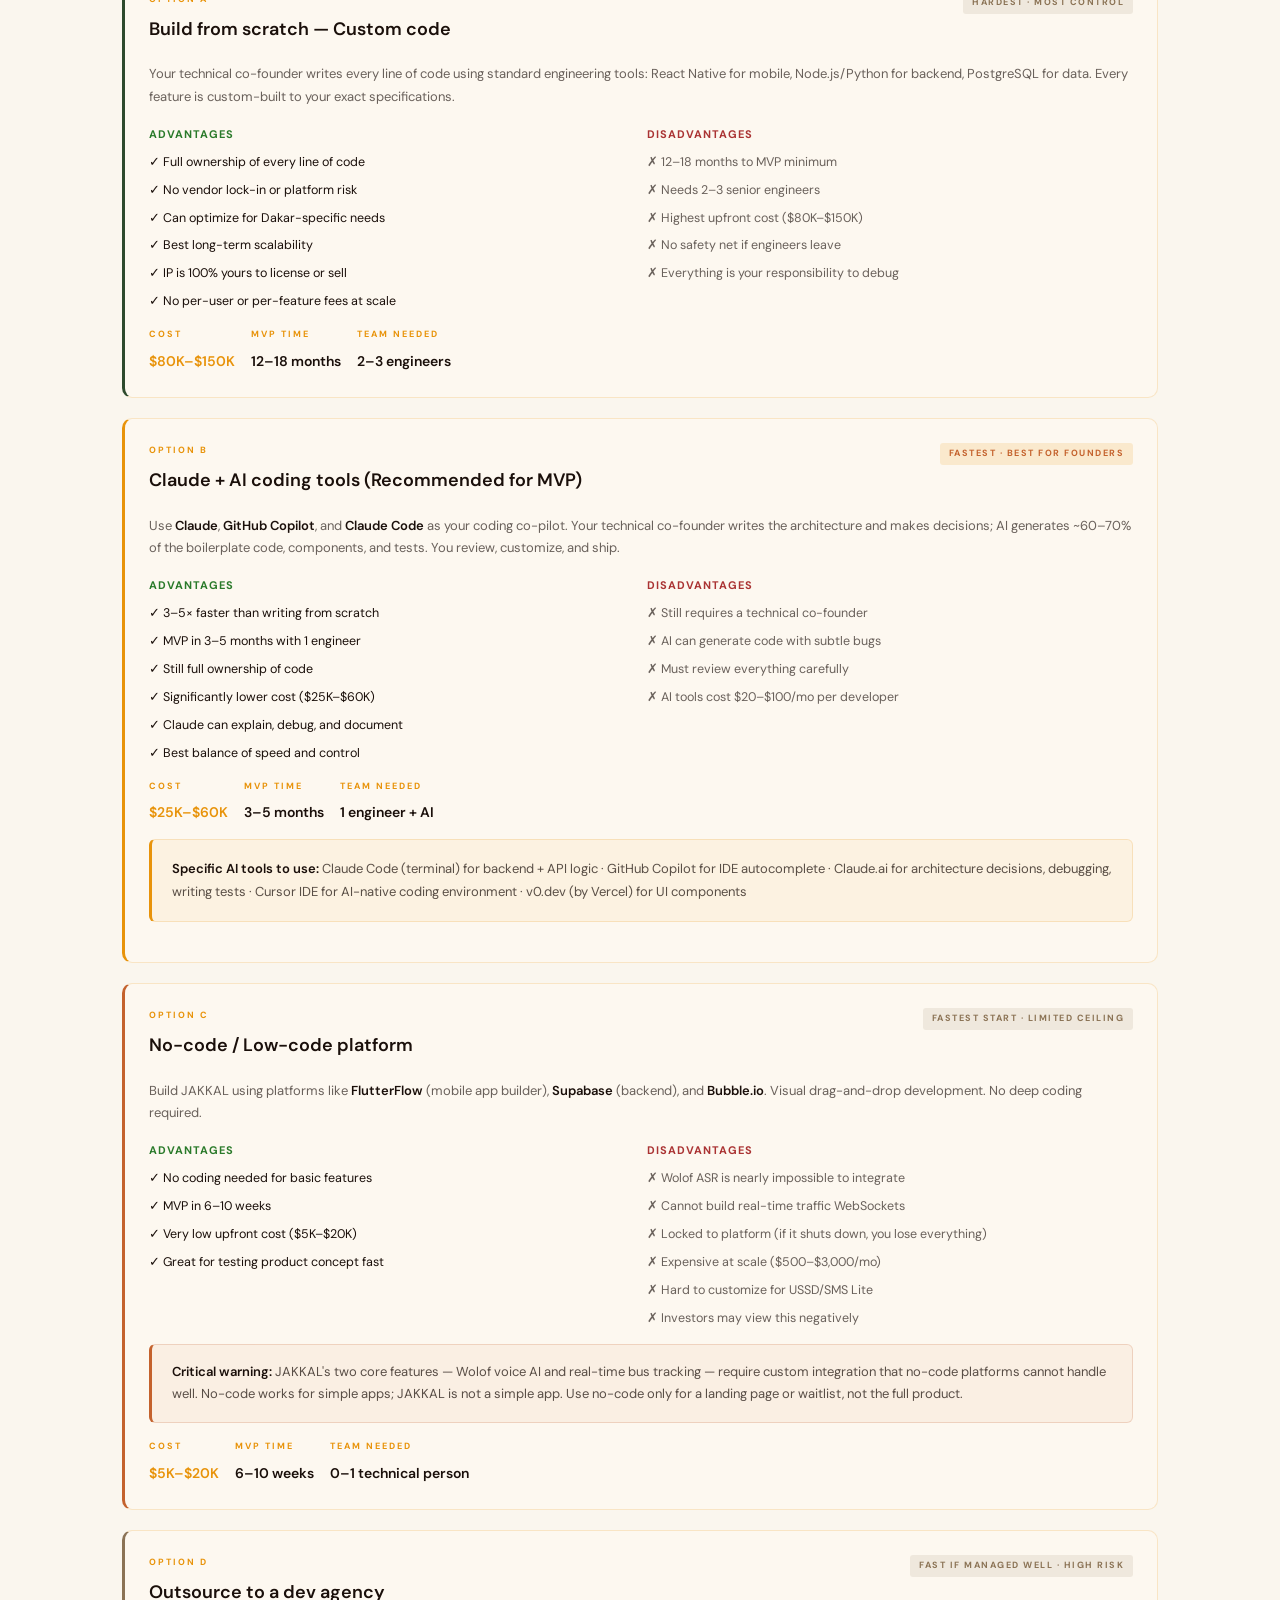
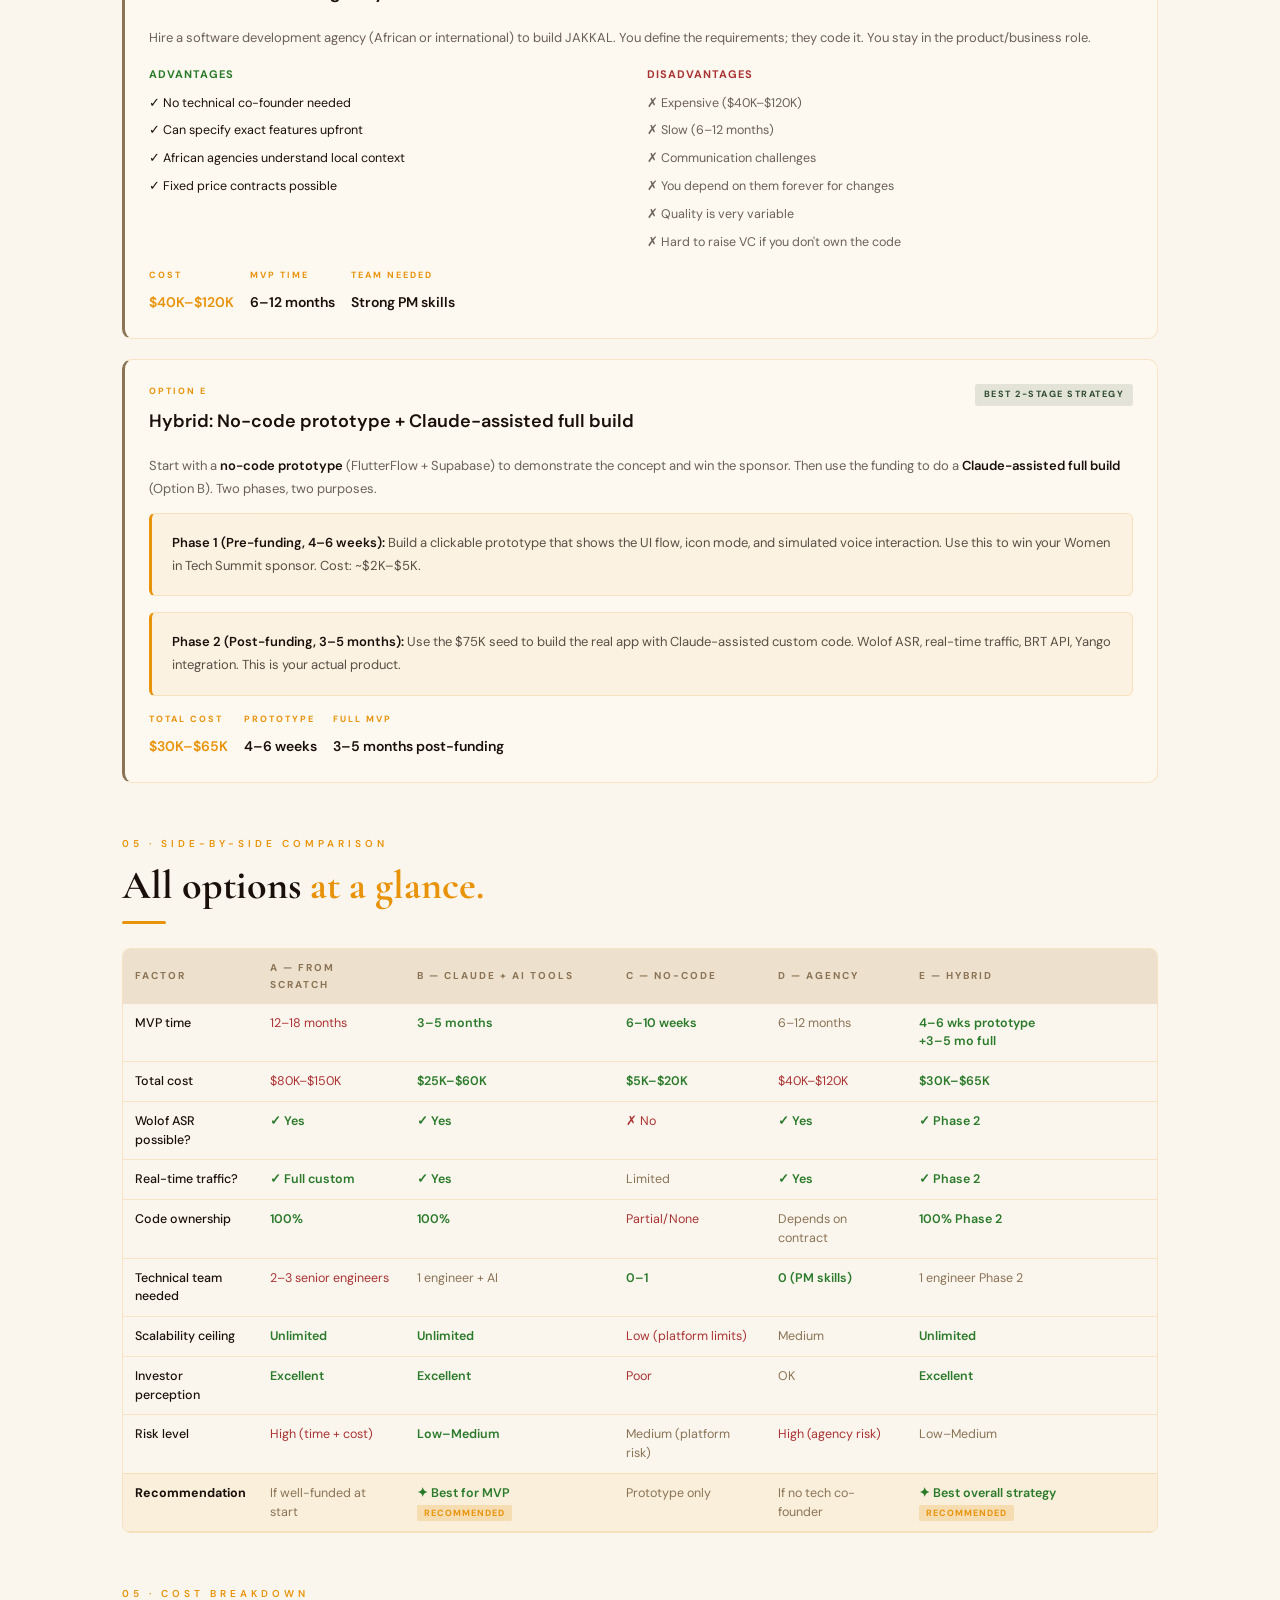
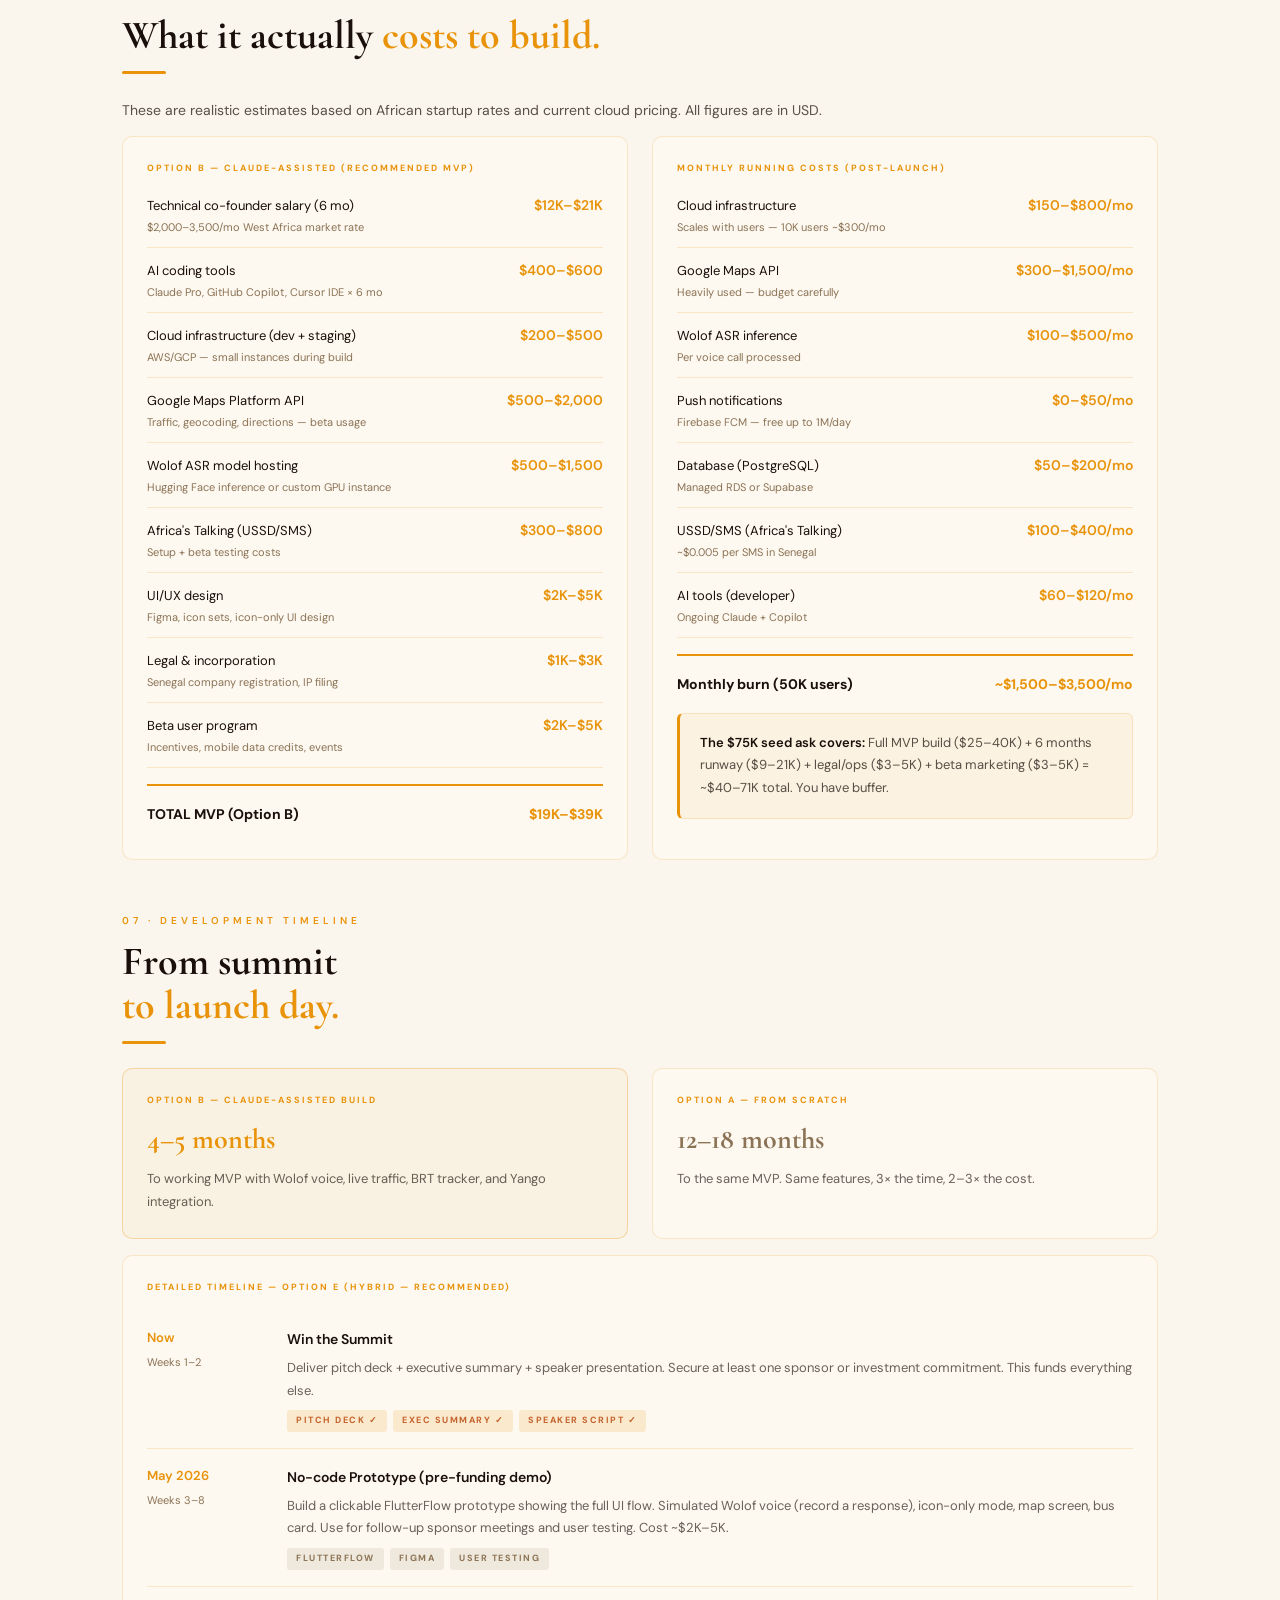
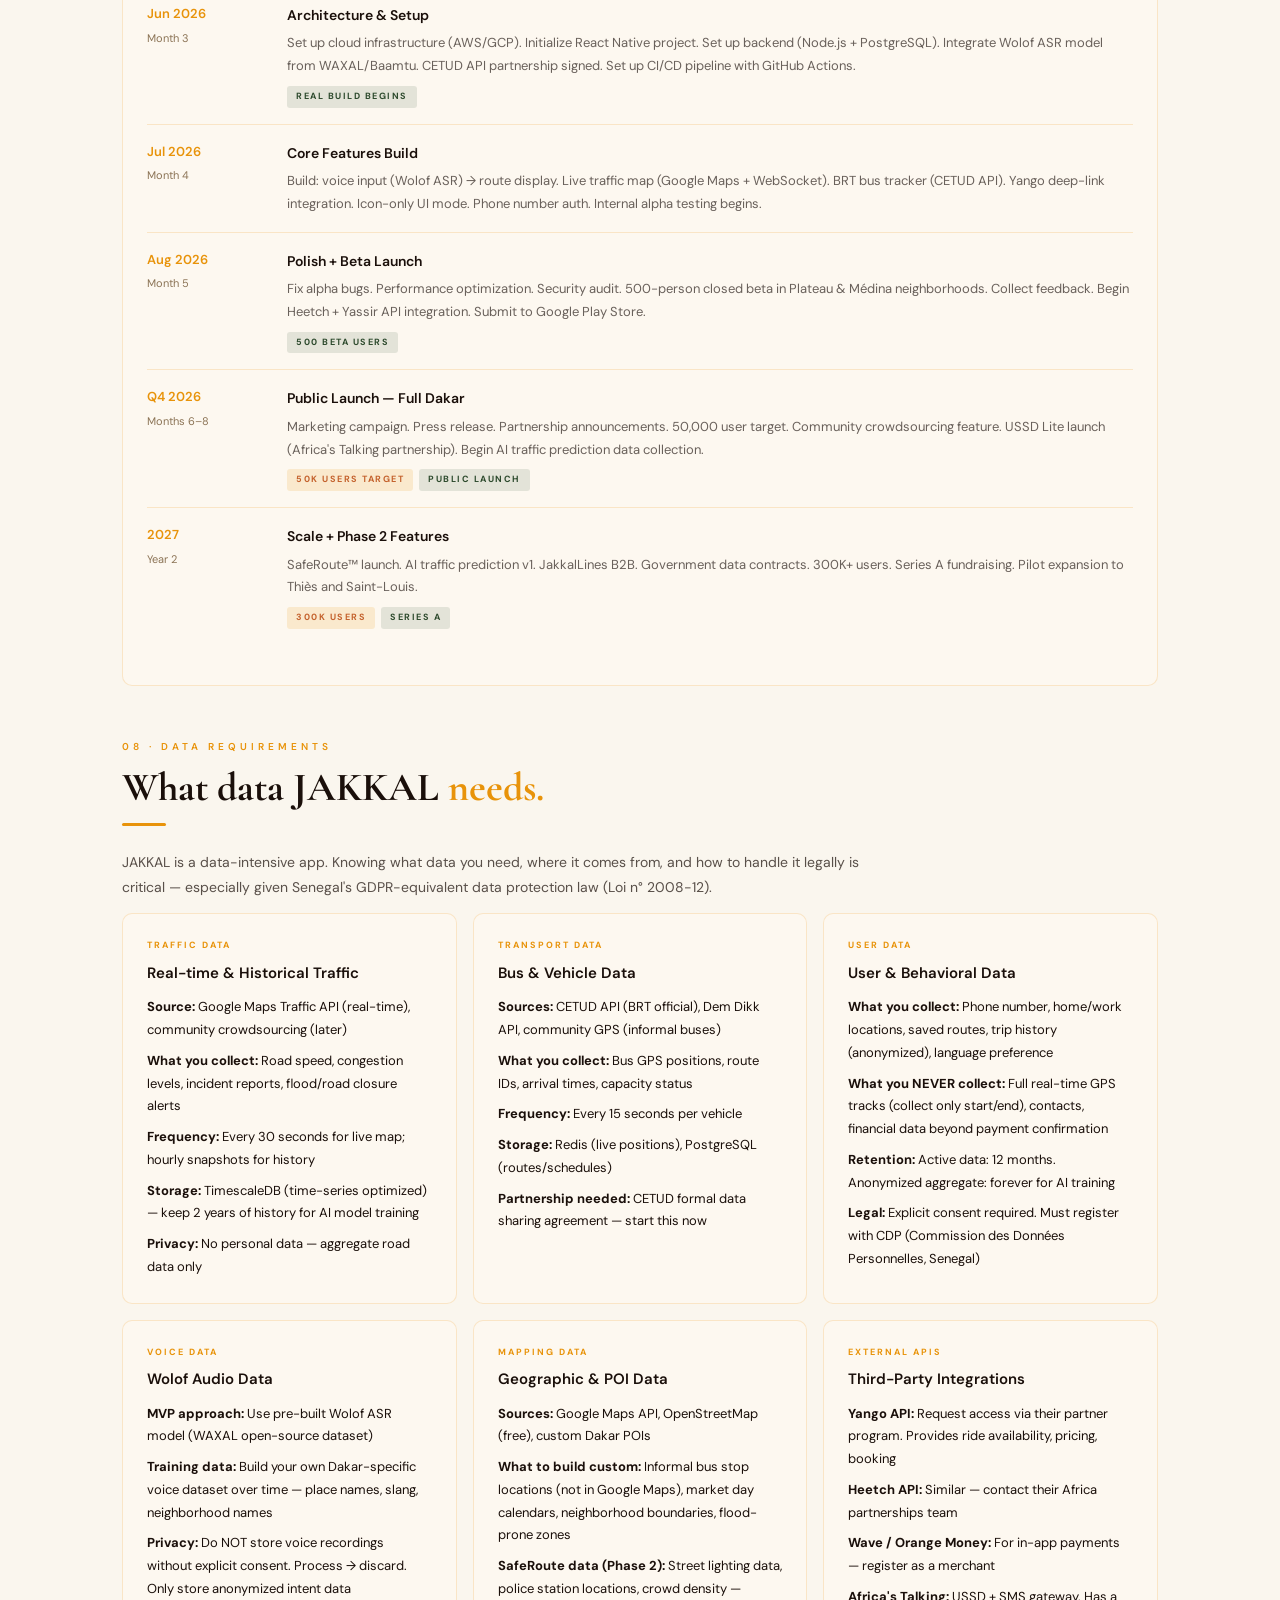
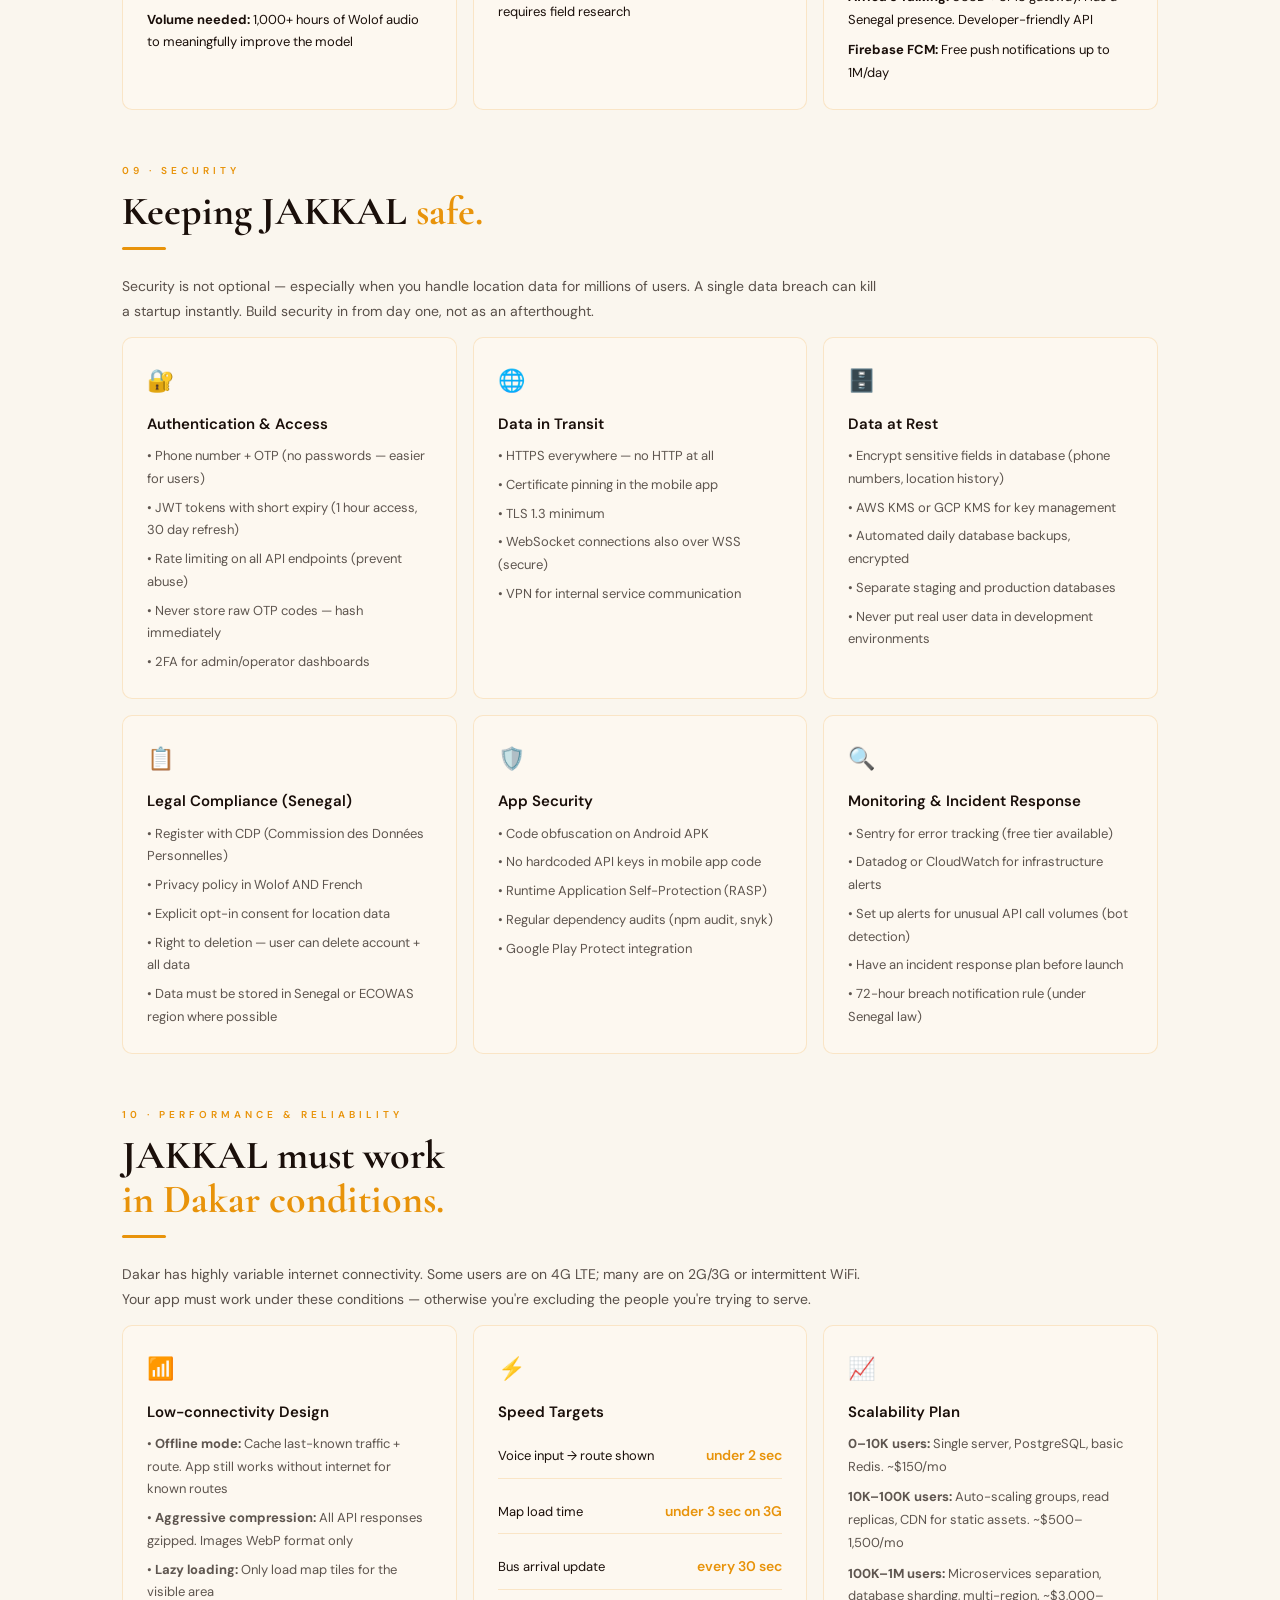
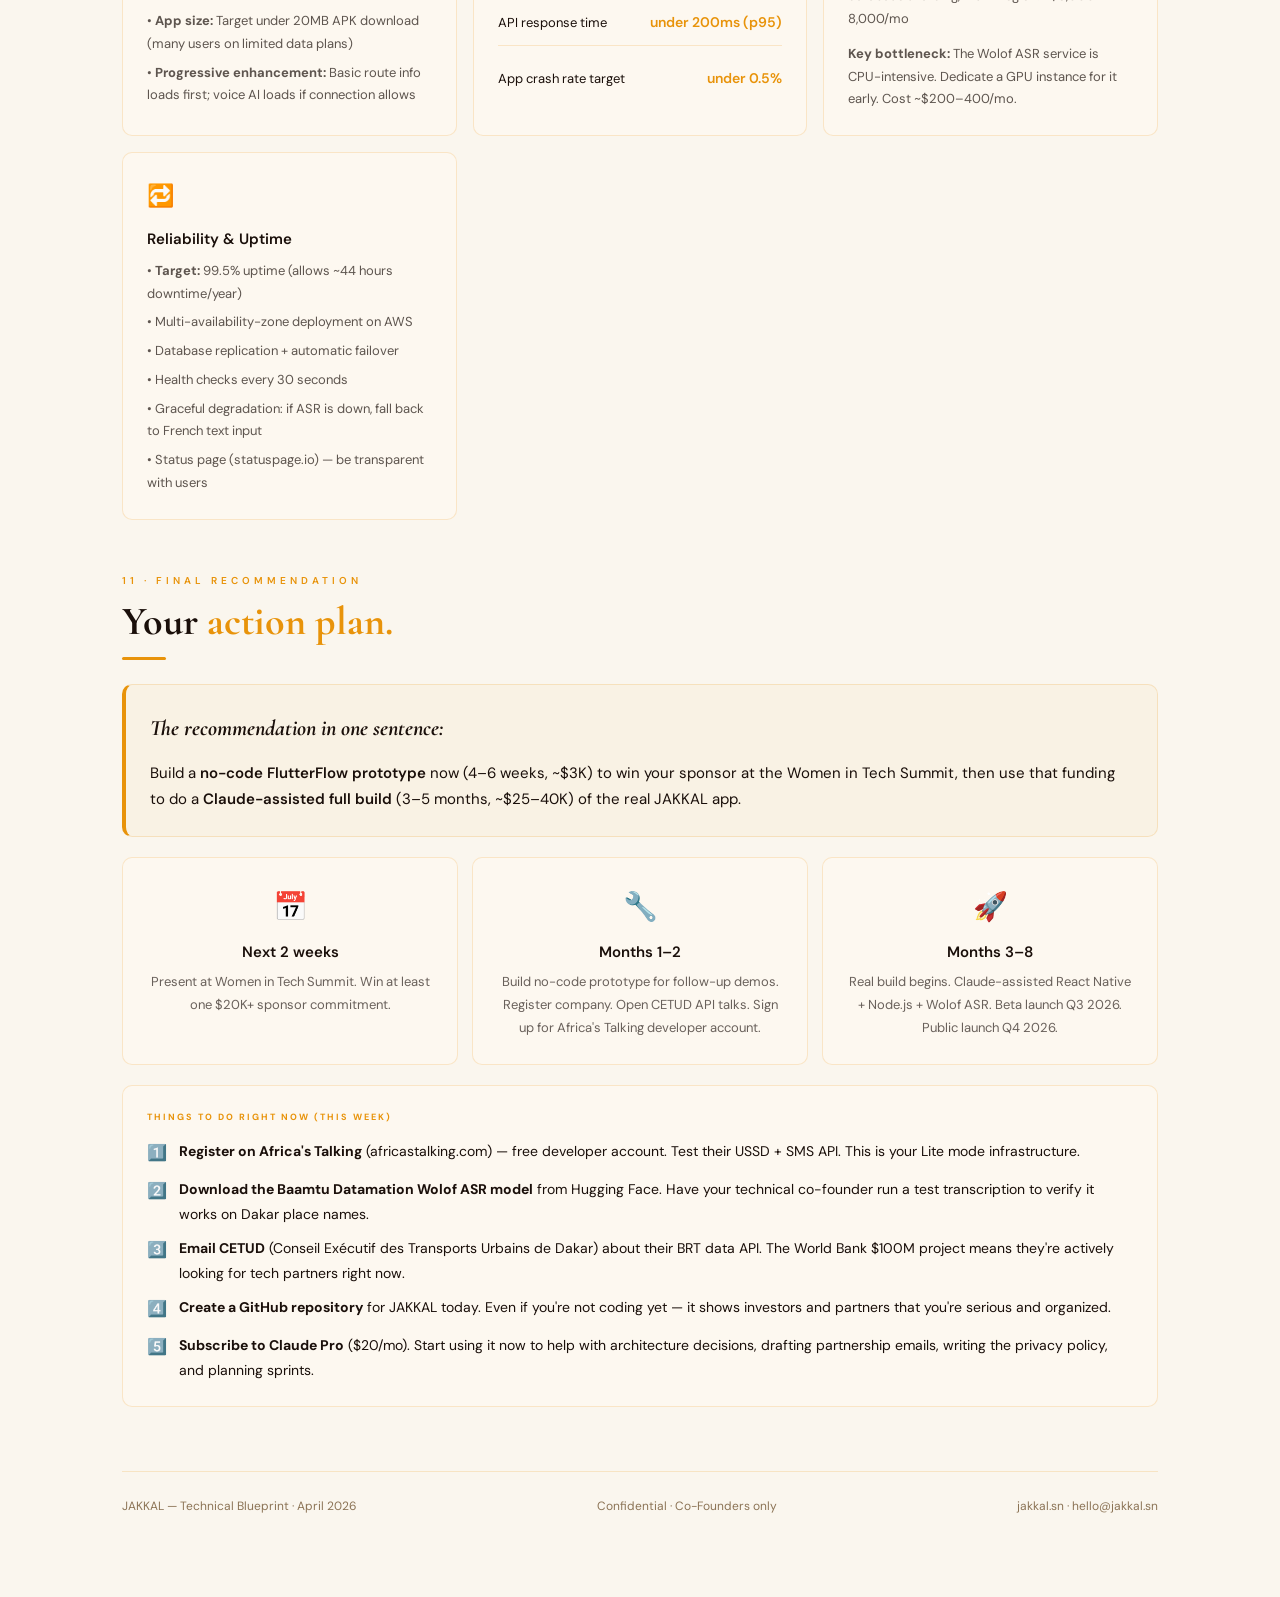
==== commit 13b0d3a7: "update pitch" ====
--- a/index.html
+++ b/index.html
@@ -155,10 +155,10 @@
 
 <div class="top-header">
   <div class="brand">JAKKAL</div>
-  <div class="doc-title">App Architecture · MVP · Build Options · Costs · Timeline · Security</div>
 </div>
 
 <nav class="section-nav">
+  <a href="pitch.html">Pitch</a>
   <a href="#architecture">Architecture</a>
   <a href="#mvp">MVP</a>
   <a href="#build-options">Build Options</a>
@@ -169,14 +169,22 @@
   <a href="#security">Security</a>
   <a href="#performance">Performance</a>
   <a href="#recommendation">Recommendation</a>
-  <a href="pitch.html">Pitch</a>
 </nav>
 
 <div class="page">
 
-<!-- ═══════════════════════════ 1. ARCHITECTURE ═══════════════════════════ -->
+<!-- ═══════════════════════════ 1. PITCH ═══════════════════════════ -->
+<div class="section" id="pitch">
+  <div class="section-id">01 · Pitch</div>
+  <h2>Pitch summary for<br /><span style="color:var(--saffron)">investor engagement.</span></h2>
+  <div class="divider"></div>
+  <p>The <strong>pitch deck and supporting materials</strong> distill JAKKAL’s vision, market opportunity, and technical strategy into a sharp narrative for sponsors and early investors. It includes the problem, solution, MVP plan, risks, and funding ask so you can run a compelling Summit presentation and close commitment quickly.</p>
+  <p>Read the full pitch file here: <a href="pitch.html" target="_blank" rel="noopener">Pitch Document</a>.</p>
+</div>
+
+<!-- ═══════════════════════════ 2. ARCHITECTURE ═══════════════════════════ -->
 <div class="section" id="architecture">
-  <div class="section-id">01 · System Architecture</div>
+  <div class="section-id">02 · System Architecture</div>
   <h2>How JAKKAL is built<br /><span style="color:var(--saffron)">under the hood.</span></h2>
   <div class="divider"></div>
   <p>JAKKAL follows a <strong>layered mobile-first architecture</strong>. Each layer is independent — you can upgrade or swap one layer without rebuilding everything. This is critical for a startup because it lets you ship fast and improve incrementally.</p>
@@ -261,9 +269,9 @@
   </div>
 </div>
 
-<!-- ═══════════════════════════ 2. MVP ═══════════════════════════ -->
+<!-- ═══════════════════════════ 3. MVP ═══════════════════════════ -->
 <div class="section" id="mvp">
-  <div class="section-id">02 · Minimum Viable Product (MVP)</div>
+  <div class="section-id">03 · Minimum Viable Product (MVP)</div>
   <h2>What to build <span style="color:var(--saffron)">first.</span></h2>
   <div class="divider"></div>
   <p>The MVP is the <strong>smallest version of JAKKAL</strong> that proves the core value and can attract real users and investor attention. Everything else comes later. Your MVP should be launchable in <strong>3–4 months</strong> and cover only the features that answer: "Can this app help someone get from A to B in Dakar today?"</p>
@@ -358,9 +366,9 @@
   </div>
 </div>
 
-<!-- ═══════════════════════════ 3. BUILD OPTIONS ═══════════════════════════ -->
+<!-- ═══════════════════════════ 4. BUILD OPTIONS ═══════════════════════════ -->
 <div class="section" id="build-options">
-  <div class="section-id">03 · Build Options</div>
+  <div class="section-id">04 · Build Options</div>
   <h2>From scratch vs.<br /><span style="color:var(--saffron)">AI-assisted building.</span></h2>
   <div class="divider"></div>
   <p>There are five realistic paths to building JAKKAL. Each has a different cost, speed, and technical requirement. The right choice depends on your team's skills, your runway, and how fast you need to move.</p>
@@ -556,9 +564,9 @@
   </div>
 </div>
 
-<!-- ═══════════════════════════ 4. COMPARISON ═══════════════════════════ -->
+<!-- ═══════════════════════════ 5. COMPARISON ═══════════════════════════ -->
 <div class="section" id="comparison">
-  <div class="section-id">04 · Side-by-Side Comparison</div>
+  <div class="section-id">05 · Side-by-Side Comparison</div>
   <h2>All options <span style="color:var(--saffron)">at a glance.</span></h2>
   <div class="divider"></div>
 
@@ -707,9 +715,9 @@
   </div>
 </div>
 
-<!-- ═══════════════════════════ 6. TIMELINE ═══════════════════════════ -->
+<!-- ═══════════════════════════ 7. TIMELINE ═══════════════════════════ -->
 <div class="section" id="timeline">
-  <div class="section-id">06 · Development Timeline</div>
+  <div class="section-id">07 · Development Timeline</div>
   <h2>From summit<br /><span style="color:var(--saffron)">to launch day.</span></h2>
   <div class="divider"></div>
 
@@ -809,9 +817,9 @@
   </div>
 </div>
 
-<!-- ═══════════════════════════ 7. DATA ═══════════════════════════ -->
+<!-- ═══════════════════════════ 8. DATA ═══════════════════════════ -->
 <div class="section" id="data">
-  <div class="section-id">07 · Data Requirements</div>
+  <div class="section-id">08 · Data Requirements</div>
   <h2>What data JAKKAL<span style="color:var(--saffron)"> needs.</span></h2>
   <div class="divider"></div>
   <p>JAKKAL is a data-intensive app. Knowing what data you need, where it comes from, and how to handle it legally is critical — especially given Senegal's GDPR-equivalent data protection law (Loi n° 2008-12).</p>
@@ -882,9 +890,9 @@
   </div>
 </div>
 
-<!-- ═══════════════════════════ 8. SECURITY ═══════════════════════════ -->
+<!-- ═══════════════════════════ 9. SECURITY ═══════════════════════════ -->
 <div class="section" id="security">
-  <div class="section-id">08 · Security</div>
+  <div class="section-id">09 · Security</div>
   <h2>Keeping JAKKAL <span style="color:var(--saffron)">safe.</span></h2>
   <div class="divider"></div>
   <p>Security is not optional — especially when you handle location data for millions of users. A single data breach can kill a startup instantly. Build security in from day one, not as an afterthought.</p>
@@ -959,9 +967,9 @@
   </div>
 </div>
 
-<!-- ═══════════════════════════ 9. PERFORMANCE ═══════════════════════════ -->
+<!-- ═══════════════════════════ 10. PERFORMANCE ═══════════════════════════ -->
 <div class="section" id="performance">
-  <div class="section-id">09 · Performance & Reliability</div>
+  <div class="section-id">10 · Performance & Reliability</div>
   <h2>JAKKAL must work<br /><span style="color:var(--saffron)">in Dakar conditions.</span></h2>
   <div class="divider"></div>
   <p>Dakar has highly variable internet connectivity. Some users are on 4G LTE; many are on 2G/3G or intermittent WiFi. Your app must work under these conditions — otherwise you're excluding the people you're trying to serve.</p>
@@ -1029,9 +1037,9 @@
   </div>
 </div>
 
-<!-- ═══════════════════════════ 10. RECOMMENDATION ═══════════════════════════ -->
+<!-- ═══════════════════════════ 11. RECOMMENDATION ═══════════════════════════ -->
 <div class="section" id="recommendation">
-  <div class="section-id">10 · Final Recommendation</div>
+  <div class="section-id">11 · Final Recommendation</div>
   <h2>Your <span style="color:var(--saffron)">action plan.</span></h2>
   <div class="divider"></div>
 
@@ -1085,16 +1093,6 @@
   </div>
 </div>
 
-<!-- ═══════════════════════════ 11. PITCH ═══════════════════════════ -->
-<div class="section" id="pitch">
-  <div class="section-id">11 · Pitch</div>
-  <h2>Pitch summary for<br /><span style="color:var(--saffron)">investor engagement.</span></h2>
-  <div class="divider"></div>
-  <p>The <strong>pitch deck and supporting materials</strong> distill JAKKAL’s vision, market opportunity, and technical strategy into a sharp narrative for sponsors and early investors. It includes the problem, solution, MVP plan, risks, and funding ask so you can run a compelling Summit presentation and close commitment quickly.</p>
-  <p>Read the full pitch file here: <a href="pitch.html" target="_blank" rel="noopener">Pitch Document</a>.</p>
-</div>
-
-
 
 <footer>
   <span>JAKKAL — Technical Blueprint · April 2026</span>
